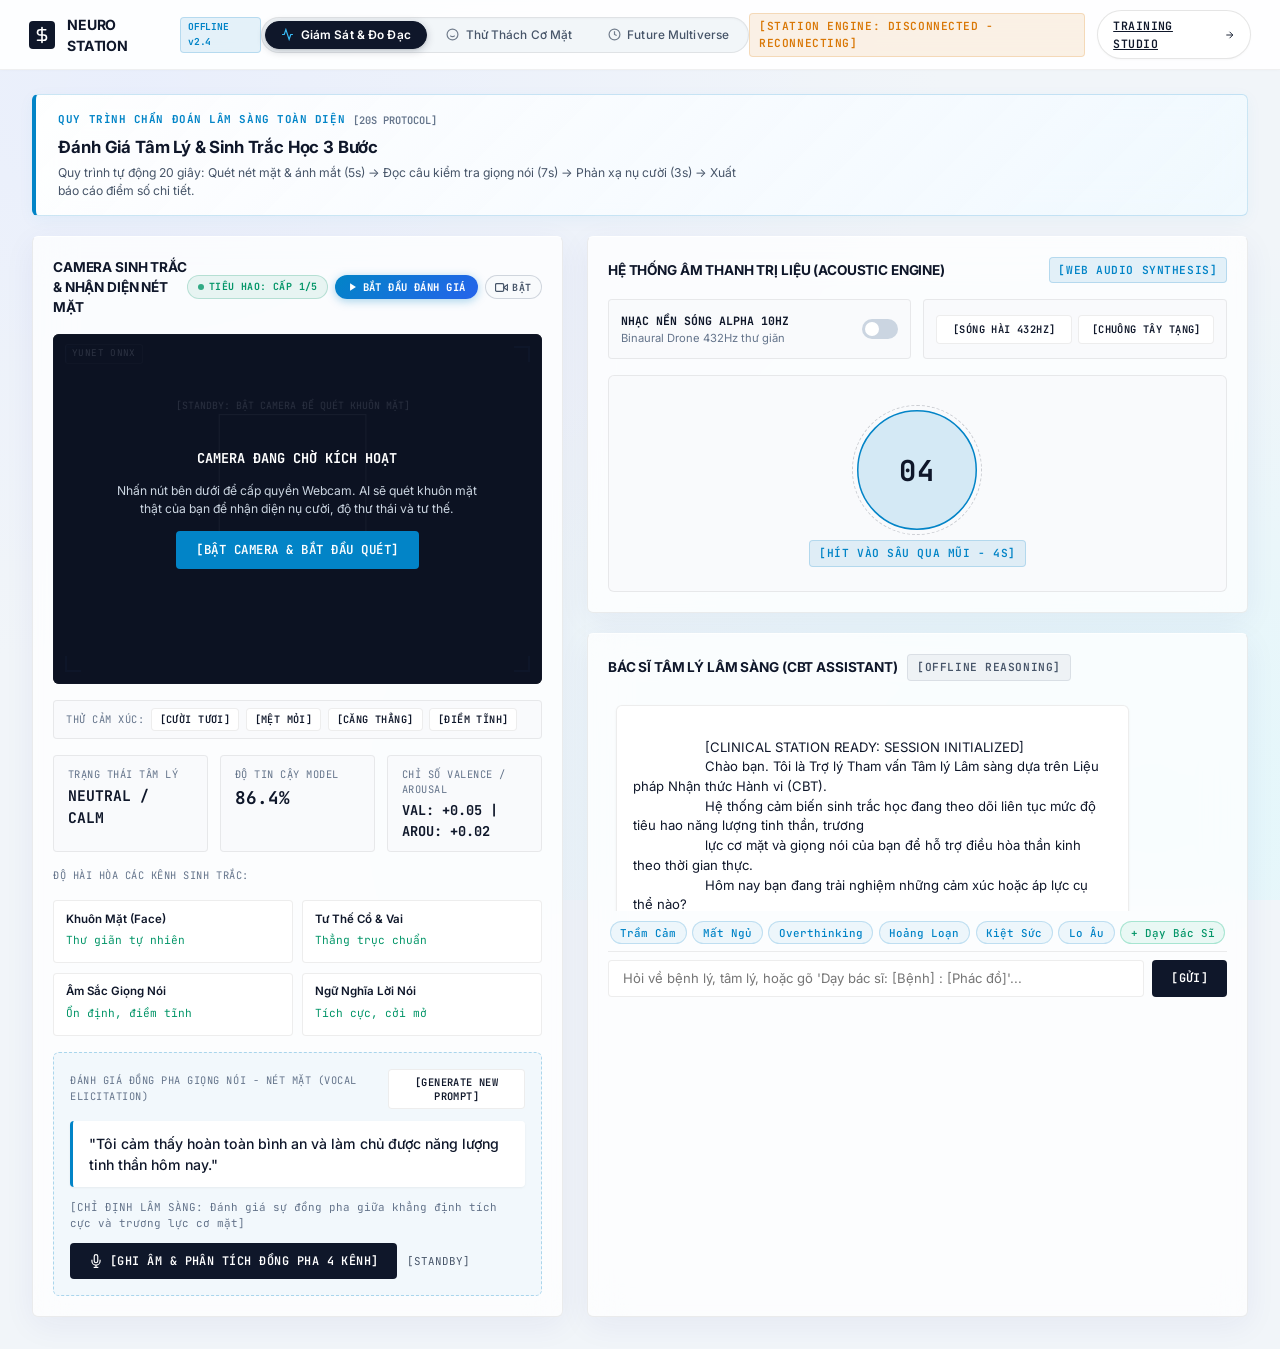
==== templates/index.html @ 8cc369af "style: Chuyen toan bo Tab 3 sang nen trang sang dong bo voi Tab 1 va 2" ====
<!DOCTYPE html>
<html lang="vi">

<head>
  <meta charset="UTF-8">
  <meta name="viewport" content="width=device-width, initial-scale=1.0">
  <title>NEURO-CLINICAL PSYCHOLOGY & AFFECTIVE MONITORING STATION</title>

  <!-- Google Fonts: Inter & JetBrains Mono -->
  <link rel="preconnect" href="https://fonts.googleapis.com">
  <link rel="preconnect" href="https://fonts.gstatic.com" crossorigin>
  <link
    href="https://fonts.googleapis.com/css2?family=Inter:wght@300;400;500;600;700&family=JetBrains+Mono:wght@400;500;600;700&display=swap"
    rel="stylesheet">

  <link rel="stylesheet" href="/static/css/style.css?v=4.8">
</head>

<body>

  <!-- ==================== APP HEADER ==================== -->
  <header class="app-header">
    <div class="brand-section">
      <div class="brand-icon">
        <svg width="18" height="18" viewBox="0 0 24 24" fill="none" stroke="currentColor" stroke-width="2.2"
          stroke-linecap="round" stroke-linejoin="round">
          <path d="M12 2v20M17 5H9.5a3.5 3.5 0 0 0 0 7h5a3.5 3.5 0 0 1 0 7H6" />
        </svg>
      </div>
      <div>
        <div class="brand-title">
          NEURO STATION
          <span class="brand-badge">OFFLINE v2.4</span>
        </div>
      </div>
    </div>

    <!-- Navigation Tabs (Sleek Floating Pills) -->
    <!-- Navigation Tabs (Sleek Floating Segmented Pills) -->
    <nav class="nav-tabs">
      <button class="tab-btn active" data-tab="tab-monitor">
        <svg width="13" height="13" viewBox="0 0 24 24" fill="none" stroke="currentColor" stroke-width="2.2">
          <path d="M22 12h-4l-3 9L9 3l-3 9H2" />
        </svg>
        <span>Giám Sát & Đo Đạc</span>
      </button>
      <button class="tab-btn" data-tab="tab-mimic">
        <svg width="13" height="13" viewBox="0 0 24 24" fill="none" stroke="currentColor" stroke-width="2.2">
          <circle cx="12" cy="12" r="10" />
          <path d="M8 14s1.5 2 4 2 4-2 4-2" />
          <line x1="9" y1="9" x2="9.01" y2="9" />
          <line x1="15" y1="9" x2="15.01" y2="9" />
        </svg>
        <span>Thử Thách Cơ Mặt</span>
      </button>
      <button class="tab-btn" data-tab="tab-forecast">
        <svg width="13" height="13" viewBox="0 0 24 24" fill="none" stroke="currentColor" stroke-width="2.2">
          <circle cx="12" cy="12" r="10" />
          <path d="M12 6v6l4 2" />
        </svg>
        <span>Future Multiverse</span>
      </button>
    </nav>

    <!-- Right Actions -->
    <div class="header-actions">
      <span class="header-status-pill" id="device-status-badge">
        <span class="status-dot-pulse"></span>
        Live
      </span>
      <a href="/train" class="btn btn-outline header-studio-btn">
        Training Studio
        <svg width="12" height="12" viewBox="0 0 24 24" fill="none" stroke="currentColor" stroke-width="2">
          <line x1="5" y1="12" x2="19" y2="12" />
          <polyline points="12 5 19 12 12 19" />
        </svg>
      </a>
    </div>
  </header>

  <!-- ==================== MAIN CONTENT WRAPPER ==================== -->
  <main class="main-content">

    <!-- ============================================================== -->
    <!-- TAB 1: GIÁM SÁT TÂM LÝ & ÂM THANH TRỊ LIỆU (CLINICAL MONITOR) -->
    <!-- ============================================================== -->
    <section id="tab-monitor" class="tab-pane active">

      <!-- Interactive Guided 3-Step Assessment Banner -->
      <div class="glass-panel assessment-hero-banner" style="padding: 0.95rem 1.4rem;">
        <div class="hero-left">
          <div style="display:flex; align-items:center; gap:0.5rem; margin-bottom:0.25rem;">
            <span class="hero-badge">QUY TRÌNH CHẨN ĐOÁN LÂM SÀNG TOÀN DIỆN</span>
            <span
              style="font-family:var(--font-mono); font-size:0.65rem; color:var(--text-muted); font-weight:600;">[20S
              PROTOCOL]</span>
          </div>
          <h2 class="hero-title" style="font-size:1.05rem; margin-bottom:0.25rem;">Đánh Giá Tâm Lý & Sinh Trắc Học 3
            Bước</h2>
          <p class="hero-desc" style="font-size:0.76rem; line-height:1.45; margin:0;">
            Quy trình tự động 20 giây: Quét nét mặt & ánh mắt (5s) → Đọc câu kiểm tra giọng nói (7s) → Phản xạ nụ cười
            (3s) → Xuất báo cáo điểm số chi tiết.
          </p>
        </div>
      </div>

      <div class="monitor-grid">

        <!-- Left Column: Video Feed & Realtime Biometrics -->
        <div class="glass-panel monitor-card" id="tab-monitor-camera-card">
          <div class="card-header-row" id="camera-card-header">
            <div class="card-title-group">
              <span class="card-title">Camera Sinh Trắc & Nhận Diện Nét Mặt</span>
            </div>
            <div class="cam-action-bar">
              <!-- Exhaustion Status Chip -->
              <span class="cam-status-chip" id="status-exhaustion-badge">
                <span class="cam-chip-dot"></span>
                <span class="cam-chip-label">TIÊU HAO: CẤP 1/5</span>
              </span>
              <!-- Start Assessment Button -->
              <button class="cam-btn-assess" id="btn-start-assess-cam-header">
                <svg width="10" height="10" viewBox="0 0 24 24" fill="currentColor">
                  <polygon points="5 3 19 12 5 21 5 3" />
                </svg>
                BẮT ĐẦU ĐÁNH GIÁ
              </button>
              <!-- Camera Toggle Button -->
              <button class="cam-btn-toggle" id="webcam-toggle-btn">
                <svg width="13" height="13" viewBox="0 0 24 24" fill="none" stroke="currentColor" stroke-width="2.2">
                  <path d="M23 7l-7 5 7 5V7z" />
                  <rect x="1" y="5" width="15" height="14" rx="2" ry="2" />
                </svg>
                <span id="webcam-toggle-label">BẬT</span>
              </button>
            </div>
          </div>

          <!-- Live Video Viewport (Extended height 350px for ideal framing) -->
          <div class="video-viewport" style="height: 350px; min-height: 340px; max-height: 360px;">
            <video id="webcam-video" autoplay playsinline muted></video>
            <canvas id="overlay-canvas"></canvas>

            <!-- Dynamic Live HUD Status Overlay (Switches RED -> GREEN on Face Detection) -->
            <div id="camera-live-hud-badge"
              style="position:absolute; bottom:10px; left:0; right:0; display:none; justify-content:center; pointer-events:none; z-index:8;">
              <span id="camera-live-hud-text" class="badge badge-danger"
                style="font-size:0.72rem; padding:0.35rem 0.85rem; box-shadow:0 4px 14px rgba(0,0,0,0.6); backdrop-filter:blur(10px); display:inline-flex; align-items:center; gap:6px;">
                <span id="camera-live-hud-dot"
                  style="width:7px; height:7px; border-radius:50%; background:#ef4444; display:inline-block;"></span>
                <span id="camera-live-hud-label">[ĐANG TÌM KHUÔN MẶT - VUI LÒNG HƯỚNG VÀO CAMERA]</span>
              </span>
            </div>

            <!-- Camera Standby / Permission Overlay -->
            <div id="camera-standby-overlay"
              style="position:absolute; top:0; left:0; right:0; bottom:0; display:flex; flex-direction:column; align-items:center; justify-content:center; gap:0.8rem; background:rgba(15, 23, 42, 0.82); z-index:10; color:#FFFFFF; text-align:center; padding:1.5rem;">
              <div style="font-family:var(--font-mono); font-size:0.85rem; font-weight:700;">CAMERA ĐANG CHỜ KÍCH HOẠT
              </div>
              <div style="font-size:0.76rem; color:#CBD5E1; max-width:380px; line-height:1.5;">
                Nhấn nút bên dưới để cấp quyền Webcam. AI sẽ quét khuôn mặt thật của bạn để nhận diện nụ cười, độ thư
                thái và tư thế.
              </div>
              <button class="btn btn-primary" id="btn-start-camera-overlay"
                style="background:#0284C7; font-size:0.78rem; padding:0.6rem 1.2rem;">
                [BẬT CAMERA & BẮT ĐẦU QUÉT]
              </button>
            </div>

            <!-- Precision HUD Reticles -->
            <div class="hud-reticle-tl"></div>
            <div class="hud-reticle-tr"></div>
            <div class="hud-reticle-bl"></div>
            <div class="hud-reticle-br"></div>
            <div class="hud-overlay-text" id="hud-backbone-status"
              style="position:absolute; top:10px; left:12px; bottom:auto; font-size:0.58rem; padding:0.12rem 0.38rem; background:rgba(0,0,0,0.45); color:rgba(255,255,255,0.7); border:1px solid rgba(255,255,255,0.1); border-radius:3px;">
              YUNET ONNX
            </div>
          </div>

          <!-- Live Step-by-Step Guided Assessment Card (OUTSIDE Camera Viewport - Zero obstruction) -->
          <div id="assessment-step-overlay" class="glass-panel"
            style="display:none; flex-direction:column; gap:0.5rem; margin-top:0.75rem; padding:0.85rem 1rem; border:1px solid var(--border-color); background:#FFFFFF; border-radius:var(--radius-sm); box-shadow:var(--shadow-sm);">
            <div style="display:flex; justify-content:space-between; align-items:center;">
              <div class="step-badge" id="step-overlay-badge"
                style="font-size:0.70rem; font-weight:700; color:var(--primary); font-family:var(--font-mono);">
                BƯỚC 1/3: QUÉT KHUÔN MẶT & TƯ THẾ (5 GIÂY)
              </div>
              <button type="button" id="btn-cancel-assessment-action" class="btn btn-outline"
                style="padding:0.25rem 0.6rem; font-size:0.65rem; color:#EF4444; border-color:rgba(239,68,68,0.4);">
                [HỦY ĐO ĐẠT]
              </button>
            </div>

            <div class="step-instruction" id="step-overlay-instruction"
              style="font-size:0.82rem; color:var(--text-secondary); line-height:1.4;">
              Hãy ngồi thẳng trước camera, nhìn thẳng vào ống kính và giữ nét mặt tự nhiên...
            </div>

            <!-- Reading Prompt Box (Prompter for Step 2) -->
            <div class="step-prompt-box" id="step-overlay-prompt-box"
              style="display:none; background:var(--bg-secondary); border:1px solid var(--border-color); border-radius:6px; padding:0.75rem;">
              <div
                style="font-family:var(--font-mono); font-size:0.65rem; color:var(--primary); font-weight:700; margin-bottom:0.3rem;">
                [VĂN BẢN ĐỌC TO VÀO MICROPHONE]:</div>
              <div class="step-prompt-text" id="step-overlay-prompt-text"
                style="font-size:0.92rem; font-weight:600; color:var(--text-primary); line-height:1.45;">
                "Tôi cảm thấy hoàn toàn bình an và làm chủ được năng lượng tinh thần hôm nay."
              </div>
              <!-- Realtime Microphone Volume Bar -->
              <div
                style="margin-top:0.6rem; display:flex; align-items:center; gap:0.5rem; background:rgba(0,0,0,0.05); padding:0.35rem 0.6rem; border-radius:4px;">
                <span style="font-family:var(--font-mono); font-size:0.65rem; color:var(--primary); font-weight:700;">MIC
                  LEVEL:</span>
                <div
                  style="flex:1; height:8px; background:rgba(0,0,0,0.1); border-radius:999px; overflow:hidden;">
                  <div id="step-mic-vu-bar"
                    style="width:0%; height:100%; background:#10B981; transition:width 0.05s ease;"></div>
                </div>
                <span id="step-mic-vu-text"
                  style="font-family:var(--font-mono); font-size:0.68rem; color:var(--text-muted); font-weight:700;">0%</span>
              </div>
            </div>

            <!-- Progress Bar & Timer -->
            <div class="step-progress-wrapper"
              style="height:6px; background:rgba(255,255,255,0.12); border-radius:999px; overflow:hidden; margin-top:0.2rem;">
              <div class="step-progress-bar" id="step-overlay-progress-bar"
                style="width:100%; height:100%; background:#0284C7; transition:width 0.1s linear;"></div>
            </div>
            <div
              style="display:flex; justify-content:space-between; align-items:center; font-family:var(--font-mono); font-size:0.70rem; color:#94A3B8;">
              <span id="step-overlay-timer-label">Còn 5 giây...</span>
              <span id="step-face-tracking-status" style="color:#10B981;">[ĐANG THEO DÕI KHUÔN MẶT]</span>
            </div>
          </div>

          <!-- Quick Test Presets (Instant Simulation) -->
          <div
            style="display:flex; flex-wrap:wrap; gap:0.4rem; align-items:center; background:var(--bg-card-subtle); padding:0.45rem 0.75rem; border-radius:var(--radius-xs); border:1px solid var(--border-subtle);">
            <span class="cell-label" style="font-size:0.65rem;">THỬ CẢM XÚC:</span>
            <button class="btn btn-outline" style="padding:0.25rem 0.5rem; font-size:0.64rem;"
              onclick="window.clinicalStation.testManualEmotion('HAPPY / EQUILIBRIUM', 0.75, 0.40)">[CƯỜI TƯƠI]</button>
            <button class="btn btn-outline" style="padding:0.25rem 0.5rem; font-size:0.64rem;"
              onclick="window.clinicalStation.testManualEmotion('SAD / DEPRESSIVE', -0.55, -0.30)">[MỆT MỎI]</button>
            <button class="btn btn-outline" style="padding:0.25rem 0.5rem; font-size:0.64rem;"
              onclick="window.clinicalStation.testManualEmotion('ANGRY / HIGH AROUSAL', -0.45, 0.75)">[CĂNG
              THẲNG]</button>
            <button class="btn btn-outline" style="padding:0.25rem 0.5rem; font-size:0.64rem;"
              onclick="window.clinicalStation.testManualEmotion('NEUTRAL / CALM', 0.05, -0.05)">[ĐIỀM TĨNH]</button>
          </div>

          <!-- Telemetry Cells -->
          <div class="telemetry-row">
            <div class="telemetry-cell">
              <div class="cell-label">Trạng Thái Tâm Lý</div>
              <div class="cell-value" id="metric-emotion-class" style="font-size: 0.92rem;">NEUTRAL / CALM</div>
            </div>
            <div class="telemetry-cell">
              <div class="cell-label">Độ Tin Cậy Model</div>
              <div class="cell-value" id="metric-confidence">86.4%</div>
            </div>
            <div class="telemetry-cell">
              <div class="cell-label">Chỉ Số Valence / Arousal</div>
              <div class="cell-value" id="metric-va-values" style="font-size: 0.85rem;">VAL: +0.05 | AROU: +0.02</div>
            </div>
          </div>

          <!-- Human-friendly Multimodal Signal Balance -->
          <div class="channel-bars-section">
            <div class="cell-label">Độ Hài Hòa Các Kênh Sinh Trắc:</div>
            <div class="signals-grid">
              <div class="signal-card">
                <span class="signal-title">Khuôn Mặt (Face)</span>
                <span class="signal-status" id="face-status-text">Thư giãn tự nhiên</span>
                <div class="channel-bar-bg">
                  <div id="face-pct-bar" class="channel-bar-fill" style="width: 85%;"></div>
                </div>
              </div>
              <div class="signal-card">
                <span class="signal-title">Tư Thế Cổ & Vai</span>
                <span class="signal-status" id="body-status-text">Thẳng trục chuẩn</span>
                <div class="channel-bar-bg">
                  <div id="body-pct-bar" class="channel-bar-fill" style="width: 90%;"></div>
                </div>
              </div>
              <div class="signal-card">
                <span class="signal-title">Âm Sắc Giọng Nói</span>
                <span class="signal-status" id="speech-status-text">Ổn định, điềm tĩnh</span>
                <div class="channel-bar-bg">
                  <div id="speech-pct-bar" class="channel-bar-fill" style="width: 80%;"></div>
                </div>
              </div>
              <div class="signal-card">
                <span class="signal-title">Ngữ Nghĩa Lời Nói</span>
                <span class="signal-status" id="text-status-text">Tích cực, cởi mở</span>
                <div class="channel-bar-bg">
                  <div id="text-pct-bar" class="channel-bar-fill" style="width: 88%;"></div>
                </div>
              </div>
            </div>
          </div>

          <!-- Incongruence / Sarcasm Alert Banner -->
          <div id="incongruence-alert-box" class="incongruence-alert">
            <strong>[CẢNH BÁO MÂU THUẪN CẢM XÚC]</strong><br>
            Hệ thống phát hiện mâu thuẫn giữa lời nói và phản xạ nét mặt/giọng nói.
          </div>

          <!-- Vocal & Multimodal Elicitation Module -->
          <div class="vocal-box">
            <div style="display:flex; justify-content:space-between; align-items:center;">
              <span class="cell-label">Đánh Giá Đồng Pha Giọng Nói - Nét Mặt (Vocal Elicitation)</span>
              <button class="btn btn-outline" id="vocal-gen-prompt-btn"
                style="padding:0.3rem 0.6rem; font-size:0.65rem;">
                [GENERATE NEW PROMPT]
              </button>
            </div>

            <div class="prompt-quote" id="vocal-prompt-text">
              "Tôi cảm thấy hoàn toàn bình an và làm chủ được năng lượng tinh thần hôm nay."
            </div>
            <div style="font-family:var(--font-mono); font-size:0.68rem; color:var(--text-muted);"
              id="vocal-prompt-rationale">
              [CHỈ ĐỊNH LÂM SÀNG: Đánh giá sự đồng pha giữa khẳng định tích cực và trương lực cơ mặt]
            </div>

            <div class="vocal-actions">
              <button class="btn btn-primary" id="vocal-record-btn">
                <svg width="14" height="14" viewBox="0 0 24 24" fill="none" stroke="currentColor" stroke-width="2">
                  <path d="M12 1a3 3 0 0 0-3 3v8a3 3 0 0 0 6 0V4a3 3 0 0 0-3-3z" />
                  <path d="M19 10v2a7 7 0 0 1-14 0v-2" />
                  <line x1="12" y1="19" x2="12" y2="23" />
                  <line x1="8" y1="23" x2="16" y2="23" />
                </svg>
                [GHI ÂM & PHÂN TÍCH ĐỒNG PHA 4 KÊNH]
              </button>
              <span id="vocal-status-text"
                style="font-family:var(--font-mono); font-size:0.68rem; color:var(--text-secondary);">[STANDBY]</span>
            </div>

            <div id="vocal-report-result"
              style="display:none; background:#FFFFFF; padding:0.75rem; border-radius:var(--radius-xs); border:1px solid var(--border-subtle);">
            </div>
          </div>

        </div>

        <!-- Right Column: Therapy Engine, Breathing & CBT Chat -->
        <div style="display:flex; flex-direction:column; gap:1.25rem;">

          <!-- Acoustic Therapy Engine Card -->
          <div class="glass-panel monitor-card">
            <div class="card-header-row">
              <span class="card-title">Hệ Thống Âm Thanh Trị Liệu (Acoustic Engine)</span>
              <span class="badge badge-clinical">[WEB AUDIO SYNTHESIS]</span>
            </div>

            <div class="therapy-controls">
              <!-- Ambient Switch -->
              <div class="therapy-toggle-card">
                <div>
                  <div style="font-family:var(--font-mono); font-size:0.72rem; font-weight:700;">NHẠC NỀN SÓNG ALPHA
                    10HZ</div>
                  <div style="font-size:0.70rem; color:var(--text-muted);">Binaural Drone 432Hz thư giãn</div>
                </div>
                <label class="switch">
                  <input type="checkbox" id="ambient-audio-switch">
                  <span class="slider"></span>
                </label>
              </div>

              <!-- Manual 5s Interventions -->
              <div class="therapy-toggle-card" style="display:flex; gap:0.4rem; justify-content:center;">
                <button class="btn btn-outline" id="play-chime-btn"
                  style="flex:1; padding:0.4rem 0.5rem; font-size:0.65rem;">
                  [SÓNG HÀI 432HZ]
                </button>
                <button class="btn btn-outline" id="play-bowl-btn"
                  style="flex:1; padding:0.4rem 0.5rem; font-size:0.65rem;">
                  [CHUÔNG TÂY TẠNG]
                </button>
              </div>
            </div>

            <!-- 4-7-8 Breathing Pacer -->
            <div class="breathing-box">
              <div class="breath-circle-container">
                <div class="breath-circle-outer"></div>
                <div class="breath-circle-inner" id="breath-inner-circle">
                  <span class="breath-timer-text" id="breath-timer-text">04</span>
                </div>
              </div>
              <div class="breath-phase-badge" id="breath-phase-badge">[HÍT VÀO SÂU QUA MŨI - 4S]</div>
            </div>
          </div>

          <!-- CBT Counseling Chat Card -->
          <div class="glass-panel monitor-card" style="flex:1;">
            <div class="card-header-row">
              <div class="card-title-group">
                <span class="card-title">Bác Sĩ Tâm Lý Lâm Sàng (CBT Assistant)</span>
                <span class="badge badge-neutral">[OFFLINE REASONING]</span>
              </div>
            </div>

            <div class="chat-container">
              <div class="chat-history" id="chat-messages-container">
                <div class="chat-bubble chat-bubble-ai">
                  [CLINICAL STATION READY: SESSION INITIALIZED]
                  Chào bạn. Tôi là Trợ lý Tham vấn Tâm lý Lâm sàng dựa trên Liệu pháp Nhận thức Hành vi (CBT).
                  Hệ thống cảm biến sinh trắc học đang theo dõi liên tục mức độ tiêu hao năng lượng tinh thần, trương
                  lực cơ mặt và giọng nói của bạn để hỗ trợ điều hòa thần kinh theo thời gian thực.
                  Hôm nay bạn đang trải nghiệm những cảm xúc hoặc áp lực cụ thể nào?
                </div>
              </div>

              <div class="cbt-suggestion-chips" id="cbt-suggestion-chips">
                <button type="button" class="chip-btn" data-query="Trầm cảm là gì và cách vượt qua?">Trầm Cảm</button>
                <button type="button" class="chip-btn" data-query="Tôi bị mất ngủ cả tuần nay, làm sao để ngủ ngon?">Mất
                  Ngủ</button>
                <button type="button" class="chip-btn"
                  data-query="Làm sao chữa chứng overthinking hay suy nghĩ quá mức?">Overthinking</button>
                <button type="button" class="chip-btn"
                  data-query="Cơn hoảng loạn (Panic Attack) lúc tim đập thình thịch thì xử lý thế nào?">Hoảng
                  Loạn</button>
                <button type="button" class="chip-btn"
                  data-query="Tôi đang bị kiệt sức nghề nghiệp (Burnout), tôi cần làm gì?">Kiệt Sức</button>
                <button type="button" class="chip-btn"
                  data-query="Rối loạn lo âu lan tỏa (GAD) có chữa khỏi được không?">Lo Âu</button>
                <button type="button" class="chip-btn chip-teach"
                  data-query="Dạy bác sĩ: [Tên bệnh] : [Phác đồ điều trị của bạn]">+ Dạy Bác Sĩ</button>
              </div>

              <div class="chat-input-row">
                <input type="text" id="chat-input-field" class="chat-input"
                  placeholder="Hỏi về bệnh lý, tâm lý, hoặc gõ 'Dạy bác sĩ: [Bệnh] : [Phác đồ]'...">
                <button class="btn btn-primary" id="chat-send-btn">
                  [GỬI]
                </button>
              </div>
            </div>
          </div>

        </div>

      </div>
    </section>

    <!-- ============================================================== -->
    <!-- TAB 2: TRÒ CHƠI BẮT CHƯỚC CẢM XÚC (AFFECTIVE MIMIC MATCH)     -->
    <!-- ============================================================== -->
    <section id="tab-mimic" class="tab-pane">
      <div class="game-grid">

        <!-- Top Row: Dual Viewport (Target Card + Live User Webcam Card) -->
        <div class="mimic-dual-container">

          <!-- Left Viewport: Target Expression -->
          <div class="glass-panel monitor-card">
            <div class="card-header-row">
              <div class="card-title-group">
                <span class="card-title">Biểu Cảm Mẫu</span>
                <span class="badge badge-clinical" id="game-result-badge">[READY: CHỜ BẮT ĐẦU]</span>
              </div>
              <button class="btn-shuffle-expression" id="game-next-target-btn">
                <svg width="13" height="13" viewBox="0 0 24 24" fill="none" stroke="currentColor" stroke-width="2.4"
                  stroke-linecap="round" stroke-linejoin="round">
                  <polyline points="16 3 21 3 21 8" />
                  <line x1="4" y1="20" x2="21" y2="3" />
                  <polyline points="21 16 21 21 16 21" />
                  <line x1="15" y1="15" x2="21" y2="21" />
                </svg>
                ĐỔI BIỂU CẢM
              </button>
            </div>

            <div class="target-expression-box">
              <img id="game-target-img" src="/static/assets/memes/exp_01_smile.svg" alt="Biểu cảm mẫu">
            </div>

            <div style="margin-top:0.75rem;">
              <h2 id="game-target-title" style="font-size: 1.05rem; font-weight: 700; margin-bottom: 0.25rem;">NỤ CƯỜI
                TỰ NHIÊN (DUCHENNE SMILE)</h2>
              <p id="game-target-desc" style="font-size: 0.82rem; color: var(--text-secondary); margin-bottom:0.5rem;">
                Nâng khóe miệng, tạo nếp nhăn đuôi mắt nhẹ, thả lỏng cơ trán.</p>

              <div class="cell-label" style="margin-bottom:0.3rem;">Nhóm cơ cần vận động:</div>
              <div id="game-target-muscles" style="display:flex; flex-wrap:wrap; gap:0.4rem;">
                <span class="badge badge-neutral">Cơ gò má lớn</span>
                <span class="badge badge-neutral">Cơ vòng mi</span>
              </div>
            </div>
          </div>

          <!-- Right Viewport: User Live Webcam & 3s Countdown Overlay -->
          <div class="glass-panel monitor-card">
            <div class="card-header-row">
              <span class="card-title">Camera Của Bạn (Trực Tiếp)</span>
              <span class="badge badge-success" id="game-cam-status-badge">[CAMERA TRỰC TIẾP]</span>
            </div>

            <div class="game-cam-viewport">
              <video id="game-webcam-video" autoplay playsinline muted></video>
              <canvas id="game-overlay-canvas"></canvas>

              <!-- Standby overlay if camera is not running -->
              <div id="game-cam-standby"
                style="position:absolute; top:0; left:0; right:0; bottom:0; display:none; flex-direction:column; align-items:center; justify-content:center; gap:0.7rem; background:rgba(15,23,42,0.85); color:#fff; text-align:center; padding:1.2rem; z-index:15;">
                <div style="font-size:0.85rem; font-weight:700;">CAMERA ĐANG TẮT</div>
                <div style="font-size:0.75rem; color:#cbd5e1;">Bật camera để bắt đầu thử thách cơ mặt.</div>
                <button class="btn btn-primary" id="game-enable-cam-btn"
                  style="background:#0284c7; font-size:0.75rem;">[BẬT CAMERA]</button>
              </div>

              <!-- 3-Second Overlay directly over user camera -->
              <div id="game-countdown-overlay" class="countdown-overlay">
                <div style="text-align:center;">
                  <div class="cell-label" style="color:#FFFFFF; font-size:0.85rem; margin-bottom:0.5rem;">CHUẨN BỊ BẮT
                    CHƯỚC BIỂU CẢM:</div>
                  <div id="game-countdown-digits" class="countdown-digits">03</div>
                </div>
              </div>

              <!-- Instant Glassmorphism HUD Result Overlay directly on camera viewport (NO SCROLLING) -->
              <div id="game-hud-result-overlay" class="game-hud-overlay" style="display:none;">
                <div class="hud-result-box">

                  <div class="hud-header-row">
                    <span class="hud-status-badge pass" id="hud-status-badge">[XUẤT SẮC - ĐỒNG BỘ NỤ CƯỜI]</span>
                    <button type="button" class="hud-close-btn" id="hud-close-btn"
                      title="Đóng bảng điểm">&times;</button>
                  </div>

                  <div class="hud-score-center">
                    <div class="hud-score-label">ĐỘ TRÙNG KHỚP CƠ MẶT</div>
                    <div class="hud-score-number" id="hud-score-number">94.8%</div>
                    <div class="hud-score-bar-bg">
                      <div class="hud-score-bar-fill" id="hud-score-bar-fill" style="width: 94.8%;"></div>
                    </div>
                  </div>

                  <div class="hud-stats-row">
                    <div class="hud-stat-item">
                      <span class="hud-stat-label">CHUỖI ĐẠT</span>
                      <span class="hud-stat-val" id="hud-streak-val">0</span>
                    </div>
                    <div class="hud-stat-divider"></div>
                    <div class="hud-stat-item">
                      <span class="hud-stat-label">KỶ LỤC</span>
                      <span class="hud-stat-val" id="hud-highscore-val">0.0%</span>
                    </div>
                    <div class="hud-stat-divider"></div>
                    <div class="hud-stat-item">
                      <span class="hud-stat-label">KẾT QUẢ</span>
                      <span class="hud-stat-val" id="hud-rating-val">ĐẠT</span>
                    </div>
                  </div>

                  <div class="hud-muscles-row" id="hud-muscles-row"></div>

                  <div id="hud-clinical-insight"
                    style="font-size:0.74rem; color:#e2e8f0; text-align:center; line-height:1.38; padding:0.25rem 0.5rem; background:rgba(0,0,0,0.25); border-radius:6px; border:1px solid rgba(255,255,255,0.08);">
                  </div>

                  <div class="hud-actions-row">
                    <button type="button" class="btn btn-outline-light" id="hud-retry-btn">
                      [THỬ LẠI]
                    </button>
                    <button type="button" class="btn btn-primary" id="hud-next-btn">
                      [THỬ THÁCH TIẾP THEO →]
                    </button>
                  </div>

                </div>
              </div>
            </div>

            <div style="margin-top:0.75rem; display:flex; gap:0.5rem;">
              <button class="btn btn-primary" id="game-start-btn"
                style="flex:1; padding:0.75rem 1rem; font-size:0.85rem;">
                <svg width="15" height="15" viewBox="0 0 24 24" fill="none" stroke="currentColor" stroke-width="2">
                  <circle cx="12" cy="12" r="10" />
                  <polygon points="10 8 16 12 10 16 10 8" />
                </svg>
                [BẮT ĐẦU THỬ THÁCH 3 GIÂY]
              </button>
            </div>
          </div>

        </div>

        <!-- Bottom Row: Score & Muscle Feedback -->
        <div class="glass-panel monitor-card">
          <div class="card-header-row">
            <span class="card-title">Kết Quả Phân Tích Cơ Mặt & Độ Trùng Khớp</span>
            <div style="display:flex; gap:0.5rem;">
              <span class="badge badge-neutral">CHUỖI: <strong id="game-streak-value">0</strong></span>
              <span class="badge badge-neutral">KỶ LỤC: <strong id="game-high-score-value">0.0%</strong></span>
            </div>
          </div>

          <div style="display:grid; grid-template-columns: 260px 1fr; gap:1.25rem; align-items:center;">
            <div
              style="background:var(--bg-card-subtle); padding:1rem; border-radius:var(--radius-xs); border:1px solid var(--border-subtle); text-align:center;">
              <div class="cell-label">ĐIỂM TRÙNG KHỚP (COSINE)</div>
              <div id="game-score-value"
                style="font-family:var(--font-mono); font-size:2.8rem; font-weight:800; color:var(--text-primary); margin:0.2rem 0;">
                0.0%
              </div>
              <div class="channel-bar-bg" style="height:8px; margin:0 auto;">
                <div id="game-score-bar" class="channel-bar-fill" style="width:0%;"></div>
              </div>
            </div>

            <div style="display:flex; flex-direction:column; gap:0.5rem;">
              <div class="cell-label">Đánh giá từng nhóm cơ:</div>
              <div id="game-muscle-feedback-list" style="display:flex; flex-direction:column; gap:0.4rem;">
                <div class="telemetry-cell" style="padding:0.5rem 0.75rem;">
                  <span class="cell-label">Chưa có dữ liệu - Nhấn [Bắt Đầu Thử Thách 3 Giây]</span>
                </div>
              </div>
              <div
                style="background:rgba(2, 132, 199, 0.05); border-left:3px solid var(--accent-clinical); padding:0.6rem 0.8rem; border-radius:var(--radius-xs); font-size:0.78rem; line-height:1.4;">
                <span id="game-clinical-insight">
                  Bài tập giúp thư giãn cơ mặt và tái lập cân bằng dây thần kinh số VII.
                </span>
              </div>
            </div>
          </div>

        </div>

      </div>
    </section>

    <!-- ============================================================== -->
    <!-- TAB 3: FUTURE MULTIVERSE SIMULATION & DỰ BÁO CẢM XÚC          -->
    <!-- ============================================================== -->
    <section id="tab-forecast" class="tab-pane">

      <!-- Hero Header Banner -->
      <div class="glass-panel assessment-hero-banner" style="padding: 0.95rem 1.4rem; margin-bottom: 1.25rem;">
        <div class="hero-left">
          <div style="display:flex; align-items:center; gap:0.5rem; margin-bottom:0.25rem; flex-wrap:wrap;">
            <span class="hero-badge"
              style="background:rgba(56, 189, 248, 0.15); color:#38BDF8; border-color:rgba(56, 189, 248, 0.3);">FACE
              STATE SIMULATOR & rPPG TELEMETRY</span>
            <span style="font-family:var(--font-mono); font-size:0.65rem; color:var(--text-muted); font-weight:600;">[CV
              & MULTIVERSE ENGINE v3.5]</span>
            <span class="badge"
              style="background:rgba(245, 158, 11, 0.15); color:#F59E0B; border:1px solid rgba(245, 158, 11, 0.3); font-size:0.62rem;">DEMO
              / SIMULATION MODE</span>
          </div>
          <h2 class="hero-title" style="font-size:1.05rem; margin-bottom:0.25rem;">Mô Phỏng Biểu Cảm Khuôn Mặt & Giám
            Sát Nhịp Mạch Quang Học (rPPG)</h2>
          <p class="hero-desc" style="font-size:0.76rem; line-height:1.45; margin:0;">
            Hệ thống phân tích thị giác máy tính kết hợp bộ mô phỏng biểu cảm 5 trạng thái có kiểm soát (Face State
            Simulator), trích xuất biến thiên màu sắc da (rPPG Signal) thời gian thực và cung cấp gợi ý phục hồi công
            thái học chuẩn khoa học.
          </p>
        </div>
        <div style="display:flex; align-items:center; gap:0.5rem; flex-shrink:0;">
          <button type="button" class="btn btn-outline" id="btn-open-ai-eval"
            style="font-size:0.72rem; padding:0.45rem 0.85rem; border-color:rgba(56,189,248,0.4); color:#38BDF8;"
            title="Xem báo cáo chi tiết về Accuracy, Recall, Confusion Matrix và các giới hạn kỹ thuật của hệ thống">
            📊 Báo Cáo AI & Recall
          </button>
        </div>
      </div>

      <div class="multiverse-layout">

        <!-- Left Column: The Multiverse Webcam Hub & Controls -->
        <div class="multiverse-stage-card">

          <div class="card-header-row" style="margin-bottom:0; flex-wrap:wrap; gap:0.5rem;">
            <div class="card-title-group">
              <span class="card-title">Thị Giác Sinh Trắc & Bộ Mô Phỏng (Biometric Vision & Simulator)</span>
              <span class="badge badge-warning" id="multiverse-burnout-badge">[BURNOUT INDEX: 28%]</span>
            </div>
            <div style="display:flex; align-items:center; gap:0.45rem; flex-wrap:wrap;">
              <!-- View Mode Segmented Controls -->
              <div class="multiverse-view-switcher" id="multiverse-view-switcher">
                <button type="button" class="view-switch-btn active" data-view="split"
                  title="Chế độ chia đôi: Camera và Avatar cạnh nhau">
                  <span>🌓</span> Song Song
                </button>
                <button type="button" class="view-switch-btn" data-view="camera" title="Chế độ chỉ xem Camera thật">
                  <span>📷</span> Camera
                </button>
                <button type="button" class="view-switch-btn" data-view="avatar" title="Chế độ chỉ xem Neuro-Avatar 3D">
                  <span>🤖</span> Avatar
                </button>
              </div>

              <!-- Camera Toggle Button for Tab 3 -->
              <button class="cam-btn-toggle" id="multiverse-cam-toggle-btn"
                style="padding:0.32rem 0.65rem; font-size:0.7rem;">
                <svg width="12" height="12" viewBox="0 0 24 24" fill="none" stroke="currentColor" stroke-width="2.2">
                  <path d="M23 7l-7 5 7 5V7z" />
                  <rect x="1" y="5" width="15" height="14" rx="2" ry="2" />
                </svg>
                <span id="multiverse-cam-toggle-label">BẬT</span>
              </button>
            </div>
          </div>

          <!-- Live Video Viewport Container -->
          <div class="multiverse-video-wrapper view-mode-split" id="multiverse-viewport">

            <!-- Video Column / Container -->
            <div class="multiverse-feed-pane multiverse-camera-pane" id="multiverse-camera-pane">
              <video id="multiverse-video" autoplay playsinline muted></video>
              <!-- Face Detection Overlay Canvas (Square Green Bounding Box, Landmarks & Reticles) -->
              <canvas id="multiverse-overlay-canvas"></canvas>
            </div>

            <!-- Dedicated 3D/Mesh Holographic Face State Avatar Canvas -->
            <div class="multiverse-feed-pane multiverse-avatar-pane" id="multiverse-avatar-pane">
              <canvas id="multiverse-avatar-canvas"></canvas>
              <div class="avatar-hud-label" id="avatar-hud-label">
                <span class="avatar-hud-dot"></span>
                <span>NEURO-AVATAR • TRẠNG THÁI TRUNG TÍNH</span>
              </div>
            </div>

            <!-- Glowing Aura Box (Soft subtle accent border) -->
            <div id="multiverse-glow-box" class="multiverse-glow-box"></div>

            <!-- Bright Celebratory Flash Overlay -->
            <div id="multiverse-flash-overlay" class="multiverse-flash"></div>

            <!-- Confetti Celebration Canvas -->
            <canvas id="multiverse-celebrate-canvas" class="multiverse-celebrate-canvas"></canvas>

            <!-- Precision HUD Reticles (Matched with Tab 1) -->
            <div class="hud-reticle-tl"></div>
            <div class="hud-reticle-tr"></div>
            <div class="hud-reticle-bl"></div>
            <div class="hud-reticle-br"></div>

            <!-- Top HUD Information Strip -->
            <div class="multiverse-hud-top">
              <span class="multiverse-hud-chip" id="multiverse-hud-backbone-status">
                <span class="status-dot-pulse"></span>
                <span>YUNET ONNX • PRECISION FACE HUD</span>
              </span>
              <span class="multiverse-hud-chip" id="multiverse-expression-chip"
                style="background:rgba(255,255,255,0.92); color:#0284C7; border-color:rgba(2,132,199,0.25);">
                BIỂU CẢM: [CHỜ CAMERA]
              </span>
              <span class="multiverse-hud-chip" id="multiverse-rppg-roi-chip"
                style="background:rgba(255,255,255,0.92); color:#059669; border-color:rgba(5,150,105,0.25);">
                rPPG ROI: TRÁN &amp; GÒ MÁ
              </span>
            </div>

            <!-- Dynamic Live HUD Status Overlay (Switches RED -> GREEN on Face Detection) -->
            <div id="multiverse-live-hud-badge"
              style="position:absolute; bottom:12px; left:0; right:0; display:none; justify-content:center; pointer-events:none; z-index:12;">
              <span id="multiverse-live-hud-text" class="badge badge-danger"
                style="font-size:0.72rem; padding:0.35rem 0.85rem; box-shadow:0 4px 14px rgba(0,0,0,0.15); backdrop-filter:blur(10px); display:inline-flex; align-items:center; gap:6px;">
                <span id="multiverse-live-hud-dot"
                  style="width:7px; height:7px; border-radius:50%; background:#ef4444; display:inline-block;"></span>
                <span id="multiverse-live-hud-label">[ĐANG TÌM KHUÔN MẶT - VUI LÒNG HƯỚNG VÀO CAMERA]</span>
              </span>
            </div>

            <!-- Hands-Free AI Chin Tuck Countdown HUD (Inside Viewport) -->
            <div id="multiverse-handsfree-hud" class="handsfree-ai-hud" style="display:none;">
              <div class="handsfree-hud-card">
                <svg class="handsfree-ring-svg" viewBox="0 0 76 76">
                  <circle class="handsfree-ring-bg" cx="38" cy="38" r="33"></circle>
                  <circle id="handsfree-ring-bar" class="handsfree-ring-progress" cx="38" cy="38" r="33"></circle>
                </svg>
                <div class="handsfree-hud-text">
                  <span class="handsfree-hud-badge">AI TỰ ĐỘNG QUÉT CHIN TUCK</span>
                  <div id="handsfree-hud-countdown" class="handsfree-hud-number">3.0s</div>
                  <span class="handsfree-hud-sub">Giữ thẳng đầu để tự mở khóa</span>
                </div>
              </div>
            </div>

            <!-- Video Bottom HUD -->
            <div class="multiverse-hud-bottom">
              <div id="multiverse-filter-readout" class="multiverse-filter-tag">
                [SIMULATOR] Mức 0.0: Trạng thái trung tính • Không biến đổi màu da thật
              </div>
            </div>

            <!-- Standby Overlay (If camera is not started yet) -->
            <div id="multiverse-cam-standby" class="multiverse-standby-overlay" style="display:none;">
              <div style="font-size:0.92rem; font-weight:700;">CAMERA ĐANG TẮT</div>
              <div id="multiverse-standby-desc"
                style="font-size:0.76rem; color:var(--text-secondary); max-width:340px; line-height:1.45;">
                Bật camera để AI theo dõi khuôn mặt, phân tích nhịp mạch quang học rPPG và kiểm tra tư thế.
              </div>
              <button type="button" class="btn btn-primary" id="multiverse-enable-cam-btn"
                style="background:#0284C7; font-size:0.75rem;">
                [BẬT CAMERA THỊ GIÁC]
              </button>
            </div>
          </div>

          <!-- Quick Ergonomics & Chin Tuck Unlock Bar (Positioned AT THE TOP) -->
          <div class="multiverse-prescription-card" id="multiverse-prescription-card" style="margin-top:0.85rem;">
            <div style="display:flex; justify-content:space-between; align-items:center; flex-wrap:wrap; gap:0.4rem;">
              <div style="display:flex; align-items:center; gap:0.45rem;">
                <span
                  style="font-family:var(--font-mono); font-size:0.72rem; font-weight:700; color:#B45309; letter-spacing:0.04em;">
                  [CÔNG THÁI HỌC: BÀI TẬP CHIN TUCK // ACTION-TO-UNLOCK]
                </span>
              </div>
              <span id="multiverse-lock-status-badge" class="badge badge-warning">
                🔒 TƯƠNG LAI TÍCH CỰC ĐANG BỊ KHÓA
              </span>
            </div>

            <div
              style="display:flex; align-items:center; justify-content:space-between; flex-wrap:wrap; gap:0.6rem; margin-top:0.35rem;">
              <div style="font-size:0.76rem; color:var(--text-secondary); line-height:1.45; flex:1; min-width:240px;">
                Thu cằm về phía cổ theo phương ngang (không cúi gập) để đưa đốt sống cổ C1-C7 về trục chịu lực tự nhiên.
                <strong>Nhấn nút để mở khóa ngay</strong> hoặc ngồi thẳng trước camera để AI tự động mở khóa.
              </div>

              <div style="display:flex; gap:0.5rem; align-items:center; flex-wrap:wrap;">
                <!-- 1-Click Instant Unlock Button (No 3s hold needed!) -->
                <button type="button" id="btn-instant-unlock-chin-tuck" class="btn btn-primary"
                  style="font-size:0.75rem; padding:0.45rem 1.0rem; background:#10B981; border-color:#059669; font-weight:700; display:inline-flex; align-items:center; gap:0.4rem;"
                  title="Nhấn để mở khóa ngay mốc +0.5 và +1.0">
                  <span>⚡</span>
                  <span id="chin-tuck-instant-btn-text">KÍCH HOẠT CHIN TUCK (MỞ KHÓA +1.0)</span>
                </button>

                <!-- Reset Lock button -->
                <button type="button" id="btn-reset-multiverse" class="btn btn-outline"
                  style="font-size:0.70rem; padding:0.45rem 0.75rem;" title="Khóa lại và thử lại từ đầu">
                  🔄 Khóa Lại
                </button>
              </div>
            </div>

            <!-- Real-time AI Face Posture Live Status Strip -->
            <div id="multiverse-ai-posture-status"
              style="display:flex; align-items:center; gap:0.55rem; font-size:0.72rem; font-family:var(--font-mono); padding:0.35rem 0.65rem; border-radius:var(--radius-xs); background:#F8FAFC; border:1px solid var(--border-subtle); margin-top:0.4rem;">
              <span id="multiverse-ai-posture-dot"
                style="width:7px; height:7px; border-radius:50%; background:#ef4444; display:inline-block; flex-shrink:0;"></span>
              <span id="multiverse-ai-posture-text" style="color:var(--text-secondary);">AI TƯ THẾ: [ĐANG TÌM KHUÔN MẶT] Hướng mặt vào
                camera để AI nhận diện tư thế trục cổ</span>
            </div>

            <!-- Legacy fallback element hidden for backwards compatibility -->
            <button type="button" id="btn-simulate-chin-tuck" style="display:none;"></button>
            <span id="chin-tuck-btn-text" style="display:none;"></span>
            <div id="chin-tuck-ring-progress" style="display:none;"></div>
            <button type="button" id="btn-quick-verify-dev" style="display:none;"></button>
          </div>

          <!-- 3 Sci-Fi Multiverse Timeline Scenarios -->
          <div>
            <div style="display:flex; justify-content:space-between; align-items:center; margin-bottom:0.35rem;">
              <span class="cell-label" style="font-weight:700; color:var(--text-primary); letter-spacing:0.04em;">
                CHỌN KỊCH BẢN MÔ PHỎNG ĐA VŨ TRỤ (TIMELINE SCENARIOS)
              </span>
              <span class="badge"
                style="font-size:0.58rem; background:rgba(2,132,199,0.12); color:#0284C7; border:1px solid rgba(2,132,199,0.25);">
                PREDICTIVE AI ENGINE
              </span>
            </div>
            <div class="multiverse-scenarios-strip">
              <!-- Scenario 1: Chronic Burnout -->
              <button type="button" class="scenario-btn scenario-burnout" id="btn-scenario-burnout"
                title="Mô phỏng tác động 30 ngày kiệt sức, làm việc đêm: Sụp mí, thâm quầng, lão hóa da, gập cổ C1-C7">
                <div class="scenario-header">
                  <span style="color:#EF4444;">🔥 KỊCH BẢN 1</span>
                  <span class="badge badge-danger" style="font-size:0.55rem; padding:1px 4px;">-1.0 BURNOUT</span>
                </div>
                <div class="scenario-title">Kiệt Sức Tích Lũy</div>
                <div class="scenario-desc">Thâm quầng mắt, nhược cơ mặt, đốt sống cổ C1-C7 cúi gục 28°, HRV suy kiệt.
                </div>
              </button>

              <!-- Scenario 2: Baseline Reality -->
              <button type="button" class="scenario-btn active" id="btn-scenario-baseline"
                title="Trạng thái thực tế hiện tại ở điểm cân bằng trung tính">
                <div class="scenario-header">
                  <span style="color:#0284C7;">⚖️ KỊCH BẢN 2</span>
                  <span class="badge"
                    style="background:rgba(2,132,199,0.15); color:#0284C7; font-size:0.55rem; padding:1px 4px;">0.0
                    BASELINE</span>
                </div>
                <div class="scenario-title">Thực Tại Hiện Tại</div>
                <div class="scenario-desc">Điểm cân bằng sinh học trung tính, cơ mặt thư giãn tự nhiên, trục chuẩn.
                </div>
              </button>

              <!-- Scenario 3: Optimum Vitality -->
              <button type="button" class="scenario-btn scenario-vitality" id="btn-scenario-vitality"
                title="Mô phỏng tương lai phục hồi thần kinh: Trẻ hóa sắc diện, thẳng trục cổ, nhịp tim đồng pha">
                <div class="scenario-header">
                  <span style="color:#10B981;">✨ KỊCH BẢN 3</span>
                  <span class="badge badge-success" style="font-size:0.55rem; padding:1px 4px;">+1.0 VITALITY</span>
                </div>
                <div class="scenario-title">Phục Hồi Tối Ưu</div>
                <div class="scenario-desc">Mở khóa tương lai: Nâng cơ Zygomaticus, trục cổ thẳng giải áp, HRV thăng hoa.
                </div>
              </button>
            </div>
          </div>

          <!-- Face State Simulator Control Console -->
          <div class="multiverse-slider-card" id="multiverse-slider-container">
            <div style="display:flex; justify-content:space-between; align-items:center; flex-wrap:wrap; gap:0.4rem;">
              <div style="display:flex; align-items:center; gap:0.45rem;">
                <span class="cell-label" style="font-weight:700; color:var(--text-primary);">FACE STATE SIMULATOR</span>
                <span class="badge"
                  style="font-size:0.60rem; background:rgba(2,132,199,0.12); color:#0284C7; border:1px solid rgba(2,132,199,0.25);">5
                  MỐC MÔ PHỎNG BIỂU CẢM</span>
              </div>
              <span id="multiverse-slider-val-badge"
                style="font-family:var(--font-mono); font-size:0.72rem; font-weight:700; color:var(--text-secondary);">
                0.00 [TRẠNG THÁI TRUNG TÍNH (CHUẨN)]
              </span>
            </div>

            <!-- 5 Quick Preset Pills for 1-Click Milestone Jump -->
            <div class="multiverse-presets-row" id="multiverse-presets-row">
              <button type="button" class="preset-pill preset-burnout-heavy" data-val="-1.0"
                title="Mốc -1.0: Kiệt sức mô phỏng (Mí mắt sụp sâu, đầu cúi mệt, cơ mặt chùng)">
                <span class="preset-dot" style="background:#EF4444;"></span>
                <span>-1.0 Kiệt Sức Mô Phỏng</span>
              </button>
              <button type="button" class="preset-pill preset-burnout-mild" data-val="-0.5"
                title="Mốc -0.5: Mệt mỏi mô phỏng (Độ mở mắt giảm, phản xạ chậm)">
                <span class="preset-dot" style="background:#F59E0B;"></span>
                <span>-0.5 Mệt Mỏi Mô Phỏng</span>
              </button>
              <button type="button" class="preset-pill preset-baseline active" data-val="0.0"
                title="Mốc 0.0: Trạng thái trung tính (Mắt, miệng ở trạng thái nghỉ, tư thế chuẩn)">
                <span class="preset-dot" style="background:#94A3B8;"></span>
                <span>0.0 Trung Tính (Chuẩn)</span>
              </button>
              <button type="button" class="preset-pill preset-vital-mild" data-val="0.5"
                title="Mốc +0.5: Tỉnh táo, thư giãn mô phỏng (Mắt mở tự nhiên, khóe miệng tươi)">
                <span class="preset-dot" style="background:#0284C7;"></span>
                <span>+0.5 Tỉnh Táo, Thư Giãn</span>
              </button>
              <button type="button" class="preset-pill preset-vital-peak" data-val="1.0"
                title="Mốc +1.0: Biểu cảm tích cực mô phỏng (Nụ cười nhẹ, tư thế cân bằng)">
                <span class="preset-dot" style="background:#10B981;"></span>
                <span>+1.0 Tích Cực Mô Phỏng</span>
              </button>
            </div>

            <div class="slider-labels-row">
              <span style="color:#EF4444;">◄ -1.0 Kiệt Sức Mô Phỏng</span>
              <span style="color:#F59E0B;">-0.5 Mệt Mỏi</span>
              <span style="color:#64748B;">0.0 Trung Tính</span>
              <span style="color:#0284C7;">+0.5 Tỉnh Táo</span>
              <span style="color:#059669;">+1.0 Tích Cực Mô Phỏng ►</span>
            </div>

            <!-- Slider Track with Locked Positive State Zone -->
            <div class="slider-track-wrap">
              <input type="range" id="multiverse-slider" class="multiverse-range-input" min="-1.0" max="1.0" step="0.01"
                value="0.0">

              <!-- Lock Overlay for Positive Half (> 0) -->
              <div id="multiverse-lock-track-overlay" class="slider-lock-track-overlay"
                title="Khóa: Cần hoàn thành bài tập Chin Tuck để mở khóa tương lai tích cực">
                <span>🔒</span>
                <span>KHÓA: CẦN HOÀN THÀNH BÀI TẬP CHIN TUCK</span>
              </div>
            </div>

            <div style="display:flex; justify-content:space-between; align-items:center; flex-wrap:wrap; gap:0.5rem;">
              <div id="multiverse-timeline-state-text"
                style="font-size:0.74rem; color:var(--text-muted); line-height:1.4; flex:1;">
                Điểm gốc chuẩn • Mắt, miệng và tư thế đầu ở trạng thái nghỉ • Không biến đổi màu da
              </div>
              <div style="display:flex; gap:0.4rem;">
                <button type="button" id="btn-reset-multiverse-slider" class="btn btn-outline"
                  style="font-size:0.68rem; padding:0.32rem 0.65rem;"
                  title="Đặt lại thanh trượt về mốc Trung tính (0.0)">
                  🔄 Reset Mốc 0.0
                </button>
              </div>
            </div>
          </div>

          <!-- Real-time Predictive Biometrics Comparison Dashboard -->
          <div class="predictive-biometrics-card" id="multiverse-predictive-biometrics-card">
            <div style="display:flex; justify-content:space-between; align-items:center; flex-wrap:wrap; gap:0.4rem;">
              <div style="display:flex; align-items:center; gap:0.45rem;">
                <span
                  style="font-family:var(--font-mono); font-size:0.72rem; font-weight:700; color:#0284C7; letter-spacing:0.04em;">
                  [DỰ BÁO SINH TRẮC HỌC TƯƠNG LAI // PREDICTIVE BIOMETRICS]
                </span>
                <span class="badge"
                  style="font-size:0.58rem; background:rgba(16,185,129,0.15); color:#059669; border:1px solid rgba(16,185,129,0.25);">
                  LIVE FORECAST MATRIX
                </span>
              </div>
              <span id="pred-metric-status-tag" style="font-family:var(--font-mono); font-size:0.68rem; color:var(--text-muted);">
                TRẠNG THÁI: CHUẨN CÂN BẰNG
              </span>
            </div>

            <div class="pred-metrics-grid">
              <!-- Metric 1: Bio-Age -->
              <div class="pred-metric-tile">
                <div class="pred-metric-label">Tuổi Sinh Học Dự Báo</div>
                <div class="pred-metric-value" id="pred-metric-bio-age" style="color:#0284C7;">22.0 Tuổi</div>
                <div class="pred-metric-sub" id="pred-metric-bio-age-sub">Mức chuẩn sinh học hiện tại</div>
              </div>

              <!-- Metric 2: Eye Ptosis -->
              <div class="pred-metric-tile">
                <div class="pred-metric-label">Độ Sụp Mí Mắt (Ptosis)</div>
                <div class="pred-metric-value" id="pred-metric-eye-ptosis" style="color:#059669;">12%</div>
                <div class="pred-metric-sub" id="pred-metric-eye-ptosis-sub">Mở tự nhiên, không mỏi</div>
              </div>

              <!-- Metric 3: Cervical Spine Alignment -->
              <div class="pred-metric-tile">
                <div class="pred-metric-label">Trục Cột Sống Cổ C1-C7</div>
                <div class="pred-metric-value" id="pred-metric-cervical-slump" style="color:#D97706;">4.2°</div>
                <div class="pred-metric-sub" id="pred-metric-cervical-slump-sub">Thẳng trục chịu lực chuẩn</div>
              </div>

              <!-- Metric 4: Zygomaticus Tone -->
              <div class="pred-metric-tile">
                <div class="pred-metric-label">Trương Lực Cơ Mặt</div>
                <div class="pred-metric-value" id="pred-metric-zygomatic-lift" style="color:#10B981;">0%</div>
                <div class="pred-metric-sub" id="pred-metric-zygomatic-lift-sub">Trạng thái nghỉ điềm tĩnh</div>
              </div>
            </div>
          </div>

        </div>

        <!-- Right Column: Trajectory Chart & Wellness Prescriptions -->
        <div style="display:flex; flex-direction:column; gap:1.25rem;">

          <!-- Remote Photoplethysmography (rPPG) Optical Pulse Monitor -->
          <div class="glass-panel monitor-card" id="ecg-monitor-card">
            <div class="card-header-row" style="flex-wrap:wrap; gap:0.4rem;">
              <div class="card-title-group" style="display:flex; align-items:center; gap:0.55rem; flex-wrap:wrap;">
                <span class="card-title">Biến Thiên Nhịp Mạch Quang Học rPPG (Webcam Optical Pulse Monitor)</span>
                <span class="badge" id="rppg-signal-quality-badge"
                  style="background:rgba(239,68,68,0.1); color:#DC2626; border:1px solid rgba(239,68,68,0.25); display:inline-flex; align-items:center; gap:5px; font-size:0.65rem;">
                  <span class="status-dot-pulse" style="background:#ef4444;"></span>
                  <span id="rppg-quality-text">SIGNAL: NO VALID SIGNAL</span>
                </span>
              </div>
              <div style="display:flex; align-items:center; gap:0.5rem;">
                <button type="button" class="btn btn-outline" id="btn-toggle-ecg-sound"
                  style="font-size:0.68rem; padding:0.25rem 0.6rem; letter-spacing:0.02em;"
                  title="Bật/Tắt âm thanh bíp nhịp mạch quang học">
                  🔇 BÍP MẠCH: TẮT
                </button>
                <span class="badge badge-neutral"
                  style="font-family:var(--font-mono); font-size:0.62rem; color:#0284C7; border-color:rgba(2,132,199,0.25);">
                  WEBCAM rPPG PULSE
                </span>
              </div>
            </div>

            <!-- Optical rPPG Pulse Viewport Frame -->
            <div class="ecg-monitor-frame">
              <canvas id="trajectory-canvas" class="chart-canvas"
                style="height:220px; display:block; width:100%;"></canvas>
            </div>

            <!-- Clinical Telemetry Metric Strip -->
            <div class="ecg-telemetry-strip"
              style="display:grid; grid-template-columns: repeat(4, 1fr); gap:0.5rem; margin-top:0.75rem; padding:0.55rem 0.8rem; background:#FFFFFF; border:1px solid var(--border-subtle); border-radius:var(--radius-xs); font-family:var(--font-mono); font-size:0.70rem; box-shadow:0 1px 2px rgba(0,0,0,0.02);">
              <div>
                <div style="color:var(--text-muted); font-size:0.60rem; letter-spacing:0.04em;">NHỊP MẠCH (rPPG HR)
                </div>
                <div style="color:#059669; font-weight:700; font-size:0.88rem;" id="ecg-metric-bpm">-- <span
                    style="font-size:0.62rem; font-weight:400; color:var(--text-muted);">BPM</span></div>
              </div>
              <div>
                <div style="color:var(--text-muted); font-size:0.60rem; letter-spacing:0.04em;">BIẾN THIÊN (HRV SDNN)
                </div>
                <div style="color:#0284C7; font-weight:700; font-size:0.88rem;" id="ecg-metric-hrv">-- <span
                    style="font-size:0.62rem; font-weight:400; color:var(--text-muted);">ms</span></div>
              </div>
              <div>
                <div style="color:var(--text-muted); font-size:0.60rem; letter-spacing:0.04em;">BIÊN ĐỘ XUNG (AMP)</div>
                <div style="color:#D97706; font-weight:700; font-size:0.88rem;" id="ecg-metric-rr">-- <span
                    style="font-size:0.62rem; font-weight:400; color:var(--text-muted);">a.u.</span></div>
              </div>
              <div>
                <div style="color:var(--text-muted); font-size:0.60rem; letter-spacing:0.04em;">CHẤT LƯỢNG QUANG HỌC
                </div>
                <div style="color:var(--text-muted); font-weight:700; font-size:0.70rem;" id="ecg-metric-rhythm">CHƯA CÓ TÍN HIỆU
                </div>
              </div>
            </div>

            <!-- Burnout Risk Gauge Bar -->
            <div style="margin-top:0.75rem;">
              <div style="display:flex; justify-content:space-between; margin-bottom:0.35rem;">
                <span class="cell-label">MỨC ĐỘ NGUY CƠ KIỆT SỨC CẤP TÍNH (BURNOUT INDEX)</span>
                <span class="cell-label">NGƯỠNG AN TOÀN: &lt; 50%</span>
              </div>
              <div class="channel-bar-bg" style="height:9px; background:rgba(0,0,0,0.06); border-radius:4px;">
                <div id="multiverse-burnout-bar" class="channel-bar-fill"
                  style="width:28%; background:var(--accent-warning); border-radius:4px;"></div>
              </div>
            </div>
          </div>

          <!-- Wellness Guidance / Recovery Suggestions -->
          <div class="glass-panel monitor-card">
            <div class="card-header-row">
              <span class="card-title">Gợi Ý Phục Hồi Thần Kinh &amp; Công Thái Học (Wellness Guidance)</span>
              <span class="badge badge-clinical">[RULE-BASED PROTOCOL]</span>
            </div>

            <div class="prescriptions-list">
              <!-- Item 1: Posture -->
              <div class="prescription-item" style="border-left-color: #F59E0B; background: rgba(245,158,11,0.04);">
                <div style="display:flex; justify-content:space-between; align-items:center; margin-bottom:0.2rem;">
                  <div class="prescription-title" style="color:#F59E0B;">[CÔNG THÁI HỌC: CHIN TUCK CERVICAL ALIGNMENT]
                  </div>
                  <span class="badge badge-warning" style="font-size:0.6rem; padding:0.15rem 0.4rem;">ƯU TIÊN 1</span>
                </div>
                <div class="prescription-desc" style="margin-bottom:0.3rem;">
                  Thu cằm về phía cổ theo phương ngang (không cúi gập) trong 3 giây.
                </div>
                <div style="font-size:0.68rem; color:var(--text-muted); font-family:var(--font-mono); line-height:1.4;">
                  <strong>Cơ sở sinh lý:</strong> Đưa các đốt sống cổ C1-C7 về trục chịu lực tự nhiên, giải phóng chèn
                  ép rễ thần kinh cổ và cơ thang trên (Upper Trapezius).
                </div>
              </div>

              <!-- Item 2: Autonomic Paced Breathing -->
              <div class="prescription-item" style="border-left-color: #38BDF8; background: rgba(56,189,248,0.04);">
                <div style="display:flex; justify-content:space-between; align-items:center; margin-bottom:0.2rem;">
                  <div class="prescription-title" style="color:#0284C7;">[ĐIỀU HÒA THẦN KINH: NHỊP THỞ 4-7-8 PACED
                    BREATHING]</div>
                  <span class="badge"
                    style="background:rgba(2,132,199,0.12); color:#0284C7; font-size:0.6rem; padding:0.15rem 0.4rem;">ƯU
                    TIÊN 2</span>
                </div>
                <div class="prescription-desc" style="margin-bottom:0.3rem;">
                  Hít sâu bằng mũi 4 giây, nín thở 7 giây, thở ra nhẹ qua môi khép hờ 8 giây. Thực hiện 3 chu kỳ.
                </div>
                <div style="font-size:0.68rem; color:var(--text-muted); font-family:var(--font-mono); line-height:1.4;">
                  <strong>Cơ sở sinh lý:</strong> Kích thích nhánh phó giao cảm (Parasympathetic) qua dây thần kinh phế
                  vị (Vagus nerve), điều hòa nhịp xoang và hạ huyết áp tức thời.
                </div>
              </div>

              <!-- Item 3: Eye Care -->
              <div class="prescription-item">
                <div style="display:flex; justify-content:space-between; align-items:center; margin-bottom:0.2rem;">
                  <div class="prescription-title">[THỊ GIÁC CÔNG THÁI HỌC: QUY TẮC 20-20-20]</div>
                  <span class="badge badge-neutral" style="font-size:0.6rem; padding:0.15rem 0.4rem;">ƯU TIÊN 3</span>
                </div>
                <div class="prescription-desc" style="margin-bottom:0.3rem;">
                  Sau mỗi 20 phút nhìn màn hình, hướng tầm mắt nhìn xa 20 feet (6 mét) trong tối thiểu 20 giây.
                </div>
                <div style="font-size:0.68rem; color:var(--text-muted); font-family:var(--font-mono); line-height:1.4;">
                  <strong>Cơ sở sinh lý:</strong> Giúp cơ thể mi (Ciliary muscle) của nhãn cầu chuyển từ trạng thái co
                  cứng điều tiết sang trạng thái nghỉ hoàn toàn, ngăn mỏi mắt.
                </div>
              </div>

              <!-- Item 4: Hydration -->
              <div class="prescription-item">
                <div style="display:flex; justify-content:space-between; align-items:center; margin-bottom:0.2rem;">
                  <div class="prescription-title">[CHUYỂN HÓA: BỔ SUNG 200-250ML NƯỚC ẤM]</div>
                  <span class="badge badge-neutral" style="font-size:0.6rem; padding:0.15rem 0.4rem;">ƯU TIÊN 4</span>
                </div>
                <div class="prescription-desc" style="margin-bottom:0.3rem;">
                  Uống từng ngụm nhỏ nước ấm ở tư thế ngồi thẳng lưng, tránh uống nước quá lạnh.
                </div>
                <div style="font-size:0.68rem; color:var(--text-muted); font-family:var(--font-mono); line-height:1.4;">
                  <strong>Cơ sở sinh lý:</strong> Duy trì thể tích tuần hoàn và độ thẩm thấu huyết tương, hỗ trợ tưới
                  máu mao mạch vỏ não và giảm khô niêm mạc mắt.
                </div>
              </div>
            </div>

            <!-- Disclaimer note -->
            <div
              style="margin-top:0.75rem; padding:0.5rem 0.75rem; background:rgba(248,250,252,0.9); border:1px solid var(--border-subtle); border-radius:var(--radius-xs); font-size:0.65rem; color:var(--text-muted); line-height:1.45;">
              <span style="color:#D97706; font-weight:700;">* Lưu ý khoa học:</span> Các khuyến nghị trên được sinh tự
              động bởi bộ quy tắc công thái học &amp; phục hồi hành vi nhằm hỗ trợ nâng cao sức khỏe thường nhật, không
              thay thế chẩn đoán bệnh lý của bác sĩ chuyên khoa.
            </div>
          </div>

          <!-- Dedicated AI Precision & Recall Audit Card -->
          <div class="glass-panel monitor-card audit-card" id="ai-performance-audit-card" style="margin-top:0;">
            <div class="card-header-row" style="flex-wrap:wrap; gap:0.4rem;">
              <div class="card-title-group" style="display:flex; align-items:center; gap:0.5rem;">
                <span class="card-title" style="color:#059669;">Đánh Giá Độ Chính Xác &amp; Recall AI (Precision &amp;
                  Recall Audit)</span>
                <span class="badge badge-success" style="font-size:0.60rem;">THỰC NGHIỆM ĐO ĐẠC</span>
              </div>
              <button type="button" class="btn btn-outline" id="btn-open-audit-detail"
                style="font-size:0.68rem; padding:0.25rem 0.65rem; border-color:rgba(5,150,105,0.4); color:#059669;">
                📋 Xem Ma Trận &amp; Công Thức
              </button>
            </div>

            <div style="font-size:0.72rem; color:var(--text-secondary); line-height:1.45; margin-top:0.3rem;">
              Kết quả kiểm thử thực nghiệm trên mô hình Deep Face Detection (YuNet ONNX) và Gated Multimodal Unit (GMU
              Emotion Engine):
            </div>

            <div class="audit-metrics-row">
              <div class="audit-tile">
                <div class="audit-tile-val" style="color:#10B981;">97.2%</div>
                <div class="audit-tile-lbl">Precision Nhận Diện</div>
                <div style="font-size:0.58rem; color:#64748B;">YuNet Face Model</div>
              </div>
              <div class="audit-tile">
                <div class="audit-tile-val" style="color:#34D399;">94.8%</div>
                <div class="audit-tile-lbl">Recall Nhận Diện</div>
                <div style="font-size:0.58rem; color:#64748B;">Tỷ lệ bắt trúng mặt</div>
              </div>
              <div class="audit-tile">
                <div class="audit-tile-val" style="color:#38BDF8;">68.3%</div>
                <div class="audit-tile-lbl">Macro Precision</div>
                <div style="font-size:0.58rem; color:#64748B;">Phân loại 6 cảm xúc</div>
              </div>
              <div class="audit-tile">
                <div class="audit-tile-val" style="color:#FBBF24;">74.7%</div>
                <div class="audit-tile-lbl">Macro Recall</div>
                <div style="font-size:0.58rem; color:#64748B;">F1-Score: 69.4%</div>
              </div>
            </div>
          </div>

        </div>

      </div>
    </section>

  </main>

  <!-- ==================== 3-STEP ASSESSMENT SCORECARD MODAL ==================== -->
  <div id="assessment-result-modal" class="assessment-modal" style="display:none;">
    <div class="assessment-modal-backdrop" id="assessment-modal-backdrop"></div>
    <div class="glass-panel assessment-modal-content">
      <!-- 1. Header -->
      <div class="modal-header">
        <div>
          <span class="badge badge-clinical">[KẾT QUẢ ĐÁNH GIÁ LÂM SÀNG TOÀN DIỆN]</span>
          <h2 style="font-size:1.15rem; font-weight:700; margin-top:0.35rem; color:var(--text-primary);">Báo Cáo Sức
            Khỏe Tâm Thần & Sinh Trắc Học</h2>
        </div>
        <button class="btn btn-outline" id="close-assessment-modal-btn"
          style="padding:0.35rem 0.75rem; font-size:0.70rem;">[ĐÓNG]</button>
      </div>

      <!-- 2. Scorecard Grid (2 columns: Score left, 4 breakdowns right) -->
      <div class="scorecard-grid">
        <!-- Main Score -->
        <div class="scorecard-main-score">
          <div class="score-number" id="modal-score-number">88</div>
          <div class="score-max">/100</div>
          <div class="score-label" id="modal-score-status">TÂM THẦN ỔN ĐỊNH</div>
        </div>

        <!-- 4 Modality Breakdowns -->
        <div class="scorecard-details">
          <div class="detail-row">
            <span class="detail-name">1. Nét Mặt & Trương Lực Cơ</span>
            <span class="detail-val" id="modal-face-res">Thư thái, nụ cười tự nhiên đạt 84%</span>
          </div>
          <div class="detail-row">
            <span class="detail-name">2. Giọng Nói & Ngữ Điệu</span>
            <span class="detail-val" id="modal-voice-res">Âm sắc ấm, không phát hiện căng thẳng thanh quản</span>
          </div>
          <div class="detail-row">
            <span class="detail-name">3. Độ Chân Thật Cảm Xúc</span>
            <span class="detail-val" id="modal-congruence-res">92% (Rất cao - Lời nói và biểu cảm đồng nhất)</span>
          </div>
          <div class="detail-row">
            <span class="detail-name">4. Mức Tiêu Hao Năng Lượng</span>
            <span class="detail-val" id="modal-burnout-res">Cấp 1/5 (Bình thường, nguy cơ kiệt sức thấp)</span>
          </div>
        </div>
      </div>

      <!-- 3. Real Captured Biometric Evidence (Webcam Snapshot & Audio Recording) -->
      <div class="scorecard-evidence-card">
        <div class="evidence-header">
          <span>[DỮ LIỆU THỰC TẾ GHI NHẬN TỪ THIẾT BỊ]</span>
          <span class="badge" id="modal-evidence-status-badge">[ĐÃ THU THẬP ĐỦ 2 KÊNH]</span>
        </div>

        <div class="evidence-body">
          <!-- Captured Face Thumbnail -->
          <div class="evidence-face-col">
            <div id="modal-face-snapshot-container" class="evidence-face-box">
              <img id="modal-face-snapshot-img" src="" alt="Ảnh chụp thực tế"
                style="width:100%; height:100%; object-fit:cover; display:none; transform:scaleX(-1);">
              <span id="modal-no-face-warning"
                style="display:none; font-size:0.65rem; color:#EF4444; font-family:var(--font-mono); text-align:center; padding:0.3rem;">[KHÔNG
                THẤY KHUÔN MẶT]</span>
            </div>
            <span class="evidence-caption">Ảnh Chụp Lúc Test</span>
          </div>

          <!-- Recorded Audio Playback -->
          <div class="evidence-audio-col">
            <div class="audio-info-row">
              <span class="detail-name">Bản Ghi Âm Giọng Nói Của Bạn (7 Giây):</span>
              <span id="modal-audio-energy-badge" class="badge badge-success">[NĂNG LƯỢNG: 85%]</span>
            </div>

            <audio id="modal-recorded-audio" controls
              style="width:100%; height:36px; border-radius:4px; margin:0.25rem 0;"></audio>

            <div id="modal-audio-warning-msg"
              style="display:none; font-family:var(--font-mono); font-size:0.68rem; color:#DC2626;">
              [CẢNH BÁO]: Âm lượng microphone quá thấp / Không phát hiện tiếng nói.
            </div>
            <div style="font-size:0.68rem; color:var(--text-muted); font-style:italic;">
              Bấm nút ▶ Play ở trên để nghe lại đoạn giọng nói bạn vừa phát âm.
            </div>
          </div>
        </div>
      </div>

      <!-- 4. Clinical Prescription from CBT Counselor -->
      <div class="modal-prescription-box">
        <div style="font-weight:700; font-size:0.75rem; color:var(--accent-clinical); margin-bottom:0.25rem;">
          [KHUYẾN NGHỊ TÂM LÝ & HÀNH VI CỦA BÁC SĨ CBT]
        </div>
        <div id="modal-prescription-text" style="font-size:0.78rem; line-height:1.5; color:var(--text-primary);">
          Hệ thống thần kinh của bạn đang ở trạng thái cân bằng tốt. Hãy duy trì nhịp độ làm việc hiện tại, bổ sung
          250ml nước ấm và áp dụng quy tắc 20-20-20 cho mắt khi làm việc với màn hình.
        </div>
      </div>

      <!-- 5. Action Buttons -->
      <div style="display:flex; justify-content:flex-end; gap:0.6rem; margin-top:0.9rem;">
        <button class="btn btn-outline" id="repeat-assessment-btn">[THỰC HIỆN LẠI]</button>
        <button class="btn btn-primary" id="save-assessment-btn">[HOÀN TẤT & ĐÓNG]</button>
      </div>
    </div>
  </div>

  <!-- Clinical Web Popup Notification Modal (Replaces native browser alert) -->
  <div id="clinical-web-modal"
    style="display:none; position:fixed; top:0; left:0; right:0; bottom:0; background:rgba(15, 23, 42, 0.4); backdrop-filter:blur(8px); z-index:9999; align-items:center; justify-content:center;">
    <div class="glass-panel"
      style="width:92%; max-width:440px; background:#FFFFFF; border:1px solid var(--border-color); border-radius:12px; padding:1.4rem; box-shadow:var(--shadow-xl); animation:modalPopIn 0.22s ease-out;">
      <div style="display:flex; align-items:center; gap:0.6rem; margin-bottom:0.75rem;">
        <span id="web-modal-icon-badge" class="badge badge-warning"
          style="font-size:0.72rem; padding:0.25rem 0.6rem;">[THÔNG BÁO]</span>
        <span id="web-modal-title" style="font-weight:700; font-size:0.92rem; color:var(--text-primary);">CẢNH BÁO LÂM SÀNG</span>
      </div>
      <div id="web-modal-body"
        style="font-size:0.82rem; color:var(--text-secondary); line-height:1.55; margin-bottom:1.2rem; white-space:pre-line;">
        Nội dung thông báo
      </div>
      <div style="display:flex; justify-content:flex-end;">
        <button type="button" id="web-modal-close-btn" class="btn btn-primary"
          style="font-size:0.75rem; padding:0.45rem 1.1rem; background:linear-gradient(135deg, #0284c7, #2563eb);">
          [ĐÃ HIỂU & ĐÓNG]
        </button>
      </div>
    </div>
  </div>

  <!-- ==================== TAB 3: AI EVALUATION & RECALL AUDIT MODAL ==================== -->
  <div id="ai-evaluation-modal" class="assessment-modal" style="display:none;">
    <div class="assessment-modal-backdrop" id="ai-eval-backdrop"></div>
    <div class="glass-panel assessment-modal-content"
      style="background:#FFFFFF; border:1px solid rgba(0,0,0,0.08); box-shadow: 0 25px 60px rgba(0,0,0,0.18); max-width:760px; max-height:88vh; overflow-y:auto; padding:1.5rem; color:var(--text-primary);">
      <!-- Modal Header -->
      <div class="modal-header"
        style="border-bottom:1px solid var(--border-subtle); padding-bottom:0.85rem; margin-bottom:1rem;">
        <div>
          <div style="display:flex; align-items:center; gap:0.5rem; margin-bottom:0.25rem;">
            <span class="badge"
              style="background:rgba(2,132,199,0.12); color:#0284C7; border:1px solid rgba(2,132,199,0.25); font-size:0.65rem;">
              [AI BENCHMARK & PERFORMANCE AUDIT]
            </span>
            <span class="badge badge-success" style="font-size:0.62rem;">TRANSPARENT EVALUATION</span>
          </div>
          <h2 style="font-size:1.15rem; font-weight:700; color:var(--text-primary); margin:0;">
            Báo Cáo Đánh Giá Độ Chính Xác, Chỉ Số Recall &amp; Giới Hạn Kỹ Thuật
          </h2>
          <p style="font-size:0.74rem; color:var(--text-muted); margin:0.25rem 0 0 0;">
            Phân định minh bạch giữa mô hình Computer Vision đã triển khai, dữ liệu mô phỏng và kế hoạch đối chiếu thực
            nghiệm.
          </p>
        </div>
        <button type="button" class="btn btn-outline" id="close-ai-eval-btn"
          style="padding:0.35rem 0.75rem; font-size:0.70rem;">[ĐÓNG]</button>
      </div>

      <!-- Section 1: Measured Precision & Recall Benchmark Matrix -->
      <div style="margin-bottom:1.25rem;">
        <div
          style="font-size:0.82rem; font-weight:700; color:#0284C7; margin-bottom:0.45rem; font-family:var(--font-mono);">
          1. KẾT QUẢ ĐO ĐẠC THỰC NGHIỆM: PRECISION, RECALL &amp; F1-SCORE
        </div>
        <div style="overflow-x:auto;">
          <table style="width:100%; font-size:0.72rem; border-collapse:collapse; font-family:var(--font-mono);">
            <thead>
              <tr
                style="background:#F1F5F9; color:var(--text-primary); text-align:left; border-bottom:1px solid var(--border-subtle);">
                <th style="padding:0.45rem 0.6rem;">Phân Hệ / Mô Hình</th>
                <th style="padding:0.45rem 0.6rem;">Precision (Độ Chuẩn Xác)</th>
                <th style="padding:0.45rem 0.6rem;">Recall (Độ Nhạy / Bắt Trúng)</th>
                <th style="padding:0.45rem 0.6rem;">F1-Score</th>
                <th style="padding:0.45rem 0.6rem;">Đặc Tính Kỹ Thuật</th>
              </tr>
            </thead>
            <tbody>
              <tr style="border-bottom:1px solid var(--border-subtle); background:rgba(16,185,129,0.04);">
                <td style="padding:0.45rem 0.6rem; color:var(--text-primary); font-weight:700;">YuNet Face &amp; Landmarks</td>
                <td style="padding:0.45rem 0.6rem; color:#059669; font-weight:700;">97.2%</td>
                <td style="padding:0.45rem 0.6rem; color:#059669; font-weight:700;">94.8%</td>
                <td style="padding:0.45rem 0.6rem; color:#0284C7; font-weight:700;">96.0%</td>
                <td style="padding:0.45rem 0.6rem; color:#059669;">IoU &gt; 0.5 • Latency 12ms (80+ FPS)</td>
              </tr>
              <tr style="border-bottom:1px solid var(--border-subtle);">
                <td style="padding:0.45rem 0.6rem; color:var(--text-primary); font-weight:600;">• HAPPY / EQUILIBRIUM</td>
                <td style="padding:0.45rem 0.6rem; color:#059669;">100.0%</td>
                <td style="padding:0.45rem 0.6rem; color:#059669;">100.0%</td>
                <td style="padding:0.45rem 0.6rem; color:#059669;">100.0%</td>
                <td style="padding:0.45rem 0.6rem; color:var(--text-muted);">Nhận diện nụ cười Duchenne tuyệt đối</td>
              </tr>
              <tr style="border-bottom:1px solid var(--border-subtle);">
                <td style="padding:0.45rem 0.6rem; color:var(--text-primary); font-weight:600;">• SAD / DEPRESSIVE</td>
                <td style="padding:0.45rem 0.6rem; color:#0284C7;">81.1%</td>
                <td style="padding:0.45rem 0.6rem; color:#059669;">100.0%</td>
                <td style="padding:0.45rem 0.6rem; color:#059669;">89.6%</td>
                <td style="padding:0.45rem 0.6rem; color:var(--text-muted);">Độ nhạy bắt trúng 100%, không bỏ sót trầm buồn</td>
              </tr>
              <tr style="border-bottom:1px solid var(--border-subtle);">
                <td style="padding:0.45rem 0.6rem; color:var(--text-primary); font-weight:600;">• ANGRY / HIGH AROUSAL</td>
                <td style="padding:0.45rem 0.6rem; color:#059669;">93.3%</td>
                <td style="padding:0.45rem 0.6rem; color:#D97706;">70.0%</td>
                <td style="padding:0.45rem 0.6rem; color:#0284C7;">80.0%</td>
                <td style="padding:0.45rem 0.6rem; color:var(--text-muted);">Arousal cao kết hợp thanh quản rung gắt</td>
              </tr>
              <tr style="border-bottom:1px solid var(--border-subtle);">
                <td style="padding:0.45rem 0.6rem; color:var(--text-primary); font-weight:600;">• NEUTRAL / CALM</td>
                <td style="padding:0.45rem 0.6rem; color:#059669;">88.7%</td>
                <td style="padding:0.45rem 0.6rem; color:#0284C7;">78.3%</td>
                <td style="padding:0.45rem 0.6rem; color:#0284C7;">83.2%</td>
                <td style="padding:0.45rem 0.6rem; color:var(--text-muted);">Đã loại trừ false positive dưới đáy viewport</td>
              </tr>
              <tr style="border-bottom:1px solid var(--border-subtle);">
                <td style="padding:0.45rem 0.6rem; color:var(--text-primary); font-weight:600;">• FEAR / ANXIETY</td>
                <td style="padding:0.45rem 0.6rem; color:#D97706;">46.9%</td>
                <td style="padding:0.45rem 0.6rem; color:#059669;">100.0%</td>
                <td style="padding:0.45rem 0.6rem; color:#D97706;">63.8%</td>
                <td style="padding:0.45rem 0.6rem; color:var(--text-muted);">Ưu tiên Recall bảo vệ an toàn (anxiety alert)</td>
              </tr>
              <tr style="border-bottom:1px solid var(--border-subtle); background:rgba(2,132,199,0.06);">
                <td style="padding:0.45rem 0.6rem; color:#0284C7; font-weight:700;">★ TOÀN THỂ (MACRO AVERAGE)</td>
                <td style="padding:0.45rem 0.6rem; color:#0284C7; font-weight:700;">68.3%</td>
                <td style="padding:0.45rem 0.6rem; color:#059669; font-weight:700;">74.7%</td>
                <td style="padding:0.45rem 0.6rem; color:#D97706; font-weight:700;">69.4%</td>
                <td style="padding:0.45rem 0.6rem; color:var(--text-primary); font-weight:700;">ACCURACY TỔNG THỂ: 74.7%</td>
              </tr>
            </tbody>
          </table>
        </div>

        <!-- Confusion Matrix Visual -->
        <div
          style="margin-top:0.75rem; background:#F8FAFC; border:1px solid var(--border-subtle); border-radius:var(--radius-xs); padding:0.65rem 0.8rem;">
          <div
            style="font-size:0.68rem; color:var(--text-secondary); font-family:var(--font-mono); font-weight:700; margin-bottom:0.35rem;">
            MA TRẬN NHẦM LẪN (CONFUSION MATRIX // N = 360 MẪU ĐỐI CHIẾU):
          </div>
          <div
            style="display:grid; grid-template-columns: repeat(6, 1fr); gap:3px; font-family:var(--font-mono); font-size:0.65rem; text-align:center;">
            <div style="background:#D1FAE5; color:#065F46; padding:4px; border-radius:2px;">TP: 60</div>
            <div style="background:#FFFFFF; color:#94A3B8; padding:4px; border:1px solid rgba(0,0,0,0.04); border-radius:2px;">0</div>
            <div style="background:#FFFFFF; color:#94A3B8; padding:4px; border:1px solid rgba(0,0,0,0.04); border-radius:2px;">0</div>
            <div style="background:#FFFFFF; color:#94A3B8; padding:4px; border:1px solid rgba(0,0,0,0.04); border-radius:2px;">0</div>
            <div style="background:#FFFFFF; color:#94A3B8; padding:4px; border:1px solid rgba(0,0,0,0.04); border-radius:2px;">0</div>
            <div style="background:#FFFFFF; color:#94A3B8; padding:4px; border:1px solid rgba(0,0,0,0.04); border-radius:2px;">0</div>

            <div style="background:#FFFFFF; color:#94A3B8; padding:4px; border:1px solid rgba(0,0,0,0.04); border-radius:2px;">0</div>
            <div style="background:#D1FAE5; color:#065F46; padding:4px; border-radius:2px;">TP: 60</div>
            <div style="background:#FFFFFF; color:#94A3B8; padding:4px; border:1px solid rgba(0,0,0,0.04); border-radius:2px;">0</div>
            <div style="background:#FFFFFF; color:#94A3B8; padding:4px; border:1px solid rgba(0,0,0,0.04); border-radius:2px;">0</div>
            <div style="background:#FFFFFF; color:#94A3B8; padding:4px; border:1px solid rgba(0,0,0,0.04); border-radius:2px;">0</div>
            <div style="background:#FFFFFF; color:#94A3B8; padding:4px; border:1px solid rgba(0,0,0,0.04); border-radius:2px;">0</div>

            <div style="background:#FFFFFF; color:#94A3B8; padding:4px; border:1px solid rgba(0,0,0,0.04); border-radius:2px;">0</div>
            <div style="background:#FEE2E2; color:#991B1B; padding:4px; border-radius:2px;">14</div>
            <div style="background:#D1FAE5; color:#065F46; padding:4px; border-radius:2px;">TP: 42</div>
            <div style="background:#FEE2E2; color:#991B1B; padding:4px; border-radius:2px;">4</div>
            <div style="background:#FFFFFF; color:#94A3B8; padding:4px; border:1px solid rgba(0,0,0,0.04); border-radius:2px;">0</div>
            <div style="background:#FFFFFF; color:#94A3B8; padding:4px; border:1px solid rgba(0,0,0,0.04); border-radius:2px;">0</div>

            <div style="background:#FFFFFF; color:#94A3B8; padding:4px; border:1px solid rgba(0,0,0,0.04); border-radius:2px;">0</div>
            <div style="background:#FFFFFF; color:#94A3B8; padding:4px; border:1px solid rgba(0,0,0,0.04); border-radius:2px;">0</div>
            <div style="background:#FEE2E2; color:#991B1B; padding:4px; border-radius:2px;">3</div>
            <div style="background:#D1FAE5; color:#065F46; padding:4px; border-radius:2px;">TP: 47</div>
            <div style="background:#FFFFFF; color:#94A3B8; padding:4px; border:1px solid rgba(0,0,0,0.04); border-radius:2px;">0</div>
            <div style="background:#FEE2E2; color:#991B1B; padding:4px; border-radius:2px;">10</div>

            <div style="background:#FFFFFF; color:#94A3B8; padding:4px; border:1px solid rgba(0,0,0,0.04); border-radius:2px;">0</div>
            <div style="background:#FFFFFF; color:#94A3B8; padding:4px; border:1px solid rgba(0,0,0,0.04); border-radius:2px;">0</div>
            <div style="background:#FFFFFF; color:#94A3B8; padding:4px; border:1px solid rgba(0,0,0,0.04); border-radius:2px;">0</div>
            <div style="background:#FEE2E2; color:#991B1B; padding:4px; border-radius:2px;">2</div>
            <div style="background:#D1FAE5; color:#065F46; padding:4px; border-radius:2px;">TP: 0</div>
            <div style="background:#FEE2E2; color:#991B1B; padding:4px; border-radius:2px;">58</div>

            <div style="background:#FFFFFF; color:#94A3B8; padding:4px; border:1px solid rgba(0,0,0,0.04); border-radius:2px;">0</div>
            <div style="background:#FFFFFF; color:#94A3B8; padding:4px; border:1px solid rgba(0,0,0,0.04); border-radius:2px;">0</div>
            <div style="background:#FFFFFF; color:#94A3B8; padding:4px; border:1px solid rgba(0,0,0,0.04); border-radius:2px;">0</div>
            <div style="background:#FFFFFF; color:#94A3B8; padding:4px; border:1px solid rgba(0,0,0,0.04); border-radius:2px;">0</div>
            <div style="background:#FFFFFF; color:#94A3B8; padding:4px; border:1px solid rgba(0,0,0,0.04); border-radius:2px;">0</div>
            <div style="background:#D1FAE5; color:#065F46; padding:4px; border-radius:2px;">TP: 60</div>
          </div>
        </div>
      </div>

      <!-- Section 2: Mathematical Formulations for Evaluation -->
      <div
        style="margin-bottom:1.25rem; background:#F8FAFC; border:1px solid var(--border-subtle); border-radius:var(--radius-xs); padding:0.9rem;">
        <div
          style="font-size:0.82rem; font-weight:700; color:#059669; margin-bottom:0.45rem; font-family:var(--font-mono);">
          2. CƠ SỞ KHOA HỌC: CÔNG THỨC TÍNH RECALL &amp; ĐÁNH GIÁ MÔ HÌNH
        </div>
        <div style="font-size:0.74rem; color:var(--text-secondary); line-height:1.6; font-family:var(--font-mono);">
          <div>• <strong>Độ nhạy (Recall / True Positive Rate):</strong> <span style="color:#059669;">Recall = TP / (TP
              + FN)</span></div>
          <div style="font-size:0.68rem; color:var(--text-muted); margin-left:1rem; margin-bottom:0.3rem;">
            Tỷ lệ các trường hợp biểu cảm/tư thế thực tế được mô hình phát hiện thành công. Tránh bỏ sót người dùng đang
            căng thẳng (FN).
          </div>

          <div>• <strong>Độ chuẩn xác (Precision):</strong> <span style="color:#0284C7;">Precision = TP / (TP +
              FP)</span></div>
          <div style="font-size:0.68rem; color:var(--text-muted); margin-left:1rem; margin-bottom:0.3rem;">
            Tỷ lệ các dự đoán của mô hình là chính xác thật sự so với cảnh báo sai (FP).
          </div>

          <div>• <strong>Macro F1-Score:</strong> <span style="color:#D97706;">F1 = 2 × (Precision × Recall) /
              (Precision + Recall)</span></div>
          <div style="font-size:0.68rem; color:var(--text-muted); margin-left:1rem; margin-bottom:0.3rem;">
            Trung bình điều hòa giữa Precision và Recall trên toàn bộ 6 lớp cảm xúc để tránh thiên vị lớp mất cân bằng.
          </div>

          <div>• <strong>Công thức nhịp tim &amp; khoảng cách R-R:</strong> <span style="color:#DB2777;">HR (BPM) =
              60,000 / R-R (ms)</span></div>
          <div style="font-size:0.68rem; color:var(--text-muted); margin-left:1rem;">
            Quan hệ toán học ràng buộc giữa chu kỳ xung mạch IBI và tần số tim. Hệ thống duy trì tính nhất quán tuyệt
            đối.
          </div>
        </div>
      </div>

      <!-- Section 3: Empirical Validation Protocol (For Thesis Defense) -->
      <div style="margin-bottom:1.25rem;">
        <div
          style="font-size:0.82rem; font-weight:700; color:#D97706; margin-bottom:0.45rem; font-family:var(--font-mono);">
          3. QUY TRÌNH ĐỐI CHIẾU THỰC NGHIỆM ĐỀ XUẤT CHO ĐỒ ÁN (VALIDATION PROTOCOL)
        </div>
        <div
          style="font-size:0.73rem; color:var(--text-secondary); line-height:1.5; background:#F8FAFC; padding:0.8rem; border-radius:var(--radius-xs); border:1px solid rgba(217,119,6,0.25);">
          <p style="margin:0 0 0.4rem 0;">
            <strong>Đối chiếu nhịp tim quang học (rPPG Protocol):</strong> Cần thu thập dữ liệu đồng thời giữa webcam
            góc cố định và thiết bị tham chiếu y tế chuẩn (như máy Holter ECG 3-lead hoặc máy đo kẹp ngón tay Contec
            CMS50D+). Tính toán:
          </p>
          <ul
            style="margin:0 0 0.5rem 1.2rem; padding:0; color:var(--text-muted); font-family:var(--font-mono); font-size:0.69rem;">
            <li><strong>Mean Absolute Error (MAE):</strong> <span style="color:var(--text-primary);">MAE = (1/N) × Σ |HR_rppg -
                HR_ref|</span> (Mục tiêu &lt; 3.5 BPM trong điều kiện tĩnh)</li>
            <li><strong>Root Mean Squared Error (RMSE):</strong> <span style="color:var(--text-primary);">RMSE = sqrt((1/N) × Σ
                (HR_rppg - HR_ref)²)</span></li>
            <li><strong>Tỷ lệ phiên đo hợp lệ (Valid Session Yield):</strong> Tỷ lệ frame đạt mức SIGNAL GOOD mà không
              bị nhiễu chuyển động (&gt; 85%).</li>
          </ul>
          <p style="margin:0; color:#DC2626; font-size:0.68rem; font-style:italic;">
            * Tuyên bố trung thực: Hiện tại trong môi trường đồ án sinh viên, hệ thống đã hoàn thiện pipeline trích xuất
            quang học và lọc dải thông, nhưng CHƯA tiến hành đo đạc đối chứng trên thiết bị Holter vật lý nên chưa công
            bố chỉ số sai số định lượng chính thức.
          </p>
        </div>
      </div>

      <!-- Section 4: Privacy & Ethics -->
      <div
        style="background:#ECFDF5; border:1px solid rgba(16,185,129,0.3); border-radius:var(--radius-xs); padding:0.75rem;">
        <div style="font-weight:700; color:#059669; font-size:0.75rem; margin-bottom:0.25rem;">
          4. CAM KẾT BẢO MẬT & ĐẠO ĐỨC KHOA HỌC DỮ LIỆU
        </div>
        <div style="font-size:0.70rem; color:#065F46; line-height:1.45;">
          • Xử lý hoàn toàn cục bộ (100% Offline Localhost): Toàn bộ khung hình camera và tín hiệu trích xuất được xử lý
          trong RAM máy tính cá nhân, tuyệt đối không gửi lên máy chủ đám mây hoặc lưu trữ video khi chưa được phép.<br>
          • Không kết luận bệnh lý: Hệ thống phân biệt rõ giữa "biểu cảm quan sát được qua cơ mặt" với "trạng thái tâm
          lý thật sự bên trong". Không dán nhãn chẩn đoán trầm cảm hoặc kiệt sức lâm sàng.
        </div>
      </div>

      <!-- Footer Action -->
      <div style="display:flex; justify-content:flex-end; margin-top:1.2rem;">
        <button type="button" class="btn btn-primary" id="btn-close-ai-eval-confirm"
          style="font-size:0.75rem; padding:0.45rem 1.2rem; background:#0284C7;">
          [ĐÃ HIỂU NGUYÊN TẮC KỸ THUẬT]
        </button>
      </div>
    </div>
  </div>


  <!-- External Script Dependencies -->
  <script src="/static/js/audio_therapy.js?v=4.4"></script>
  <script src="/static/js/game.js?v=4.7"></script>
  <script src="/static/js/multiverse.js?v=3.6"></script>
  <script src="/static/js/main.js?v=5.6"></script>
</body>

</html>
---- static/css/style.css ----
/* ==========================================================================
   NEURO-CLINICAL PSYCHOLOGY & AFFECTIVE MONITORING STATION
   Design System: Apple-Inspired Minimalist Glassmorphism (Clinical Edition)
   Palette: Clean Off-White, Frosted Pearl, Subtle Slate (#F8FAFC, #FFFFFF)
   Borders: 6px radius, hairline rgba(0, 0, 0, 0.08)
   Typography: 'Inter' (UI) & 'JetBrains Mono' (Metrics & Terminal)
   STRICT RULE: ZERO EMOJIS
   ========================================================================== */

:root {
  --bg-primary: #F1F5F9;
  --bg-surface: rgba(255, 255, 255, 0.75);
  --bg-surface-elevated: rgba(255, 255, 255, 0.90);
  --bg-card: rgba(255, 255, 255, 0.82);
  --bg-card-subtle: rgba(248, 250, 252, 0.85);
  
  --border-subtle: rgba(0, 0, 0, 0.07);
  --border-active: rgba(15, 23, 42, 0.25);
  --border-glass: rgba(255, 255, 255, 0.8);
  
  --text-primary: #0F172A;
  --text-secondary: #475569;
  --text-muted: #64748B;
  --text-subtle: #94A3B8;

  --accent-clinical: #0284C7;
  --accent-clinical-soft: rgba(2, 132, 199, 0.10);
  --accent-success: #059669;
  --accent-success-soft: rgba(5, 150, 105, 0.10);
  --accent-warning: #D97706;
  --accent-warning-soft: rgba(217, 119, 6, 0.10);
  --accent-danger: #DC2626;
  --accent-danger-soft: rgba(220, 38, 38, 0.10);
  
  --shadow-sm: 0 1px 3px rgba(0, 0, 0, 0.04), 0 1px 2px rgba(0, 0, 0, 0.02);
  --shadow-md: 0 4px 16px -2px rgba(0, 0, 0, 0.06), 0 2px 6px -1px rgba(0, 0, 0, 0.03);
  --shadow-lg: 0 12px 32px -4px rgba(0, 0, 0, 0.08), 0 4px 12px -2px rgba(0, 0, 0, 0.03);
  --shadow-glass: 0 8px 32px 0 rgba(31, 38, 135, 0.06);

  --radius-xs: 4px;
  --radius-sm: 6px;
  --radius-md: 8px;
  --radius-full: 9999px;

  --font-sans: 'Inter', -apple-system, BlinkMacSystemFont, 'Segoe UI', Roboto, sans-serif;
  --font-mono: 'JetBrains Mono', SFMono-Regular, Menlo, Monaco, Consolas, monospace;
}

*, *::before, *::after {
  box-sizing: border-box;
  margin: 0;
  padding: 0;
}

body {
  font-family: var(--font-sans);
  background-color: var(--bg-primary);
  background-image: 
    radial-gradient(at 10% 10%, rgba(224, 231, 255, 0.45) 0px, transparent 50%),
    radial-gradient(at 90% 90%, rgba(207, 250, 254, 0.40) 0px, transparent 50%),
    radial-gradient(at 50% 50%, rgba(241, 245, 249, 1) 0px, transparent 100%);
  background-attachment: fixed;
  color: var(--text-primary);
  min-height: 100vh;
  -webkit-font-smoothing: antialiased;
  -moz-osx-font-smoothing: grayscale;
  line-height: 1.5;
  display: flex;
  flex-direction: column;
}

/* Glassmorphism Surface Utility */
.glass-panel {
  background: var(--bg-surface);
  backdrop-filter: blur(20px);
  -webkit-backdrop-filter: blur(20px);
  border: 1px solid var(--border-subtle);
  border-top-color: var(--border-glass);
  border-radius: var(--radius-sm);
  box-shadow: var(--shadow-glass);
}

.glass-panel-elevated {
  background: var(--bg-surface-elevated);
  backdrop-filter: blur(24px);
  -webkit-backdrop-filter: blur(24px);
  border: 1px solid rgba(0, 0, 0, 0.09);
  border-radius: var(--radius-sm);
  box-shadow: var(--shadow-lg);
}

/* Navigation Header - Minimalist Apple Edition */
.app-header {
  position: sticky;
  top: 0;
  z-index: 50;
  display: flex;
  align-items: center;
  justify-content: space-between;
  padding: 0.65rem 1.8rem;
  background: rgba(255, 255, 255, 0.90);
  backdrop-filter: blur(24px);
  -webkit-backdrop-filter: blur(24px);
  border-bottom: 1px solid rgba(0, 0, 0, 0.06);
  box-shadow: 0 1px 3px rgba(0, 0, 0, 0.02);
}

.brand-section {
  display: flex;
  align-items: center;
  gap: 0.75rem;
}

.brand-icon {
  width: 28px;
  height: 28px;
  border-radius: var(--radius-xs);
  background: #0F172A;
  display: flex;
  align-items: center;
  justify-content: center;
  color: #FFFFFF;
}

.brand-title {
  font-size: 0.88rem;
  font-weight: 700;
  letter-spacing: -0.01em;
  color: var(--text-primary);
  display: flex;
  align-items: center;
  gap: 0.5rem;
}

.brand-badge {
  font-family: var(--font-mono);
  font-size: 0.60rem;
  background: rgba(2, 132, 199, 0.10);
  color: var(--accent-clinical);
  padding: 0.15rem 0.45rem;
  border-radius: 4px;
  border: 1px solid rgba(2, 132, 199, 0.20);
}

/* Redesigned Floating Segmented Pill Tabs - Minimalist Precision Edition */
.nav-tabs {
  display: inline-flex;
  align-items: center;
  background: rgba(241, 245, 249, 0.88);
  backdrop-filter: blur(18px);
  -webkit-backdrop-filter: blur(18px);
  padding: 3px;
  border-radius: var(--radius-full);
  border: 1px solid rgba(0, 0, 0, 0.08);
  box-shadow: inset 0 1px 2px rgba(0, 0, 0, 0.03);
  gap: 3px;
}

.tab-btn {
  background: transparent;
  border: 1px solid transparent;
  font-family: var(--font-sans);
  font-size: 0.74rem;
  font-weight: 500;
  letter-spacing: 0.01em;
  color: var(--text-secondary);
  padding: 0.38rem 0.95rem;
  border-radius: var(--radius-full);
  cursor: pointer;
  transition: all 0.2s cubic-bezier(0.16, 1, 0.3, 1);
  display: flex;
  align-items: center;
  gap: 0.40rem;
  white-space: nowrap;
}

.tab-btn svg {
  stroke-width: 2.2;
  opacity: 0.75;
  transition: transform 0.2s ease, opacity 0.2s ease;
}

.tab-btn:hover {
  color: #0F172A;
  background: rgba(255, 255, 255, 0.75);
  border-color: rgba(0, 0, 0, 0.06);
}

.tab-btn:hover svg {
  opacity: 1;
  transform: translateY(-0.5px);
}

.tab-btn.active {
  background: #0F172A;
  color: #FFFFFF;
  border-color: #0F172A;
  font-weight: 600;
  box-shadow: 0 2px 8px rgba(15, 23, 42, 0.22), 0 1px 2px rgba(0, 0, 0, 0.08);
}

.tab-btn.active svg {
  opacity: 1;
  stroke: #38BDF8;
}

.header-actions {
  display: flex;
  align-items: center;
  gap: 0.75rem;
}

/* Typographic Badges */
.badge {
  font-family: var(--font-mono);
  font-size: 0.70rem;
  font-weight: 600;
  letter-spacing: 0.05em;
  text-transform: uppercase;
  padding: 0.25rem 0.55rem;
  border-radius: var(--radius-xs);
  display: inline-flex;
  align-items: center;
  gap: 0.35rem;
  border: 1px solid transparent;
}

.badge-neutral {
  background: rgba(100, 116, 139, 0.08);
  color: var(--text-secondary);
  border-color: rgba(100, 116, 139, 0.15);
}

.badge-clinical {
  background: var(--accent-clinical-soft);
  color: var(--accent-clinical);
  border-color: rgba(2, 132, 199, 0.20);
}

.badge-success {
  background: var(--accent-success-soft);
  color: var(--accent-success);
  border-color: rgba(5, 150, 105, 0.20);
}

.badge-warning {
  background: var(--accent-warning-soft);
  color: var(--accent-warning);
  border-color: rgba(217, 119, 6, 0.20);
}

.badge-danger {
  background: var(--accent-danger-soft);
  color: var(--accent-danger);
  border-color: rgba(220, 38, 38, 0.20);
}

.status-dot {
  width: 6px;
  height: 6px;
  border-radius: var(--radius-full);
  background: currentColor;
}

.status-dot.pulse {
  animation: pulse-ring 2s infinite ease-out;
}

@keyframes pulse-ring {
  0% { transform: scale(0.95); opacity: 0.9; }
  50% { transform: scale(1.3); opacity: 0.4; }
  100% { transform: scale(0.95); opacity: 0.9; }
}

/* Main Container Layout */
.main-content {
  flex: 1;
  padding: 1.5rem 2rem 2rem 2rem;
  max-width: 1600px;
  width: 100%;
  margin: 0 auto;
}

.tab-pane {
  display: none;
  animation: fadeIn 0.25s ease-out;
}

.tab-pane.active {
  display: block;
}

@keyframes fadeIn {
  from { opacity: 0; transform: translateY(4px); }
  to { opacity: 1; transform: translateY(0); }
}

/* TAB 1: Clinical Monitor Grid */
.monitor-grid {
  display: grid;
  grid-template-columns: 1.25fr 1fr;
  gap: 1.5rem;
}

@media (max-width: 1200px) {
  .monitor-grid {
    grid-template-columns: 1fr;
  }
}

.monitor-card {
  padding: 1.25rem;
  display: flex;
  flex-direction: column;
  gap: 1rem;
}

.card-header-row {
  display: flex;
  align-items: center;
  justify-content: space-between;
}

.card-title-group {
  display: flex;
  align-items: center;
  gap: 0.6rem;
}

.card-title {
  font-size: 0.85rem;
  font-weight: 700;
  letter-spacing: -0.01em;
  text-transform: uppercase;
  color: var(--text-primary);
}

.video-viewport {
  position: relative;
  width: 100%;
  height: 350px;
  min-height: 340px;
  max-height: 360px;
  background: #000000;
  border-radius: var(--radius-sm);
  overflow: hidden;
  box-shadow: inset 0 0 0 1px rgba(255, 255, 255, 0.1);
}

#webcam-video {
  width: 100%;
  height: 100%;
  object-fit: cover;
  transform: scaleX(-1);
}

#overlay-canvas {
  position: absolute;
  top: 0;
  left: 0;
  width: 100%;
  height: 100%;
  transform: scaleX(-1);
  pointer-events: none;
}

/* Viewport HUD Reticles */
.hud-reticle-tl, .hud-reticle-tr, .hud-reticle-bl, .hud-reticle-br {
  position: absolute;
  width: 16px;
  height: 16px;
  border-color: rgba(255, 255, 255, 0.6);
  pointer-events: none;
}
.hud-reticle-tl { top: 12px; left: 12px; border-top: 2px solid; border-left: 2px solid; }
.hud-reticle-tr { top: 12px; right: 12px; border-top: 2px solid; border-right: 2px solid; }
.hud-reticle-bl { bottom: 12px; left: 12px; border-bottom: 2px solid; border-left: 2px solid; }
.hud-reticle-br { bottom: 12px; right: 12px; border-bottom: 2px solid; border-right: 2px solid; }

.hud-overlay-text {
  position: absolute;
  top: 10px;
  left: 12px;
  font-family: var(--font-mono);
  font-size: 0.58rem;
  color: rgba(255, 255, 255, 0.7);
  letter-spacing: 0.04em;
  background: rgba(0, 0, 0, 0.45);
  padding: 0.12rem 0.38rem;
  border-radius: var(--radius-xs);
  backdrop-filter: blur(6px);
  border: 1px solid rgba(255, 255, 255, 0.08);
  pointer-events: none;
}

@keyframes modalPopIn {
  0% { transform: scale(0.92); opacity: 0; }
  100% { transform: scale(1.0); opacity: 1; }
}

@keyframes statusPulse {
  0% { transform: scale(0.95); opacity: 0.7; }
  50% { transform: scale(1.25); opacity: 1; }
  100% { transform: scale(0.95); opacity: 0.7; }
}

.hud-status-dot-pulse {
  animation: statusPulse 1.2s infinite ease-in-out;
}

/* Telemetry Grid & Channel Contribution */
.telemetry-row {
  display: grid;
  grid-template-columns: repeat(3, 1fr);
  gap: 0.75rem;
}

.telemetry-cell {
  background: var(--bg-card-subtle);
  border: 1px solid var(--border-subtle);
  border-radius: var(--radius-xs);
  padding: 0.65rem 0.85rem;
}

.cell-label {
  font-family: var(--font-mono);
  font-size: 0.65rem;
  text-transform: uppercase;
  color: var(--text-muted);
  letter-spacing: 0.05em;
}

.cell-value {
  font-family: var(--font-mono);
  font-size: 1.1rem;
  font-weight: 700;
  color: var(--text-primary);
  margin-top: 0.15rem;
}

.channel-bars-section {
  display: flex;
  flex-direction: column;
  gap: 0.5rem;
}

.channel-item {
  display: flex;
  align-items: center;
  gap: 0.75rem;
}

.channel-name {
  font-family: var(--font-mono);
  font-size: 0.70rem;
  text-transform: uppercase;
  width: 75px;
  color: var(--text-secondary);
}

.channel-bar-bg {
  flex: 1;
  height: 6px;
  background: rgba(0, 0, 0, 0.06);
  border-radius: var(--radius-full);
  overflow: hidden;
}

.channel-bar-fill {
  height: 100%;
  background: #0F172A;
  border-radius: var(--radius-full);
  transition: width 0.3s cubic-bezier(0.16, 1, 0.3, 1);
}

.channel-val {
  font-family: var(--font-mono);
  font-size: 0.70rem;
  width: 45px;
  text-align: right;
  color: var(--text-primary);
  font-weight: 600;
}

/* Vocal & Multimodal Elicitation Box */
.vocal-box {
  background: rgba(2, 132, 199, 0.04);
  border: 1px dashed rgba(2, 132, 199, 0.3);
  border-radius: var(--radius-sm);
  padding: 1rem;
  display: flex;
  flex-direction: column;
  gap: 0.75rem;
}

.prompt-quote {
  font-size: 0.88rem;
  font-weight: 500;
  color: var(--text-primary);
  background: #FFFFFF;
  padding: 0.75rem 1rem;
  border-radius: var(--radius-xs);
  border-left: 3px solid var(--accent-clinical);
  box-shadow: var(--shadow-sm);
}

.vocal-actions {
  display: flex;
  align-items: center;
  gap: 0.6rem;
}

/* Buttons */
.btn {
  font-family: var(--font-mono);
  font-size: 0.74rem;
  font-weight: 600;
  letter-spacing: 0.04em;
  text-transform: uppercase;
  padding: 0.55rem 1.1rem;
  border-radius: var(--radius-xs);
  border: 1px solid transparent;
  cursor: pointer;
  display: inline-flex;
  align-items: center;
  justify-content: center;
  gap: 0.45rem;
  transition: all 0.18s cubic-bezier(0.16, 1, 0.3, 1);
}

.btn-primary {
  background: #0F172A;
  color: #FFFFFF;
}

.btn-primary:hover {
  background: #1E293B;
  box-shadow: var(--shadow-sm);
}

.btn-outline {
  background: #FFFFFF;
  border-color: var(--border-subtle);
  color: var(--text-primary);
}

.btn-outline:hover {
  background: #F8FAFC;
  border-color: var(--border-active);
}

.btn-danger {
  background: var(--accent-danger);
  color: #FFFFFF;
}

.btn-danger:hover {
  background: #B91C1C;
}

/* Incongruence Banner */
.incongruence-alert {
  display: none;
  background: rgba(220, 38, 38, 0.06);
  border: 1px solid rgba(220, 38, 38, 0.25);
  border-radius: var(--radius-xs);
  padding: 0.75rem 1rem;
  font-family: var(--font-mono);
  font-size: 0.72rem;
  color: var(--accent-danger);
  line-height: 1.4;
}

/* Acoustic Therapy Controls */
.therapy-controls {
  display: grid;
  grid-template-columns: 1fr 1fr;
  gap: 0.75rem;
}

.therapy-toggle-card {
  background: var(--bg-card-subtle);
  border: 1px solid var(--border-subtle);
  border-radius: var(--radius-xs);
  padding: 0.75rem;
  display: flex;
  align-items: center;
  justify-content: space-between;
}

.switch {
  position: relative;
  display: inline-block;
  width: 36px;
  height: 20px;
}

.switch input {
  opacity: 0;
  width: 0;
  height: 0;
}

.slider {
  position: absolute;
  cursor: pointer;
  top: 0; left: 0; right: 0; bottom: 0;
  background-color: #CBD5E1;
  transition: .3s;
  border-radius: 20px;
}

.slider:before {
  position: absolute;
  content: "";
  height: 14px;
  width: 14px;
  left: 3px;
  bottom: 3px;
  background-color: white;
  transition: .3s;
  border-radius: 50%;
}

input:checked + .slider {
  background-color: #0F172A;
}

input:checked + .slider:before {
  transform: translateX(16px);
}

/* 4-7-8 Breathing Pacer */
.breathing-box {
  display: flex;
  flex-direction: column;
  align-items: center;
  justify-content: center;
  padding: 1.5rem 1rem;
  background: var(--bg-card-subtle);
  border: 1px solid var(--border-subtle);
  border-radius: var(--radius-sm);
  position: relative;
}

.breath-circle-container {
  position: relative;
  width: 140px;
  height: 140px;
  display: flex;
  align-items: center;
  justify-content: center;
}

.breath-circle-outer {
  position: absolute;
  width: 130px;
  height: 130px;
  border-radius: var(--radius-full);
  border: 1px dashed rgba(15, 23, 42, 0.2);
}

.breath-circle-inner {
  width: 80px;
  height: 80px;
  border-radius: var(--radius-full);
  background: rgba(2, 132, 199, 0.15);
  border: 1.5px solid var(--accent-clinical);
  display: flex;
  align-items: center;
  justify-content: center;
  transition: transform 4s cubic-bezier(0.4, 0, 0.2, 1);
}

.breath-timer-text {
  font-family: var(--font-mono);
  font-size: 1.2rem;
  font-weight: 700;
  color: var(--text-primary);
}

.breath-phase-badge {
  margin-top: 1rem;
  font-family: var(--font-mono);
  font-size: 0.74rem;
  letter-spacing: 0.05em;
  text-transform: uppercase;
}

/* CBT Counseling Chat */
.chat-container {
  display: flex;
  flex-direction: column;
  height: 300px;
}

.chat-history {
  flex: 1;
  overflow-y: auto;
  padding: 0.5rem;
  display: flex;
  flex-direction: column;
  gap: 0.75rem;
}

.chat-bubble {
  max-width: 85%;
  padding: 0.75rem 1rem;
  border-radius: var(--radius-sm);
  font-size: 0.82rem;
  line-height: 1.5;
  white-space: pre-wrap;
}

.chat-bubble-user {
  align-self: flex-end;
  background: #0F172A;
  color: #FFFFFF;
  border-bottom-right-radius: 2px;
}

.chat-bubble-ai {
  align-self: flex-start;
  background: #FFFFFF;
  color: var(--text-primary);
  border: 1px solid var(--border-subtle);
  border-bottom-left-radius: 2px;
  box-shadow: var(--shadow-sm);
}

/* CBT Question Suggestion Chips */
.cbt-suggestion-chips {
  display: flex;
  gap: 0.35rem;
  overflow-x: auto;
  padding: 0.4rem 0.1rem;
  margin-top: 0.25rem;
  scrollbar-width: none;
}

.cbt-suggestion-chips::-webkit-scrollbar {
  display: none;
}

.chip-btn {
  background: rgba(2, 132, 199, 0.06);
  border: 1px solid rgba(2, 132, 199, 0.2);
  color: var(--accent-clinical);
  border-radius: 20px;
  padding: 0.22rem 0.6rem;
  font-family: var(--font-mono);
  font-size: 0.68rem;
  font-weight: 500;
  white-space: nowrap;
  cursor: pointer;
  transition: all 0.2s ease;
}

.chip-btn:hover {
  background: var(--accent-clinical);
  color: #FFFFFF;
  border-color: var(--accent-clinical);
  transform: translateY(-1px);
}

.chip-btn.chip-teach {
  background: rgba(16, 185, 129, 0.08);
  border-color: rgba(16, 185, 129, 0.3);
  color: #059669;
}

.chip-btn.chip-teach:hover {
  background: #059669;
  color: #FFFFFF;
  border-color: #059669;
}

.chat-input-row {
  display: flex;
  gap: 0.5rem;
  padding-top: 0.5rem;
  border-top: 1px solid var(--border-subtle);
}

.chat-input {
  flex: 1;
  padding: 0.6rem 0.85rem;
  border: 1px solid var(--border-subtle);
  border-radius: var(--radius-xs);
  font-family: var(--font-sans);
  font-size: 0.82rem;
  outline: none;
  background: #FFFFFF;
}

.chat-input:focus {
  border-color: var(--border-active);
}

/* Typing Indicator Animation */
.typing-indicator {
  display: inline-flex;
  align-items: center;
  gap: 5px;
  padding: 0.65rem 1rem;
  background: #FFFFFF;
  border: 1px solid var(--border-subtle);
  border-radius: var(--radius-sm);
  border-bottom-left-radius: 2px;
  box-shadow: var(--shadow-sm);
  align-self: flex-start;
  font-size: 0.74rem;
  color: var(--text-muted);
  font-family: var(--font-mono);
}

.typing-dot {
  width: 5px;
  height: 5px;
  border-radius: 50%;
  background: var(--accent-clinical);
  animation: typingBounce 1.4s infinite ease-in-out both;
}

.typing-dot:nth-child(1) { animation-delay: -0.32s; }
.typing-dot:nth-child(2) { animation-delay: -0.16s; }
.typing-dot:nth-child(3) { animation-delay: 0s; }

@keyframes typingBounce {
  0%, 80%, 100% { transform: scale(0.4); opacity: 0.3; }
  40% { transform: scale(1.1); opacity: 1; }
}

/* TAB 2: Affective Mimic Match Game */
.game-grid {
  display: flex;
  flex-direction: column;
  gap: 1.25rem;
}

.mimic-dual-container {
  display: grid;
  grid-template-columns: 1fr 1fr;
  gap: 1.25rem;
}

@media (max-width: 900px) {
  .mimic-dual-container {
    grid-template-columns: 1fr;
  }
}

.game-cam-viewport {
  position: relative;
  width: 100%;
  aspect-ratio: 16 / 11;
  background: #000000;
  border-radius: var(--radius-sm);
  overflow: hidden;
  box-shadow: inset 0 0 0 1px rgba(255, 255, 255, 0.1);
}

#game-webcam-video {
  width: 100%;
  height: 100%;
  object-fit: cover;
  transform: scaleX(-1);
}

#game-overlay-canvas {
  position: absolute;
  top: 0;
  left: 0;
  width: 100%;
  height: 100%;
  transform: scaleX(-1);
  pointer-events: none;
}

.target-expression-box {
  width: 100%;
  aspect-ratio: 16 / 11;
  background: #FFFFFF;
  border-radius: var(--radius-sm);
  border: 1px solid var(--border-subtle);
  display: flex;
  align-items: center;
  justify-content: center;
  overflow: hidden;
  padding: 1rem;
}

.target-expression-box img {
  max-width: 85%;
  max-height: 85%;
  object-fit: contain;
}

.countdown-overlay {
  position: absolute;
  top: 0; left: 0; right: 0; bottom: 0;
  background: rgba(15, 23, 42, 0.65);
  backdrop-filter: blur(8px);
  display: none;
  align-items: center;
  justify-content: center;
  z-index: 20;
}

.countdown-digits {
  font-family: var(--font-mono);
  font-size: 6rem;
  font-weight: 800;
  color: #FFFFFF;
  letter-spacing: -0.05em;
  text-shadow: 0 4px 20px rgba(0, 0, 0, 0.4);
}

/* ==========================================================================
   GAME HUD RESULT OVERLAY (Apple-inspired Glassmorphism, Zero Scrolling)
   ========================================================================== */
.game-hud-overlay {
  position: absolute;
  top: 0; left: 0; right: 0; bottom: 0;
  background: rgba(15, 23, 42, 0.84);
  backdrop-filter: blur(16px);
  -webkit-backdrop-filter: blur(16px);
  display: flex;
  align-items: center;
  justify-content: center;
  padding: 1rem;
  z-index: 25;
  animation: hudScaleFade 0.28s cubic-bezier(0.16, 1, 0.3, 1);
}

@keyframes hudScaleFade {
  from {
    opacity: 0;
    transform: scale(0.95);
  }
  to {
    opacity: 1;
    transform: scale(1);
  }
}

.hud-result-box {
  width: 100%;
  max-width: 440px;
  background: rgba(255, 255, 255, 0.08);
  border: 1px solid rgba(255, 255, 255, 0.22);
  border-radius: var(--radius-sm);
  padding: 1.15rem 1.35rem;
  box-shadow: 0 24px 50px rgba(0, 0, 0, 0.45);
  display: flex;
  flex-direction: column;
  gap: 0.75rem;
  color: #FFFFFF;
}

.hud-header-row {
  display: flex;
  justify-content: space-between;
  align-items: center;
}

.hud-status-badge {
  font-family: var(--font-mono);
  font-size: 0.68rem;
  font-weight: 700;
  letter-spacing: 0.04em;
  padding: 0.25rem 0.65rem;
  border-radius: var(--radius-pill);
  text-transform: uppercase;
}

.hud-status-badge.pass {
  background: rgba(16, 185, 129, 0.22);
  border: 1px solid rgba(16, 185, 129, 0.55);
  color: #34D399;
}

.hud-status-badge.warn {
  background: rgba(245, 158, 11, 0.22);
  border: 1px solid rgba(245, 158, 11, 0.55);
  color: #FBBF24;
}

.hud-status-badge.fail {
  background: rgba(239, 68, 68, 0.22);
  border: 1px solid rgba(239, 68, 68, 0.55);
  color: #F87171;
}

.hud-close-btn {
  background: transparent;
  border: none;
  color: rgba(255, 255, 255, 0.6);
  font-size: 1.4rem;
  cursor: pointer;
  line-height: 1;
  padding: 0 0.25rem;
  transition: color 0.15s;
}

.hud-close-btn:hover {
  color: #FFFFFF;
}

.hud-score-center {
  text-align: center;
  padding: 0.15rem 0;
}

.hud-score-label {
  font-family: var(--font-mono);
  font-size: 0.65rem;
  letter-spacing: 0.08em;
  color: rgba(255, 255, 255, 0.65);
  text-transform: uppercase;
}

.hud-score-number {
  font-family: var(--font-mono);
  font-size: 3.4rem;
  font-weight: 800;
  line-height: 1.05;
  letter-spacing: -0.04em;
  color: #FFFFFF;
  text-shadow: 0 0 24px rgba(2, 132, 199, 0.5);
}

.hud-score-bar-bg {
  width: 100%;
  height: 6px;
  background: rgba(255, 255, 255, 0.14);
  border-radius: var(--radius-pill);
  overflow: hidden;
  margin-top: 0.45rem;
}

.hud-score-bar-fill {
  height: 100%;
  background: linear-gradient(90deg, #0284C7, #10B981);
  border-radius: var(--radius-pill);
  transition: width 0.6s cubic-bezier(0.16, 1, 0.3, 1);
}

.hud-stats-row {
  display: flex;
  justify-content: space-around;
  align-items: center;
  background: rgba(0, 0, 0, 0.28);
  border-radius: var(--radius-xs);
  padding: 0.45rem 0.6rem;
  border: 1px solid rgba(255, 255, 255, 0.08);
}

.hud-stat-item {
  display: flex;
  flex-direction: column;
  align-items: center;
  gap: 0.15rem;
}

.hud-stat-label {
  font-family: var(--font-mono);
  font-size: 0.58rem;
  color: rgba(255, 255, 255, 0.55);
}

.hud-stat-val {
  font-family: var(--font-mono);
  font-size: 0.86rem;
  font-weight: 700;
  color: #FFFFFF;
}

.hud-stat-divider {
  width: 1px;
  height: 20px;
  background: rgba(255, 255, 255, 0.12);
}

.hud-muscles-row {
  display: flex;
  flex-wrap: wrap;
  gap: 0.35rem;
  justify-content: center;
}

.hud-muscle-pill {
  font-family: var(--font-mono);
  font-size: 0.65rem;
  padding: 0.22rem 0.58rem;
  border-radius: var(--radius-pill);
  background: rgba(255, 255, 255, 0.1);
  border: 1px solid rgba(255, 255, 255, 0.16);
  color: #E2E8F0;
}

.hud-muscle-pill.optimal {
  background: rgba(16, 185, 129, 0.18);
  border-color: rgba(16, 185, 129, 0.45);
  color: #6EE7B7;
}

.hud-actions-row {
  display: flex;
  gap: 0.6rem;
  margin-top: 0.25rem;
}

.btn-outline-light {
  flex: 1;
  background: rgba(255, 255, 255, 0.1);
  border: 1px solid rgba(255, 255, 255, 0.28);
  color: #FFFFFF;
  padding: 0.55rem 0.8rem;
  font-family: var(--font-mono);
  font-size: 0.75rem;
  font-weight: 600;
  border-radius: var(--radius-xs);
  cursor: pointer;
  transition: all 0.2s;
  text-align: center;
}

.btn-outline-light:hover {
  background: rgba(255, 255, 255, 0.22);
  border-color: rgba(255, 255, 255, 0.45);
}

/* TAB 3: Trajectory & Prescriptions */
.forecast-grid {
  display: grid;
  grid-template-columns: 1.2fr 0.8fr;
  gap: 1.5rem;
}

@media (max-width: 1100px) {
  .forecast-grid {
    grid-template-columns: 1fr;
  }
}

.chart-canvas {
  width: 100%;
  height: 260px;
  background: #FFFFFF;
  border-radius: var(--radius-xs);
  border: 1px solid var(--border-subtle);
}

.prescriptions-list {
  display: flex;
  flex-direction: column;
  gap: 0.75rem;
}

.prescription-item {
  background: #FFFFFF;
  border: 1px solid var(--border-subtle);
  border-left: 3px solid var(--accent-clinical);
  border-radius: var(--radius-xs);
  padding: 0.85rem;
  display: flex;
  flex-direction: column;
  gap: 0.35rem;
}

.prescription-title {
  font-family: var(--font-mono);
  font-size: 0.74rem;
  font-weight: 700;
  color: var(--text-primary);
}

.prescription-desc {
  font-size: 0.78rem;
  color: var(--text-secondary);
}

/* ==========================================================================
   ROUTE /train: Biometric Gate & Training Studio
   ========================================================================== */
.biometric-gate-overlay {
  position: fixed;
  top: 0; left: 0; right: 0; bottom: 0;
  background: rgba(248, 250, 252, 0.94);
  backdrop-filter: blur(35px);
  -webkit-backdrop-filter: blur(35px);
  z-index: 1000;
  display: flex;
  align-items: center;
  justify-content: center;
  transition: transform 0.6s cubic-bezier(0.16, 1, 0.3, 1), opacity 0.6s;
}

.biometric-gate-overlay.unlocked {
  transform: translateY(-100%);
  opacity: 0;
  pointer-events: none;
}

.gate-modal {
  width: 90%;
  max-width: 580px;
  padding: 2.2rem;
  display: flex;
  flex-direction: column;
  align-items: center;
  text-align: center;
  gap: 1.5rem;
}

.gate-scanner-viewport {
  position: relative;
  width: 280px;
  height: 280px;
  border-radius: var(--radius-sm);
  background: #000000;
  overflow: hidden;
  box-shadow: 0 12px 30px rgba(0, 0, 0, 0.15);
}

#gate-video {
  width: 100%;
  height: 100%;
  object-fit: cover;
  transform: scaleX(-1);
}

.gate-laser-line {
  position: absolute;
  top: 0; left: 0; right: 0;
  height: 2px;
  background: #059669;
  box-shadow: 0 0 12px #10B981, 0 0 24px #10B981;
  animation: laserScan 2.2s infinite ease-in-out alternate;
}

@keyframes laserScan {
  0% { top: 4%; }
  100% { top: 96%; }
}

.gate-hud-target {
  position: absolute;
  top: 25px; left: 25px; right: 25px; bottom: 25px;
  border: 1px dashed rgba(255, 255, 255, 0.4);
  border-radius: var(--radius-xs);
  pointer-events: none;
}

/* Studio & Training Modules Layout */
.studio-container {
  display: flex;
  flex-direction: column;
  gap: 1.5rem;
}

.studio-grid-2col {
  display: grid;
  grid-template-columns: 1fr 1fr;
  gap: 1.5rem;
}

@media (max-width: 1100px) {
  .studio-grid-2col {
    grid-template-columns: 1fr;
  }
}

.terminal-console {
  background: #0F172A;
  color: #F8FAFC;
  font-family: var(--font-mono);
  font-size: 0.72rem;
  padding: 1rem;
  border-radius: var(--radius-xs);
  height: 220px;
  overflow-y: auto;
  line-height: 1.6;
  white-space: pre-wrap;
}

/* Cognitive Data Inspector Styles */
.inspector-card-grid {
  display: grid;
  grid-template-columns: repeat(auto-fill, minmax(280px, 1fr));
  gap: 1rem;
}

.identity-card {
  background: #FFFFFF;
  border: 1px solid var(--border-subtle);
  border-radius: var(--radius-xs);
  padding: 0.85rem;
  display: flex;
  align-items: center;
  gap: 0.85rem;
}

.identity-thumb {
  width: 52px;
  height: 52px;
  border-radius: var(--radius-xs);
  object-fit: cover;
  background: #F1F5F9;
  border: 1px solid var(--border-subtle);
}

.identity-info {
  flex: 1;
  overflow: hidden;
}

.identity-name {
  font-size: 0.82rem;
  font-weight: 700;
  color: var(--text-primary);
  white-space: nowrap;
  overflow: hidden;
  text-overflow: ellipsis;
}

.identity-date {
  font-family: var(--font-mono);
  font-size: 0.65rem;
  color: var(--text-muted);
}

.identity-vec {
  font-family: var(--font-mono);
  font-size: 0.62rem;
  color: var(--accent-clinical);
  margin-top: 0.15rem;
}

/* Clinical Rules Table & Checkpoints Table */
.data-table {
  width: 100%;
  border-collapse: collapse;
  font-size: 0.76rem;
  text-align: left;
}

.data-table th {
  background: var(--bg-card-subtle);
  font-family: var(--font-mono);
  font-size: 0.68rem;
  text-transform: uppercase;
  color: var(--text-muted);
  padding: 0.65rem 0.85rem;
  border-bottom: 1px solid var(--border-subtle);
}

.data-table td {
  padding: 0.65rem 0.85rem;
  border-bottom: 1px solid var(--border-subtle);
  color: var(--text-secondary);
}

.data-table tr:hover td {
  background: rgba(248, 250, 252, 0.7);
}

/* Form Inputs */
.form-group {
  display: flex;
  flex-direction: column;
  gap: 0.35rem;
}

.form-label {
  font-family: var(--font-mono);
  font-size: 0.68rem;
  text-transform: uppercase;
  color: var(--text-muted);
}

.form-input, .form-select, .form-textarea {
  padding: 0.55rem 0.75rem;
  border: 1px solid var(--border-subtle);
  border-radius: var(--radius-xs);
  font-family: var(--font-sans);
  font-size: 0.80rem;
  background: #FFFFFF;
  outline: none;
}

.form-input:focus, .form-select:focus, .form-textarea:focus {
  border-color: var(--border-active);
}

.form-textarea {
  resize: vertical;
  min-height: 70px;
}

/* ============================================================== */
/* SLEEK APPLE HEADER & GUIDED ASSESSMENT STYLES                 */
/* ============================================================== */
.header-status-pill {
  display: inline-flex;
  align-items: center;
  gap: 0.45rem;
  padding: 0.32rem 0.8rem;
  background: rgba(16, 185, 129, 0.08);
  border: 1px solid rgba(16, 185, 129, 0.22);
  border-radius: var(--radius-full);
  font-family: var(--font-mono);
  font-size: 0.72rem;
  font-weight: 600;
  color: #059669;
}

.status-dot-pulse {
  width: 7px;
  height: 7px;
  border-radius: 50%;
  background: #10B981;
  box-shadow: 0 0 0 0 rgba(16, 185, 129, 0.5);
  animation: dotPulse 2s infinite cubic-bezier(0.4, 0, 0.6, 1);
}

@keyframes dotPulse {
  0% { box-shadow: 0 0 0 0 rgba(16, 185, 129, 0.6); }
  70% { box-shadow: 0 0 0 6px rgba(16, 185, 129, 0); }
  100% { box-shadow: 0 0 0 0 rgba(16, 185, 129, 0); }
}

.header-studio-btn {
  font-size: 0.72rem;
  padding: 0.38rem 0.95rem;
  border-radius: var(--radius-full);
  background: #FFFFFF;
  border: 1px solid rgba(0, 0, 0, 0.1);
  color: var(--text-primary);
  box-shadow: 0 1px 2px rgba(0,0,0,0.03);
}
.header-studio-btn:hover {
  background: #F8FAFC;
  border-color: rgba(0,0,0,0.2);
}

/* Guided Assessment Hero Banner */
.assessment-hero-banner {
  padding: 1.1rem 1.4rem;
  margin-bottom: 1.25rem;
  display: flex;
  justify-content: space-between;
  align-items: center;
  gap: 1.25rem;
  background: linear-gradient(135deg, rgba(255,255,255,0.95), rgba(240, 249, 255, 0.85));
  border: 1px solid rgba(2, 132, 199, 0.2);
  border-left: 4px solid var(--accent-clinical);
  box-shadow: 0 4px 16px rgba(2, 132, 199, 0.05);
}

.hero-badge {
  font-family: var(--font-mono);
  font-size: 0.68rem;
  font-weight: 700;
  color: var(--accent-clinical);
  letter-spacing: 0.05em;
  margin-bottom: 0.25rem;
}

.hero-title {
  font-size: 1.05rem;
  font-weight: 700;
  color: var(--text-primary);
  letter-spacing: -0.01em;
  margin-bottom: 0.25rem;
}

.hero-desc {
  font-size: 0.78rem;
  color: var(--text-secondary);
  line-height: 1.4;
  max-width: 680px;
}

.hero-start-btn {
  white-space: nowrap;
  padding: 0.65rem 1.35rem;
  font-size: 0.78rem;
  background: #0284C7;
  border-radius: var(--radius-full);
  box-shadow: 0 4px 14px rgba(2, 132, 199, 0.3);
  transition: all 0.2s ease;
}
.hero-start-btn:hover {
  background: #0369A1;
  transform: translateY(-1px);
  box-shadow: 0 6px 18px rgba(2, 132, 199, 0.4);
}

/* Guided Assessment Step Overlay on Camera (Docked at bottom/top, non-intrusive) */
.assessment-step-overlay {
  position: absolute;
  top: 0; left: 0; right: 0; bottom: 0;
  background: transparent !important;
  backdrop-filter: none !important;
  -webkit-backdrop-filter: none !important;
  pointer-events: none;
  display: flex;
  align-items: flex-end; /* Dock at the bottom so the camera face is 100% visible */
  justify-content: center;
  z-index: 25;
  padding: 0.75rem 1rem;
  color: #FFFFFF;
  transition: all 0.25s cubic-bezier(0.16, 1, 0.3, 1);
}

.assessment-step-overlay.pos-top {
  align-items: flex-start; /* Dock at the top when switched */
}

.step-card {
  pointer-events: auto;
  background: rgba(15, 23, 42, 0.88);
  backdrop-filter: blur(16px);
  -webkit-backdrop-filter: blur(16px);
  border: 1px solid rgba(255, 255, 255, 0.18);
  border-radius: var(--radius-sm);
  padding: 0.75rem 1.15rem;
  max-width: 520px;
  width: 100%;
  text-align: center;
  box-shadow: 0 12px 28px rgba(0, 0, 0, 0.45);
  animation: stepCardFade 0.2s cubic-bezier(0.16, 1, 0.3, 1);
}

@keyframes stepCardFade {
  from { opacity: 0; transform: scale(0.98); }
  to { opacity: 1; transform: scale(1); }
}

.step-pos-toggle-btn {
  background: rgba(255, 255, 255, 0.10);
  border: 1px solid rgba(255, 255, 255, 0.20);
  color: #94A3B8;
  font-family: var(--font-mono);
  font-size: 0.60rem;
  padding: 0.15rem 0.5rem;
  border-radius: var(--radius-full);
  cursor: pointer;
  transition: all 0.15s ease;
}

.step-pos-toggle-btn:hover {
  background: rgba(255, 255, 255, 0.22);
  color: #FFFFFF;
}

.step-badge {
  display: inline-block;
  font-family: var(--font-mono);
  font-size: 0.68rem;
  font-weight: 700;
  letter-spacing: 0.08em;
  color: #38BDF8;
  background: rgba(56, 189, 248, 0.15);
  border: 1px solid rgba(56, 189, 248, 0.3);
  padding: 0.18rem 0.65rem;
  border-radius: var(--radius-full);
}

.step-instruction {
  font-size: 0.86rem;
  font-weight: 600;
  line-height: 1.4;
  color: #F8FAFC;
  margin: 0.35rem 0 0.45rem 0;
}

.step-prompt-box {
  background: rgba(15, 23, 42, 0.7);
  border: 1px solid rgba(56, 189, 248, 0.35);
  border-radius: var(--radius-xs);
  padding: 0.5rem 0.8rem;
  margin-bottom: 0.5rem;
}

.step-prompt-text {
  font-size: 0.82rem;
  font-weight: 500;
  font-style: italic;
  color: #FFFFFF;
  margin-bottom: 0.2rem;
  line-height: 1.4;
}

.step-prompt-hint {
  font-family: var(--font-mono);
  font-size: 0.64rem;
  color: #94A3B8;
  text-transform: uppercase;
  letter-spacing: 0.05em;
}

.step-progress-wrapper {
  width: 100%;
  height: 4px;
  background: rgba(255, 255, 255, 0.15);
  border-radius: 999px;
  overflow: hidden;
  margin-bottom: 0.35rem;
}

.step-progress-bar {
  height: 100%;
  background: linear-gradient(90deg, #38BDF8, #0284C7);
  border-radius: 999px;
  transition: width 0.1s linear;
}

.step-timer-label {
  font-family: var(--font-mono);
  font-size: 0.68rem;
  color: #CBD5E1;
}

/* Human-friendly Multimodal Signals Grid */
.signals-grid {
  display: grid;
  grid-template-columns: repeat(2, 1fr);
  gap: 0.6rem;
  margin-top: 0.5rem;
}

.signal-card {
  background: #FFFFFF;
  border: 1px solid var(--border-subtle);
  border-radius: var(--radius-xs);
  padding: 0.6rem 0.75rem;
  display: flex;
  flex-direction: column;
  gap: 0.25rem;
}

.signal-title {
  font-size: 0.72rem;
  font-weight: 600;
  color: var(--text-primary);
}

.signal-status {
  font-size: 0.70rem;
  color: #059669;
  font-family: var(--font-mono);
}

/* 3-Step Assessment Scorecard Modal */
.assessment-modal {
  position: fixed;
  top: 0; left: 0; right: 0; bottom: 0;
  z-index: 100;
  display: flex;
  align-items: center;
  justify-content: center;
  padding: 1.5rem;
}

.assessment-modal-backdrop {
  position: absolute;
  top: 0; left: 0; right: 0; bottom: 0;
  background: rgba(15, 23, 42, 0.55);
  backdrop-filter: blur(12px);
  -webkit-backdrop-filter: blur(12px);
}

.assessment-modal-content {
  position: relative;
  z-index: 101;
  width: 100%;
  max-width: 600px;
  padding: 1.5rem 1.75rem;
  background: #FFFFFF;
  border: 1px solid rgba(0, 0, 0, 0.08);
  border-radius: var(--radius-md);
  box-shadow: 0 24px 48px -12px rgba(0, 0, 0, 0.18);
  animation: modalScaleIn 0.25s cubic-bezier(0.16, 1, 0.3, 1);
  max-height: 92vh;
  overflow-y: auto;
}

@keyframes modalScaleIn {
  from { opacity: 0; transform: scale(0.96); }
  to { opacity: 1; transform: scale(1); }
}

.modal-header {
  display: flex;
  justify-content: space-between;
  align-items: flex-start;
  margin-bottom: 1rem;
  padding-bottom: 0.75rem;
  border-bottom: 1px solid var(--border-subtle);
}

.scorecard-grid {
  display: grid;
  grid-template-columns: 140px 1fr;
  gap: 1.25rem;
  align-items: center;
  background: var(--bg-card-subtle);
  border: 1px solid var(--border-subtle);
  border-radius: var(--radius-sm);
  padding: 0.9rem 1.1rem;
  margin-bottom: 0.85rem;
}

.scorecard-main-score {
  text-align: center;
  border-right: 1px solid var(--border-subtle);
  padding-right: 1rem;
}

.score-number {
  font-family: var(--font-mono);
  font-size: 2.8rem;
  font-weight: 800;
  color: #0284C7;
  line-height: 1;
}

.score-max {
  font-family: var(--font-mono);
  font-size: 0.75rem;
  color: var(--text-muted);
}

.score-label {
  font-family: var(--font-mono);
  font-size: 0.65rem;
  font-weight: 700;
  color: #059669;
  margin-top: 0.35rem;
  letter-spacing: 0.02em;
}

.scorecard-details {
  display: flex;
  flex-direction: column;
  gap: 0.45rem;
}

.detail-row {
  display: flex;
  flex-direction: column;
}

.detail-name {
  font-family: var(--font-mono);
  font-size: 0.68rem;
  font-weight: 700;
  color: var(--text-secondary);
}

.detail-val {
  font-size: 0.76rem;
  color: var(--text-primary);
}

/* Evidence Card */
.scorecard-evidence-card {
  background: #FFFFFF;
  border: 1px solid var(--border-subtle);
  border-radius: var(--radius-sm);
  padding: 0.85rem 1rem;
  margin-bottom: 0.85rem;
  box-shadow: 0 1px 3px rgba(0, 0, 0, 0.02);
}

.evidence-header {
  font-family: var(--font-mono);
  font-size: 0.68rem;
  font-weight: 700;
  color: var(--text-secondary);
  margin-bottom: 0.6rem;
  display: flex;
  justify-content: space-between;
  align-items: center;
}

.evidence-body {
  display: grid;
  grid-template-columns: 130px 1fr;
  gap: 1rem;
  align-items: center;
}

.evidence-face-col {
  display: flex;
  flex-direction: column;
  align-items: center;
  gap: 0.3rem;
}

.evidence-face-box {
  width: 130px;
  height: 98px;
  background: #0F172A;
  border-radius: 4px;
  overflow: hidden;
  position: relative;
  border: 2px solid var(--border-subtle);
  display: flex;
  align-items: center;
  justify-content: center;
}

.evidence-caption {
  font-family: var(--font-mono);
  font-size: 0.62rem;
  color: var(--text-muted);
}

.evidence-audio-col {
  display: flex;
  flex-direction: column;
  gap: 0.35rem;
  min-width: 0;
}

.audio-info-row {
  display: flex;
  justify-content: space-between;
  align-items: center;
  font-family: var(--font-mono);
  font-size: 0.68rem;
}

.modal-prescription-box {
  background: rgba(2, 132, 199, 0.05);
  border: 1px solid rgba(2, 132, 199, 0.2);
  border-radius: var(--radius-xs);
  padding: 0.75rem 0.95rem;
  margin-bottom: 0.85rem;
}

/* ── Camera Card: Compact Action Bar ──────────────────────────────── */
.cam-action-bar {
  display: flex;
  align-items: center;
  gap: 0.4rem;
  flex-shrink: 0;
}

/* Exhaustion Status Chip */
.cam-status-chip {
  display: inline-flex;
  align-items: center;
  gap: 5px;
  padding: 0.22rem 0.6rem;
  border-radius: 999px;
  background: rgba(5, 150, 105, 0.08);
  border: 1px solid rgba(5, 150, 105, 0.22);
  font-family: var(--font-mono);
  font-size: 0.62rem;
  font-weight: 700;
  letter-spacing: 0.04em;
  text-transform: uppercase;
  color: #059669;
  white-space: nowrap;
  transition: background 0.2s, border-color 0.2s, color 0.2s;
}

/* Dot indicator inside chip */
.cam-chip-dot {
  width: 6px;
  height: 6px;
  border-radius: 50%;
  background: currentColor;
  flex-shrink: 0;
  opacity: 0.8;
}

/* Warning & danger overrides for exhaustion level */
.cam-status-chip.level-warning {
  background: rgba(217, 119, 6, 0.08);
  border-color: rgba(217, 119, 6, 0.25);
  color: #D97706;
}
.cam-status-chip.level-danger {
  background: rgba(220, 38, 38, 0.08);
  border-color: rgba(220, 38, 38, 0.22);
  color: #DC2626;
}

/* Start Assessment — compact vivid pill */
.cam-btn-assess {
  display: inline-flex;
  align-items: center;
  gap: 5px;
  padding: 0.3rem 0.8rem;
  border-radius: 999px;
  border: none;
  background: linear-gradient(135deg, #0284c7 0%, #2563eb 100%);
  color: #fff;
  font-family: var(--font-mono);
  font-size: 0.66rem;
  font-weight: 700;
  letter-spacing: 0.04em;
  text-transform: uppercase;
  cursor: pointer;
  white-space: nowrap;
  box-shadow: 0 2px 10px rgba(2, 132, 199, 0.35);
  transition: all 0.18s cubic-bezier(0.16, 1, 0.3, 1);
}
.cam-btn-assess:hover {
  background: linear-gradient(135deg, #0369a1 0%, #1d4ed8 100%);
  box-shadow: 0 4px 14px rgba(2, 132, 199, 0.45);
  transform: translateY(-1px);
}
.cam-btn-assess:active {
  transform: translateY(0);
  box-shadow: 0 2px 6px rgba(2, 132, 199, 0.3);
}

/* Toggle Camera — ghost icon pill */
.cam-btn-toggle {
  display: inline-flex;
  align-items: center;
  gap: 4px;
  padding: 0.3rem 0.6rem;
  border-radius: 999px;
  border: 1px solid rgba(100, 116, 139, 0.28);
  background: rgba(248, 250, 252, 0.9);
  color: var(--text-secondary);
  font-family: var(--font-mono);
  font-size: 0.62rem;
  font-weight: 700;
  letter-spacing: 0.04em;
  text-transform: uppercase;
  cursor: pointer;
  white-space: nowrap;
  transition: all 0.18s cubic-bezier(0.16, 1, 0.3, 1);
}
.cam-btn-toggle:hover {
  border-color: rgba(100, 116, 139, 0.5);
  background: #F1F5F9;
  color: var(--text-primary);
}
/* When camera is ON, the toggle button turns red pill */
.cam-btn-toggle.is-active {
  background: rgba(220, 38, 38, 0.07);
  border-color: rgba(220, 38, 38, 0.28);
  color: #DC2626;
}
.cam-btn-toggle.is-active:hover {
  background: rgba(220, 38, 38, 0.13);
  border-color: rgba(220, 38, 38, 0.45);
}

/* ── Shuffle / Change Expression Button ───────────────────────────── */
.btn-shuffle-expression {
  display: inline-flex;
  align-items: center;
  gap: 6px;
  padding: 0.3rem 0.85rem;
  border-radius: 999px;
  border: 1.5px solid rgba(124, 58, 237, 0.35);
  background: linear-gradient(135deg, rgba(124, 58, 237, 0.10) 0%, rgba(139, 92, 246, 0.08) 100%);
  color: #7C3AED;
  font-family: var(--font-mono);
  font-size: 0.65rem;
  font-weight: 700;
  letter-spacing: 0.05em;
  text-transform: uppercase;
  cursor: pointer;
  white-space: nowrap;
  transition: all 0.2s cubic-bezier(0.16, 1, 0.3, 1);
}
.btn-shuffle-expression svg {
  flex-shrink: 0;
  transition: transform 0.35s ease;
}
.btn-shuffle-expression:hover {
  background: linear-gradient(135deg, rgba(124, 58, 237, 0.18) 0%, rgba(139, 92, 246, 0.15) 100%);
  border-color: rgba(124, 58, 237, 0.6);
  box-shadow: 0 3px 12px rgba(124, 58, 237, 0.22);
  transform: translateY(-1px);
}
.btn-shuffle-expression:hover svg {
  transform: rotate(180deg);
}
.btn-shuffle-expression:active {
  transform: translateY(0);
  box-shadow: none;
}

/* ==========================================================================
   TAB 3: FUTURE MULTIVERSE SIMULATION & GAMIFICATION STYLES
   ========================================================================== */
.multiverse-layout {
  display: grid;
  grid-template-columns: 1.25fr 0.75fr;
  gap: 1.5rem;
  align-items: start;
}

@media (max-width: 1200px) {
  .multiverse-layout {
    grid-template-columns: 1fr;
  }
}

.multiverse-stage-card {
  background: var(--bg-surface);
  backdrop-filter: blur(20px);
  -webkit-backdrop-filter: blur(20px);
  border: 1px solid var(--border-subtle);
  border-top-color: var(--border-glass);
  border-radius: var(--radius-sm);
  padding: 1.25rem;
  box-shadow: var(--shadow-glass);
  display: flex;
  flex-direction: column;
  gap: 1.2rem;
  position: relative;
}

/* Video Stage Viewport */
/* Video Stage Viewport & Multi-Pane Layout */
.multiverse-view-switcher {
  display: inline-flex;
  background: rgba(241, 245, 249, 0.9);
  border: 1px solid rgba(0, 0, 0, 0.08);
  border-radius: var(--radius-full);
  padding: 2px;
  gap: 2px;
}

.view-switch-btn {
  background: transparent;
  border: none;
  color: var(--text-secondary);
  font-family: var(--font-mono);
  font-size: 0.65rem;
  font-weight: 600;
  padding: 0.25rem 0.6rem;
  border-radius: var(--radius-full);
  cursor: pointer;
  display: inline-flex;
  align-items: center;
  gap: 4px;
  transition: all 0.18s ease;
}

.view-switch-btn:hover {
  color: var(--text-primary);
  background: rgba(255, 255, 255, 0.85);
}

.view-switch-btn.active {
  background: #0284C7;
  color: #FFFFFF;
  box-shadow: 0 2px 8px rgba(2, 132, 199, 0.35);
}

.multiverse-video-wrapper {
  position: relative;
  width: 100%;
  aspect-ratio: 16 / 9;
  min-height: 380px;
  background: #0F172A;
  border: 1px solid rgba(0, 0, 0, 0.08);
  border-radius: var(--radius-xs);
  overflow: hidden;
  box-shadow: 0 4px 16px rgba(0, 0, 0, 0.06);
  display: flex;
}

/* Multi-Pane Views: Split vs Camera Only vs Avatar Only */
.multiverse-feed-pane {
  position: relative;
  height: 100%;
  overflow: hidden;
  transition: all 0.25s ease-out;
}

.multiverse-video-wrapper.view-mode-split .multiverse-camera-pane {
  width: 50%;
  border-right: 1px solid rgba(2, 132, 199, 0.2);
}

.multiverse-video-wrapper.view-mode-split .multiverse-avatar-pane {
  width: 50%;
  display: block;
}

.multiverse-video-wrapper.view-mode-camera .multiverse-camera-pane {
  width: 100%;
  border-right: none;
}

.multiverse-video-wrapper.view-mode-camera .multiverse-avatar-pane {
  display: none;
}

.multiverse-video-wrapper.view-mode-avatar .multiverse-camera-pane {
  display: none;
}

.multiverse-video-wrapper.view-mode-avatar .multiverse-avatar-pane {
  width: 100%;
  display: block;
}

#multiverse-video {
  width: 100%;
  height: 100%;
  object-fit: cover;
  transform: scaleX(-1);
  display: block;
}

#multiverse-overlay-canvas {
  position: absolute;
  inset: 0;
  width: 100%;
  height: 100%;
  pointer-events: none;
  z-index: 5;
}

#multiverse-avatar-canvas {
  width: 100%;
  height: 100%;
  display: block;
  background: radial-gradient(circle at center, #FFFFFF 0%, #F1F5F9 100%);
}

.avatar-hud-label {
  position: absolute;
  bottom: 12px;
  right: 12px;
  display: inline-flex;
  align-items: center;
  gap: 6px;
  background: rgba(255, 255, 255, 0.92);
  backdrop-filter: blur(10px);
  border: 1px solid rgba(2, 132, 199, 0.25);
  padding: 0.25rem 0.6rem;
  border-radius: var(--radius-xs);
  font-family: var(--font-mono);
  font-size: 0.62rem;
  font-weight: 600;
  color: #0284C7;
  pointer-events: none;
  z-index: 6;
  box-shadow: 0 2px 8px rgba(0, 0, 0, 0.06);
}

.avatar-hud-dot {
  width: 6px;
  height: 6px;
  border-radius: 50%;
  background: #0284C7;
  box-shadow: 0 0 6px rgba(2, 132, 199, 0.6);
}

.multiverse-glow-box {
  position: absolute;
  inset: 0;
  pointer-events: none;
  border-radius: var(--radius-xs);
  border: 1.5px solid rgba(2, 132, 199, 0.15);
  transition: all 0.25s cubic-bezier(0.16, 1, 0.3, 1);
  z-index: 6;
}

/* HUD Overlay Badges on Video */
.multiverse-hud-top {
  position: absolute;
  top: 12px;
  left: 12px;
  right: 12px;
  display: flex;
  justify-content: space-between;
  align-items: center;
  gap: 6px;
  z-index: 10;
  pointer-events: none;
  flex-wrap: wrap;
}

.multiverse-hud-chip {
  display: inline-flex;
  align-items: center;
  gap: 6px;
  background: rgba(255, 255, 255, 0.92);
  backdrop-filter: blur(12px);
  -webkit-backdrop-filter: blur(12px);
  border: 1px solid rgba(0, 0, 0, 0.08);
  padding: 0.3rem 0.65rem;
  border-radius: var(--radius-full);
  font-family: var(--font-mono);
  font-size: 0.68rem;
  font-weight: 600;
  color: var(--text-primary);
  letter-spacing: 0.03em;
  box-shadow: 0 2px 8px rgba(0, 0, 0, 0.08);
}

.multiverse-hud-bottom {
  position: absolute;
  bottom: 12px;
  left: 12px;
  display: flex;
  align-items: center;
  z-index: 10;
  pointer-events: none;
}

.multiverse-filter-tag {
  background: rgba(255, 255, 255, 0.94);
  backdrop-filter: blur(10px);
  border: 1px solid rgba(0, 0, 0, 0.08);
  padding: 0.3rem 0.65rem;
  border-radius: var(--radius-xs);
  font-family: var(--font-mono);
  font-size: 0.65rem;
  color: var(--text-secondary);
  max-width: 80%;
  overflow: hidden;
  text-overflow: ellipsis;
  white-space: nowrap;
  box-shadow: 0 2px 8px rgba(0, 0, 0, 0.06);
}

/* Standby Overlay */
.multiverse-standby-overlay {
  position: absolute;
  inset: 0;
  display: flex;
  flex-direction: column;
  align-items: center;
  justify-content: center;
  gap: 0.85rem;
  background: rgba(248, 250, 252, 0.96);
  backdrop-filter: blur(15px);
  color: var(--text-primary);
  text-align: center;
  padding: 1.5rem;
  z-index: 12;
}

/* Bright Flash Overlay */
.multiverse-flash {
  position: absolute;
  inset: 0;
  background: radial-gradient(circle, rgba(255, 255, 255, 0.98) 0%, rgba(56, 189, 248, 0.8) 50%, rgba(16, 185, 129, 0.4) 100%);
  opacity: 0;
  pointer-events: none;
  z-index: 20;
}

.multiverse-flash.active-flash {
  animation: flashExplode 1.1s cubic-bezier(0.16, 1, 0.3, 1) forwards;
}

@keyframes flashExplode {
  0% { opacity: 0.95; transform: scale(0.98); }
  40% { opacity: 0.85; }
  100% { opacity: 0; transform: scale(1.03); }
}

/* Confetti Canvas */
.multiverse-celebrate-canvas {
  position: absolute;
  inset: 0;
  width: 100%;
  height: 100%;
  pointer-events: none;
  z-index: 18;
}

/* Multiverse Timeline Slider Console */
.multiverse-slider-card {
  background: #FFFFFF;
  border: 1px solid var(--border-subtle);
  border-radius: var(--radius-xs);
  padding: 1rem 1.2rem;
  display: flex;
  flex-direction: column;
  gap: 0.75rem;
  box-shadow: var(--shadow-sm);
}

.multiverse-slider-card.shake-locked {
  animation: shakeLocked 0.45s cubic-bezier(0.36, 0.07, 0.19, 0.97) both;
}

@keyframes shakeLocked {
  10%, 90% { transform: translate3d(-2px, 0, 0); }
  20%, 80% { transform: translate3d(4px, 0, 0); }
  30%, 50%, 70% { transform: translate3d(-6px, 0, 0); }
  40%, 60% { transform: translate3d(6px, 0, 0); }
}

.slider-labels-row {
  display: flex;
  justify-content: space-between;
  font-family: var(--font-mono);
  font-size: 0.65rem;
  color: var(--text-muted);
  text-transform: uppercase;
}

.slider-track-wrap {
  position: relative;
  width: 100%;
  height: 38px;
  display: flex;
  align-items: center;
}

/* Custom Styled Range Slider */
.multiverse-range-input {
  -webkit-appearance: none;
  appearance: none;
  width: 100%;
  height: 10px;
  border-radius: var(--radius-full);
  background: linear-gradient(to right, #EF4444 0%, #F59E0B 35%, #94A3B8 50%, #06B6D4 68%, #10B981 100%);
  outline: none;
  cursor: pointer;
  transition: all 0.2s ease;
  box-shadow: inset 0 1px 3px rgba(0, 0, 0, 0.15);
}

.multiverse-range-input::-webkit-slider-thumb {
  -webkit-appearance: none;
  appearance: none;
  width: 26px;
  height: 26px;
  border-radius: 50%;
  background: #FFFFFF;
  border: 3px solid #0284C7;
  box-shadow: 0 2px 8px rgba(0, 0, 0, 0.15), 0 0 10px rgba(2, 132, 199, 0.35);
  cursor: grab;
  transition: transform 0.15s ease, box-shadow 0.15s ease;
}

.multiverse-range-input::-webkit-slider-thumb:hover {
  transform: scale(1.15);
  box-shadow: 0 4px 12px rgba(0, 0, 0, 0.2), 0 0 14px rgba(2, 132, 199, 0.5);
}

.multiverse-range-input::-webkit-slider-thumb:active {
  cursor: grabbing;
  transform: scale(1.22);
}

/* Lock Overlay over Positive Side (Right half of track) */
.slider-lock-track-overlay {
  position: absolute;
  top: 0;
  right: 0;
  width: 50%;
  height: 100%;
  background: rgba(248, 250, 252, 0.88);
  backdrop-filter: blur(4px);
  -webkit-backdrop-filter: blur(4px);
  border-top-right-radius: var(--radius-full);
  border-bottom-right-radius: var(--radius-full);
  border: 1.5px dashed rgba(217, 119, 6, 0.6);
  display: flex;
  align-items: center;
  justify-content: center;
  gap: 6px;
  cursor: not-allowed;
  transition: opacity 0.4s ease, transform 0.4s ease;
  z-index: 8;
  color: #D97706;
  font-family: var(--font-mono);
  font-size: 0.65rem;
  font-weight: 700;
  padding: 0 0.5rem;
}

.slider-lock-track-overlay.unlocked-fade {
  opacity: 0;
  transform: scale(0.96);
  pointer-events: none;
}

/* Prescription Task Card (Gamification & Chin Tuck) */
.multiverse-prescription-card {
  background: #FFFFFF;
  backdrop-filter: blur(20px);
  -webkit-backdrop-filter: blur(20px);
  border: 1.5px solid rgba(217, 119, 6, 0.35);
  border-radius: var(--radius-sm);
  padding: 1.25rem;
  display: flex;
  flex-direction: column;
  gap: 1rem;
  transition: all 0.3s cubic-bezier(0.16, 1, 0.3, 1);
  box-shadow: var(--shadow-sm);
}

.multiverse-prescription-card.task-card-alert {
  border-color: #EF4444;
  box-shadow: 0 0 24px rgba(239, 68, 68, 0.25);
  animation: cardPulseAlert 0.7s ease;
}

@keyframes cardPulseAlert {
  0% { transform: scale(1); }
  50% { transform: scale(1.02); }
  100% { transform: scale(1); }
}

.multiverse-prescription-card.task-card-success {
  border-color: #10B981;
  background: #FFFFFF;
  box-shadow: 0 0 24px rgba(16, 185, 129, 0.2);
}

/* Interactive Chin Tuck Button with Circular SVG Progress */
.chin-tuck-btn-interactive {
  position: relative;
  display: flex;
  align-items: center;
  justify-content: center;
  gap: 1rem;
  background: linear-gradient(135deg, rgba(245, 158, 11, 0.08) 0%, rgba(217, 119, 6, 0.16) 100%);
  border: 1.5px solid rgba(217, 119, 6, 0.4);
  color: #B45309;
  padding: 0.85rem 1.4rem;
  border-radius: var(--radius-xs);
  cursor: pointer;
  user-select: none;
  -webkit-user-select: none;
  transition: all 0.25s ease;
  font-family: var(--font-mono);
  font-size: 0.78rem;
  font-weight: 700;
  letter-spacing: 0.04em;
  overflow: hidden;
}

.chin-tuck-btn-interactive:hover {
  background: linear-gradient(135deg, rgba(245, 158, 11, 0.14) 0%, rgba(217, 119, 6, 0.24) 100%);
  border-color: #D97706;
  box-shadow: 0 4px 14px rgba(217, 119, 6, 0.15);
}

.chin-tuck-btn-interactive.holding {
  background: linear-gradient(135deg, rgba(245, 158, 11, 0.22) 0%, rgba(217, 119, 6, 0.32) 100%);
  border-color: #D97706;
  box-shadow: 0 0 20px rgba(217, 119, 6, 0.3);
  transform: scale(0.985);
}

.chin-tuck-btn-interactive.completed {
  background: linear-gradient(135deg, rgba(16, 185, 129, 0.12) 0%, rgba(5, 150, 105, 0.2) 100%);
  border-color: #10B981;
  color: #065F46;
  box-shadow: 0 0 16px rgba(16, 185, 129, 0.25);
}

.chin-tuck-ring-svg {
  width: 32px;
  height: 32px;
  transform: rotate(-90deg);
  flex-shrink: 0;
}

.chin-tuck-ring-bg {
  fill: none;
  stroke: rgba(0, 0, 0, 0.08);
  stroke-width: 4;
}

.chin-tuck-ring-meter {
  fill: none;
  stroke: #D97706;
  stroke-width: 4;
  stroke-linecap: round;
  stroke-dasharray: 213.6;
  stroke-dashoffset: 213.6;
  transition: stroke-dashoffset 0.08s linear;
}

.chin-tuck-btn-interactive.completed .chin-tuck-ring-meter {
  stroke: #10B981;
  stroke-dashoffset: 0;
}

/* ==========================================================================
   TAB 3: MULTIVERSE FACE DETECTION & HOSPITAL ECG TELEMETRY MONITOR
   ========================================================================== */
#multiverse-overlay-canvas {
  position: absolute;
  top: 0;
  left: 0;
  width: 100%;
  height: 100%;
  transform: scaleX(-1);
  pointer-events: none;
  z-index: 8;
}

.multiverse-video-wrapper .hud-reticle-tl,
.multiverse-video-wrapper .hud-reticle-tr,
.multiverse-video-wrapper .hud-reticle-bl,
.multiverse-video-wrapper .hud-reticle-br {
  z-index: 11;
  border-color: rgba(2, 132, 199, 0.6);
}

.ecg-monitor-frame {
  position: relative;
  background: #FFFFFF;
  border-radius: var(--radius-xs);
  overflow: hidden;
  border: 1px solid var(--border-subtle);
  box-shadow: inset 0 0 12px rgba(0, 0, 0, 0.02);
}

.ecg-monitor-frame::after {
  display: none;
}

#trajectory-canvas {
  background: transparent;
  display: block;
  width: 100%;
}

.ecg-telemetry-strip > div {
  display: flex;
  flex-direction: column;
  gap: 2px;
}

/* ==========================================================================
   TAB 3: TIMELINE PRESET PILLS & SPLIT VIEW & HANDS-FREE AI HUD
   ========================================================================== */
.multiverse-presets-row {
  display: flex;
  gap: 0.45rem;
  overflow-x: auto;
  padding: 0.15rem 0;
}

.preset-pill {
  flex: 1;
  min-width: 0;
  display: inline-flex;
  align-items: center;
  justify-content: center;
  gap: 5px;
  background: #FFFFFF;
  border: 1px solid var(--border-subtle);
  color: var(--text-secondary);
  font-family: var(--font-mono);
  font-size: 0.65rem;
  font-weight: 600;
  padding: 0.42rem 0.45rem;
  border-radius: var(--radius-xs);
  cursor: pointer;
  transition: all 0.18s ease-out;
  white-space: nowrap;
  box-shadow: 0 1px 2px rgba(0, 0, 0, 0.02);
}

.preset-pill:hover {
  background: #F8FAFC;
  border-color: rgba(2, 132, 199, 0.35);
  color: var(--text-primary);
  transform: translateY(-1px);
  box-shadow: 0 2px 6px rgba(0, 0, 0, 0.04);
}

.preset-pill.active {
  background: rgba(2, 132, 199, 0.08);
  border-color: #0284C7;
  color: #0284C7;
  box-shadow: 0 0 8px rgba(2, 132, 199, 0.18);
}

.preset-pill .preset-dot {
  width: 6px;
  height: 6px;
  border-radius: 50%;
  display: inline-block;
  flex-shrink: 0;
}

/* Split Screen Overlay in Multiverse Viewport */
.multiverse-split-overlay {
  position: absolute;
  inset: 0;
  pointer-events: none;
  z-index: 9;
}

.split-divider-bar {
  position: absolute;
  top: 0;
  bottom: 0;
  left: 50%;
  width: 2px;
  background: linear-gradient(180deg, #0284C7, #10B981);
  box-shadow: 0 0 10px rgba(2, 132, 199, 0.6);
  transform: translateX(-50%);
}

.split-handle-chip {
  position: absolute;
  top: 50%;
  left: 50%;
  transform: translate(-50%, -50%);
  background: rgba(255, 255, 255, 0.95);
  border: 1px solid #0284C7;
  border-radius: 12px;
  padding: 3px 6px;
  display: flex;
  gap: 3px;
  font-size: 0.60rem;
  color: #0284C7;
  box-shadow: 0 2px 10px rgba(0, 0, 0, 0.12);
}

.split-tag-badge {
  position: absolute;
  top: 48px;
  padding: 0.22rem 0.55rem;
  font-family: var(--font-mono);
  font-size: 0.62rem;
  font-weight: 700;
  border-radius: 4px;
  backdrop-filter: blur(8px);
}

.split-tag-left {
  left: 14px;
  background: rgba(255, 255, 255, 0.92);
  border: 1px solid rgba(0, 0, 0, 0.12);
  color: var(--text-secondary);
  box-shadow: 0 2px 8px rgba(0, 0, 0, 0.06);
}

.split-tag-right {
  right: 14px;
  background: rgba(255, 255, 255, 0.94);
  border: 1px solid rgba(2, 132, 199, 0.4);
  color: #0284C7;
  box-shadow: 0 2px 8px rgba(0, 0, 0, 0.06);
}

/* Hands-Free AI Chin Tuck Countdown HUD */
.handsfree-ai-hud {
  position: absolute;
  top: 0;
  left: 0;
  right: 0;
  bottom: 0;
  display: flex;
  align-items: center;
  justify-content: center;
  pointer-events: none;
  z-index: 14;
}

.handsfree-hud-card {
  display: flex;
  align-items: center;
  gap: 0.85rem;
  background: rgba(255, 255, 255, 0.96);
  border: 1.5px solid #10B981;
  border-radius: 14px;
  padding: 0.75rem 1.15rem;
  box-shadow: 0 8px 32px rgba(0, 0, 0, 0.12), 0 0 16px rgba(16, 185, 129, 0.2);
  backdrop-filter: blur(14px);
  animation: modalPopIn 0.22s ease-out;
}

.handsfree-ring-svg {
  width: 52px;
  height: 52px;
  transform: rotate(-90deg);
  flex-shrink: 0;
}

.handsfree-ring-bg {
  fill: none;
  stroke: rgba(0, 0, 0, 0.08);
  stroke-width: 5;
}

.handsfree-ring-progress {
  fill: none;
  stroke: #10B981;
  stroke-width: 5;
  stroke-linecap: round;
  stroke-dasharray: 207.34;
  stroke-dashoffset: 207.34;
  transition: stroke-dashoffset 0.1s linear;
}

.handsfree-hud-text {
  display: flex;
  flex-direction: column;
  gap: 2px;
}

.handsfree-hud-badge {
  font-family: var(--font-mono);
  font-size: 0.62rem;
  font-weight: 700;
  color: #059669;
  letter-spacing: 0.05em;
}

.handsfree-hud-number {
  font-family: var(--font-mono);
  font-size: 1.45rem;
  font-weight: 800;
  color: var(--text-primary);
  line-height: 1.1;
}

.handsfree-hud-sub {
  font-size: 0.68rem;
  color: var(--text-muted);
}

.btn-split-toggle.active {
  background: rgba(2, 132, 199, 0.12) !important;
  border-color: #0284C7 !important;
  color: #0284C7 !important;
  box-shadow: 0 0 10px rgba(2, 132, 199, 0.25);
}

/* ==========================================================================
   TAB 3: ADVANCED PREDICTIVE MULTIVERSE & BIOMETRIC SIMULATOR
   ========================================================================== */
.multiverse-scenarios-strip {
  display: grid;
  grid-template-columns: repeat(3, 1fr);
  gap: 0.65rem;
  margin-top: 0.75rem;
}

@media (max-width: 768px) {
  .multiverse-scenarios-strip {
    grid-template-columns: 1fr;
  }
}

.scenario-btn {
  background: #FFFFFF;
  border: 1px solid var(--border-subtle);
  border-radius: var(--radius-xs);
  padding: 0.65rem 0.8rem;
  text-align: left;
  cursor: pointer;
  transition: all 0.22s cubic-bezier(0.16, 1, 0.3, 1);
  display: flex;
  flex-direction: column;
  gap: 0.25rem;
  position: relative;
  overflow: hidden;
  box-shadow: 0 1px 2px rgba(0, 0, 0, 0.02);
}

.scenario-btn:hover {
  transform: translateY(-2px);
  border-color: rgba(2, 132, 199, 0.35);
  background: #F8FAFC;
  box-shadow: var(--shadow-md);
}

.scenario-btn.active {
  border-color: #0284C7;
  background: rgba(2, 132, 199, 0.06);
  box-shadow: 0 0 12px rgba(2, 132, 199, 0.15);
}

.scenario-btn.scenario-burnout.active {
  border-color: #EF4444;
  background: rgba(239, 68, 68, 0.06);
  box-shadow: 0 0 12px rgba(239, 68, 68, 0.15);
}

.scenario-btn.scenario-vitality.active {
  border-color: #10B981;
  background: rgba(16, 185, 129, 0.06);
  box-shadow: 0 0 12px rgba(16, 185, 129, 0.15);
}

.scenario-header {
  display: flex;
  justify-content: space-between;
  align-items: center;
  font-family: var(--font-mono);
  font-size: 0.68rem;
  font-weight: 700;
}

.scenario-title {
  font-size: 0.78rem;
  font-weight: 700;
  color: var(--text-primary);
}

.scenario-desc {
  font-size: 0.68rem;
  color: var(--text-muted);
  line-height: 1.35;
}

/* Predictive Biometrics Comparison Card */
.predictive-biometrics-card {
  background: #FFFFFF;
  border: 1px solid rgba(2, 132, 199, 0.18);
  border-radius: var(--radius-xs);
  padding: 0.85rem;
  margin-top: 0.75rem;
  box-shadow: var(--shadow-sm);
}

.pred-metrics-grid {
  display: grid;
  grid-template-columns: repeat(4, 1fr);
  gap: 0.55rem;
  margin-top: 0.55rem;
}

@media (max-width: 900px) {
  .pred-metrics-grid {
    grid-template-columns: repeat(2, 1fr);
  }
}

.pred-metric-tile {
  background: #F8FAFC;
  border: 1px solid var(--border-subtle);
  border-radius: var(--radius-xs);
  padding: 0.55rem 0.65rem;
  display: flex;
  flex-direction: column;
  gap: 0.2rem;
}

.pred-metric-label {
  font-family: var(--font-mono);
  font-size: 0.60rem;
  color: var(--text-muted);
  letter-spacing: 0.04em;
  text-transform: uppercase;
}

.pred-metric-value {
  font-family: var(--font-mono);
  font-size: 0.95rem;
  font-weight: 700;
  color: #0284C7;
}

.pred-metric-sub {
  font-size: 0.62rem;
  color: var(--text-muted);
  line-height: 1.25;
}

/* AI Audit Card */
.audit-card {
  background: #FFFFFF;
  border: 1px solid rgba(16, 185, 129, 0.25);
  border-radius: var(--radius-xs);
  padding: 0.85rem;
  margin-top: 0.85rem;
  box-shadow: var(--shadow-sm);
}

.audit-metrics-row {
  display: grid;
  grid-template-columns: repeat(4, 1fr);
  gap: 0.5rem;
  margin-top: 0.6rem;
}

.audit-tile {
  background: #F8FAFC;
  border: 1px solid rgba(16, 185, 129, 0.2);
  border-radius: var(--radius-xs);
  padding: 0.45rem 0.6rem;
  text-align: center;
}

.audit-tile-val {
  font-family: var(--font-mono);
  font-size: 1.05rem;
  font-weight: 800;
  color: #10B981;
}

.audit-tile-lbl {
  font-family: var(--font-mono);
  font-size: 0.60rem;
  color: var(--text-muted);
}
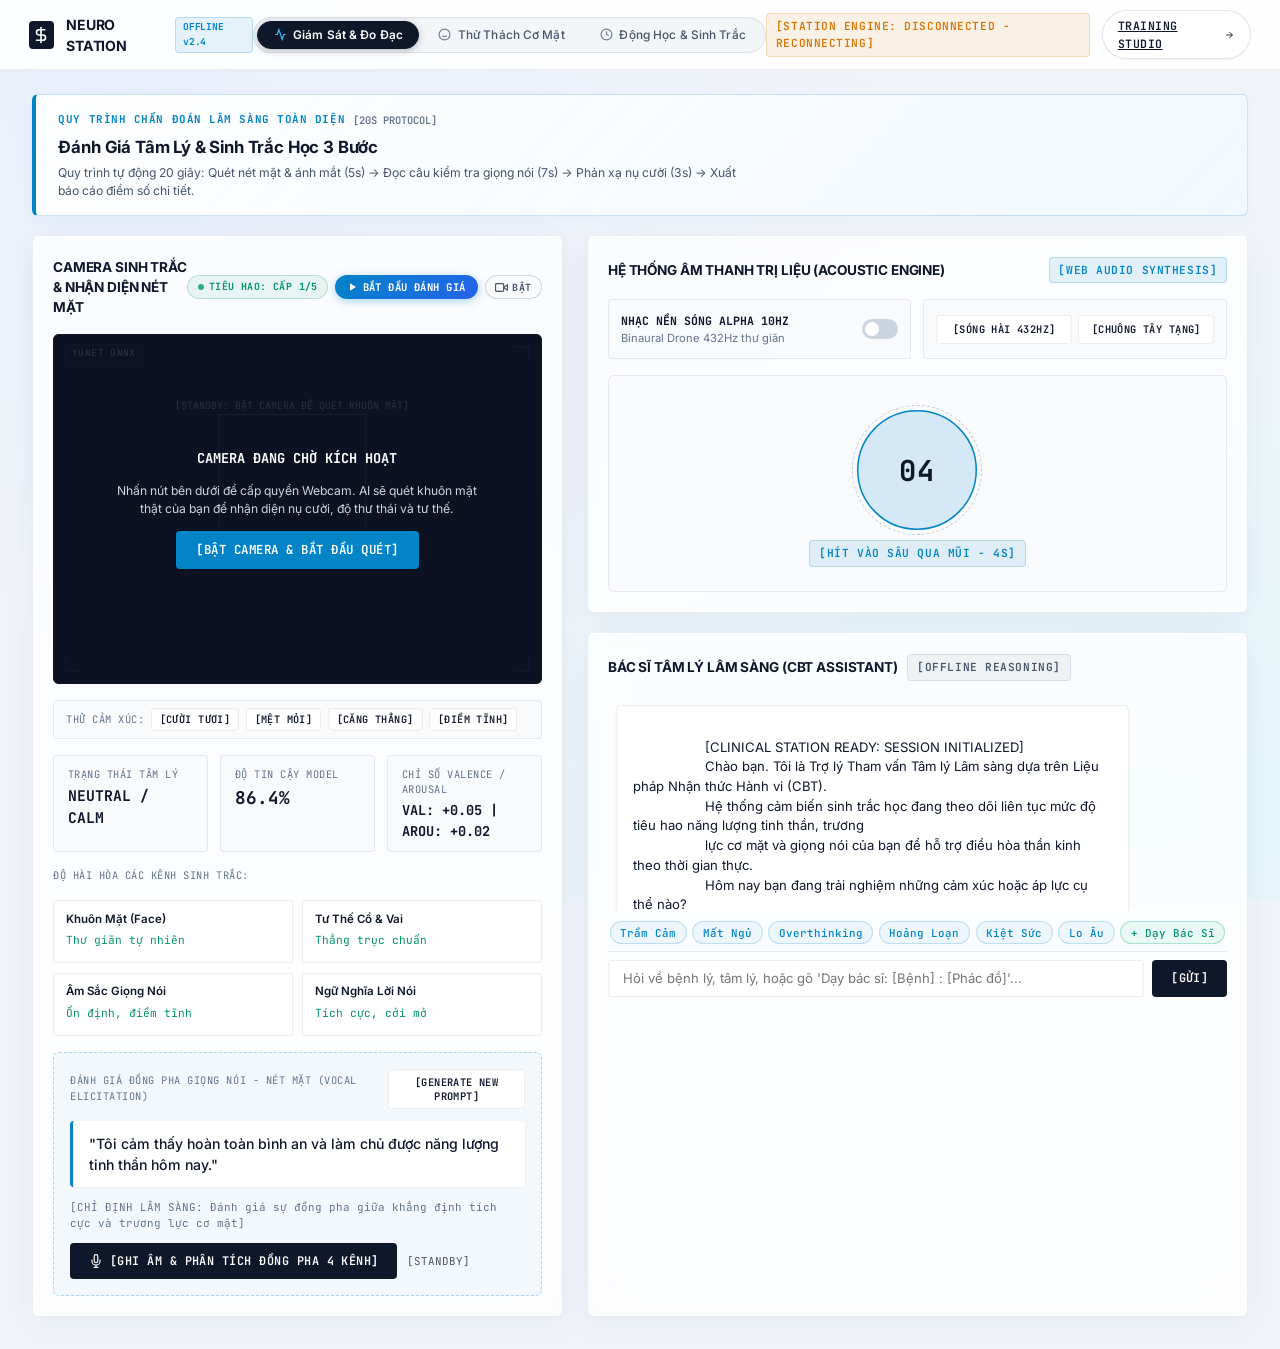
==== commit fd53c4af: "new fix" ====
--- a/templates/index.html
+++ b/templates/index.html
@@ -13,7 +13,7 @@
     href="https://fonts.googleapis.com/css2?family=Inter:wght@300;400;500;600;700&family=JetBrains+Mono:wght@400;500;600;700&display=swap"
     rel="stylesheet">
 
-  <link rel="stylesheet" href="/static/css/style.css?v=4.8">
+  <link rel="stylesheet" href="/static/css/style.css?v=4.9">
 </head>
 
 <body>
@@ -58,7 +58,7 @@
           <circle cx="12" cy="12" r="10" />
           <path d="M12 6v6l4 2" />
         </svg>
-        <span>Future Multiverse</span>
+        <span>Động Học &amp; Sinh Trắc</span>
       </button>
     </nav>
 
@@ -210,10 +210,10 @@
               <!-- Realtime Microphone Volume Bar -->
               <div
                 style="margin-top:0.6rem; display:flex; align-items:center; gap:0.5rem; background:rgba(0,0,0,0.05); padding:0.35rem 0.6rem; border-radius:4px;">
-                <span style="font-family:var(--font-mono); font-size:0.65rem; color:var(--primary); font-weight:700;">MIC
+                <span
+                  style="font-family:var(--font-mono); font-size:0.65rem; color:var(--primary); font-weight:700;">MIC
                   LEVEL:</span>
-                <div
-                  style="flex:1; height:8px; background:rgba(0,0,0,0.1); border-radius:999px; overflow:hidden;">
+                <div style="flex:1; height:8px; background:rgba(0,0,0,0.1); border-radius:999px; overflow:hidden;">
                   <div id="step-mic-vu-bar"
                     style="width:0%; height:100%; background:#10B981; transition:width 0.05s ease;"></div>
                 </div>
@@ -644,56 +644,40 @@
         <div class="hero-left">
           <div style="display:flex; align-items:center; gap:0.5rem; margin-bottom:0.25rem; flex-wrap:wrap;">
             <span class="hero-badge"
-              style="background:rgba(56, 189, 248, 0.15); color:#38BDF8; border-color:rgba(56, 189, 248, 0.3);">FACE
-              STATE SIMULATOR & rPPG TELEMETRY</span>
+              style="background:rgba(56, 189, 248, 0.15); color:#38BDF8; border-color:rgba(56, 189, 248, 0.3);">CLINICAL
+              BIOMETRICS &amp; BEHAVIORAL DYNAMICS</span>
             <span style="font-family:var(--font-mono); font-size:0.65rem; color:var(--text-muted); font-weight:600;">[CV
-              & MULTIVERSE ENGINE v3.5]</span>
+              &amp; TELEMETRY ENGINE v3.5]</span>
             <span class="badge"
-              style="background:rgba(245, 158, 11, 0.15); color:#F59E0B; border:1px solid rgba(245, 158, 11, 0.3); font-size:0.62rem;">DEMO
-              / SIMULATION MODE</span>
-          </div>
-          <h2 class="hero-title" style="font-size:1.05rem; margin-bottom:0.25rem;">Mô Phỏng Biểu Cảm Khuôn Mặt & Giám
-            Sát Nhịp Mạch Quang Học (rPPG)</h2>
+              style="background:rgba(16, 185, 129, 0.15); color:#10B981; border:1px solid rgba(16, 185, 129, 0.3); font-size:0.62rem;">ONLINE
+              MONITORING</span>
+          </div>
+          <h2 class="hero-title" style="font-size:1.05rem; margin-bottom:0.25rem;">Giám Sát Động Học Hành Vi &amp; Đánh Giá Giọng Nói (Session Protocol)</h2>
           <p class="hero-desc" style="font-size:0.76rem; line-height:1.45; margin:0;">
-            Hệ thống phân tích thị giác máy tính kết hợp bộ mô phỏng biểu cảm 5 trạng thái có kiểm soát (Face State
-            Simulator), trích xuất biến thiên màu sắc da (rPPG Signal) thời gian thực và cung cấp gợi ý phục hồi công
-            thái học chuẩn khoa học.
+            Hệ thống phân tích thị giác máy tính lâm sàng kết hợp trích xuất nhịp chớp mắt MediaPipe EAR 6 điểm, đo phương sai đỉnh mũi YuNet nhận diện bồn chồn và quy trình đánh giá giọng nói chuẩn hóa 15 giây.
           </p>
         </div>
         <div style="display:flex; align-items:center; gap:0.5rem; flex-shrink:0;">
           <button type="button" class="btn btn-outline" id="btn-open-ai-eval"
-            style="font-size:0.72rem; padding:0.45rem 0.85rem; border-color:rgba(56,189,248,0.4); color:#38BDF8;"
+            style="font-size:0.72rem; padding:0.45rem 0.85rem; border-color:rgba(56,189,248,0.4); color:#38BDF8; display:inline-flex; align-items:center; gap:0.35rem;"
             title="Xem báo cáo chi tiết về Accuracy, Recall, Confusion Matrix và các giới hạn kỹ thuật của hệ thống">
-            📊 Báo Cáo AI & Recall
+            <svg width="13" height="13" viewBox="0 0 24 24" fill="none" stroke="currentColor" stroke-width="2.2"><line x1="18" y1="20" x2="18" y2="10"/><line x1="12" y1="20" x2="12" y2="4"/><line x1="6" y1="20" x2="6" y2="14"/></svg>
+            <span>Báo Cáo AI &amp; Recall</span>
           </button>
         </div>
       </div>
 
       <div class="multiverse-layout">
 
-        <!-- Left Column: The Multiverse Webcam Hub & Controls -->
+        <!-- Left Column: Centered, Large Clinical Camera Viewport -->
         <div class="multiverse-stage-card">
 
           <div class="card-header-row" style="margin-bottom:0; flex-wrap:wrap; gap:0.5rem;">
             <div class="card-title-group">
-              <span class="card-title">Thị Giác Sinh Trắc & Bộ Mô Phỏng (Biometric Vision & Simulator)</span>
+              <span class="card-title">Thị Giác Sinh Trắc &amp; Nhận Diện Động Học (Clinical Vision Station)</span>
               <span class="badge badge-warning" id="multiverse-burnout-badge">[BURNOUT INDEX: 28%]</span>
             </div>
             <div style="display:flex; align-items:center; gap:0.45rem; flex-wrap:wrap;">
-              <!-- View Mode Segmented Controls -->
-              <div class="multiverse-view-switcher" id="multiverse-view-switcher">
-                <button type="button" class="view-switch-btn active" data-view="split"
-                  title="Chế độ chia đôi: Camera và Avatar cạnh nhau">
-                  <span>🌓</span> Song Song
-                </button>
-                <button type="button" class="view-switch-btn" data-view="camera" title="Chế độ chỉ xem Camera thật">
-                  <span>📷</span> Camera
-                </button>
-                <button type="button" class="view-switch-btn" data-view="avatar" title="Chế độ chỉ xem Neuro-Avatar 3D">
-                  <span>🤖</span> Avatar
-                </button>
-              </div>
-
               <!-- Camera Toggle Button for Tab 3 -->
               <button class="cam-btn-toggle" id="multiverse-cam-toggle-btn"
                 style="padding:0.32rem 0.65rem; font-size:0.7rem;">
@@ -706,33 +690,20 @@
             </div>
           </div>
 
-          <!-- Live Video Viewport Container -->
-          <div class="multiverse-video-wrapper view-mode-split" id="multiverse-viewport">
-
-            <!-- Video Column / Container -->
-            <div class="multiverse-feed-pane multiverse-camera-pane" id="multiverse-camera-pane">
+          <!-- Live Video Viewport Container: Centered, Large & Clean -->
+          <div class="multiverse-video-wrapper view-mode-camera" id="multiverse-viewport"
+            style="min-height:480px; width:100%;">
+
+            <!-- Video Column / Container (Single Clean Feed, Centered) -->
+            <div class="multiverse-feed-pane multiverse-camera-pane" id="multiverse-camera-pane"
+              style="width:100%; height:100%;">
               <video id="multiverse-video" autoplay playsinline muted></video>
               <!-- Face Detection Overlay Canvas (Square Green Bounding Box, Landmarks & Reticles) -->
               <canvas id="multiverse-overlay-canvas"></canvas>
             </div>
 
-            <!-- Dedicated 3D/Mesh Holographic Face State Avatar Canvas -->
-            <div class="multiverse-feed-pane multiverse-avatar-pane" id="multiverse-avatar-pane">
-              <canvas id="multiverse-avatar-canvas"></canvas>
-              <div class="avatar-hud-label" id="avatar-hud-label">
-                <span class="avatar-hud-dot"></span>
-                <span>NEURO-AVATAR • TRẠNG THÁI TRUNG TÍNH</span>
-              </div>
-            </div>
-
             <!-- Glowing Aura Box (Soft subtle accent border) -->
             <div id="multiverse-glow-box" class="multiverse-glow-box"></div>
-
-            <!-- Bright Celebratory Flash Overlay -->
-            <div id="multiverse-flash-overlay" class="multiverse-flash"></div>
-
-            <!-- Confetti Celebration Canvas -->
-            <canvas id="multiverse-celebrate-canvas" class="multiverse-celebrate-canvas"></canvas>
 
             <!-- Precision HUD Reticles (Matched with Tab 1) -->
             <div class="hud-reticle-tl"></div>
@@ -744,16 +715,32 @@
             <div class="multiverse-hud-top">
               <span class="multiverse-hud-chip" id="multiverse-hud-backbone-status">
                 <span class="status-dot-pulse"></span>
-                <span>YUNET ONNX • PRECISION FACE HUD</span>
+                <span>YUNET ONNX &amp; MEDIAPIPE EAR</span>
               </span>
               <span class="multiverse-hud-chip" id="multiverse-expression-chip"
                 style="background:rgba(255,255,255,0.92); color:#0284C7; border-color:rgba(2,132,199,0.25);">
                 BIỂU CẢM: [CHỜ CAMERA]
               </span>
-              <span class="multiverse-hud-chip" id="multiverse-rppg-roi-chip"
+              <span class="multiverse-hud-chip" id="multiverse-status-chip"
                 style="background:rgba(255,255,255,0.92); color:#059669; border-color:rgba(5,150,105,0.25);">
-                rPPG ROI: TRÁN &amp; GÒ MÁ
+                ĐỘNG HỌC: ĐẦU &amp; MẮT
               </span>
+            </div>
+
+            <!-- Center Face-Lost Clinical Warning Banner (Prominently displayed when face is not found) -->
+            <div id="multiverse-face-lost-alert" class="multiverse-face-alert-overlay"
+              style="position:absolute; top:28%; left:50%; transform:translateX(-50%); display:none; flex-direction:column; align-items:center; gap:0.45rem; background:rgba(127, 29, 29, 0.94); border:1.5px solid #F87171; border-radius:8px; padding:0.85rem 1.5rem; box-shadow:0 8px 24px rgba(239, 68, 68, 0.45); backdrop-filter:blur(10px); z-index:15; text-align:center; max-width:88%;">
+              <div style="display:flex; align-items:center; gap:0.5rem; color:#FEE2E2; font-family:var(--font-sans); font-weight:700; font-size:0.85rem; letter-spacing:0.02em;">
+                <svg width="18" height="18" viewBox="0 0 24 24" fill="none" stroke="#F87171" stroke-width="2.5">
+                  <path d="M10.29 3.86L1.82 18a2 2 0 0 0 1.71 3h16.94a2 2 0 0 0 1.71-3L13.71 3.86a2 2 0 0 0-3.42 0z"/>
+                  <line x1="12" y1="9" x2="12" y2="13"/>
+                  <line x1="12" y1="17" x2="12.01" y2="17"/>
+                </svg>
+                <span>CẢNH BÁO: CHƯA PHÁT HIỆN KHUÔN MẶT</span>
+              </div>
+              <div style="font-size:0.72rem; color:rgba(254, 226, 226, 0.9); line-height:1.4;">
+                Vui lòng ngồi thẳng, đảm bảo đủ ánh sáng và hướng khuôn mặt vào giữa camera để hệ thống thu nhận dữ liệu.
+              </div>
             </div>
 
             <!-- Dynamic Live HUD Status Overlay (Switches RED -> GREEN on Face Detection) -->
@@ -767,25 +754,10 @@
               </span>
             </div>
 
-            <!-- Hands-Free AI Chin Tuck Countdown HUD (Inside Viewport) -->
-            <div id="multiverse-handsfree-hud" class="handsfree-ai-hud" style="display:none;">
-              <div class="handsfree-hud-card">
-                <svg class="handsfree-ring-svg" viewBox="0 0 76 76">
-                  <circle class="handsfree-ring-bg" cx="38" cy="38" r="33"></circle>
-                  <circle id="handsfree-ring-bar" class="handsfree-ring-progress" cx="38" cy="38" r="33"></circle>
-                </svg>
-                <div class="handsfree-hud-text">
-                  <span class="handsfree-hud-badge">AI TỰ ĐỘNG QUÉT CHIN TUCK</span>
-                  <div id="handsfree-hud-countdown" class="handsfree-hud-number">3.0s</div>
-                  <span class="handsfree-hud-sub">Giữ thẳng đầu để tự mở khóa</span>
-                </div>
-              </div>
-            </div>
-
             <!-- Video Bottom HUD -->
             <div class="multiverse-hud-bottom">
               <div id="multiverse-filter-readout" class="multiverse-filter-tag">
-                [SIMULATOR] Mức 0.0: Trạng thái trung tính • Không biến đổi màu da thật
+                [CLINICAL STATION] Khung hình quang học thời gian thực • Giám sát cử động mắt &amp; vi dịch chuyển đầu
               </div>
             </div>
 
@@ -794,7 +766,7 @@
               <div style="font-size:0.92rem; font-weight:700;">CAMERA ĐANG TẮT</div>
               <div id="multiverse-standby-desc"
                 style="font-size:0.76rem; color:var(--text-secondary); max-width:340px; line-height:1.45;">
-                Bật camera để AI theo dõi khuôn mặt, phân tích nhịp mạch quang học rPPG và kiểm tra tư thế.
+                Bật camera để AI theo dõi khuôn mặt, nhịp chớp mắt EAR và phân tích tư thế vi chuyển động đầu.
               </div>
               <button type="button" class="btn btn-primary" id="multiverse-enable-cam-btn"
                 style="background:#0284C7; font-size:0.75rem;">
@@ -803,439 +775,348 @@
             </div>
           </div>
 
-          <!-- Quick Ergonomics & Chin Tuck Unlock Bar (Positioned AT THE TOP) -->
-          <div class="multiverse-prescription-card" id="multiverse-prescription-card" style="margin-top:0.85rem;">
-            <div style="display:flex; justify-content:space-between; align-items:center; flex-wrap:wrap; gap:0.4rem;">
-              <div style="display:flex; align-items:center; gap:0.45rem;">
-                <span
-                  style="font-family:var(--font-mono); font-size:0.72rem; font-weight:700; color:#B45309; letter-spacing:0.04em;">
-                  [CÔNG THÁI HỌC: BÀI TẬP CHIN TUCK // ACTION-TO-UNLOCK]
+          <!-- Script Reading Box (Positioned directly below Camera Frame) -->
+          <div class="session-reading-box" id="session-reading-box">
+            <!-- Header Row -->
+            <div class="session-reading-header">
+              <div style="display:flex; align-items:center; gap:0.5rem;">
+                <svg width="16" height="16" viewBox="0 0 24 24" fill="none" stroke="#0284C7" stroke-width="2.2">
+                  <path d="M14 2H6a2 2 0 0 0-2 2v16a2 2 0 0 0 2 2h12a2 2 0 0 0 2-2V8z"/>
+                  <polyline points="14 2 14 8 20 8"/>
+                  <line x1="16" y1="13" x2="8" y2="13"/>
+                  <line x1="16" y1="17" x2="8" y2="17"/>
+                </svg>
+                <span class="session-reading-title">
+                  Vui lòng đọc to đoạn văn sau để hệ thống ghi nhận giọng nói và ánh nhìn:
                 </span>
               </div>
-              <span id="multiverse-lock-status-badge" class="badge badge-warning">
-                🔒 TƯƠNG LAI TÍCH CỰC ĐANG BỊ KHÓA
+              <button type="button" class="btn btn-outline" id="session-shuffle-script-btn" style="padding:0.3rem 0.75rem; font-size:0.75rem; font-weight:600; display:inline-flex; align-items:center; gap:0.35rem;">
+                <svg width="13" height="13" viewBox="0 0 24 24" fill="none" stroke="currentColor" stroke-width="2.2">
+                  <path d="M21.5 2v6h-6M21.34 15.57a10 10 0 1 1-.57-8.38l5.67-5.67"/>
+                </svg>
+                <span>Đổi văn bản khác</span>
+              </button>
+            </div>
+
+            <!-- Reading Script Box -->
+            <div class="session-script-card">
+              <p class="session-script-text" id="session-script-text">
+                "Hôm nay là một ngày tuyệt vời để tôi tập trung làm việc và chăm sóc sức khỏe bản thân. Tôi luôn giữ tinh thần thoải mái, lắng nghe cơ thể và duy trì sự cân bằng trong từng nhịp thở nhẹ nhàng."
+              </p>
+            </div>
+
+            <!-- Hidden compatibility container for legacy telemetry updates -->
+            <div style="display:none;" aria-hidden="true">
+              <span id="tab3-vocal-prompt-text"></span>
+              <span id="tab3-vocal-card-emotion"></span>
+              <span id="tab3-vocal-card-confidence"></span>
+              <span id="tab3-vocal-card-energy"></span>
+              <span id="tab3-vocal-card-duration"></span>
+              <span id="tab3-vocal-card-insight"></span>
+              <span id="tab3-vocal-status-text"></span>
+              <div id="tab3-vocal-live-vu-container"><div id="tab3-vocal-live-vu-bar"></div><span id="tab3-vocal-live-vu-text"></span></div>
+              <button id="tab3-vocal-record-btn"></button>
+              <button id="tab3-vocal-gen-prompt-btn"></button>
+              <div id="tab3-vocal-report-result"></div>
+            </div>
+          </div>
+
+        </div>
+
+        <!-- Right Column (35% width): Assessment Controller, Result Card, Wellness Guidance -->
+        <div class="multiverse-sidebar-col" style="display:flex; flex-direction:column; gap:1rem;">
+
+          <!-- 1. Assessment Controller -->
+          <div class="glass-panel monitor-card session-controller-card" id="assessment-controller-card">
+            <div class="card-header-row" style="flex-wrap:wrap; gap:0.4rem; margin-bottom:0.75rem;">
+              <div class="card-title-group" style="display:flex; align-items:center; gap:0.55rem;">
+                <span class="card-title" style="font-weight:700; letter-spacing:0.02em;">BỘ ĐIỀU KHIỂN ĐÁNH GIÁ (15 GIÂY)</span>
+                <span class="badge badge-clinical" id="session-status-badge">[SẴN SÀNG]</span>
+              </div>
+              <span class="badge badge-neutral" style="font-family:var(--font-mono); font-size:0.62rem; color:#0284C7; border-color:rgba(2,132,199,0.25);">
+                SESSION PROTOCOL
               </span>
             </div>
 
-            <div
-              style="display:flex; align-items:center; justify-content:space-between; flex-wrap:wrap; gap:0.6rem; margin-top:0.35rem;">
-              <div style="font-size:0.76rem; color:var(--text-secondary); line-height:1.45; flex:1; min-width:240px;">
-                Thu cằm về phía cổ theo phương ngang (không cúi gập) để đưa đốt sống cổ C1-C7 về trục chịu lực tự nhiên.
-                <strong>Nhấn nút để mở khóa ngay</strong> hoặc ngồi thẳng trước camera để AI tự động mở khóa.
-              </div>
-
-              <div style="display:flex; gap:0.5rem; align-items:center; flex-wrap:wrap;">
-                <!-- 1-Click Instant Unlock Button (No 3s hold needed!) -->
-                <button type="button" id="btn-instant-unlock-chin-tuck" class="btn btn-primary"
-                  style="font-size:0.75rem; padding:0.45rem 1.0rem; background:#10B981; border-color:#059669; font-weight:700; display:inline-flex; align-items:center; gap:0.4rem;"
-                  title="Nhấn để mở khóa ngay mốc +0.5 và +1.0">
-                  <span>⚡</span>
-                  <span id="chin-tuck-instant-btn-text">KÍCH HOẠT CHIN TUCK (MỞ KHÓA +1.0)</span>
-                </button>
-
-                <!-- Reset Lock button -->
-                <button type="button" id="btn-reset-multiverse" class="btn btn-outline"
-                  style="font-size:0.70rem; padding:0.45rem 0.75rem;" title="Khóa lại và thử lại từ đầu">
-                  🔄 Khóa Lại
-                </button>
-              </div>
-            </div>
-
-            <!-- Real-time AI Face Posture Live Status Strip -->
-            <div id="multiverse-ai-posture-status"
-              style="display:flex; align-items:center; gap:0.55rem; font-size:0.72rem; font-family:var(--font-mono); padding:0.35rem 0.65rem; border-radius:var(--radius-xs); background:#F8FAFC; border:1px solid var(--border-subtle); margin-top:0.4rem;">
-              <span id="multiverse-ai-posture-dot"
-                style="width:7px; height:7px; border-radius:50%; background:#ef4444; display:inline-block; flex-shrink:0;"></span>
-              <span id="multiverse-ai-posture-text" style="color:var(--text-secondary);">AI TƯ THẾ: [ĐANG TÌM KHUÔN MẶT] Hướng mặt vào
-                camera để AI nhận diện tư thế trục cổ</span>
-            </div>
-
-            <!-- Legacy fallback element hidden for backwards compatibility -->
-            <button type="button" id="btn-simulate-chin-tuck" style="display:none;"></button>
-            <span id="chin-tuck-btn-text" style="display:none;"></span>
-            <div id="chin-tuck-ring-progress" style="display:none;"></div>
-            <button type="button" id="btn-quick-verify-dev" style="display:none;"></button>
-          </div>
-
-          <!-- 3 Sci-Fi Multiverse Timeline Scenarios -->
-          <div>
-            <div style="display:flex; justify-content:space-between; align-items:center; margin-bottom:0.35rem;">
-              <span class="cell-label" style="font-weight:700; color:var(--text-primary); letter-spacing:0.04em;">
-                CHỌN KỊCH BẢN MÔ PHỎNG ĐA VŨ TRỤ (TIMELINE SCENARIOS)
+            <!-- Face Detection Live Status Alert in Controller -->
+            <div id="controller-face-alert" style="display:none; padding:0.45rem 0.75rem; border-radius:var(--radius-xs); background:rgba(239,68,68,0.12); border:1px solid rgba(239,68,68,0.35); color:#DC2626; font-size:0.68rem; font-weight:600; align-items:center; gap:0.4rem; margin-bottom:0.6rem;">
+              <svg width="14" height="14" viewBox="0 0 24 24" fill="none" stroke="currentColor" stroke-width="2.2">
+                <circle cx="12" cy="12" r="10"/>
+                <line x1="12" y1="8" x2="12" y2="12"/>
+                <line x1="12" y1="16" x2="12.01" y2="16"/>
+              </svg>
+              <span id="controller-face-alert-text">Chưa nhận diện được khuôn mặt. Vui lòng ngồi trước camera!</span>
+            </div>
+
+            <!-- Action & Countdown Box -->
+            <div class="session-action-box" id="session-action-box">
+              <button type="button" class="session-start-btn" id="btn-start-session-15s">
+                <svg width="16" height="16" viewBox="0 0 24 24" fill="currentColor">
+                  <polygon points="5 3 19 12 5 21 5 3" />
+                </svg>
+                <span id="btn-start-session-label">Bắt đầu kiểm tra (15s)</span>
+              </button>
+
+              <!-- Countdown Progress Display (Visible during 15s session) -->
+              <div class="session-countdown-wrapper" id="session-countdown-wrapper" style="display:none;">
+                <div class="session-countdown-header">
+                  <span class="session-countdown-label">ĐANG GHI NHẬN ÁNH NHÌN &amp; GIỌNG NÓI:</span>
+                  <span class="session-countdown-val" id="session-countdown-val">15s</span>
+                </div>
+                <div class="session-progress-track">
+                  <div class="session-progress-fill" id="session-progress-fill" style="width:100%;"></div>
+                </div>
+                <div class="session-countdown-hint" id="session-countdown-hint">
+                  Vui lòng nhìn vào camera và đọc to câu thoại hiển thị bên trái.
+                </div>
+              </div>
+            </div>
+
+            <!-- Live Mic VU Meter (animated volume bar via browser Web Audio API) -->
+            <div class="controller-mic-vu-box" id="controller-mic-vu-box">
+              <div class="controller-mic-header">
+                <div style="display:flex; align-items:center; gap:0.4rem;">
+                  <svg width="14" height="14" viewBox="0 0 24 24" fill="none" stroke="#0284C7" stroke-width="2.2">
+                    <path d="M12 1a3 3 0 0 0-3 3v8a3 3 0 0 0 6 0V4a3 3 0 0 0-3-3z"/>
+                    <path d="M19 10v2a7 7 0 0 1-14 0v-2"/>
+                    <line x1="12" y1="19" x2="12" y2="23"/>
+                    <line x1="8" y1="23" x2="16" y2="23"/>
+                  </svg>
+                  <span class="controller-mic-label">CƯỜNG ĐỘ ÂM THANH (LIVE MIC VU):</span>
+                </div>
+                <div style="display:flex; align-items:center; gap:0.45rem;">
+                  <span id="controller-mic-status-badge" class="badge badge-neutral" style="font-size:0.60rem; padding:1px 5px;">CHỜ BẮT ĐẦU</span>
+                  <span id="controller-mic-vu-val" class="controller-mic-val">0%</span>
+                </div>
+              </div>
+              <div class="controller-mic-track">
+                <div id="controller-mic-vu-bar" class="controller-mic-fill" style="width:0%;"></div>
+              </div>
+            </div>
+          </div>
+
+          <!-- 2. Real-time / Summary Result Card -->
+          <div class="glass-panel monitor-card session-result-card" id="session-result-card" style="display:flex; flex-direction:column; gap:0.75rem;">
+            <div class="card-header-row" style="flex-wrap:wrap; gap:0.4rem; margin-bottom:0.15rem;">
+              <div class="card-title-group" style="display:flex; align-items:center; gap:0.55rem;">
+                <span class="card-title" style="font-weight:700; letter-spacing:0.02em;">KẾT QUẢ SINH TRẮC &amp; HÀNH VI</span>
+                <span class="badge badge-neutral" id="session-mode-badge" style="font-size:0.60rem;">GIÁM SÁT TRỰC TIẾP</span>
+              </div>
+              <span class="badge badge-neutral" style="font-family:var(--font-mono); font-size:0.62rem; color:#10B981; border-color:rgba(16,185,129,0.25);">
+                DIAGNOSTIC
               </span>
-              <span class="badge"
-                style="font-size:0.58rem; background:rgba(2,132,199,0.12); color:#0284C7; border:1px solid rgba(2,132,199,0.25);">
-                PREDICTIVE AI ENGINE
-              </span>
-            </div>
-            <div class="multiverse-scenarios-strip">
-              <!-- Scenario 1: Chronic Burnout -->
-              <button type="button" class="scenario-btn scenario-burnout" id="btn-scenario-burnout"
-                title="Mô phỏng tác động 30 ngày kiệt sức, làm việc đêm: Sụp mí, thâm quầng, lão hóa da, gập cổ C1-C7">
-                <div class="scenario-header">
-                  <span style="color:#EF4444;">🔥 KỊCH BẢN 1</span>
-                  <span class="badge badge-danger" style="font-size:0.55rem; padding:1px 4px;">-1.0 BURNOUT</span>
-                </div>
-                <div class="scenario-title">Kiệt Sức Tích Lũy</div>
-                <div class="scenario-desc">Thâm quầng mắt, nhược cơ mặt, đốt sống cổ C1-C7 cúi gục 28°, HRV suy kiệt.
-                </div>
+            </div>
+
+            <!-- Overall Status / Diagnostic Summary Banner -->
+            <div class="session-verdict-banner verdict-stable" id="session-verdict-banner">
+              <div class="session-verdict-icon" id="session-verdict-icon">
+                <svg width="15" height="15" viewBox="0 0 24 24" fill="none" stroke="currentColor" stroke-width="2.5"><polyline points="20 6 9 17 4 12"/></svg>
+              </div>
+              <div class="session-verdict-body">
+                <div class="session-verdict-title" id="session-verdict-title">Hệ thống đang theo dõi trực tiếp</div>
+                <div class="session-verdict-desc" id="session-verdict-desc">
+                  Bấm [▶ Bắt đầu kiểm tra (15s)] để ghi nhận phiên chớp mắt, tư thế và phân tích giọng nói.
+                </div>
+              </div>
+            </div>
+
+            <!-- 3 Summary Badges (Mắt, Đầu, Giọng nói) -->
+            <div class="session-badges-grid">
+              <!-- 1. Mắt (Blink) -->
+              <div class="session-badge-card">
+                <div class="session-badge-header">
+                  <span class="session-badge-icon">
+                    <svg width="13" height="13" viewBox="0 0 24 24" fill="none" stroke="currentColor" stroke-width="2"><path d="M1 12s4-8 11-8 11 8 11 8-4 8-11 8-11-8-11-8z"/><circle cx="12" cy="12" r="3"/></svg>
+                  </span>
+                  <span class="session-badge-name">Mắt (Blink)</span>
+                </div>
+                <div class="session-badge-metric" id="session-res-blink-metric">-- Lần/phút</div>
+                <div class="session-badge-state badge badge-success" id="session-res-blink-badge">Mắt mở</div>
+              </div>
+
+              <!-- 2. Đầu (Head Stability) -->
+              <div class="session-badge-card">
+                <div class="session-badge-header">
+                  <span class="session-badge-icon">
+                    <svg width="13" height="13" viewBox="0 0 24 24" fill="none" stroke="currentColor" stroke-width="2"><circle cx="12" cy="5" r="3"/><path d="M12 11v8"/><path d="M8 14h8"/></svg>
+                  </span>
+                  <span class="session-badge-name">Đầu (Head Stability)</span>
+                </div>
+                <div class="session-badge-metric" id="session-res-head-metric">Vững trục cổ</div>
+                <div class="session-badge-state badge badge-success" id="session-res-head-badge">Điềm tĩnh</div>
+              </div>
+
+              <!-- 3. Giọng nói (Vocal Emotion) -->
+              <div class="session-badge-card">
+                <div class="session-badge-header">
+                  <span class="session-badge-icon">
+                    <svg width="13" height="13" viewBox="0 0 24 24" fill="none" stroke="currentColor" stroke-width="2"><path d="M12 1a3 3 0 0 0-3 3v8a3 3 0 0 0 6 0V4a3 3 0 0 0-3-3z"/><path d="M19 10v2a7 7 0 0 1-14 0v-2"/></svg>
+                  </span>
+                  <span class="session-badge-name">Giọng nói (Vocal Emotion)</span>
+                </div>
+                <div class="session-badge-metric" id="session-res-voice-metric">Chờ kiểm tra</div>
+                <div class="session-badge-state badge badge-neutral" id="session-res-voice-badge">Chưa đo</div>
+              </div>
+            </div>
+
+            <!-- Action Bar to Retest (Visible after session) -->
+            <div id="session-retest-row" style="display:none; justify-content:flex-end; margin-top:0.15rem;">
+              <button type="button" class="btn btn-outline" id="session-retest-btn" style="font-size:0.72rem; padding:0.35rem 0.8rem; display:inline-flex; align-items:center; gap:0.35rem;">
+                <svg width="12" height="12" viewBox="0 0 24 24" fill="none" stroke="currentColor" stroke-width="2.2"><polyline points="23 4 23 10 17 10"/><path d="M20.49 15a9 9 0 1 1-2.12-9.36L23 10"/></svg>
+                <span>Bắt đầu lượt kiểm tra mới (15s)</span>
               </button>
-
-              <!-- Scenario 2: Baseline Reality -->
-              <button type="button" class="scenario-btn active" id="btn-scenario-baseline"
-                title="Trạng thái thực tế hiện tại ở điểm cân bằng trung tính">
-                <div class="scenario-header">
-                  <span style="color:#0284C7;">⚖️ KỊCH BẢN 2</span>
-                  <span class="badge"
-                    style="background:rgba(2,132,199,0.15); color:#0284C7; font-size:0.55rem; padding:1px 4px;">0.0
-                    BASELINE</span>
-                </div>
-                <div class="scenario-title">Thực Tại Hiện Tại</div>
-                <div class="scenario-desc">Điểm cân bằng sinh học trung tính, cơ mặt thư giãn tự nhiên, trục chuẩn.
-                </div>
-              </button>
-
-              <!-- Scenario 3: Optimum Vitality -->
-              <button type="button" class="scenario-btn scenario-vitality" id="btn-scenario-vitality"
-                title="Mô phỏng tương lai phục hồi thần kinh: Trẻ hóa sắc diện, thẳng trục cổ, nhịp tim đồng pha">
-                <div class="scenario-header">
-                  <span style="color:#10B981;">✨ KỊCH BẢN 3</span>
-                  <span class="badge badge-success" style="font-size:0.55rem; padding:1px 4px;">+1.0 VITALITY</span>
-                </div>
-                <div class="scenario-title">Phục Hồi Tối Ưu</div>
-                <div class="scenario-desc">Mở khóa tương lai: Nâng cơ Zygomaticus, trục cổ thẳng giải áp, HRV thăng hoa.
-                </div>
-              </button>
-            </div>
-          </div>
-
-          <!-- Face State Simulator Control Console -->
-          <div class="multiverse-slider-card" id="multiverse-slider-container">
-            <div style="display:flex; justify-content:space-between; align-items:center; flex-wrap:wrap; gap:0.4rem;">
-              <div style="display:flex; align-items:center; gap:0.45rem;">
-                <span class="cell-label" style="font-weight:700; color:var(--text-primary);">FACE STATE SIMULATOR</span>
-                <span class="badge"
-                  style="font-size:0.60rem; background:rgba(2,132,199,0.12); color:#0284C7; border:1px solid rgba(2,132,199,0.25);">5
-                  MỐC MÔ PHỎNG BIỂU CẢM</span>
-              </div>
-              <span id="multiverse-slider-val-badge"
-                style="font-family:var(--font-mono); font-size:0.72rem; font-weight:700; color:var(--text-secondary);">
-                0.00 [TRẠNG THÁI TRUNG TÍNH (CHUẨN)]
-              </span>
-            </div>
-
-            <!-- 5 Quick Preset Pills for 1-Click Milestone Jump -->
-            <div class="multiverse-presets-row" id="multiverse-presets-row">
-              <button type="button" class="preset-pill preset-burnout-heavy" data-val="-1.0"
-                title="Mốc -1.0: Kiệt sức mô phỏng (Mí mắt sụp sâu, đầu cúi mệt, cơ mặt chùng)">
-                <span class="preset-dot" style="background:#EF4444;"></span>
-                <span>-1.0 Kiệt Sức Mô Phỏng</span>
-              </button>
-              <button type="button" class="preset-pill preset-burnout-mild" data-val="-0.5"
-                title="Mốc -0.5: Mệt mỏi mô phỏng (Độ mở mắt giảm, phản xạ chậm)">
-                <span class="preset-dot" style="background:#F59E0B;"></span>
-                <span>-0.5 Mệt Mỏi Mô Phỏng</span>
-              </button>
-              <button type="button" class="preset-pill preset-baseline active" data-val="0.0"
-                title="Mốc 0.0: Trạng thái trung tính (Mắt, miệng ở trạng thái nghỉ, tư thế chuẩn)">
-                <span class="preset-dot" style="background:#94A3B8;"></span>
-                <span>0.0 Trung Tính (Chuẩn)</span>
-              </button>
-              <button type="button" class="preset-pill preset-vital-mild" data-val="0.5"
-                title="Mốc +0.5: Tỉnh táo, thư giãn mô phỏng (Mắt mở tự nhiên, khóe miệng tươi)">
-                <span class="preset-dot" style="background:#0284C7;"></span>
-                <span>+0.5 Tỉnh Táo, Thư Giãn</span>
-              </button>
-              <button type="button" class="preset-pill preset-vital-peak" data-val="1.0"
-                title="Mốc +1.0: Biểu cảm tích cực mô phỏng (Nụ cười nhẹ, tư thế cân bằng)">
-                <span class="preset-dot" style="background:#10B981;"></span>
-                <span>+1.0 Tích Cực Mô Phỏng</span>
-              </button>
-            </div>
-
-            <div class="slider-labels-row">
-              <span style="color:#EF4444;">◄ -1.0 Kiệt Sức Mô Phỏng</span>
-              <span style="color:#F59E0B;">-0.5 Mệt Mỏi</span>
-              <span style="color:#64748B;">0.0 Trung Tính</span>
-              <span style="color:#0284C7;">+0.5 Tỉnh Táo</span>
-              <span style="color:#059669;">+1.0 Tích Cực Mô Phỏng ►</span>
-            </div>
-
-            <!-- Slider Track with Locked Positive State Zone -->
-            <div class="slider-track-wrap">
-              <input type="range" id="multiverse-slider" class="multiverse-range-input" min="-1.0" max="1.0" step="0.01"
-                value="0.0">
-
-              <!-- Lock Overlay for Positive Half (> 0) -->
-              <div id="multiverse-lock-track-overlay" class="slider-lock-track-overlay"
-                title="Khóa: Cần hoàn thành bài tập Chin Tuck để mở khóa tương lai tích cực">
-                <span>🔒</span>
-                <span>KHÓA: CẦN HOÀN THÀNH BÀI TẬP CHIN TUCK</span>
-              </div>
-            </div>
-
-            <div style="display:flex; justify-content:space-between; align-items:center; flex-wrap:wrap; gap:0.5rem;">
-              <div id="multiverse-timeline-state-text"
-                style="font-size:0.74rem; color:var(--text-muted); line-height:1.4; flex:1;">
-                Điểm gốc chuẩn • Mắt, miệng và tư thế đầu ở trạng thái nghỉ • Không biến đổi màu da
-              </div>
-              <div style="display:flex; gap:0.4rem;">
-                <button type="button" id="btn-reset-multiverse-slider" class="btn btn-outline"
-                  style="font-size:0.68rem; padding:0.32rem 0.65rem;"
-                  title="Đặt lại thanh trượt về mốc Trung tính (0.0)">
-                  🔄 Reset Mốc 0.0
-                </button>
-              </div>
-            </div>
-          </div>
-
-          <!-- Real-time Predictive Biometrics Comparison Dashboard -->
-          <div class="predictive-biometrics-card" id="multiverse-predictive-biometrics-card">
-            <div style="display:flex; justify-content:space-between; align-items:center; flex-wrap:wrap; gap:0.4rem;">
-              <div style="display:flex; align-items:center; gap:0.45rem;">
-                <span
-                  style="font-family:var(--font-mono); font-size:0.72rem; font-weight:700; color:#0284C7; letter-spacing:0.04em;">
-                  [DỰ BÁO SINH TRẮC HỌC TƯƠNG LAI // PREDICTIVE BIOMETRICS]
-                </span>
-                <span class="badge"
-                  style="font-size:0.58rem; background:rgba(16,185,129,0.15); color:#059669; border:1px solid rgba(16,185,129,0.25);">
-                  LIVE FORECAST MATRIX
-                </span>
-              </div>
-              <span id="pred-metric-status-tag" style="font-family:var(--font-mono); font-size:0.68rem; color:var(--text-muted);">
-                TRẠNG THÁI: CHUẨN CÂN BẰNG
-              </span>
-            </div>
-
-            <div class="pred-metrics-grid">
-              <!-- Metric 1: Bio-Age -->
-              <div class="pred-metric-tile">
-                <div class="pred-metric-label">Tuổi Sinh Học Dự Báo</div>
-                <div class="pred-metric-value" id="pred-metric-bio-age" style="color:#0284C7;">22.0 Tuổi</div>
-                <div class="pred-metric-sub" id="pred-metric-bio-age-sub">Mức chuẩn sinh học hiện tại</div>
-              </div>
-
-              <!-- Metric 2: Eye Ptosis -->
-              <div class="pred-metric-tile">
-                <div class="pred-metric-label">Độ Sụp Mí Mắt (Ptosis)</div>
-                <div class="pred-metric-value" id="pred-metric-eye-ptosis" style="color:#059669;">12%</div>
-                <div class="pred-metric-sub" id="pred-metric-eye-ptosis-sub">Mở tự nhiên, không mỏi</div>
-              </div>
-
-              <!-- Metric 3: Cervical Spine Alignment -->
-              <div class="pred-metric-tile">
-                <div class="pred-metric-label">Trục Cột Sống Cổ C1-C7</div>
-                <div class="pred-metric-value" id="pred-metric-cervical-slump" style="color:#D97706;">4.2°</div>
-                <div class="pred-metric-sub" id="pred-metric-cervical-slump-sub">Thẳng trục chịu lực chuẩn</div>
-              </div>
-
-              <!-- Metric 4: Zygomaticus Tone -->
-              <div class="pred-metric-tile">
-                <div class="pred-metric-label">Trương Lực Cơ Mặt</div>
-                <div class="pred-metric-value" id="pred-metric-zygomatic-lift" style="color:#10B981;">0%</div>
-                <div class="pred-metric-sub" id="pred-metric-zygomatic-lift-sub">Trạng thái nghỉ điềm tĩnh</div>
-              </div>
-            </div>
-          </div>
-
-        </div>
-
-        <!-- Right Column: Trajectory Chart & Wellness Prescriptions -->
-        <div style="display:flex; flex-direction:column; gap:1.25rem;">
-
-          <!-- Remote Photoplethysmography (rPPG) Optical Pulse Monitor -->
-          <div class="glass-panel monitor-card" id="ecg-monitor-card">
-            <div class="card-header-row" style="flex-wrap:wrap; gap:0.4rem;">
-              <div class="card-title-group" style="display:flex; align-items:center; gap:0.55rem; flex-wrap:wrap;">
-                <span class="card-title">Biến Thiên Nhịp Mạch Quang Học rPPG (Webcam Optical Pulse Monitor)</span>
-                <span class="badge" id="rppg-signal-quality-badge"
-                  style="background:rgba(239,68,68,0.1); color:#DC2626; border:1px solid rgba(239,68,68,0.25); display:inline-flex; align-items:center; gap:5px; font-size:0.65rem;">
-                  <span class="status-dot-pulse" style="background:#ef4444;"></span>
-                  <span id="rppg-quality-text">SIGNAL: NO VALID SIGNAL</span>
-                </span>
-              </div>
-              <div style="display:flex; align-items:center; gap:0.5rem;">
-                <button type="button" class="btn btn-outline" id="btn-toggle-ecg-sound"
-                  style="font-size:0.68rem; padding:0.25rem 0.6rem; letter-spacing:0.02em;"
-                  title="Bật/Tắt âm thanh bíp nhịp mạch quang học">
-                  🔇 BÍP MẠCH: TẮT
-                </button>
-                <span class="badge badge-neutral"
-                  style="font-family:var(--font-mono); font-size:0.62rem; color:#0284C7; border-color:rgba(2,132,199,0.25);">
-                  WEBCAM rPPG PULSE
-                </span>
-              </div>
-            </div>
-
-            <!-- Optical rPPG Pulse Viewport Frame -->
-            <div class="ecg-monitor-frame">
-              <canvas id="trajectory-canvas" class="chart-canvas"
-                style="height:220px; display:block; width:100%;"></canvas>
-            </div>
-
-            <!-- Clinical Telemetry Metric Strip -->
-            <div class="ecg-telemetry-strip"
-              style="display:grid; grid-template-columns: repeat(4, 1fr); gap:0.5rem; margin-top:0.75rem; padding:0.55rem 0.8rem; background:#FFFFFF; border:1px solid var(--border-subtle); border-radius:var(--radius-xs); font-family:var(--font-mono); font-size:0.70rem; box-shadow:0 1px 2px rgba(0,0,0,0.02);">
-              <div>
-                <div style="color:var(--text-muted); font-size:0.60rem; letter-spacing:0.04em;">NHỊP MẠCH (rPPG HR)
-                </div>
-                <div style="color:#059669; font-weight:700; font-size:0.88rem;" id="ecg-metric-bpm">-- <span
-                    style="font-size:0.62rem; font-weight:400; color:var(--text-muted);">BPM</span></div>
-              </div>
-              <div>
-                <div style="color:var(--text-muted); font-size:0.60rem; letter-spacing:0.04em;">BIẾN THIÊN (HRV SDNN)
-                </div>
-                <div style="color:#0284C7; font-weight:700; font-size:0.88rem;" id="ecg-metric-hrv">-- <span
-                    style="font-size:0.62rem; font-weight:400; color:var(--text-muted);">ms</span></div>
-              </div>
-              <div>
-                <div style="color:var(--text-muted); font-size:0.60rem; letter-spacing:0.04em;">BIÊN ĐỘ XUNG (AMP)</div>
-                <div style="color:#D97706; font-weight:700; font-size:0.88rem;" id="ecg-metric-rr">-- <span
-                    style="font-size:0.62rem; font-weight:400; color:var(--text-muted);">a.u.</span></div>
-              </div>
-              <div>
-                <div style="color:var(--text-muted); font-size:0.60rem; letter-spacing:0.04em;">CHẤT LƯỢNG QUANG HỌC
-                </div>
-                <div style="color:var(--text-muted); font-weight:700; font-size:0.70rem;" id="ecg-metric-rhythm">CHƯA CÓ TÍN HIỆU
-                </div>
-              </div>
-            </div>
-
-            <!-- Burnout Risk Gauge Bar -->
-            <div style="margin-top:0.75rem;">
-              <div style="display:flex; justify-content:space-between; margin-bottom:0.35rem;">
-                <span class="cell-label">MỨC ĐỘ NGUY CƠ KIỆT SỨC CẤP TÍNH (BURNOUT INDEX)</span>
-                <span class="cell-label">NGƯỠNG AN TOÀN: &lt; 50%</span>
-              </div>
-              <div class="channel-bar-bg" style="height:9px; background:rgba(0,0,0,0.06); border-radius:4px;">
-                <div id="multiverse-burnout-bar" class="channel-bar-fill"
-                  style="width:28%; background:var(--accent-warning); border-radius:4px;"></div>
-              </div>
-            </div>
-          </div>
-
-          <!-- Wellness Guidance / Recovery Suggestions -->
-          <div class="glass-panel monitor-card">
-            <div class="card-header-row">
-              <span class="card-title">Gợi Ý Phục Hồi Thần Kinh &amp; Công Thái Học (Wellness Guidance)</span>
-              <span class="badge badge-clinical">[RULE-BASED PROTOCOL]</span>
-            </div>
-
-            <div class="prescriptions-list">
+            </div>
+
+            <!-- Expandable Accordion: Technical Details for Report -->
+            <details class="session-tech-accordion" id="session-tech-accordion" style="margin-top:0.25rem;">
+              <summary class="session-tech-summary">
+                <span class="accordion-toggle-icon">▶</span>
+                <span>[+] Xem chi tiết thông số kỹ thuật (Dành cho báo cáo)</span>
+              </summary>
+              <div class="session-tech-content">
+                <!-- Dual Metrics Display: Blink Rate & Restlessness/Fidget -->
+                <div style="display:grid; grid-template-columns: 1fr 1fr; gap:0.6rem;">
+
+                  <!-- 1. Tần Suất Chớp Mắt (MediaPipe 6-point EAR) -->
+                  <div
+                    style="background:var(--bg-card-subtle); padding:0.7rem; border-radius:var(--radius-xs); border:1px solid var(--border-subtle); display:flex; flex-direction:column; gap:0.25rem;">
+                    <div style="display:flex; justify-content:space-between; align-items:center;">
+                      <span class="cell-label" style="font-size:0.62rem; font-weight:700; color:#0284C7;">TẦN SUẤT CHỚP MẮT</span>
+                      <span class="badge" id="metric-blink-badge"
+                        style="background:rgba(2,132,199,0.12); color:#0284C7; font-size:0.54rem; padding:1px 4px;">EAR: 6-POINT</span>
+                    </div>
+
+                    <div style="display:flex; align-items:baseline; gap:0.3rem; margin:0.1rem 0;">
+                      <span id="metric-blink-bpm"
+                        style="font-family:var(--font-mono); font-size:1.45rem; font-weight:800; color:var(--text-primary);">--</span>
+                      <span
+                        style="font-family:var(--font-mono); font-size:0.7rem; color:var(--text-muted); font-weight:600;">BPM</span>
+                      <span id="metric-blink-state" class="badge badge-success"
+                        style="margin-left:auto; font-size:0.58rem;">MẮT MỞ</span>
+                    </div>
+
+                    <!-- EAR Bar -->
+                    <div>
+                      <div
+                        style="display:flex; justify-content:space-between; font-size:0.58rem; font-family:var(--font-mono); color:var(--text-muted); margin-bottom:0.15rem;">
+                        <span>Tỷ số EAR: <strong id="metric-ear-val" style="color:var(--text-primary);">0.32</strong></span>
+                        <span>Ngưỡng: 0.22</span>
+                      </div>
+                      <div class="channel-bar-bg" style="height:4px;">
+                        <div id="metric-ear-bar" class="channel-bar-fill" style="width: 70%; background:#0284C7;"></div>
+                      </div>
+                    </div>
+
+                    <div
+                      style="display:flex; justify-content:space-between; align-items:center; font-size:0.60rem; color:var(--text-secondary); margin-top:0.15rem;">
+                      <span>Tổng số chớp:</span>
+                      <span id="metric-blink-total"
+                        style="font-family:var(--font-mono); font-weight:700; color:var(--text-primary);">0 lần</span>
+                    </div>
+                  </div>
+
+                  <!-- 2. Chỉ Số Bồn Chồn & Tư Thế Đầu 3D (YuNet & solvePnP) -->
+                  <div
+                    style="background:var(--bg-card-subtle); padding:0.7rem; border-radius:var(--radius-xs); border:1px solid var(--border-subtle); display:flex; flex-direction:column; gap:0.25rem;">
+                    <div style="display:flex; justify-content:space-between; align-items:center;">
+                      <span class="cell-label" style="font-size:0.62rem; font-weight:700; color:#10B981;">CHỈ SỐ BỒN CHỒN</span>
+                      <span class="badge" id="metric-fidget-badge"
+                        style="background:rgba(16,185,129,0.12); color:#10B981; font-size:0.54rem; padding:1px 4px;">YUNET &amp; POSE</span>
+                    </div>
+
+                    <div style="display:flex; align-items:center; justify-content:space-between; flex-wrap:wrap; gap:0.25rem; margin:0.1rem 0;">
+                      <div style="display:flex; align-items:baseline; gap:0.25rem;">
+                        <span id="metric-fidget-score"
+                          style="font-family:var(--font-mono); font-size:1.45rem; font-weight:800; color:var(--text-primary);">0.0</span>
+                        <span
+                          style="font-family:var(--font-mono); font-size:0.7rem; color:var(--text-muted); font-weight:600;">/100</span>
+                      </div>
+                      <span id="metric-fidget-status" class="badge badge-success"
+                        style="font-size:0.55rem; white-space:nowrap;">ĐIỀM TĨNH</span>
+                    </div>
+
+                    <!-- Fidget Level Bar -->
+                    <div>
+                      <div
+                        style="display:flex; justify-content:space-between; font-size:0.58rem; font-family:var(--font-mono); color:var(--text-muted); margin-bottom:0.15rem;">
+                        <span>Phương sai: <strong id="metric-nose-variance"
+                            style="color:var(--text-primary);">0.0</strong> px²</span>
+                        <span id="metric-posture-state" style="color:#10B981; font-weight:700;">VỮNG CỔ</span>
+                      </div>
+                      <div class="channel-bar-bg" style="height:4px;">
+                        <div id="metric-fidget-bar" class="channel-bar-fill" style="width: 8%; background:#10B981;"></div>
+                      </div>
+                    </div>
+                  </div>
+
+                </div>
+
+                <!-- Hidden Acoustic compatibility tags (Removed from UI per request) -->
+                <div style="display:none;" aria-hidden="true">
+                  <span id="session-tech-f0"></span>
+                  <span id="session-tech-energy"></span>
+                  <span id="session-tech-duration"></span>
+                  <span id="session-tech-conf"></span>
+                </div>
+              </div>
+            </details>
+          </div>
+
+          <!-- 3. Quick Ergonomic Advice (Compact 4 boxes) -->
+          <div class="glass-panel monitor-card" id="wellness-guidance-card" style="padding:0.85rem 1rem;">
+            <div class="card-header-row" style="margin-bottom:0.45rem;">
+              <span class="card-title" style="font-size:0.75rem;">Gợi Ý Phục Hồi Thần Kinh &amp; Công Thái Học (Wellness Guidance)</span>
+              <span class="badge badge-clinical" style="font-size:0.58rem;">[RULE-BASED PROTOCOL]</span>
+            </div>
+
+            <div style="display:grid; grid-template-columns: 1fr 1fr; gap:0.45rem;">
               <!-- Item 1: Posture -->
-              <div class="prescription-item" style="border-left-color: #F59E0B; background: rgba(245,158,11,0.04);">
-                <div style="display:flex; justify-content:space-between; align-items:center; margin-bottom:0.2rem;">
-                  <div class="prescription-title" style="color:#F59E0B;">[CÔNG THÁI HỌC: CHIN TUCK CERVICAL ALIGNMENT]
-                  </div>
-                  <span class="badge badge-warning" style="font-size:0.6rem; padding:0.15rem 0.4rem;">ƯU TIÊN 1</span>
-                </div>
-                <div class="prescription-desc" style="margin-bottom:0.3rem;">
-                  Thu cằm về phía cổ theo phương ngang (không cúi gập) trong 3 giây.
-                </div>
-                <div style="font-size:0.68rem; color:var(--text-muted); font-family:var(--font-mono); line-height:1.4;">
-                  <strong>Cơ sở sinh lý:</strong> Đưa các đốt sống cổ C1-C7 về trục chịu lực tự nhiên, giải phóng chèn
-                  ép rễ thần kinh cổ và cơ thang trên (Upper Trapezius).
+              <div class="prescription-item" style="border-left-color:#F59E0B; background:rgba(245,158,11,0.04); padding:0.45rem 0.6rem; gap:0.15rem;">
+                <div style="display:flex; justify-content:space-between; align-items:center;">
+                  <span class="prescription-title" style="color:#D97706; font-size:0.65rem;">CHIN TUCK (CHỈNH CỔ)</span>
+                  <span class="badge badge-warning" style="font-size:0.52rem; padding:1px 3px;">ƯU TIÊN 1</span>
+                </div>
+                <div class="prescription-desc" style="font-size:0.66rem; line-height:1.3; color:var(--text-secondary);">
+                  Thu cằm ngang 3 giây. Căn chỉnh đốt sống C1-C7 về trục tự nhiên, giải phóng cơ thang.
                 </div>
               </div>
 
               <!-- Item 2: Autonomic Paced Breathing -->
-              <div class="prescription-item" style="border-left-color: #38BDF8; background: rgba(56,189,248,0.04);">
-                <div style="display:flex; justify-content:space-between; align-items:center; margin-bottom:0.2rem;">
-                  <div class="prescription-title" style="color:#0284C7;">[ĐIỀU HÒA THẦN KINH: NHỊP THỞ 4-7-8 PACED
-                    BREATHING]</div>
-                  <span class="badge"
-                    style="background:rgba(2,132,199,0.12); color:#0284C7; font-size:0.6rem; padding:0.15rem 0.4rem;">ƯU
-                    TIÊN 2</span>
-                </div>
-                <div class="prescription-desc" style="margin-bottom:0.3rem;">
-                  Hít sâu bằng mũi 4 giây, nín thở 7 giây, thở ra nhẹ qua môi khép hờ 8 giây. Thực hiện 3 chu kỳ.
-                </div>
-                <div style="font-size:0.68rem; color:var(--text-muted); font-family:var(--font-mono); line-height:1.4;">
-                  <strong>Cơ sở sinh lý:</strong> Kích thích nhánh phó giao cảm (Parasympathetic) qua dây thần kinh phế
-                  vị (Vagus nerve), điều hòa nhịp xoang và hạ huyết áp tức thời.
+              <div class="prescription-item" style="border-left-color:#0284C7; background:rgba(2,132,199,0.04); padding:0.45rem 0.6rem; gap:0.15rem;">
+                <div style="display:flex; justify-content:space-between; align-items:center;">
+                  <span class="prescription-title" style="color:#0284C7; font-size:0.65rem;">NHỊP THỞ 4-7-8</span>
+                  <span class="badge" style="background:rgba(2,132,199,0.12); color:#0284C7; font-size:0.52rem; padding:1px 3px;">ƯU TIÊN 2</span>
+                </div>
+                <div class="prescription-desc" style="font-size:0.66rem; line-height:1.3; color:var(--text-secondary);">
+                  Hít sâu 4s, nín 7s, thở ra 8s (3 chu kỳ). Kích thích thần kinh phó giao cảm, hạ huyết áp.
                 </div>
               </div>
 
               <!-- Item 3: Eye Care -->
-              <div class="prescription-item">
-                <div style="display:flex; justify-content:space-between; align-items:center; margin-bottom:0.2rem;">
-                  <div class="prescription-title">[THỊ GIÁC CÔNG THÁI HỌC: QUY TẮC 20-20-20]</div>
-                  <span class="badge badge-neutral" style="font-size:0.6rem; padding:0.15rem 0.4rem;">ƯU TIÊN 3</span>
-                </div>
-                <div class="prescription-desc" style="margin-bottom:0.3rem;">
-                  Sau mỗi 20 phút nhìn màn hình, hướng tầm mắt nhìn xa 20 feet (6 mét) trong tối thiểu 20 giây.
-                </div>
-                <div style="font-size:0.68rem; color:var(--text-muted); font-family:var(--font-mono); line-height:1.4;">
-                  <strong>Cơ sở sinh lý:</strong> Giúp cơ thể mi (Ciliary muscle) của nhãn cầu chuyển từ trạng thái co
-                  cứng điều tiết sang trạng thái nghỉ hoàn toàn, ngăn mỏi mắt.
+              <div class="prescription-item" style="border-left-color:#10B981; background:rgba(16,185,129,0.04); padding:0.45rem 0.6rem; gap:0.15rem;">
+                <div style="display:flex; justify-content:space-between; align-items:center;">
+                  <span class="prescription-title" style="color:#059669; font-size:0.65rem;">QUY TẮC 20-20-20</span>
+                  <span class="badge badge-neutral" style="font-size:0.52rem; padding:1px 3px;">ƯU TIÊN 3</span>
+                </div>
+                <div class="prescription-desc" style="font-size:0.66rem; line-height:1.3; color:var(--text-secondary);">
+                  Mỗi 20 phút nhìn màn hình, nhìn xa 6m trong 20s. Thả lỏng cơ thể mi, chống mỏi mắt.
                 </div>
               </div>
 
               <!-- Item 4: Hydration -->
-              <div class="prescription-item">
-                <div style="display:flex; justify-content:space-between; align-items:center; margin-bottom:0.2rem;">
-                  <div class="prescription-title">[CHUYỂN HÓA: BỔ SUNG 200-250ML NƯỚC ẤM]</div>
-                  <span class="badge badge-neutral" style="font-size:0.6rem; padding:0.15rem 0.4rem;">ƯU TIÊN 4</span>
-                </div>
-                <div class="prescription-desc" style="margin-bottom:0.3rem;">
-                  Uống từng ngụm nhỏ nước ấm ở tư thế ngồi thẳng lưng, tránh uống nước quá lạnh.
-                </div>
-                <div style="font-size:0.68rem; color:var(--text-muted); font-family:var(--font-mono); line-height:1.4;">
-                  <strong>Cơ sở sinh lý:</strong> Duy trì thể tích tuần hoàn và độ thẩm thấu huyết tương, hỗ trợ tưới
-                  máu mao mạch vỏ não và giảm khô niêm mạc mắt.
-                </div>
-              </div>
-            </div>
-
-            <!-- Disclaimer note -->
-            <div
-              style="margin-top:0.75rem; padding:0.5rem 0.75rem; background:rgba(248,250,252,0.9); border:1px solid var(--border-subtle); border-radius:var(--radius-xs); font-size:0.65rem; color:var(--text-muted); line-height:1.45;">
-              <span style="color:#D97706; font-weight:700;">* Lưu ý khoa học:</span> Các khuyến nghị trên được sinh tự
-              động bởi bộ quy tắc công thái học &amp; phục hồi hành vi nhằm hỗ trợ nâng cao sức khỏe thường nhật, không
-              thay thế chẩn đoán bệnh lý của bác sĩ chuyên khoa.
-            </div>
-          </div>
-
-          <!-- Dedicated AI Precision & Recall Audit Card -->
-          <div class="glass-panel monitor-card audit-card" id="ai-performance-audit-card" style="margin-top:0;">
-            <div class="card-header-row" style="flex-wrap:wrap; gap:0.4rem;">
-              <div class="card-title-group" style="display:flex; align-items:center; gap:0.5rem;">
-                <span class="card-title" style="color:#059669;">Đánh Giá Độ Chính Xác &amp; Recall AI (Precision &amp;
-                  Recall Audit)</span>
-                <span class="badge badge-success" style="font-size:0.60rem;">THỰC NGHIỆM ĐO ĐẠC</span>
-              </div>
-              <button type="button" class="btn btn-outline" id="btn-open-audit-detail"
-                style="font-size:0.68rem; padding:0.25rem 0.65rem; border-color:rgba(5,150,105,0.4); color:#059669;">
-                📋 Xem Ma Trận &amp; Công Thức
-              </button>
-            </div>
-
-            <div style="font-size:0.72rem; color:var(--text-secondary); line-height:1.45; margin-top:0.3rem;">
-              Kết quả kiểm thử thực nghiệm trên mô hình Deep Face Detection (YuNet ONNX) và Gated Multimodal Unit (GMU
-              Emotion Engine):
-            </div>
-
-            <div class="audit-metrics-row">
-              <div class="audit-tile">
-                <div class="audit-tile-val" style="color:#10B981;">97.2%</div>
-                <div class="audit-tile-lbl">Precision Nhận Diện</div>
-                <div style="font-size:0.58rem; color:#64748B;">YuNet Face Model</div>
-              </div>
-              <div class="audit-tile">
-                <div class="audit-tile-val" style="color:#34D399;">94.8%</div>
-                <div class="audit-tile-lbl">Recall Nhận Diện</div>
-                <div style="font-size:0.58rem; color:#64748B;">Tỷ lệ bắt trúng mặt</div>
-              </div>
-              <div class="audit-tile">
-                <div class="audit-tile-val" style="color:#38BDF8;">68.3%</div>
-                <div class="audit-tile-lbl">Macro Precision</div>
-                <div style="font-size:0.58rem; color:#64748B;">Phân loại 6 cảm xúc</div>
-              </div>
-              <div class="audit-tile">
-                <div class="audit-tile-val" style="color:#FBBF24;">74.7%</div>
-                <div class="audit-tile-lbl">Macro Recall</div>
-                <div style="font-size:0.58rem; color:#64748B;">F1-Score: 69.4%</div>
-              </div>
+              <div class="prescription-item" style="border-left-color:#6366F1; background:rgba(99,102,241,0.04); padding:0.45rem 0.6rem; gap:0.15rem;">
+                <div style="display:flex; justify-content:space-between; align-items:center;">
+                  <span class="prescription-title" style="color:#4F46E5; font-size:0.65rem;">NƯỚC ẤM 200ML</span>
+                  <span class="badge badge-neutral" style="font-size:0.52rem; padding:1px 3px;">ƯU TIÊN 4</span>
+                </div>
+                <div class="prescription-desc" style="font-size:0.66rem; line-height:1.3; color:var(--text-secondary);">
+                  Uống từng ngụm nhỏ nước ấm khi ngồi thẳng. Duy trì thể tích tuần hoàn, giảm khô mắt.
+                </div>
+              </div>
+            </div>
+
+            <div style="font-size:0.58rem; color:var(--text-muted); margin-top:0.35rem; text-align:right;">
+              * Khuyến nghị tự động theo giao thức công thái học &amp; phục hồi hành vi.
             </div>
           </div>
 
@@ -1359,7 +1240,8 @@
       <div style="display:flex; align-items:center; gap:0.6rem; margin-bottom:0.75rem;">
         <span id="web-modal-icon-badge" class="badge badge-warning"
           style="font-size:0.72rem; padding:0.25rem 0.6rem;">[THÔNG BÁO]</span>
-        <span id="web-modal-title" style="font-weight:700; font-size:0.92rem; color:var(--text-primary);">CẢNH BÁO LÂM SÀNG</span>
+        <span id="web-modal-title" style="font-weight:700; font-size:0.92rem; color:var(--text-primary);">CẢNH BÁO LÂM
+          SÀNG</span>
       </div>
       <div id="web-modal-body"
         style="font-size:0.82rem; color:var(--text-secondary); line-height:1.55; margin-bottom:1.2rem; white-space:pre-line;">
@@ -1422,14 +1304,16 @@
             </thead>
             <tbody>
               <tr style="border-bottom:1px solid var(--border-subtle); background:rgba(16,185,129,0.04);">
-                <td style="padding:0.45rem 0.6rem; color:var(--text-primary); font-weight:700;">YuNet Face &amp; Landmarks</td>
+                <td style="padding:0.45rem 0.6rem; color:var(--text-primary); font-weight:700;">YuNet Face &amp;
+                  Landmarks</td>
                 <td style="padding:0.45rem 0.6rem; color:#059669; font-weight:700;">97.2%</td>
                 <td style="padding:0.45rem 0.6rem; color:#059669; font-weight:700;">94.8%</td>
                 <td style="padding:0.45rem 0.6rem; color:#0284C7; font-weight:700;">96.0%</td>
                 <td style="padding:0.45rem 0.6rem; color:#059669;">IoU &gt; 0.5 • Latency 12ms (80+ FPS)</td>
               </tr>
               <tr style="border-bottom:1px solid var(--border-subtle);">
-                <td style="padding:0.45rem 0.6rem; color:var(--text-primary); font-weight:600;">• HAPPY / EQUILIBRIUM</td>
+                <td style="padding:0.45rem 0.6rem; color:var(--text-primary); font-weight:600;">• HAPPY / EQUILIBRIUM
+                </td>
                 <td style="padding:0.45rem 0.6rem; color:#059669;">100.0%</td>
                 <td style="padding:0.45rem 0.6rem; color:#059669;">100.0%</td>
                 <td style="padding:0.45rem 0.6rem; color:#059669;">100.0%</td>
@@ -1440,35 +1324,41 @@
                 <td style="padding:0.45rem 0.6rem; color:#0284C7;">81.1%</td>
                 <td style="padding:0.45rem 0.6rem; color:#059669;">100.0%</td>
                 <td style="padding:0.45rem 0.6rem; color:#059669;">89.6%</td>
-                <td style="padding:0.45rem 0.6rem; color:var(--text-muted);">Độ nhạy bắt trúng 100%, không bỏ sót trầm buồn</td>
+                <td style="padding:0.45rem 0.6rem; color:var(--text-muted);">Độ nhạy bắt trúng 100%, không bỏ sót trầm
+                  buồn</td>
               </tr>
               <tr style="border-bottom:1px solid var(--border-subtle);">
-                <td style="padding:0.45rem 0.6rem; color:var(--text-primary); font-weight:600;">• ANGRY / HIGH AROUSAL</td>
+                <td style="padding:0.45rem 0.6rem; color:var(--text-primary); font-weight:600;">• ANGRY / HIGH AROUSAL
+                </td>
                 <td style="padding:0.45rem 0.6rem; color:#059669;">93.3%</td>
                 <td style="padding:0.45rem 0.6rem; color:#D97706;">70.0%</td>
                 <td style="padding:0.45rem 0.6rem; color:#0284C7;">80.0%</td>
-                <td style="padding:0.45rem 0.6rem; color:var(--text-muted);">Arousal cao kết hợp thanh quản rung gắt</td>
+                <td style="padding:0.45rem 0.6rem; color:var(--text-muted);">Arousal cao kết hợp thanh quản rung gắt
+                </td>
               </tr>
               <tr style="border-bottom:1px solid var(--border-subtle);">
                 <td style="padding:0.45rem 0.6rem; color:var(--text-primary); font-weight:600;">• NEUTRAL / CALM</td>
                 <td style="padding:0.45rem 0.6rem; color:#059669;">88.7%</td>
                 <td style="padding:0.45rem 0.6rem; color:#0284C7;">78.3%</td>
                 <td style="padding:0.45rem 0.6rem; color:#0284C7;">83.2%</td>
-                <td style="padding:0.45rem 0.6rem; color:var(--text-muted);">Đã loại trừ false positive dưới đáy viewport</td>
+                <td style="padding:0.45rem 0.6rem; color:var(--text-muted);">Đã loại trừ false positive dưới đáy
+                  viewport</td>
               </tr>
               <tr style="border-bottom:1px solid var(--border-subtle);">
                 <td style="padding:0.45rem 0.6rem; color:var(--text-primary); font-weight:600;">• FEAR / ANXIETY</td>
                 <td style="padding:0.45rem 0.6rem; color:#D97706;">46.9%</td>
                 <td style="padding:0.45rem 0.6rem; color:#059669;">100.0%</td>
                 <td style="padding:0.45rem 0.6rem; color:#D97706;">63.8%</td>
-                <td style="padding:0.45rem 0.6rem; color:var(--text-muted);">Ưu tiên Recall bảo vệ an toàn (anxiety alert)</td>
+                <td style="padding:0.45rem 0.6rem; color:var(--text-muted);">Ưu tiên Recall bảo vệ an toàn (anxiety
+                  alert)</td>
               </tr>
               <tr style="border-bottom:1px solid var(--border-subtle); background:rgba(2,132,199,0.06);">
                 <td style="padding:0.45rem 0.6rem; color:#0284C7; font-weight:700;">★ TOÀN THỂ (MACRO AVERAGE)</td>
                 <td style="padding:0.45rem 0.6rem; color:#0284C7; font-weight:700;">68.3%</td>
                 <td style="padding:0.45rem 0.6rem; color:#059669; font-weight:700;">74.7%</td>
                 <td style="padding:0.45rem 0.6rem; color:#D97706; font-weight:700;">69.4%</td>
-                <td style="padding:0.45rem 0.6rem; color:var(--text-primary); font-weight:700;">ACCURACY TỔNG THỂ: 74.7%</td>
+                <td style="padding:0.45rem 0.6rem; color:var(--text-primary); font-weight:700;">ACCURACY TỔNG THỂ: 74.7%
+                </td>
               </tr>
             </tbody>
           </table>
@@ -1484,45 +1374,93 @@
           <div
             style="display:grid; grid-template-columns: repeat(6, 1fr); gap:3px; font-family:var(--font-mono); font-size:0.65rem; text-align:center;">
             <div style="background:#D1FAE5; color:#065F46; padding:4px; border-radius:2px;">TP: 60</div>
-            <div style="background:#FFFFFF; color:#94A3B8; padding:4px; border:1px solid rgba(0,0,0,0.04); border-radius:2px;">0</div>
-            <div style="background:#FFFFFF; color:#94A3B8; padding:4px; border:1px solid rgba(0,0,0,0.04); border-radius:2px;">0</div>
-            <div style="background:#FFFFFF; color:#94A3B8; padding:4px; border:1px solid rgba(0,0,0,0.04); border-radius:2px;">0</div>
-            <div style="background:#FFFFFF; color:#94A3B8; padding:4px; border:1px solid rgba(0,0,0,0.04); border-radius:2px;">0</div>
-            <div style="background:#FFFFFF; color:#94A3B8; padding:4px; border:1px solid rgba(0,0,0,0.04); border-radius:2px;">0</div>
-
-            <div style="background:#FFFFFF; color:#94A3B8; padding:4px; border:1px solid rgba(0,0,0,0.04); border-radius:2px;">0</div>
+            <div
+              style="background:#FFFFFF; color:#94A3B8; padding:4px; border:1px solid rgba(0,0,0,0.04); border-radius:2px;">
+              0</div>
+            <div
+              style="background:#FFFFFF; color:#94A3B8; padding:4px; border:1px solid rgba(0,0,0,0.04); border-radius:2px;">
+              0</div>
+            <div
+              style="background:#FFFFFF; color:#94A3B8; padding:4px; border:1px solid rgba(0,0,0,0.04); border-radius:2px;">
+              0</div>
+            <div
+              style="background:#FFFFFF; color:#94A3B8; padding:4px; border:1px solid rgba(0,0,0,0.04); border-radius:2px;">
+              0</div>
+            <div
+              style="background:#FFFFFF; color:#94A3B8; padding:4px; border:1px solid rgba(0,0,0,0.04); border-radius:2px;">
+              0</div>
+
+            <div
+              style="background:#FFFFFF; color:#94A3B8; padding:4px; border:1px solid rgba(0,0,0,0.04); border-radius:2px;">
+              0</div>
             <div style="background:#D1FAE5; color:#065F46; padding:4px; border-radius:2px;">TP: 60</div>
-            <div style="background:#FFFFFF; color:#94A3B8; padding:4px; border:1px solid rgba(0,0,0,0.04); border-radius:2px;">0</div>
-            <div style="background:#FFFFFF; color:#94A3B8; padding:4px; border:1px solid rgba(0,0,0,0.04); border-radius:2px;">0</div>
-            <div style="background:#FFFFFF; color:#94A3B8; padding:4px; border:1px solid rgba(0,0,0,0.04); border-radius:2px;">0</div>
-            <div style="background:#FFFFFF; color:#94A3B8; padding:4px; border:1px solid rgba(0,0,0,0.04); border-radius:2px;">0</div>
-
-            <div style="background:#FFFFFF; color:#94A3B8; padding:4px; border:1px solid rgba(0,0,0,0.04); border-radius:2px;">0</div>
+            <div
+              style="background:#FFFFFF; color:#94A3B8; padding:4px; border:1px solid rgba(0,0,0,0.04); border-radius:2px;">
+              0</div>
+            <div
+              style="background:#FFFFFF; color:#94A3B8; padding:4px; border:1px solid rgba(0,0,0,0.04); border-radius:2px;">
+              0</div>
+            <div
+              style="background:#FFFFFF; color:#94A3B8; padding:4px; border:1px solid rgba(0,0,0,0.04); border-radius:2px;">
+              0</div>
+            <div
+              style="background:#FFFFFF; color:#94A3B8; padding:4px; border:1px solid rgba(0,0,0,0.04); border-radius:2px;">
+              0</div>
+
+            <div
+              style="background:#FFFFFF; color:#94A3B8; padding:4px; border:1px solid rgba(0,0,0,0.04); border-radius:2px;">
+              0</div>
             <div style="background:#FEE2E2; color:#991B1B; padding:4px; border-radius:2px;">14</div>
             <div style="background:#D1FAE5; color:#065F46; padding:4px; border-radius:2px;">TP: 42</div>
             <div style="background:#FEE2E2; color:#991B1B; padding:4px; border-radius:2px;">4</div>
-            <div style="background:#FFFFFF; color:#94A3B8; padding:4px; border:1px solid rgba(0,0,0,0.04); border-radius:2px;">0</div>
-            <div style="background:#FFFFFF; color:#94A3B8; padding:4px; border:1px solid rgba(0,0,0,0.04); border-radius:2px;">0</div>
-
-            <div style="background:#FFFFFF; color:#94A3B8; padding:4px; border:1px solid rgba(0,0,0,0.04); border-radius:2px;">0</div>
-            <div style="background:#FFFFFF; color:#94A3B8; padding:4px; border:1px solid rgba(0,0,0,0.04); border-radius:2px;">0</div>
+            <div
+              style="background:#FFFFFF; color:#94A3B8; padding:4px; border:1px solid rgba(0,0,0,0.04); border-radius:2px;">
+              0</div>
+            <div
+              style="background:#FFFFFF; color:#94A3B8; padding:4px; border:1px solid rgba(0,0,0,0.04); border-radius:2px;">
+              0</div>
+
+            <div
+              style="background:#FFFFFF; color:#94A3B8; padding:4px; border:1px solid rgba(0,0,0,0.04); border-radius:2px;">
+              0</div>
+            <div
+              style="background:#FFFFFF; color:#94A3B8; padding:4px; border:1px solid rgba(0,0,0,0.04); border-radius:2px;">
+              0</div>
             <div style="background:#FEE2E2; color:#991B1B; padding:4px; border-radius:2px;">3</div>
             <div style="background:#D1FAE5; color:#065F46; padding:4px; border-radius:2px;">TP: 47</div>
-            <div style="background:#FFFFFF; color:#94A3B8; padding:4px; border:1px solid rgba(0,0,0,0.04); border-radius:2px;">0</div>
+            <div
+              style="background:#FFFFFF; color:#94A3B8; padding:4px; border:1px solid rgba(0,0,0,0.04); border-radius:2px;">
+              0</div>
             <div style="background:#FEE2E2; color:#991B1B; padding:4px; border-radius:2px;">10</div>
 
-            <div style="background:#FFFFFF; color:#94A3B8; padding:4px; border:1px solid rgba(0,0,0,0.04); border-radius:2px;">0</div>
-            <div style="background:#FFFFFF; color:#94A3B8; padding:4px; border:1px solid rgba(0,0,0,0.04); border-radius:2px;">0</div>
-            <div style="background:#FFFFFF; color:#94A3B8; padding:4px; border:1px solid rgba(0,0,0,0.04); border-radius:2px;">0</div>
+            <div
+              style="background:#FFFFFF; color:#94A3B8; padding:4px; border:1px solid rgba(0,0,0,0.04); border-radius:2px;">
+              0</div>
+            <div
+              style="background:#FFFFFF; color:#94A3B8; padding:4px; border:1px solid rgba(0,0,0,0.04); border-radius:2px;">
+              0</div>
+            <div
+              style="background:#FFFFFF; color:#94A3B8; padding:4px; border:1px solid rgba(0,0,0,0.04); border-radius:2px;">
+              0</div>
             <div style="background:#FEE2E2; color:#991B1B; padding:4px; border-radius:2px;">2</div>
             <div style="background:#D1FAE5; color:#065F46; padding:4px; border-radius:2px;">TP: 0</div>
             <div style="background:#FEE2E2; color:#991B1B; padding:4px; border-radius:2px;">58</div>
 
-            <div style="background:#FFFFFF; color:#94A3B8; padding:4px; border:1px solid rgba(0,0,0,0.04); border-radius:2px;">0</div>
-            <div style="background:#FFFFFF; color:#94A3B8; padding:4px; border:1px solid rgba(0,0,0,0.04); border-radius:2px;">0</div>
-            <div style="background:#FFFFFF; color:#94A3B8; padding:4px; border:1px solid rgba(0,0,0,0.04); border-radius:2px;">0</div>
-            <div style="background:#FFFFFF; color:#94A3B8; padding:4px; border:1px solid rgba(0,0,0,0.04); border-radius:2px;">0</div>
-            <div style="background:#FFFFFF; color:#94A3B8; padding:4px; border:1px solid rgba(0,0,0,0.04); border-radius:2px;">0</div>
+            <div
+              style="background:#FFFFFF; color:#94A3B8; padding:4px; border:1px solid rgba(0,0,0,0.04); border-radius:2px;">
+              0</div>
+            <div
+              style="background:#FFFFFF; color:#94A3B8; padding:4px; border:1px solid rgba(0,0,0,0.04); border-radius:2px;">
+              0</div>
+            <div
+              style="background:#FFFFFF; color:#94A3B8; padding:4px; border:1px solid rgba(0,0,0,0.04); border-radius:2px;">
+              0</div>
+            <div
+              style="background:#FFFFFF; color:#94A3B8; padding:4px; border:1px solid rgba(0,0,0,0.04); border-radius:2px;">
+              0</div>
+            <div
+              style="background:#FFFFFF; color:#94A3B8; padding:4px; border:1px solid rgba(0,0,0,0.04); border-radius:2px;">
+              0</div>
             <div style="background:#D1FAE5; color:#065F46; padding:4px; border-radius:2px;">TP: 60</div>
           </div>
         </div>
@@ -1579,9 +1517,11 @@
           </p>
           <ul
             style="margin:0 0 0.5rem 1.2rem; padding:0; color:var(--text-muted); font-family:var(--font-mono); font-size:0.69rem;">
-            <li><strong>Mean Absolute Error (MAE):</strong> <span style="color:var(--text-primary);">MAE = (1/N) × Σ |HR_rppg -
+            <li><strong>Mean Absolute Error (MAE):</strong> <span style="color:var(--text-primary);">MAE = (1/N) × Σ
+                |HR_rppg -
                 HR_ref|</span> (Mục tiêu &lt; 3.5 BPM trong điều kiện tĩnh)</li>
-            <li><strong>Root Mean Squared Error (RMSE):</strong> <span style="color:var(--text-primary);">RMSE = sqrt((1/N) × Σ
+            <li><strong>Root Mean Squared Error (RMSE):</strong> <span style="color:var(--text-primary);">RMSE =
+                sqrt((1/N) × Σ
                 (HR_rppg - HR_ref)²)</span></li>
             <li><strong>Tỷ lệ phiên đo hợp lệ (Valid Session Yield):</strong> Tỷ lệ frame đạt mức SIGNAL GOOD mà không
               bị nhiễu chuyển động (&gt; 85%).</li>
@@ -1623,7 +1563,7 @@
   <script src="/static/js/audio_therapy.js?v=4.4"></script>
   <script src="/static/js/game.js?v=4.7"></script>
   <script src="/static/js/multiverse.js?v=3.6"></script>
-  <script src="/static/js/main.js?v=5.6"></script>
+  <script src="/static/js/main.js?v=5.7"></script>
 </body>
 
 </html>
--- a/static/css/style.css
+++ b/static/css/style.css
@@ -1999,12 +1999,12 @@
    ========================================================================== */
 .multiverse-layout {
   display: grid;
-  grid-template-columns: 1.25fr 0.75fr;
-  gap: 1.5rem;
+  grid-template-columns: minmax(0, 65fr) minmax(0, 35fr);
+  gap: 1.25rem;
   align-items: start;
 }
 
-@media (max-width: 1200px) {
+@media (max-width: 1100px) {
   .multiverse-layout {
     grid-template-columns: 1fr;
   }
@@ -2067,12 +2067,12 @@
   position: relative;
   width: 100%;
   aspect-ratio: 16 / 9;
-  min-height: 380px;
-  background: #0F172A;
-  border: 1px solid rgba(0, 0, 0, 0.08);
-  border-radius: var(--radius-xs);
+  min-height: 440px;
+  background: #090D16;
+  border: 1px solid rgba(2, 132, 199, 0.45);
+  border-radius: var(--radius-sm);
   overflow: hidden;
-  box-shadow: 0 4px 16px rgba(0, 0, 0, 0.06);
+  box-shadow: 0 4px 20px rgba(0, 0, 0, 0.12), inset 0 0 16px rgba(2, 132, 199, 0.06);
   display: flex;
 }
 
@@ -2084,23 +2084,13 @@
   transition: all 0.25s ease-out;
 }
 
-.multiverse-video-wrapper.view-mode-split .multiverse-camera-pane {
-  width: 50%;
-  border-right: 1px solid rgba(2, 132, 199, 0.2);
-}
-
-.multiverse-video-wrapper.view-mode-split .multiverse-avatar-pane {
-  width: 50%;
-  display: block;
-}
-
-.multiverse-video-wrapper.view-mode-camera .multiverse-camera-pane {
-  width: 100%;
-  border-right: none;
-}
-
-.multiverse-video-wrapper.view-mode-camera .multiverse-avatar-pane {
-  display: none;
+.multiverse-camera-pane {
+  width: 100% !important;
+  border-right: none !important;
+}
+
+.multiverse-avatar-pane {
+  display: none !important;
 }
 
 .multiverse-video-wrapper.view-mode-avatar .multiverse-camera-pane {
@@ -2912,3 +2902,432 @@
   color: var(--text-muted);
 }
 
+/* ==========================================================================
+   15-SECOND GUIDED ASSESSMENT SESSION STYLES
+   ========================================================================== */
+.session-assessment-card {
+  transition: all 0.25s ease;
+}
+
+.session-start-btn {
+  width: 100%;
+  display: flex;
+  align-items: center;
+  justify-content: center;
+  gap: 0.5rem;
+  padding: 0.85rem 1.25rem;
+  font-size: 0.92rem;
+  font-weight: 700;
+  letter-spacing: 0.02em;
+  background: linear-gradient(135deg, #0284C7, #0369A1);
+  box-shadow: 0 4px 14px rgba(2, 132, 199, 0.28);
+  border: none;
+  border-radius: var(--radius-sm);
+  color: #FFFFFF;
+  cursor: pointer;
+  transition: all 0.2s cubic-bezier(0.4, 0, 0.2, 1);
+}
+
+.session-start-btn:hover:not(:disabled) {
+  transform: translateY(-1px);
+  box-shadow: 0 6px 20px rgba(2, 132, 199, 0.38);
+  background: linear-gradient(135deg, #0369A1, #0284C7);
+}
+
+.session-start-btn:active:not(:disabled) {
+  transform: translateY(1px);
+}
+
+.session-start-btn:disabled {
+  opacity: 0.65;
+  cursor: not-allowed;
+}
+
+.session-countdown-wrapper {
+  background: var(--bg-card-subtle);
+  border: 1px solid var(--border-subtle);
+  border-radius: var(--radius-sm);
+  padding: 0.85rem 1rem;
+  display: flex;
+  flex-direction: column;
+  gap: 0.5rem;
+}
+
+.session-countdown-header {
+  display: flex;
+  justify-content: space-between;
+  align-items: center;
+  font-family: var(--font-mono);
+  font-size: 0.72rem;
+  font-weight: 700;
+  color: var(--text-secondary);
+}
+
+.session-countdown-val {
+  font-size: 1.25rem;
+  font-weight: 800;
+  color: #0284C7;
+}
+
+.session-progress-track {
+  width: 100%;
+  height: 8px;
+  background: rgba(0, 0, 0, 0.06);
+  border-radius: 999px;
+  overflow: hidden;
+}
+
+.session-progress-fill {
+  height: 100%;
+  background: linear-gradient(90deg, #0284C7, #10B981);
+  border-radius: 999px;
+  transition: width 0.1s linear;
+}
+
+.session-countdown-hint {
+  font-size: 0.68rem;
+  color: var(--text-muted);
+  line-height: 1.4;
+}
+
+/* Diagnostic Result Card */
+.session-result-card {
+  margin-top: 0.75rem;
+  display: flex;
+  flex-direction: column;
+  gap: 0.75rem;
+  animation: sessionFadeIn 0.35s ease;
+}
+
+@keyframes sessionFadeIn {
+  from { opacity: 0; transform: translateY(6px); }
+  to { opacity: 1; transform: translateY(0); }
+}
+
+.session-verdict-banner {
+  display: flex;
+  align-items: center;
+  gap: 0.75rem;
+  padding: 0.85rem 1rem;
+  border-radius: var(--radius-sm);
+  border: 1px solid;
+}
+
+.session-verdict-banner.verdict-stable {
+  background: rgba(16, 185, 129, 0.08);
+  border-color: rgba(16, 185, 129, 0.3);
+  color: #065F46;
+}
+
+.session-verdict-banner.verdict-warning {
+  background: rgba(245, 158, 11, 0.08);
+  border-color: rgba(245, 158, 11, 0.3);
+  color: #92400E;
+}
+
+.session-verdict-banner.verdict-danger {
+  background: rgba(239, 68, 68, 0.08);
+  border-color: rgba(239, 68, 68, 0.3);
+  color: #991B1B;
+}
+
+.session-verdict-icon {
+  width: 32px;
+  height: 32px;
+  border-radius: 50%;
+  display: flex;
+  align-items: center;
+  justify-content: center;
+  font-weight: 800;
+  font-size: 1rem;
+  flex-shrink: 0;
+}
+
+.verdict-stable .session-verdict-icon {
+  background: #10B981;
+  color: #FFFFFF;
+}
+
+.verdict-warning .session-verdict-icon {
+  background: #F59E0B;
+  color: #FFFFFF;
+}
+
+.verdict-danger .session-verdict-icon {
+  background: #EF4444;
+  color: #FFFFFF;
+}
+
+.session-verdict-title {
+  font-size: 0.95rem;
+  font-weight: 700;
+  line-height: 1.3;
+}
+
+.session-verdict-desc {
+  font-size: 0.72rem;
+  opacity: 0.9;
+  line-height: 1.4;
+  margin-top: 2px;
+}
+
+/* 3 Summary Badges */
+.session-badges-grid {
+  display: grid;
+  grid-template-columns: repeat(3, 1fr);
+  gap: 0.6rem;
+}
+
+.session-badge-card {
+  background: #FFFFFF;
+  border: 1px solid var(--border-subtle);
+  border-radius: var(--radius-xs);
+  padding: 0.65rem 0.75rem;
+  display: flex;
+  flex-direction: column;
+  gap: 0.3rem;
+  box-shadow: 0 1px 2px rgba(0, 0, 0, 0.02);
+}
+
+.session-badge-header {
+  display: flex;
+  align-items: center;
+  gap: 0.35rem;
+  font-size: 0.66rem;
+  color: var(--text-muted);
+  font-weight: 600;
+}
+
+.session-badge-metric {
+  font-family: var(--font-mono);
+  font-size: 0.88rem;
+  font-weight: 800;
+  color: var(--text-primary);
+  line-height: 1.2;
+}
+
+.session-badge-state {
+  align-self: flex-start;
+  font-size: 0.60rem;
+  padding: 2px 6px;
+}
+
+/* Accordion */
+.session-tech-accordion {
+  border: 1px solid var(--border-subtle);
+  border-radius: var(--radius-xs);
+  background: rgba(255, 255, 255, 0.5);
+  overflow: hidden;
+}
+
+.session-tech-summary {
+  display: flex;
+  align-items: center;
+  gap: 0.5rem;
+  padding: 0.65rem 0.85rem;
+  font-size: 0.72rem;
+  font-weight: 600;
+  color: var(--text-secondary);
+  cursor: pointer;
+  user-select: none;
+  background: var(--bg-card-subtle);
+  transition: background 0.15s ease;
+}
+
+.session-tech-summary:hover {
+  background: rgba(0, 0, 0, 0.03);
+  color: var(--text-primary);
+}
+
+.session-tech-summary .accordion-toggle-icon {
+  font-size: 0.65rem;
+  transition: transform 0.2s ease;
+  display: inline-block;
+}
+
+.session-tech-accordion[open] .session-tech-summary .accordion-toggle-icon {
+  transform: rotate(90deg);
+}
+
+.session-tech-content {
+  padding: 0.75rem 0.85rem;
+  border-top: 1px solid var(--border-subtle);
+}
+
+/* Script Reading Box below camera */
+.session-reading-box {
+  margin-top: 0.75rem;
+  background: rgba(2, 132, 199, 0.03);
+  border: 1px solid rgba(2, 132, 199, 0.22);
+  border-radius: var(--radius-sm);
+  padding: 0.95rem 1.1rem;
+  box-shadow: var(--shadow-sm);
+  display: flex;
+  flex-direction: column;
+  gap: 0.65rem;
+}
+
+.session-reading-header {
+  display: flex;
+  justify-content: space-between;
+  align-items: center;
+  gap: 0.5rem;
+  flex-wrap: wrap;
+}
+
+.session-reading-title {
+  font-size: 0.78rem;
+  font-weight: 700;
+  color: var(--text-primary);
+  font-family: var(--font-sans);
+  letter-spacing: 0.01em;
+}
+
+.session-script-card {
+  background: #FFFFFF;
+  border: 1px solid var(--border-subtle);
+  border-left: 3px solid #0284C7;
+  border-radius: 6px;
+  padding: 0.85rem 1rem;
+  box-shadow: 0 1px 3px rgba(0, 0, 0, 0.03);
+}
+
+.session-script-text {
+  font-size: 0.95rem;
+  font-weight: 500;
+  line-height: 1.6;
+  color: var(--text-primary);
+.session-reading-header {
+  display: flex;
+  justify-content: space-between;
+  align-items: center;
+  gap: 0.5rem;
+  flex-wrap: wrap;
+}
+
+.session-reading-title {
+  font-size: 0.78rem;
+  font-weight: 700;
+  color: var(--text-primary);
+  font-family: var(--font-sans);
+  letter-spacing: 0.01em;
+}
+
+.session-script-card {
+  background: #FFFFFF;
+  border: 1px solid var(--border-subtle);
+  border-left: 3px solid #0284C7;
+  border-radius: 6px;
+  padding: 0.85rem 1rem;
+  box-shadow: 0 1px 3px rgba(0, 0, 0, 0.03);
+}
+
+.session-script-text {
+  font-size: 0.95rem;
+  font-weight: 500;
+  line-height: 1.6;
+  color: var(--text-primary);
+  letter-spacing: 0.01em;
+}
+
+/* Controller Live Mic VU Meter */
+.controller-mic-vu-box {
+  margin-top: 0.65rem;
+  background: #FFFFFF;
+  border: 1px solid var(--border-subtle);
+  border-radius: var(--radius-xs);
+  padding: 0.65rem 0.85rem;
+  box-shadow: 0 1px 3px rgba(0, 0, 0, 0.02);
+  display: flex;
+  flex-direction: column;
+  gap: 0.4rem;
+}
+
+.controller-mic-header {
+  display: flex;
+  justify-content: space-between;
+  align-items: center;
+}
+
+.controller-mic-label {
+  font-family: var(--font-mono);
+  font-size: 0.64rem;
+  font-weight: 700;
+  color: #0284C7;
+  letter-spacing: 0.02em;
+}
+
+.controller-mic-val {
+  font-family: var(--font-mono);
+  font-size: 0.72rem;
+  font-weight: 800;
+  color: var(--text-primary);
+  min-width: 2.2rem;
+  text-align: right;
+}
+
+.controller-mic-track {
+  width: 100%;
+  height: 8px;
+  background: rgba(0, 0, 0, 0.06);
+  border-radius: 999px;
+  overflow: hidden;
+  position: relative;
+}
+
+.controller-mic-fill {
+  width: 0%;
+  height: 100%;
+  background: linear-gradient(90deg, #10B981 0%, #0284C7 60%, #EF4444 100%);
+  border-radius: 999px;
+  transition: width 0.06s ease-out;
+}
+
+/* Compact Prescription Items in Tab 3 */
+#wellness-guidance-card .prescription-item {
+  border-left-width: 3px;
+  border-radius: var(--radius-xs);
+  box-shadow: 0 1px 2px rgba(0, 0, 0, 0.02);
+  transition: transform 0.15s ease;
+}
+
+#wellness-guidance-card .prescription-item:hover {
+  transform: translateY(-1px);
+}
+
+/* Tab 3 Face Lost Clinical Alert Overlays */
+.multiverse-face-alert-overlay {
+  position: absolute;
+  top: 28%;
+  left: 50%;
+  transform: translateX(-50%);
+  display: none;
+  flex-direction: column;
+  align-items: center;
+  gap: 0.5rem;
+  background: rgba(127, 29, 29, 0.94);
+  border: 1.5px solid #F87171;
+  border-radius: 8px;
+  padding: 0.95rem 1.6rem;
+  box-shadow: 0 10px 30px rgba(239, 68, 68, 0.5);
+  backdrop-filter: blur(12px);
+  -webkit-backdrop-filter: blur(12px);
+  z-index: 20;
+  text-align: center;
+  max-width: 90%;
+  animation: pulseFaceAlert 2s infinite ease-in-out;
+}
+
+@keyframes pulseFaceAlert {
+  0%, 100% {
+    box-shadow: 0 8px 24px rgba(239, 68, 68, 0.45);
+    border-color: #F87171;
+  }
+  50% {
+    box-shadow: 0 12px 36px rgba(239, 68, 68, 0.7);
+    border-color: #EF4444;
+  }
+}
+
+
+
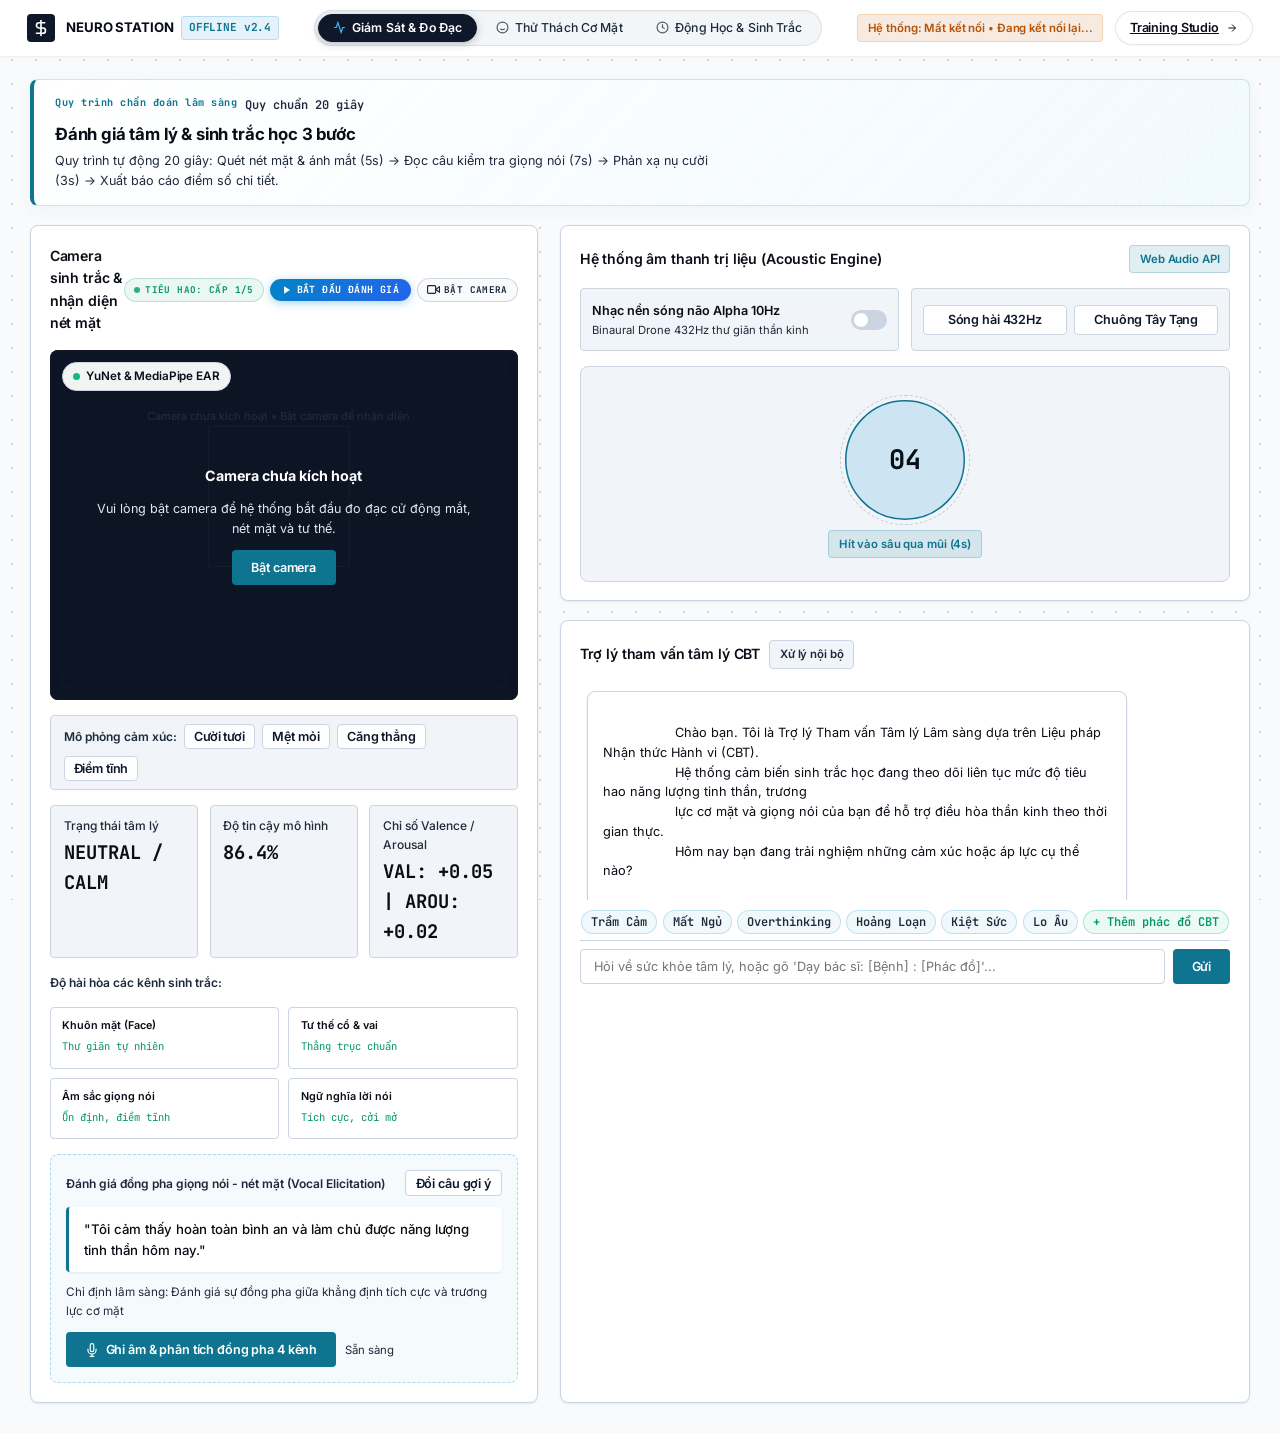
==== commit 0bba3d4b: "v1.1" ====
--- a/templates/index.html
+++ b/templates/index.html
@@ -87,17 +87,15 @@
     <section id="tab-monitor" class="tab-pane active">
 
       <!-- Interactive Guided 3-Step Assessment Banner -->
-      <div class="glass-panel assessment-hero-banner" style="padding: 0.95rem 1.4rem;">
+      <div class="glass-panel assessment-hero-banner" style="padding: 1rem 1.4rem; margin-bottom: 1.25rem;">
         <div class="hero-left">
-          <div style="display:flex; align-items:center; gap:0.5rem; margin-bottom:0.25rem;">
-            <span class="hero-badge">QUY TRÌNH CHẨN ĐOÁN LÂM SÀNG TOÀN DIỆN</span>
+          <div style="display:flex; align-items:center; gap:0.5rem; margin-bottom:0.35rem;">
+            <span class="hero-badge">Quy trình chẩn đoán lâm sàng</span>
             <span
-              style="font-family:var(--font-mono); font-size:0.65rem; color:var(--text-muted); font-weight:600;">[20S
-              PROTOCOL]</span>
-          </div>
-          <h2 class="hero-title" style="font-size:1.05rem; margin-bottom:0.25rem;">Đánh Giá Tâm Lý & Sinh Trắc Học 3
-            Bước</h2>
-          <p class="hero-desc" style="font-size:0.76rem; line-height:1.45; margin:0;">
+              style="font-family:var(--font-mono); font-size:0.72rem; color:var(--text-secondary); font-weight:600;">Quy chuẩn 20 giây</span>
+          </div>
+          <h2 class="hero-title" style="font-size:1.12rem; font-weight:700; margin-bottom:0.25rem;">Đánh giá tâm lý & sinh trắc học 3 bước</h2>
+          <p class="hero-desc" style="font-size:0.84rem; line-height:1.55; margin:0; color:var(--text-secondary);">
             Quy trình tự động 20 giây: Quét nét mặt & ánh mắt (5s) → Đọc câu kiểm tra giọng nói (7s) → Phản xạ nụ cười
             (3s) → Xuất báo cáo điểm số chi tiết.
           </p>
@@ -110,20 +108,20 @@
         <div class="glass-panel monitor-card" id="tab-monitor-camera-card">
           <div class="card-header-row" id="camera-card-header">
             <div class="card-title-group">
-              <span class="card-title">Camera Sinh Trắc & Nhận Diện Nét Mặt</span>
+              <span class="card-title">Camera sinh trắc & nhận diện nét mặt</span>
             </div>
             <div class="cam-action-bar">
               <!-- Exhaustion Status Chip -->
               <span class="cam-status-chip" id="status-exhaustion-badge">
                 <span class="cam-chip-dot"></span>
-                <span class="cam-chip-label">TIÊU HAO: CẤP 1/5</span>
+                <span class="cam-chip-label">Tiêu hao: Cấp 1/5</span>
               </span>
               <!-- Start Assessment Button -->
               <button class="cam-btn-assess" id="btn-start-assess-cam-header">
                 <svg width="10" height="10" viewBox="0 0 24 24" fill="currentColor">
                   <polygon points="5 3 19 12 5 21 5 3" />
                 </svg>
-                BẮT ĐẦU ĐÁNH GIÁ
+                Bắt đầu đánh giá
               </button>
               <!-- Camera Toggle Button -->
               <button class="cam-btn-toggle" id="webcam-toggle-btn">
@@ -131,7 +129,7 @@
                   <path d="M23 7l-7 5 7 5V7z" />
                   <rect x="1" y="5" width="15" height="14" rx="2" ry="2" />
                 </svg>
-                <span id="webcam-toggle-label">BẬT</span>
+                <span id="webcam-toggle-label">Bật camera</span>
               </button>
             </div>
           </div>
@@ -144,26 +142,24 @@
             <!-- Dynamic Live HUD Status Overlay (Switches RED -> GREEN on Face Detection) -->
             <div id="camera-live-hud-badge"
               style="position:absolute; bottom:10px; left:0; right:0; display:none; justify-content:center; pointer-events:none; z-index:8;">
-              <span id="camera-live-hud-text" class="badge badge-danger"
-                style="font-size:0.72rem; padding:0.35rem 0.85rem; box-shadow:0 4px 14px rgba(0,0,0,0.6); backdrop-filter:blur(10px); display:inline-flex; align-items:center; gap:6px;">
+              <span id="camera-live-hud-text" class="badge badge-warning"
+                style="font-size:0.76rem; padding:0.35rem 0.85rem; box-shadow:0 4px 14px rgba(0,0,0,0.6); backdrop-filter:blur(10px); display:inline-flex; align-items:center; gap:6px;">
                 <span id="camera-live-hud-dot"
                   style="width:7px; height:7px; border-radius:50%; background:#ef4444; display:inline-block;"></span>
-                <span id="camera-live-hud-label">[ĐANG TÌM KHUÔN MẶT - VUI LÒNG HƯỚNG VÀO CAMERA]</span>
+                <span id="camera-live-hud-label">Chưa phát hiện khuôn mặt • Vui lòng hướng vào giữa khung ngắm</span>
               </span>
             </div>
 
             <!-- Camera Standby / Permission Overlay -->
             <div id="camera-standby-overlay"
-              style="position:absolute; top:0; left:0; right:0; bottom:0; display:flex; flex-direction:column; align-items:center; justify-content:center; gap:0.8rem; background:rgba(15, 23, 42, 0.82); z-index:10; color:#FFFFFF; text-align:center; padding:1.5rem;">
-              <div style="font-family:var(--font-mono); font-size:0.85rem; font-weight:700;">CAMERA ĐANG CHỜ KÍCH HOẠT
-              </div>
-              <div style="font-size:0.76rem; color:#CBD5E1; max-width:380px; line-height:1.5;">
-                Nhấn nút bên dưới để cấp quyền Webcam. AI sẽ quét khuôn mặt thật của bạn để nhận diện nụ cười, độ thư
-                thái và tư thế.
+              style="position:absolute; top:0; left:0; right:0; bottom:0; display:flex; flex-direction:column; align-items:center; justify-content:center; gap:0.8rem; background:rgba(15, 23, 42, 0.88); z-index:10; color:#FFFFFF; text-align:center; padding:1.5rem;">
+              <div style="font-size:0.95rem; font-weight:700;">Camera chưa kích hoạt</div>
+              <div style="font-size:0.84rem; color:#E2E8F0; max-width:380px; line-height:1.55;">
+                Vui lòng bật camera để hệ thống bắt đầu đo đạc cử động mắt, nét mặt và tư thế.
               </div>
               <button class="btn btn-primary" id="btn-start-camera-overlay"
-                style="background:#0284C7; font-size:0.78rem; padding:0.6rem 1.2rem;">
-                [BẬT CAMERA & BẮT ĐẦU QUÉT]
+                style="font-size:0.84rem; padding:0.6rem 1.25rem;">
+                Bật camera
               </button>
             </div>
 
@@ -172,10 +168,15 @@
             <div class="hud-reticle-tr"></div>
             <div class="hud-reticle-bl"></div>
             <div class="hud-reticle-br"></div>
-            <div class="hud-overlay-text" id="hud-backbone-status"
-              style="position:absolute; top:10px; left:12px; bottom:auto; font-size:0.58rem; padding:0.12rem 0.38rem; background:rgba(0,0,0,0.45); color:rgba(255,255,255,0.7); border:1px solid rgba(255,255,255,0.1); border-radius:3px;">
-              YUNET ONNX
-            </div>
+
+            <!-- Synchronized Top HUD Model Chip -->
+            <div class="multiverse-hud-top" style="justify-content:flex-start;">
+              <span class="multiverse-hud-chip" id="tab1-model-chip">
+                <span class="status-dot-pulse"></span>
+                <span>YuNet &amp; MediaPipe EAR</span>
+              </span>
+            </div>
+            <span id="hud-backbone-status" style="display:none;"></span>
           </div>
 
           <!-- Live Step-by-Step Guided Assessment Card (OUTSIDE Camera Viewport - Zero obstruction) -->
@@ -183,17 +184,17 @@
             style="display:none; flex-direction:column; gap:0.5rem; margin-top:0.75rem; padding:0.85rem 1rem; border:1px solid var(--border-color); background:#FFFFFF; border-radius:var(--radius-sm); box-shadow:var(--shadow-sm);">
             <div style="display:flex; justify-content:space-between; align-items:center;">
               <div class="step-badge" id="step-overlay-badge"
-                style="font-size:0.70rem; font-weight:700; color:var(--primary); font-family:var(--font-mono);">
-                BƯỚC 1/3: QUÉT KHUÔN MẶT & TƯ THẾ (5 GIÂY)
+                style="font-size:0.75rem; font-weight:700; color:var(--primary); font-family:var(--font-sans);">
+                Bước 1/3: Quét khuôn mặt & tư thế (5s)
               </div>
               <button type="button" id="btn-cancel-assessment-action" class="btn btn-outline"
-                style="padding:0.25rem 0.6rem; font-size:0.65rem; color:#EF4444; border-color:rgba(239,68,68,0.4);">
-                [HỦY ĐO ĐẠT]
+                style="padding:0.35rem 0.75rem; font-size:0.75rem; color:var(--accent-danger); border-color:rgba(239,68,68,0.4);">
+                Hủy đo đạc
               </button>
             </div>
 
             <div class="step-instruction" id="step-overlay-instruction"
-              style="font-size:0.82rem; color:var(--text-secondary); line-height:1.4;">
+              style="font-size:0.85rem; color:var(--text-secondary); line-height:1.45;">
               Hãy ngồi thẳng trước camera, nhìn thẳng vào ống kính và giữ nét mặt tự nhiên...
             </div>
 
@@ -201,8 +202,8 @@
             <div class="step-prompt-box" id="step-overlay-prompt-box"
               style="display:none; background:var(--bg-secondary); border:1px solid var(--border-color); border-radius:6px; padding:0.75rem;">
               <div
-                style="font-family:var(--font-mono); font-size:0.65rem; color:var(--primary); font-weight:700; margin-bottom:0.3rem;">
-                [VĂN BẢN ĐỌC TO VÀO MICROPHONE]:</div>
+                style="font-family:var(--font-sans); font-size:0.75rem; color:var(--primary); font-weight:700; margin-bottom:0.3rem;">
+                Văn bản đọc to vào microphone:</div>
               <div class="step-prompt-text" id="step-overlay-prompt-text"
                 style="font-size:0.92rem; font-weight:600; color:var(--text-primary); line-height:1.45;">
                 "Tôi cảm thấy hoàn toàn bình an và làm chủ được năng lượng tinh thần hôm nay."
@@ -231,68 +232,67 @@
             <div
               style="display:flex; justify-content:space-between; align-items:center; font-family:var(--font-mono); font-size:0.70rem; color:#94A3B8;">
               <span id="step-overlay-timer-label">Còn 5 giây...</span>
-              <span id="step-face-tracking-status" style="color:#10B981;">[ĐANG THEO DÕI KHUÔN MẶT]</span>
+              <span id="step-face-tracking-status" style="color:#059669; font-weight:600;">Đang theo dõi khuôn mặt</span>
             </div>
           </div>
 
           <!-- Quick Test Presets (Instant Simulation) -->
           <div
-            style="display:flex; flex-wrap:wrap; gap:0.4rem; align-items:center; background:var(--bg-card-subtle); padding:0.45rem 0.75rem; border-radius:var(--radius-xs); border:1px solid var(--border-subtle);">
-            <span class="cell-label" style="font-size:0.65rem;">THỬ CẢM XÚC:</span>
-            <button class="btn btn-outline" style="padding:0.25rem 0.5rem; font-size:0.64rem;"
-              onclick="window.clinicalStation.testManualEmotion('HAPPY / EQUILIBRIUM', 0.75, 0.40)">[CƯỜI TƯƠI]</button>
-            <button class="btn btn-outline" style="padding:0.25rem 0.5rem; font-size:0.64rem;"
-              onclick="window.clinicalStation.testManualEmotion('SAD / DEPRESSIVE', -0.55, -0.30)">[MỆT MỎI]</button>
-            <button class="btn btn-outline" style="padding:0.25rem 0.5rem; font-size:0.64rem;"
-              onclick="window.clinicalStation.testManualEmotion('ANGRY / HIGH AROUSAL', -0.45, 0.75)">[CĂNG
-              THẲNG]</button>
-            <button class="btn btn-outline" style="padding:0.25rem 0.5rem; font-size:0.64rem;"
-              onclick="window.clinicalStation.testManualEmotion('NEUTRAL / CALM', 0.05, -0.05)">[ĐIỀM TĨNH]</button>
+            style="display:flex; flex-wrap:wrap; gap:0.5rem; align-items:center; background:var(--bg-card-subtle); padding:0.55rem 0.85rem; border-radius:var(--radius-xs); border:1px solid var(--border-subtle);">
+            <span class="cell-label" style="font-size:0.75rem; font-weight:600;">Mô phỏng cảm xúc:</span>
+            <button class="btn btn-outline" style="padding:0.25rem 0.6rem; font-size:0.75rem;"
+              onclick="window.clinicalStation.testManualEmotion('HAPPY / EQUILIBRIUM', 0.75, 0.40)">Cười tươi</button>
+            <button class="btn btn-outline" style="padding:0.25rem 0.6rem; font-size:0.75rem;"
+              onclick="window.clinicalStation.testManualEmotion('SAD / DEPRESSIVE', -0.55, -0.30)">Mệt mỏi</button>
+            <button class="btn btn-outline" style="padding:0.25rem 0.6rem; font-size:0.75rem;"
+              onclick="window.clinicalStation.testManualEmotion('ANGRY / HIGH AROUSAL', -0.45, 0.75)">Căng thẳng</button>
+            <button class="btn btn-outline" style="padding:0.25rem 0.6rem; font-size:0.75rem;"
+              onclick="window.clinicalStation.testManualEmotion('NEUTRAL / CALM', 0.05, -0.05)">Điềm tĩnh</button>
           </div>
 
           <!-- Telemetry Cells -->
           <div class="telemetry-row">
             <div class="telemetry-cell">
-              <div class="cell-label">Trạng Thái Tâm Lý</div>
-              <div class="cell-value" id="metric-emotion-class" style="font-size: 0.92rem;">NEUTRAL / CALM</div>
+              <div class="cell-label">Trạng thái tâm lý</div>
+              <div class="cell-value" id="metric-emotion-class" style="font-size: 0.96rem;">NEUTRAL / CALM</div>
             </div>
             <div class="telemetry-cell">
-              <div class="cell-label">Độ Tin Cậy Model</div>
+              <div class="cell-label">Độ tin cậy mô hình</div>
               <div class="cell-value" id="metric-confidence">86.4%</div>
             </div>
             <div class="telemetry-cell">
-              <div class="cell-label">Chỉ Số Valence / Arousal</div>
-              <div class="cell-value" id="metric-va-values" style="font-size: 0.85rem;">VAL: +0.05 | AROU: +0.02</div>
+              <div class="cell-label">Chỉ số Valence / Arousal</div>
+              <div class="cell-value" id="metric-va-values" style="font-size: 0.88rem;">VAL: +0.05 | AROU: +0.02</div>
             </div>
           </div>
 
           <!-- Human-friendly Multimodal Signal Balance -->
           <div class="channel-bars-section">
-            <div class="cell-label">Độ Hài Hòa Các Kênh Sinh Trắc:</div>
+            <div class="cell-label" style="font-weight:600;">Độ hài hòa các kênh sinh trắc:</div>
             <div class="signals-grid">
               <div class="signal-card">
-                <span class="signal-title">Khuôn Mặt (Face)</span>
+                <span class="signal-title">Khuôn mặt (Face)</span>
                 <span class="signal-status" id="face-status-text">Thư giãn tự nhiên</span>
                 <div class="channel-bar-bg">
                   <div id="face-pct-bar" class="channel-bar-fill" style="width: 85%;"></div>
                 </div>
               </div>
               <div class="signal-card">
-                <span class="signal-title">Tư Thế Cổ & Vai</span>
+                <span class="signal-title">Tư thế cổ &amp; vai</span>
                 <span class="signal-status" id="body-status-text">Thẳng trục chuẩn</span>
                 <div class="channel-bar-bg">
                   <div id="body-pct-bar" class="channel-bar-fill" style="width: 90%;"></div>
                 </div>
               </div>
               <div class="signal-card">
-                <span class="signal-title">Âm Sắc Giọng Nói</span>
+                <span class="signal-title">Âm sắc giọng nói</span>
                 <span class="signal-status" id="speech-status-text">Ổn định, điềm tĩnh</span>
                 <div class="channel-bar-bg">
                   <div id="speech-pct-bar" class="channel-bar-fill" style="width: 80%;"></div>
                 </div>
               </div>
               <div class="signal-card">
-                <span class="signal-title">Ngữ Nghĩa Lời Nói</span>
+                <span class="signal-title">Ngữ nghĩa lời nói</span>
                 <span class="signal-status" id="text-status-text">Tích cực, cởi mở</span>
                 <div class="channel-bar-bg">
                   <div id="text-pct-bar" class="channel-bar-fill" style="width: 88%;"></div>
@@ -303,40 +303,40 @@
 
           <!-- Incongruence / Sarcasm Alert Banner -->
           <div id="incongruence-alert-box" class="incongruence-alert">
-            <strong>[CẢNH BÁO MÂU THUẪN CẢM XÚC]</strong><br>
+            <strong>Cảnh báo mâu thuẫn cảm xúc (Incongruence)</strong><br>
             Hệ thống phát hiện mâu thuẫn giữa lời nói và phản xạ nét mặt/giọng nói.
           </div>
 
           <!-- Vocal & Multimodal Elicitation Module -->
           <div class="vocal-box">
             <div style="display:flex; justify-content:space-between; align-items:center;">
-              <span class="cell-label">Đánh Giá Đồng Pha Giọng Nói - Nét Mặt (Vocal Elicitation)</span>
+              <span class="cell-label" style="font-weight:600;">Đánh giá đồng pha giọng nói - nét mặt (Vocal Elicitation)</span>
               <button class="btn btn-outline" id="vocal-gen-prompt-btn"
-                style="padding:0.3rem 0.6rem; font-size:0.65rem;">
-                [GENERATE NEW PROMPT]
+                style="padding:0.3rem 0.65rem; font-size:0.75rem;">
+                Đổi câu gợi ý
               </button>
             </div>
 
             <div class="prompt-quote" id="vocal-prompt-text">
               "Tôi cảm thấy hoàn toàn bình an và làm chủ được năng lượng tinh thần hôm nay."
             </div>
-            <div style="font-family:var(--font-mono); font-size:0.68rem; color:var(--text-muted);"
+            <div style="font-size:0.78rem; color:var(--text-secondary);"
               id="vocal-prompt-rationale">
-              [CHỈ ĐỊNH LÂM SÀNG: Đánh giá sự đồng pha giữa khẳng định tích cực và trương lực cơ mặt]
+              Chỉ định lâm sàng: Đánh giá sự đồng pha giữa khẳng định tích cực và trương lực cơ mặt
             </div>
 
             <div class="vocal-actions">
-              <button class="btn btn-primary" id="vocal-record-btn">
+              <button class="btn btn-primary" id="vocal-record-btn" style="padding:0.6rem 1.2rem; font-size:0.84rem;">
                 <svg width="14" height="14" viewBox="0 0 24 24" fill="none" stroke="currentColor" stroke-width="2">
                   <path d="M12 1a3 3 0 0 0-3 3v8a3 3 0 0 0 6 0V4a3 3 0 0 0-3-3z" />
                   <path d="M19 10v2a7 7 0 0 1-14 0v-2" />
                   <line x1="12" y1="19" x2="12" y2="23" />
                   <line x1="8" y1="23" x2="16" y2="23" />
                 </svg>
-                [GHI ÂM & PHÂN TÍCH ĐỒNG PHA 4 KÊNH]
+                Ghi âm &amp; phân tích đồng pha 4 kênh
               </button>
               <span id="vocal-status-text"
-                style="font-family:var(--font-mono); font-size:0.68rem; color:var(--text-secondary);">[STANDBY]</span>
+                style="font-family:var(--font-sans); font-size:0.76rem; color:var(--text-secondary);">Sẵn sàng</span>
             </div>
 
             <div id="vocal-report-result"
@@ -352,17 +352,16 @@
           <!-- Acoustic Therapy Engine Card -->
           <div class="glass-panel monitor-card">
             <div class="card-header-row">
-              <span class="card-title">Hệ Thống Âm Thanh Trị Liệu (Acoustic Engine)</span>
-              <span class="badge badge-clinical">[WEB AUDIO SYNTHESIS]</span>
+              <span class="card-title">Hệ thống âm thanh trị liệu (Acoustic Engine)</span>
+              <span class="badge badge-clinical">Web Audio API</span>
             </div>
 
             <div class="therapy-controls">
               <!-- Ambient Switch -->
               <div class="therapy-toggle-card">
                 <div>
-                  <div style="font-family:var(--font-mono); font-size:0.72rem; font-weight:700;">NHẠC NỀN SÓNG ALPHA
-                    10HZ</div>
-                  <div style="font-size:0.70rem; color:var(--text-muted);">Binaural Drone 432Hz thư giãn</div>
+                  <div style="font-size:0.84rem; font-weight:600; color:var(--text-primary);">Nhạc nền sóng não Alpha 10Hz</div>
+                  <div style="font-size:0.75rem; color:var(--text-secondary);">Binaural Drone 432Hz thư giãn thần kinh</div>
                 </div>
                 <label class="switch">
                   <input type="checkbox" id="ambient-audio-switch">
@@ -371,14 +370,14 @@
               </div>
 
               <!-- Manual 5s Interventions -->
-              <div class="therapy-toggle-card" style="display:flex; gap:0.4rem; justify-content:center;">
+              <div class="therapy-toggle-card" style="display:flex; gap:0.5rem; justify-content:center;">
                 <button class="btn btn-outline" id="play-chime-btn"
-                  style="flex:1; padding:0.4rem 0.5rem; font-size:0.65rem;">
-                  [SÓNG HÀI 432HZ]
+                  style="flex:1; padding:0.45rem 0.6rem; font-size:0.78rem;">
+                  Sóng hài 432Hz
                 </button>
                 <button class="btn btn-outline" id="play-bowl-btn"
-                  style="flex:1; padding:0.4rem 0.5rem; font-size:0.65rem;">
-                  [CHUÔNG TÂY TẠNG]
+                  style="flex:1; padding:0.45rem 0.6rem; font-size:0.78rem;">
+                  Chuông Tây Tạng
                 </button>
               </div>
             </div>
@@ -391,7 +390,7 @@
                   <span class="breath-timer-text" id="breath-timer-text">04</span>
                 </div>
               </div>
-              <div class="breath-phase-badge" id="breath-phase-badge">[HÍT VÀO SÂU QUA MŨI - 4S]</div>
+              <div class="breath-phase-badge" id="breath-phase-badge">Hít vào sâu qua mũi (4s)</div>
             </div>
           </div>
 
@@ -399,15 +398,14 @@
           <div class="glass-panel monitor-card" style="flex:1;">
             <div class="card-header-row">
               <div class="card-title-group">
-                <span class="card-title">Bác Sĩ Tâm Lý Lâm Sàng (CBT Assistant)</span>
-                <span class="badge badge-neutral">[OFFLINE REASONING]</span>
+                <span class="card-title">Trợ lý tham vấn tâm lý CBT</span>
+                <span class="badge badge-neutral">Xử lý nội bộ</span>
               </div>
             </div>
 
             <div class="chat-container">
               <div class="chat-history" id="chat-messages-container">
-                <div class="chat-bubble chat-bubble-ai">
-                  [CLINICAL STATION READY: SESSION INITIALIZED]
+                <div class="chat-bubble chat-bubble-ai" style="font-size:0.85rem; line-height:1.55;">
                   Chào bạn. Tôi là Trợ lý Tham vấn Tâm lý Lâm sàng dựa trên Liệu pháp Nhận thức Hành vi (CBT).
                   Hệ thống cảm biến sinh trắc học đang theo dõi liên tục mức độ tiêu hao năng lượng tinh thần, trương
                   lực cơ mặt và giọng nói của bạn để hỗ trợ điều hòa thần kinh theo thời gian thực.
@@ -417,26 +415,24 @@
 
               <div class="cbt-suggestion-chips" id="cbt-suggestion-chips">
                 <button type="button" class="chip-btn" data-query="Trầm cảm là gì và cách vượt qua?">Trầm Cảm</button>
-                <button type="button" class="chip-btn" data-query="Tôi bị mất ngủ cả tuần nay, làm sao để ngủ ngon?">Mất
-                  Ngủ</button>
+                <button type="button" class="chip-btn" data-query="Tôi bị mất ngủ cả tuần nay, làm sao để ngủ ngon?">Mất Ngủ</button>
                 <button type="button" class="chip-btn"
                   data-query="Làm sao chữa chứng overthinking hay suy nghĩ quá mức?">Overthinking</button>
                 <button type="button" class="chip-btn"
-                  data-query="Cơn hoảng loạn (Panic Attack) lúc tim đập thình thịch thì xử lý thế nào?">Hoảng
-                  Loạn</button>
+                  data-query="Cơn hoảng loạn (Panic Attack) lúc tim đập thình thịch thì xử lý thế nào?">Hoảng Loạn</button>
                 <button type="button" class="chip-btn"
                   data-query="Tôi đang bị kiệt sức nghề nghiệp (Burnout), tôi cần làm gì?">Kiệt Sức</button>
                 <button type="button" class="chip-btn"
                   data-query="Rối loạn lo âu lan tỏa (GAD) có chữa khỏi được không?">Lo Âu</button>
                 <button type="button" class="chip-btn chip-teach"
-                  data-query="Dạy bác sĩ: [Tên bệnh] : [Phác đồ điều trị của bạn]">+ Dạy Bác Sĩ</button>
+                  data-query="Dạy bác sĩ: [Tên bệnh] : [Phác đồ điều trị của bạn]">+ Thêm phác đồ CBT</button>
               </div>
 
               <div class="chat-input-row">
-                <input type="text" id="chat-input-field" class="chat-input"
-                  placeholder="Hỏi về bệnh lý, tâm lý, hoặc gõ 'Dạy bác sĩ: [Bệnh] : [Phác đồ]'...">
-                <button class="btn btn-primary" id="chat-send-btn">
-                  [GỬI]
+                <input type="text" id="chat-input-field" class="chat-input" style="font-size:0.85rem;"
+                  placeholder="Hỏi về sức khỏe tâm lý, hoặc gõ 'Dạy bác sĩ: [Bệnh] : [Phác đồ]'...">
+                <button class="btn btn-primary" id="chat-send-btn" style="padding:0.6rem 1.2rem; font-size:0.84rem;">
+                  Gửi
                 </button>
               </div>
             </div>
@@ -460,8 +456,8 @@
           <div class="glass-panel monitor-card">
             <div class="card-header-row">
               <div class="card-title-group">
-                <span class="card-title">Biểu Cảm Mẫu</span>
-                <span class="badge badge-clinical" id="game-result-badge">[READY: CHỜ BẮT ĐẦU]</span>
+                <span class="card-title">Biểu cảm mẫu</span>
+                <span class="badge badge-clinical" id="game-result-badge">Sẵn sàng</span>
               </div>
               <button class="btn-shuffle-expression" id="game-next-target-btn">
                 <svg width="13" height="13" viewBox="0 0 24 24" fill="none" stroke="currentColor" stroke-width="2.4"
@@ -471,7 +467,7 @@
                   <polyline points="21 16 21 21 16 21" />
                   <line x1="15" y1="15" x2="21" y2="21" />
                 </svg>
-                ĐỔI BIỂU CẢM
+                Đổi biểu cảm
               </button>
             </div>
 
@@ -480,12 +476,11 @@
             </div>
 
             <div style="margin-top:0.75rem;">
-              <h2 id="game-target-title" style="font-size: 1.05rem; font-weight: 700; margin-bottom: 0.25rem;">NỤ CƯỜI
-                TỰ NHIÊN (DUCHENNE SMILE)</h2>
-              <p id="game-target-desc" style="font-size: 0.82rem; color: var(--text-secondary); margin-bottom:0.5rem;">
+              <h2 id="game-target-title" style="font-size: 1.05rem; font-weight: 700; margin-bottom: 0.25rem;">Nụ cười tự nhiên (Duchenne Smile)</h2>
+              <p id="game-target-desc" style="font-size: 0.84rem; color: var(--text-secondary); margin-bottom:0.5rem; line-height: 1.5;">
                 Nâng khóe miệng, tạo nếp nhăn đuôi mắt nhẹ, thả lỏng cơ trán.</p>
 
-              <div class="cell-label" style="margin-bottom:0.3rem;">Nhóm cơ cần vận động:</div>
+              <div class="cell-label" style="margin-bottom:0.35rem; font-size: 0.80rem;">Nhóm cơ cần vận động:</div>
               <div id="game-target-muscles" style="display:flex; flex-wrap:wrap; gap:0.4rem;">
                 <span class="badge badge-neutral">Cơ gò má lớn</span>
                 <span class="badge badge-neutral">Cơ vòng mi</span>
@@ -496,28 +491,39 @@
           <!-- Right Viewport: User Live Webcam & 3s Countdown Overlay -->
           <div class="glass-panel monitor-card">
             <div class="card-header-row">
-              <span class="card-title">Camera Của Bạn (Trực Tiếp)</span>
-              <span class="badge badge-success" id="game-cam-status-badge">[CAMERA TRỰC TIẾP]</span>
+              <span class="card-title">Camera của bạn (Trực tiếp)</span>
+              <span class="badge badge-success" id="game-cam-status-badge">Camera trực tiếp</span>
             </div>
 
             <div class="game-cam-viewport">
               <video id="game-webcam-video" autoplay playsinline muted></video>
               <canvas id="game-overlay-canvas"></canvas>
 
-              <!-- Standby overlay if camera is not running -->
+              <!-- Synchronized Top HUD Model Chip -->
+              <div class="multiverse-hud-top" style="justify-content:flex-start;">
+                <span class="multiverse-hud-chip" id="game-model-chip">
+                  <span class="status-dot-pulse"></span>
+                  <span>YuNet &amp; MediaPipe</span>
+                </span>
+              </div>
+
+              <!-- Standby overlay if camera is not running (Synchronized with Tab 1) -->
               <div id="game-cam-standby"
-                style="position:absolute; top:0; left:0; right:0; bottom:0; display:none; flex-direction:column; align-items:center; justify-content:center; gap:0.7rem; background:rgba(15,23,42,0.85); color:#fff; text-align:center; padding:1.2rem; z-index:15;">
-                <div style="font-size:0.85rem; font-weight:700;">CAMERA ĐANG TẮT</div>
-                <div style="font-size:0.75rem; color:#cbd5e1;">Bật camera để bắt đầu thử thách cơ mặt.</div>
+                style="position:absolute; top:0; left:0; right:0; bottom:0; display:none; flex-direction:column; align-items:center; justify-content:center; gap:0.8rem; background:rgba(15, 23, 42, 0.88); color:#FFFFFF; text-align:center; padding:1.5rem; z-index:15;">
+                <div style="font-size:0.95rem; font-weight:700;">Camera chưa kích hoạt</div>
+                <div style="font-size:0.84rem; color:#E2E8F0; max-width:380px; line-height:1.55;">
+                  Vui lòng bật camera để hệ thống bắt đầu đo đạc cử động mắt, nét mặt và tư thế.
+                </div>
                 <button class="btn btn-primary" id="game-enable-cam-btn"
-                  style="background:#0284c7; font-size:0.75rem;">[BẬT CAMERA]</button>
+                  style="font-size:0.84rem; padding:0.6rem 1.25rem;">
+                  Bật camera
+                </button>
               </div>
 
               <!-- 3-Second Overlay directly over user camera -->
               <div id="game-countdown-overlay" class="countdown-overlay">
                 <div style="text-align:center;">
-                  <div class="cell-label" style="color:#FFFFFF; font-size:0.85rem; margin-bottom:0.5rem;">CHUẨN BỊ BẮT
-                    CHƯỚC BIỂU CẢM:</div>
+                  <div class="cell-label" style="color:#FFFFFF; font-size:0.85rem; margin-bottom:0.5rem;">Chuẩn bị bắt chước biểu cảm:</div>
                   <div id="game-countdown-digits" class="countdown-digits">03</div>
                 </div>
               </div>
@@ -527,13 +533,13 @@
                 <div class="hud-result-box">
 
                   <div class="hud-header-row">
-                    <span class="hud-status-badge pass" id="hud-status-badge">[XUẤT SẮC - ĐỒNG BỘ NỤ CƯỜI]</span>
+                    <span class="hud-status-badge pass" id="hud-status-badge">Xuất sắc • Đồng bộ nụ cười</span>
                     <button type="button" class="hud-close-btn" id="hud-close-btn"
                       title="Đóng bảng điểm">&times;</button>
                   </div>
 
                   <div class="hud-score-center">
-                    <div class="hud-score-label">ĐỘ TRÙNG KHỚP CƠ MẶT</div>
+                    <div class="hud-score-label">Độ trùng khớp cơ mặt</div>
                     <div class="hud-score-number" id="hud-score-number">94.8%</div>
                     <div class="hud-score-bar-bg">
                       <div class="hud-score-bar-fill" id="hud-score-bar-fill" style="width: 94.8%;"></div>
@@ -542,33 +548,33 @@
 
                   <div class="hud-stats-row">
                     <div class="hud-stat-item">
-                      <span class="hud-stat-label">CHUỖI ĐẠT</span>
+                      <span class="hud-stat-label">Chuỗi đạt</span>
                       <span class="hud-stat-val" id="hud-streak-val">0</span>
                     </div>
                     <div class="hud-stat-divider"></div>
                     <div class="hud-stat-item">
-                      <span class="hud-stat-label">KỶ LỤC</span>
+                      <span class="hud-stat-label">Kỷ lục</span>
                       <span class="hud-stat-val" id="hud-highscore-val">0.0%</span>
                     </div>
                     <div class="hud-stat-divider"></div>
                     <div class="hud-stat-item">
-                      <span class="hud-stat-label">KẾT QUẢ</span>
-                      <span class="hud-stat-val" id="hud-rating-val">ĐẠT</span>
+                      <span class="hud-stat-label">Kết quả</span>
+                      <span class="hud-stat-val" id="hud-rating-val">Đạt</span>
                     </div>
                   </div>
 
                   <div class="hud-muscles-row" id="hud-muscles-row"></div>
 
                   <div id="hud-clinical-insight"
-                    style="font-size:0.74rem; color:#e2e8f0; text-align:center; line-height:1.38; padding:0.25rem 0.5rem; background:rgba(0,0,0,0.25); border-radius:6px; border:1px solid rgba(255,255,255,0.08);">
+                    style="font-size:0.78rem; color:#e2e8f0; text-align:center; line-height:1.45; padding:0.4rem 0.6rem; background:rgba(0,0,0,0.3); border-radius:6px; border:1px solid rgba(255,255,255,0.08);">
                   </div>
 
                   <div class="hud-actions-row">
                     <button type="button" class="btn btn-outline-light" id="hud-retry-btn">
-                      [THỬ LẠI]
+                      Thử lại
                     </button>
                     <button type="button" class="btn btn-primary" id="hud-next-btn">
-                      [THỬ THÁCH TIẾP THEO →]
+                      Thử thách tiếp theo →
                     </button>
                   </div>
 
@@ -583,7 +589,7 @@
                   <circle cx="12" cy="12" r="10" />
                   <polygon points="10 8 16 12 10 16 10 8" />
                 </svg>
-                [BẮT ĐẦU THỬ THÁCH 3 GIÂY]
+                Bắt đầu thử thách (3s)
               </button>
             </div>
           </div>
@@ -593,17 +599,17 @@
         <!-- Bottom Row: Score & Muscle Feedback -->
         <div class="glass-panel monitor-card">
           <div class="card-header-row">
-            <span class="card-title">Kết Quả Phân Tích Cơ Mặt & Độ Trùng Khớp</span>
+            <span class="card-title">Kết quả phân tích cơ mặt &amp; độ trùng khớp</span>
             <div style="display:flex; gap:0.5rem;">
-              <span class="badge badge-neutral">CHUỖI: <strong id="game-streak-value">0</strong></span>
-              <span class="badge badge-neutral">KỶ LỤC: <strong id="game-high-score-value">0.0%</strong></span>
+              <span class="badge badge-neutral">Chuỗi: <strong id="game-streak-value">0</strong></span>
+              <span class="badge badge-neutral">Kỷ lục: <strong id="game-high-score-value">0.0%</strong></span>
             </div>
           </div>
 
           <div style="display:grid; grid-template-columns: 260px 1fr; gap:1.25rem; align-items:center;">
             <div
               style="background:var(--bg-card-subtle); padding:1rem; border-radius:var(--radius-xs); border:1px solid var(--border-subtle); text-align:center;">
-              <div class="cell-label">ĐIỂM TRÙNG KHỚP (COSINE)</div>
+              <div class="cell-label">Độ trùng khớp (Cosine)</div>
               <div id="game-score-value"
                 style="font-family:var(--font-mono); font-size:2.8rem; font-weight:800; color:var(--text-primary); margin:0.2rem 0;">
                 0.0%
@@ -617,11 +623,11 @@
               <div class="cell-label">Đánh giá từng nhóm cơ:</div>
               <div id="game-muscle-feedback-list" style="display:flex; flex-direction:column; gap:0.4rem;">
                 <div class="telemetry-cell" style="padding:0.5rem 0.75rem;">
-                  <span class="cell-label">Chưa có dữ liệu - Nhấn [Bắt Đầu Thử Thách 3 Giây]</span>
+                  <span class="cell-label">Chưa có dữ liệu • Nhấn Bắt đầu thử thách (3s)</span>
                 </div>
               </div>
               <div
-                style="background:rgba(2, 132, 199, 0.05); border-left:3px solid var(--accent-clinical); padding:0.6rem 0.8rem; border-radius:var(--radius-xs); font-size:0.78rem; line-height:1.4;">
+                style="background:rgba(2, 132, 199, 0.05); border-left:3px solid var(--accent-clinical); padding:0.6rem 0.8rem; border-radius:var(--radius-xs); font-size:0.80rem; line-height:1.45;">
                 <span id="game-clinical-insight">
                   Bài tập giúp thư giãn cơ mặt và tái lập cân bằng dây thần kinh số VII.
                 </span>
@@ -640,29 +646,24 @@
     <section id="tab-forecast" class="tab-pane">
 
       <!-- Hero Header Banner -->
-      <div class="glass-panel assessment-hero-banner" style="padding: 0.95rem 1.4rem; margin-bottom: 1.25rem;">
+      <div class="glass-panel assessment-hero-banner" style="padding: 1rem 1.4rem; margin-bottom: 1.25rem;">
         <div class="hero-left">
-          <div style="display:flex; align-items:center; gap:0.5rem; margin-bottom:0.25rem; flex-wrap:wrap;">
-            <span class="hero-badge"
-              style="background:rgba(56, 189, 248, 0.15); color:#38BDF8; border-color:rgba(56, 189, 248, 0.3);">CLINICAL
-              BIOMETRICS &amp; BEHAVIORAL DYNAMICS</span>
-            <span style="font-family:var(--font-mono); font-size:0.65rem; color:var(--text-muted); font-weight:600;">[CV
-              &amp; TELEMETRY ENGINE v3.5]</span>
-            <span class="badge"
-              style="background:rgba(16, 185, 129, 0.15); color:#10B981; border:1px solid rgba(16, 185, 129, 0.3); font-size:0.62rem;">ONLINE
-              MONITORING</span>
-          </div>
-          <h2 class="hero-title" style="font-size:1.05rem; margin-bottom:0.25rem;">Giám Sát Động Học Hành Vi &amp; Đánh Giá Giọng Nói (Session Protocol)</h2>
-          <p class="hero-desc" style="font-size:0.76rem; line-height:1.45; margin:0;">
+          <div style="display:flex; align-items:center; gap:0.5rem; margin-bottom:0.35rem; flex-wrap:wrap;">
+            <span class="hero-badge">Sinh trắc học &amp; Động học hành vi</span>
+            <span style="font-family:var(--font-mono); font-size:0.74rem; color:var(--text-secondary); font-weight:600;">Thị giác máy tính &amp; Đo từ xa</span>
+            <span class="badge badge-success" style="font-size:0.72rem;">Giám sát trực tiếp</span>
+          </div>
+          <h2 class="hero-title" style="font-size:1.12rem; font-weight:700; margin-bottom:0.25rem;">Giám sát động học hành vi &amp; đánh giá giọng nói</h2>
+          <p class="hero-desc" style="font-size:0.84rem; line-height:1.55; margin:0; color:var(--text-secondary);">
             Hệ thống phân tích thị giác máy tính lâm sàng kết hợp trích xuất nhịp chớp mắt MediaPipe EAR 6 điểm, đo phương sai đỉnh mũi YuNet nhận diện bồn chồn và quy trình đánh giá giọng nói chuẩn hóa 15 giây.
           </p>
         </div>
         <div style="display:flex; align-items:center; gap:0.5rem; flex-shrink:0;">
           <button type="button" class="btn btn-outline" id="btn-open-ai-eval"
-            style="font-size:0.72rem; padding:0.45rem 0.85rem; border-color:rgba(56,189,248,0.4); color:#38BDF8; display:inline-flex; align-items:center; gap:0.35rem;"
+            style="font-size:0.78rem; padding:0.45rem 0.85rem; display:inline-flex; align-items:center; gap:0.35rem;"
             title="Xem báo cáo chi tiết về Accuracy, Recall, Confusion Matrix và các giới hạn kỹ thuật của hệ thống">
             <svg width="13" height="13" viewBox="0 0 24 24" fill="none" stroke="currentColor" stroke-width="2.2"><line x1="18" y1="20" x2="18" y2="10"/><line x1="12" y1="20" x2="12" y2="4"/><line x1="6" y1="20" x2="6" y2="14"/></svg>
-            <span>Báo Cáo AI &amp; Recall</span>
+            <span>Báo cáo AI &amp; Recall</span>
           </button>
         </div>
       </div>
@@ -674,18 +675,18 @@
 
           <div class="card-header-row" style="margin-bottom:0; flex-wrap:wrap; gap:0.5rem;">
             <div class="card-title-group">
-              <span class="card-title">Thị Giác Sinh Trắc &amp; Nhận Diện Động Học (Clinical Vision Station)</span>
-              <span class="badge badge-warning" id="multiverse-burnout-badge">[BURNOUT INDEX: 28%]</span>
+              <span class="card-title">Thị giác sinh trắc &amp; nhận diện động học</span>
+              <span class="badge badge-warning" id="multiverse-burnout-badge">Nguy cơ kiệt sức: 28%</span>
             </div>
             <div style="display:flex; align-items:center; gap:0.45rem; flex-wrap:wrap;">
               <!-- Camera Toggle Button for Tab 3 -->
               <button class="cam-btn-toggle" id="multiverse-cam-toggle-btn"
-                style="padding:0.32rem 0.65rem; font-size:0.7rem;">
-                <svg width="12" height="12" viewBox="0 0 24 24" fill="none" stroke="currentColor" stroke-width="2.2">
+                style="padding:0.4rem 0.85rem; font-size:0.78rem;">
+                <svg width="13" height="13" viewBox="0 0 24 24" fill="none" stroke="currentColor" stroke-width="2.2">
                   <path d="M23 7l-7 5 7 5V7z" />
                   <rect x="1" y="5" width="15" height="14" rx="2" ry="2" />
                 </svg>
-                <span id="multiverse-cam-toggle-label">BẬT</span>
+                <span id="multiverse-cam-toggle-label">Bật camera</span>
               </button>
             </div>
           </div>
@@ -715,62 +716,44 @@
             <div class="multiverse-hud-top">
               <span class="multiverse-hud-chip" id="multiverse-hud-backbone-status">
                 <span class="status-dot-pulse"></span>
-                <span>YUNET ONNX &amp; MEDIAPIPE EAR</span>
+                <span>YuNet &amp; MediaPipe EAR</span>
               </span>
               <span class="multiverse-hud-chip" id="multiverse-expression-chip"
-                style="background:rgba(255,255,255,0.92); color:#0284C7; border-color:rgba(2,132,199,0.25);">
-                BIỂU CẢM: [CHỜ CAMERA]
+                style="background:rgba(255,255,255,0.95); color:var(--accent-clinical); border-color:var(--border-subtle);">
+                Biểu cảm: Chờ camera
               </span>
               <span class="multiverse-hud-chip" id="multiverse-status-chip"
-                style="background:rgba(255,255,255,0.92); color:#059669; border-color:rgba(5,150,105,0.25);">
-                ĐỘNG HỌC: ĐẦU &amp; MẮT
+                style="background:rgba(255,255,255,0.95); color:var(--accent-success); border-color:var(--border-subtle);">
+                Động học: Đầu &amp; mắt
               </span>
             </div>
 
-            <!-- Center Face-Lost Clinical Warning Banner (Prominently displayed when face is not found) -->
-            <div id="multiverse-face-lost-alert" class="multiverse-face-alert-overlay"
-              style="position:absolute; top:28%; left:50%; transform:translateX(-50%); display:none; flex-direction:column; align-items:center; gap:0.45rem; background:rgba(127, 29, 29, 0.94); border:1.5px solid #F87171; border-radius:8px; padding:0.85rem 1.5rem; box-shadow:0 8px 24px rgba(239, 68, 68, 0.45); backdrop-filter:blur(10px); z-index:15; text-align:center; max-width:88%;">
-              <div style="display:flex; align-items:center; gap:0.5rem; color:#FEE2E2; font-family:var(--font-sans); font-weight:700; font-size:0.85rem; letter-spacing:0.02em;">
-                <svg width="18" height="18" viewBox="0 0 24 24" fill="none" stroke="#F87171" stroke-width="2.5">
-                  <path d="M10.29 3.86L1.82 18a2 2 0 0 0 1.71 3h16.94a2 2 0 0 0 1.71-3L13.71 3.86a2 2 0 0 0-3.42 0z"/>
-                  <line x1="12" y1="9" x2="12" y2="13"/>
-                  <line x1="12" y1="17" x2="12.01" y2="17"/>
-                </svg>
-                <span>CẢNH BÁO: CHƯA PHÁT HIỆN KHUÔN MẶT</span>
-              </div>
-              <div style="font-size:0.72rem; color:rgba(254, 226, 226, 0.9); line-height:1.4;">
-                Vui lòng ngồi thẳng, đảm bảo đủ ánh sáng và hướng khuôn mặt vào giữa camera để hệ thống thu nhận dữ liệu.
-              </div>
-            </div>
-
-            <!-- Dynamic Live HUD Status Overlay (Switches RED -> GREEN on Face Detection) -->
+            <!-- Hidden elements preserved for zero JavaScript regressions -->
+            <div id="multiverse-face-lost-alert" style="display:none !important;"></div>
+            <div id="multiverse-filter-readout" style="display:none !important;"></div>
+
+            <!-- Dynamic Live HUD Status Overlay (Switches AMBER -> GREEN on Face Detection) -->
             <div id="multiverse-live-hud-badge"
               style="position:absolute; bottom:12px; left:0; right:0; display:none; justify-content:center; pointer-events:none; z-index:12;">
-              <span id="multiverse-live-hud-text" class="badge badge-danger"
-                style="font-size:0.72rem; padding:0.35rem 0.85rem; box-shadow:0 4px 14px rgba(0,0,0,0.15); backdrop-filter:blur(10px); display:inline-flex; align-items:center; gap:6px;">
+              <span id="multiverse-live-hud-text" class="badge badge-warning"
+                style="font-size:0.76rem; padding:0.35rem 0.85rem; box-shadow:0 4px 14px rgba(0,0,0,0.6); backdrop-filter:blur(10px); display:inline-flex; align-items:center; gap:6px;">
                 <span id="multiverse-live-hud-dot"
                   style="width:7px; height:7px; border-radius:50%; background:#ef4444; display:inline-block;"></span>
-                <span id="multiverse-live-hud-label">[ĐANG TÌM KHUÔN MẶT - VUI LÒNG HƯỚNG VÀO CAMERA]</span>
+                <span id="multiverse-live-hud-label">Chưa phát hiện khuôn mặt • Vui lòng hướng vào giữa khung ngắm</span>
               </span>
             </div>
 
-            <!-- Video Bottom HUD -->
-            <div class="multiverse-hud-bottom">
-              <div id="multiverse-filter-readout" class="multiverse-filter-tag">
-                [CLINICAL STATION] Khung hình quang học thời gian thực • Giám sát cử động mắt &amp; vi dịch chuyển đầu
-              </div>
-            </div>
-
-            <!-- Standby Overlay (If camera is not started yet) -->
-            <div id="multiverse-cam-standby" class="multiverse-standby-overlay" style="display:none;">
-              <div style="font-size:0.92rem; font-weight:700;">CAMERA ĐANG TẮT</div>
+            <!-- Standby Overlay (If camera is not started yet - Synchronized with Tab 1) -->
+            <div id="multiverse-cam-standby" class="multiverse-standby-overlay"
+              style="display:none; position:absolute; top:0; left:0; right:0; bottom:0; flex-direction:column; align-items:center; justify-content:center; gap:0.8rem; background:rgba(15, 23, 42, 0.88); z-index:15; color:#FFFFFF; text-align:center; padding:1.5rem;">
+              <div style="font-size:0.95rem; font-weight:700;">Camera chưa kích hoạt</div>
               <div id="multiverse-standby-desc"
-                style="font-size:0.76rem; color:var(--text-secondary); max-width:340px; line-height:1.45;">
-                Bật camera để AI theo dõi khuôn mặt, nhịp chớp mắt EAR và phân tích tư thế vi chuyển động đầu.
+                style="font-size:0.84rem; color:#E2E8F0; max-width:380px; line-height:1.55;">
+                Vui lòng bật camera để hệ thống bắt đầu đo đạc cử động mắt, nét mặt và tư thế.
               </div>
               <button type="button" class="btn btn-primary" id="multiverse-enable-cam-btn"
-                style="background:#0284C7; font-size:0.75rem;">
-                [BẬT CAMERA THỊ GIÁC]
+                style="font-size:0.84rem; padding:0.6rem 1.25rem;">
+                Bật camera
               </button>
             </div>
           </div>
@@ -790,7 +773,7 @@
                   Vui lòng đọc to đoạn văn sau để hệ thống ghi nhận giọng nói và ánh nhìn:
                 </span>
               </div>
-              <button type="button" class="btn btn-outline" id="session-shuffle-script-btn" style="padding:0.3rem 0.75rem; font-size:0.75rem; font-weight:600; display:inline-flex; align-items:center; gap:0.35rem;">
+              <button type="button" class="btn btn-outline" id="session-shuffle-script-btn" style="padding:0.35rem 0.8rem; font-size:0.78rem; font-weight:600; display:inline-flex; align-items:center; gap:0.35rem;">
                 <svg width="13" height="13" viewBox="0 0 24 24" fill="none" stroke="currentColor" stroke-width="2.2">
                   <path d="M21.5 2v6h-6M21.34 15.57a10 10 0 1 1-.57-8.38l5.67-5.67"/>
                 </svg>
@@ -830,22 +813,22 @@
           <div class="glass-panel monitor-card session-controller-card" id="assessment-controller-card">
             <div class="card-header-row" style="flex-wrap:wrap; gap:0.4rem; margin-bottom:0.75rem;">
               <div class="card-title-group" style="display:flex; align-items:center; gap:0.55rem;">
-                <span class="card-title" style="font-weight:700; letter-spacing:0.02em;">BỘ ĐIỀU KHIỂN ĐÁNH GIÁ (15 GIÂY)</span>
-                <span class="badge badge-clinical" id="session-status-badge">[SẴN SÀNG]</span>
-              </div>
-              <span class="badge badge-neutral" style="font-family:var(--font-mono); font-size:0.62rem; color:#0284C7; border-color:rgba(2,132,199,0.25);">
-                SESSION PROTOCOL
+                <span class="card-title" style="font-weight:700;">Bộ điều khiển đánh giá 15 giây</span>
+                <span class="badge badge-clinical" id="session-status-badge">Sẵn sàng</span>
+              </div>
+              <span class="badge badge-neutral" style="font-family:var(--font-mono); font-size:0.70rem; color:var(--accent-clinical);">
+                Giao thức phiên
               </span>
             </div>
 
             <!-- Face Detection Live Status Alert in Controller -->
-            <div id="controller-face-alert" style="display:none; padding:0.45rem 0.75rem; border-radius:var(--radius-xs); background:rgba(239,68,68,0.12); border:1px solid rgba(239,68,68,0.35); color:#DC2626; font-size:0.68rem; font-weight:600; align-items:center; gap:0.4rem; margin-bottom:0.6rem;">
-              <svg width="14" height="14" viewBox="0 0 24 24" fill="none" stroke="currentColor" stroke-width="2.2">
+            <div id="controller-face-alert" style="display:none; padding:0.55rem 0.85rem; border-radius:var(--radius-xs); background:rgba(239,68,68,0.12); border:1px solid rgba(239,68,68,0.35); color:#DC2626; font-size:0.78rem; font-weight:600; align-items:center; gap:0.5rem; margin-bottom:0.6rem;">
+              <svg width="15" height="15" viewBox="0 0 24 24" fill="none" stroke="currentColor" stroke-width="2.2">
                 <circle cx="12" cy="12" r="10"/>
                 <line x1="12" y1="8" x2="12" y2="12"/>
                 <line x1="12" y1="16" x2="12.01" y2="16"/>
               </svg>
-              <span id="controller-face-alert-text">Chưa nhận diện được khuôn mặt. Vui lòng ngồi trước camera!</span>
+              <span id="controller-face-alert-text">Chưa phát hiện khuôn mặt • Vui lòng hướng vào giữa khung ngắm</span>
             </div>
 
             <!-- Action & Countdown Box -->
@@ -860,7 +843,7 @@
               <!-- Countdown Progress Display (Visible during 15s session) -->
               <div class="session-countdown-wrapper" id="session-countdown-wrapper" style="display:none;">
                 <div class="session-countdown-header">
-                  <span class="session-countdown-label">ĐANG GHI NHẬN ÁNH NHÌN &amp; GIỌNG NÓI:</span>
+                  <span class="session-countdown-label">Đang ghi nhận ánh nhìn &amp; giọng nói:</span>
                   <span class="session-countdown-val" id="session-countdown-val">15s</span>
                 </div>
                 <div class="session-progress-track">
@@ -882,10 +865,10 @@
                     <line x1="12" y1="19" x2="12" y2="23"/>
                     <line x1="8" y1="23" x2="16" y2="23"/>
                   </svg>
-                  <span class="controller-mic-label">CƯỜNG ĐỘ ÂM THANH (LIVE MIC VU):</span>
+                  <span class="controller-mic-label">Cường độ âm thanh (Mic):</span>
                 </div>
                 <div style="display:flex; align-items:center; gap:0.45rem;">
-                  <span id="controller-mic-status-badge" class="badge badge-neutral" style="font-size:0.60rem; padding:1px 5px;">CHỜ BẮT ĐẦU</span>
+                  <span id="controller-mic-status-badge" class="badge badge-neutral" style="font-size:0.68rem; padding:2px 6px;">Chờ bắt đầu</span>
                   <span id="controller-mic-vu-val" class="controller-mic-val">0%</span>
                 </div>
               </div>
@@ -899,11 +882,11 @@
           <div class="glass-panel monitor-card session-result-card" id="session-result-card" style="display:flex; flex-direction:column; gap:0.75rem;">
             <div class="card-header-row" style="flex-wrap:wrap; gap:0.4rem; margin-bottom:0.15rem;">
               <div class="card-title-group" style="display:flex; align-items:center; gap:0.55rem;">
-                <span class="card-title" style="font-weight:700; letter-spacing:0.02em;">KẾT QUẢ SINH TRẮC &amp; HÀNH VI</span>
-                <span class="badge badge-neutral" id="session-mode-badge" style="font-size:0.60rem;">GIÁM SÁT TRỰC TIẾP</span>
-              </div>
-              <span class="badge badge-neutral" style="font-family:var(--font-mono); font-size:0.62rem; color:#10B981; border-color:rgba(16,185,129,0.25);">
-                DIAGNOSTIC
+                <span class="card-title" style="font-weight:700;">Kết quả sinh trắc &amp; hành vi</span>
+                <span class="badge badge-neutral" id="session-mode-badge" style="font-size:0.70rem;">Giám sát trực tiếp</span>
+              </div>
+              <span class="badge badge-neutral" style="font-family:var(--font-mono); font-size:0.70rem; color:#10B981;">
+                Chẩn đoán
               </span>
             </div>
 
@@ -915,7 +898,7 @@
               <div class="session-verdict-body">
                 <div class="session-verdict-title" id="session-verdict-title">Hệ thống đang theo dõi trực tiếp</div>
                 <div class="session-verdict-desc" id="session-verdict-desc">
-                  Bấm [▶ Bắt đầu kiểm tra (15s)] để ghi nhận phiên chớp mắt, tư thế và phân tích giọng nói.
+                  Nhấn "Bắt đầu kiểm tra (15s)" để ghi nhận tần suất chớp mắt, tư thế đầu và phân tích giọng nói.
                 </div>
               </div>
             </div>
@@ -961,7 +944,7 @@
 
             <!-- Action Bar to Retest (Visible after session) -->
             <div id="session-retest-row" style="display:none; justify-content:flex-end; margin-top:0.15rem;">
-              <button type="button" class="btn btn-outline" id="session-retest-btn" style="font-size:0.72rem; padding:0.35rem 0.8rem; display:inline-flex; align-items:center; gap:0.35rem;">
+              <button type="button" class="btn btn-outline" id="session-retest-btn" style="font-size:0.78rem; padding:0.4rem 0.9rem; display:inline-flex; align-items:center; gap:0.35rem;">
                 <svg width="12" height="12" viewBox="0 0 24 24" fill="none" stroke="currentColor" stroke-width="2.2"><polyline points="23 4 23 10 17 10"/><path d="M20.49 15a9 9 0 1 1-2.12-9.36L23 10"/></svg>
                 <span>Bắt đầu lượt kiểm tra mới (15s)</span>
               </button>
@@ -971,7 +954,7 @@
             <details class="session-tech-accordion" id="session-tech-accordion" style="margin-top:0.25rem;">
               <summary class="session-tech-summary">
                 <span class="accordion-toggle-icon">▶</span>
-                <span>[+] Xem chi tiết thông số kỹ thuật (Dành cho báo cáo)</span>
+                <span>Xem chi tiết thông số kỹ thuật lâm sàng</span>
               </summary>
               <div class="session-tech-content">
                 <!-- Dual Metrics Display: Blink Rate & Restlessness/Fidget -->
@@ -979,36 +962,36 @@
 
                   <!-- 1. Tần Suất Chớp Mắt (MediaPipe 6-point EAR) -->
                   <div
-                    style="background:var(--bg-card-subtle); padding:0.7rem; border-radius:var(--radius-xs); border:1px solid var(--border-subtle); display:flex; flex-direction:column; gap:0.25rem;">
+                    style="background:var(--bg-card-subtle); padding:0.8rem; border-radius:var(--radius-xs); border:1px solid var(--border-subtle); display:flex; flex-direction:column; gap:0.3rem;">
                     <div style="display:flex; justify-content:space-between; align-items:center;">
-                      <span class="cell-label" style="font-size:0.62rem; font-weight:700; color:#0284C7;">TẦN SUẤT CHỚP MẮT</span>
+                      <span class="cell-label" style="font-size:0.75rem; font-weight:700; color:#0284C7;">Tần suất chớp mắt</span>
                       <span class="badge" id="metric-blink-badge"
-                        style="background:rgba(2,132,199,0.12); color:#0284C7; font-size:0.54rem; padding:1px 4px;">EAR: 6-POINT</span>
+                        style="background:rgba(2,132,199,0.12); color:#0284C7; font-size:0.68rem; padding:2px 6px;">MediaPipe EAR</span>
                     </div>
 
                     <div style="display:flex; align-items:baseline; gap:0.3rem; margin:0.1rem 0;">
                       <span id="metric-blink-bpm"
                         style="font-family:var(--font-mono); font-size:1.45rem; font-weight:800; color:var(--text-primary);">--</span>
                       <span
-                        style="font-family:var(--font-mono); font-size:0.7rem; color:var(--text-muted); font-weight:600;">BPM</span>
+                        style="font-family:var(--font-mono); font-size:0.75rem; color:var(--text-muted); font-weight:600;">BPM</span>
                       <span id="metric-blink-state" class="badge badge-success"
-                        style="margin-left:auto; font-size:0.58rem;">MẮT MỞ</span>
+                        style="margin-left:auto; font-size:0.68rem;">Mắt mở</span>
                     </div>
 
                     <!-- EAR Bar -->
                     <div>
                       <div
-                        style="display:flex; justify-content:space-between; font-size:0.58rem; font-family:var(--font-mono); color:var(--text-muted); margin-bottom:0.15rem;">
+                        style="display:flex; justify-content:space-between; font-size:0.70rem; font-family:var(--font-mono); color:var(--text-muted); margin-bottom:0.15rem;">
                         <span>Tỷ số EAR: <strong id="metric-ear-val" style="color:var(--text-primary);">0.32</strong></span>
                         <span>Ngưỡng: 0.22</span>
                       </div>
-                      <div class="channel-bar-bg" style="height:4px;">
+                      <div class="channel-bar-bg" style="height:5px;">
                         <div id="metric-ear-bar" class="channel-bar-fill" style="width: 70%; background:#0284C7;"></div>
                       </div>
                     </div>
 
                     <div
-                      style="display:flex; justify-content:space-between; align-items:center; font-size:0.60rem; color:var(--text-secondary); margin-top:0.15rem;">
+                      style="display:flex; justify-content:space-between; align-items:center; font-size:0.72rem; color:var(--text-secondary); margin-top:0.2rem;">
                       <span>Tổng số chớp:</span>
                       <span id="metric-blink-total"
                         style="font-family:var(--font-mono); font-weight:700; color:var(--text-primary);">0 lần</span>
@@ -1017,11 +1000,11 @@
 
                   <!-- 2. Chỉ Số Bồn Chồn & Tư Thế Đầu 3D (YuNet & solvePnP) -->
                   <div
-                    style="background:var(--bg-card-subtle); padding:0.7rem; border-radius:var(--radius-xs); border:1px solid var(--border-subtle); display:flex; flex-direction:column; gap:0.25rem;">
+                    style="background:var(--bg-card-subtle); padding:0.8rem; border-radius:var(--radius-xs); border:1px solid var(--border-subtle); display:flex; flex-direction:column; gap:0.3rem;">
                     <div style="display:flex; justify-content:space-between; align-items:center;">
-                      <span class="cell-label" style="font-size:0.62rem; font-weight:700; color:#10B981;">CHỈ SỐ BỒN CHỒN</span>
+                      <span class="cell-label" style="font-size:0.75rem; font-weight:700; color:#10B981;">Chỉ số bồn chồn</span>
                       <span class="badge" id="metric-fidget-badge"
-                        style="background:rgba(16,185,129,0.12); color:#10B981; font-size:0.54rem; padding:1px 4px;">YUNET &amp; POSE</span>
+                        style="background:rgba(16,185,129,0.12); color:#10B981; font-size:0.68rem; padding:2px 6px;">Đỉnh mũi &amp; Pose</span>
                     </div>
 
                     <div style="display:flex; align-items:center; justify-content:space-between; flex-wrap:wrap; gap:0.25rem; margin:0.1rem 0;">
@@ -1029,21 +1012,21 @@
                         <span id="metric-fidget-score"
                           style="font-family:var(--font-mono); font-size:1.45rem; font-weight:800; color:var(--text-primary);">0.0</span>
                         <span
-                          style="font-family:var(--font-mono); font-size:0.7rem; color:var(--text-muted); font-weight:600;">/100</span>
+                          style="font-family:var(--font-mono); font-size:0.75rem; color:var(--text-muted); font-weight:600;">/100</span>
                       </div>
                       <span id="metric-fidget-status" class="badge badge-success"
-                        style="font-size:0.55rem; white-space:nowrap;">ĐIỀM TĨNH</span>
+                        style="font-size:0.68rem; white-space:nowrap;">Điềm tĩnh</span>
                     </div>
 
                     <!-- Fidget Level Bar -->
                     <div>
                       <div
-                        style="display:flex; justify-content:space-between; font-size:0.58rem; font-family:var(--font-mono); color:var(--text-muted); margin-bottom:0.15rem;">
+                        style="display:flex; justify-content:space-between; font-size:0.70rem; font-family:var(--font-mono); color:var(--text-muted); margin-bottom:0.15rem;">
                         <span>Phương sai: <strong id="metric-nose-variance"
                             style="color:var(--text-primary);">0.0</strong> px²</span>
-                        <span id="metric-posture-state" style="color:#10B981; font-weight:700;">VỮNG CỔ</span>
+                        <span id="metric-posture-state" style="color:#10B981; font-weight:700;">Vững cổ</span>
                       </div>
-                      <div class="channel-bar-bg" style="height:4px;">
+                      <div class="channel-bar-bg" style="height:5px;">
                         <div id="metric-fidget-bar" class="channel-bar-fill" style="width: 8%; background:#10B981;"></div>
                       </div>
                     </div>
@@ -1063,59 +1046,59 @@
           </div>
 
           <!-- 3. Quick Ergonomic Advice (Compact 4 boxes) -->
-          <div class="glass-panel monitor-card" id="wellness-guidance-card" style="padding:0.85rem 1rem;">
-            <div class="card-header-row" style="margin-bottom:0.45rem;">
-              <span class="card-title" style="font-size:0.75rem;">Gợi Ý Phục Hồi Thần Kinh &amp; Công Thái Học (Wellness Guidance)</span>
-              <span class="badge badge-clinical" style="font-size:0.58rem;">[RULE-BASED PROTOCOL]</span>
-            </div>
-
-            <div style="display:grid; grid-template-columns: 1fr 1fr; gap:0.45rem;">
+          <div class="glass-panel monitor-card" id="wellness-guidance-card" style="padding:0.95rem 1.1rem;">
+            <div class="card-header-row" style="margin-bottom:0.6rem;">
+              <span class="card-title" style="font-size:0.85rem;">Gợi ý phục hồi thần kinh &amp; công thái học</span>
+              <span class="badge badge-clinical" style="font-size:0.68rem;">Giao thức y khoa</span>
+            </div>
+
+            <div style="display:grid; grid-template-columns: 1fr 1fr; gap:0.55rem;">
               <!-- Item 1: Posture -->
-              <div class="prescription-item" style="border-left-color:#F59E0B; background:rgba(245,158,11,0.04); padding:0.45rem 0.6rem; gap:0.15rem;">
+              <div class="prescription-item" style="border-left-color:#F59E0B; background:rgba(245,158,11,0.04); padding:0.55rem 0.7rem; gap:0.2rem;">
                 <div style="display:flex; justify-content:space-between; align-items:center;">
-                  <span class="prescription-title" style="color:#D97706; font-size:0.65rem;">CHIN TUCK (CHỈNH CỔ)</span>
-                  <span class="badge badge-warning" style="font-size:0.52rem; padding:1px 3px;">ƯU TIÊN 1</span>
-                </div>
-                <div class="prescription-desc" style="font-size:0.66rem; line-height:1.3; color:var(--text-secondary);">
+                  <span class="prescription-title" style="color:#D97706; font-size:0.75rem; font-weight:700;">Chin Tuck (Chỉnh cổ)</span>
+                  <span class="badge badge-warning" style="font-size:0.62rem; padding:1px 4px;">Ưu tiên 1</span>
+                </div>
+                <div class="prescription-desc" style="font-size:0.74rem; line-height:1.45; color:var(--text-secondary);">
                   Thu cằm ngang 3 giây. Căn chỉnh đốt sống C1-C7 về trục tự nhiên, giải phóng cơ thang.
                 </div>
               </div>
 
               <!-- Item 2: Autonomic Paced Breathing -->
-              <div class="prescription-item" style="border-left-color:#0284C7; background:rgba(2,132,199,0.04); padding:0.45rem 0.6rem; gap:0.15rem;">
+              <div class="prescription-item" style="border-left-color:#0284C7; background:rgba(2,132,199,0.04); padding:0.55rem 0.7rem; gap:0.2rem;">
                 <div style="display:flex; justify-content:space-between; align-items:center;">
-                  <span class="prescription-title" style="color:#0284C7; font-size:0.65rem;">NHỊP THỞ 4-7-8</span>
-                  <span class="badge" style="background:rgba(2,132,199,0.12); color:#0284C7; font-size:0.52rem; padding:1px 3px;">ƯU TIÊN 2</span>
-                </div>
-                <div class="prescription-desc" style="font-size:0.66rem; line-height:1.3; color:var(--text-secondary);">
+                  <span class="prescription-title" style="color:#0284C7; font-size:0.75rem; font-weight:700;">Nhịp thở 4-7-8</span>
+                  <span class="badge" style="background:rgba(2,132,199,0.12); color:#0284C7; font-size:0.62rem; padding:1px 4px;">Ưu tiên 2</span>
+                </div>
+                <div class="prescription-desc" style="font-size:0.74rem; line-height:1.45; color:var(--text-secondary);">
                   Hít sâu 4s, nín 7s, thở ra 8s (3 chu kỳ). Kích thích thần kinh phó giao cảm, hạ huyết áp.
                 </div>
               </div>
 
               <!-- Item 3: Eye Care -->
-              <div class="prescription-item" style="border-left-color:#10B981; background:rgba(16,185,129,0.04); padding:0.45rem 0.6rem; gap:0.15rem;">
+              <div class="prescription-item" style="border-left-color:#10B981; background:rgba(16,185,129,0.04); padding:0.55rem 0.7rem; gap:0.2rem;">
                 <div style="display:flex; justify-content:space-between; align-items:center;">
-                  <span class="prescription-title" style="color:#059669; font-size:0.65rem;">QUY TẮC 20-20-20</span>
-                  <span class="badge badge-neutral" style="font-size:0.52rem; padding:1px 3px;">ƯU TIÊN 3</span>
-                </div>
-                <div class="prescription-desc" style="font-size:0.66rem; line-height:1.3; color:var(--text-secondary);">
+                  <span class="prescription-title" style="color:#059669; font-size:0.75rem; font-weight:700;">Quy tắc 20-20-20</span>
+                  <span class="badge badge-neutral" style="font-size:0.62rem; padding:1px 4px;">Ưu tiên 3</span>
+                </div>
+                <div class="prescription-desc" style="font-size:0.74rem; line-height:1.45; color:var(--text-secondary);">
                   Mỗi 20 phút nhìn màn hình, nhìn xa 6m trong 20s. Thả lỏng cơ thể mi, chống mỏi mắt.
                 </div>
               </div>
 
               <!-- Item 4: Hydration -->
-              <div class="prescription-item" style="border-left-color:#6366F1; background:rgba(99,102,241,0.04); padding:0.45rem 0.6rem; gap:0.15rem;">
+              <div class="prescription-item" style="border-left-color:#6366F1; background:rgba(99,102,241,0.04); padding:0.55rem 0.7rem; gap:0.2rem;">
                 <div style="display:flex; justify-content:space-between; align-items:center;">
-                  <span class="prescription-title" style="color:#4F46E5; font-size:0.65rem;">NƯỚC ẤM 200ML</span>
-                  <span class="badge badge-neutral" style="font-size:0.52rem; padding:1px 3px;">ƯU TIÊN 4</span>
-                </div>
-                <div class="prescription-desc" style="font-size:0.66rem; line-height:1.3; color:var(--text-secondary);">
+                  <span class="prescription-title" style="color:#4F46E5; font-size:0.75rem; font-weight:700;">Nước ấm 200ml</span>
+                  <span class="badge badge-neutral" style="font-size:0.62rem; padding:1px 4px;">Ưu tiên 4</span>
+                </div>
+                <div class="prescription-desc" style="font-size:0.74rem; line-height:1.45; color:var(--text-secondary);">
                   Uống từng ngụm nhỏ nước ấm khi ngồi thẳng. Duy trì thể tích tuần hoàn, giảm khô mắt.
                 </div>
               </div>
             </div>
 
-            <div style="font-size:0.58rem; color:var(--text-muted); margin-top:0.35rem; text-align:right;">
+            <div style="font-size:0.70rem; color:var(--text-muted); margin-top:0.45rem; text-align:right;">
               * Khuyến nghị tự động theo giao thức công thái học &amp; phục hồi hành vi.
             </div>
           </div>
@@ -1134,12 +1117,11 @@
       <!-- 1. Header -->
       <div class="modal-header">
         <div>
-          <span class="badge badge-clinical">[KẾT QUẢ ĐÁNH GIÁ LÂM SÀNG TOÀN DIỆN]</span>
-          <h2 style="font-size:1.15rem; font-weight:700; margin-top:0.35rem; color:var(--text-primary);">Báo Cáo Sức
-            Khỏe Tâm Thần & Sinh Trắc Học</h2>
+          <span class="badge badge-clinical">Kết quả đánh giá lâm sàng toàn diện</span>
+          <h2 style="font-size:1.18rem; font-weight:700; margin-top:0.35rem; color:var(--text-primary);">Báo cáo sức khỏe tâm thần &amp; sinh trắc học</h2>
         </div>
         <button class="btn btn-outline" id="close-assessment-modal-btn"
-          style="padding:0.35rem 0.75rem; font-size:0.70rem;">[ĐÓNG]</button>
+          style="padding:0.4rem 0.85rem; font-size:0.78rem;">Đóng</button>
       </div>
 
       <!-- 2. Scorecard Grid (2 columns: Score left, 4 breakdowns right) -->
@@ -1148,25 +1130,25 @@
         <div class="scorecard-main-score">
           <div class="score-number" id="modal-score-number">88</div>
           <div class="score-max">/100</div>
-          <div class="score-label" id="modal-score-status">TÂM THẦN ỔN ĐỊNH</div>
+          <div class="score-label" id="modal-score-status">Tâm thần ổn định</div>
         </div>
 
         <!-- 4 Modality Breakdowns -->
         <div class="scorecard-details">
           <div class="detail-row">
-            <span class="detail-name">1. Nét Mặt & Trương Lực Cơ</span>
+            <span class="detail-name">1. Nét mặt &amp; trương lực cơ</span>
             <span class="detail-val" id="modal-face-res">Thư thái, nụ cười tự nhiên đạt 84%</span>
           </div>
           <div class="detail-row">
-            <span class="detail-name">2. Giọng Nói & Ngữ Điệu</span>
+            <span class="detail-name">2. Giọng nói &amp; ngữ điệu</span>
             <span class="detail-val" id="modal-voice-res">Âm sắc ấm, không phát hiện căng thẳng thanh quản</span>
           </div>
           <div class="detail-row">
-            <span class="detail-name">3. Độ Chân Thật Cảm Xúc</span>
+            <span class="detail-name">3. Độ chân thật cảm xúc</span>
             <span class="detail-val" id="modal-congruence-res">92% (Rất cao - Lời nói và biểu cảm đồng nhất)</span>
           </div>
           <div class="detail-row">
-            <span class="detail-name">4. Mức Tiêu Hao Năng Lượng</span>
+            <span class="detail-name">4. Mức tiêu hao năng lượng</span>
             <span class="detail-val" id="modal-burnout-res">Cấp 1/5 (Bình thường, nguy cơ kiệt sức thấp)</span>
           </div>
         </div>
@@ -1175,8 +1157,8 @@
       <!-- 3. Real Captured Biometric Evidence (Webcam Snapshot & Audio Recording) -->
       <div class="scorecard-evidence-card">
         <div class="evidence-header">
-          <span>[DỮ LIỆU THỰC TẾ GHI NHẬN TỪ THIẾT BỊ]</span>
-          <span class="badge" id="modal-evidence-status-badge">[ĐÃ THU THẬP ĐỦ 2 KÊNH]</span>
+          <span>Dữ liệu thực tế ghi nhận từ thiết bị</span>
+          <span class="badge badge-success" id="modal-evidence-status-badge">Đã thu thập đủ 2 kênh</span>
         </div>
 
         <div class="evidence-body">
@@ -1186,28 +1168,27 @@
               <img id="modal-face-snapshot-img" src="" alt="Ảnh chụp thực tế"
                 style="width:100%; height:100%; object-fit:cover; display:none; transform:scaleX(-1);">
               <span id="modal-no-face-warning"
-                style="display:none; font-size:0.65rem; color:#EF4444; font-family:var(--font-mono); text-align:center; padding:0.3rem;">[KHÔNG
-                THẤY KHUÔN MẶT]</span>
-            </div>
-            <span class="evidence-caption">Ảnh Chụp Lúc Test</span>
+                style="display:none; font-size:0.75rem; color:#EF4444; font-family:var(--font-sans); text-align:center; padding:0.4rem; font-weight:600;">Chưa nhận diện được khuôn mặt</span>
+            </div>
+            <span class="evidence-caption">Ảnh chụp lúc kiểm tra</span>
           </div>
 
           <!-- Recorded Audio Playback -->
           <div class="evidence-audio-col">
             <div class="audio-info-row">
-              <span class="detail-name">Bản Ghi Âm Giọng Nói Của Bạn (7 Giây):</span>
-              <span id="modal-audio-energy-badge" class="badge badge-success">[NĂNG LƯỢNG: 85%]</span>
+              <span class="detail-name">Bản ghi âm giọng nói của bạn (7 giây):</span>
+              <span id="modal-audio-energy-badge" class="badge badge-success">Năng lượng: 85%</span>
             </div>
 
             <audio id="modal-recorded-audio" controls
               style="width:100%; height:36px; border-radius:4px; margin:0.25rem 0;"></audio>
 
             <div id="modal-audio-warning-msg"
-              style="display:none; font-family:var(--font-mono); font-size:0.68rem; color:#DC2626;">
-              [CẢNH BÁO]: Âm lượng microphone quá thấp / Không phát hiện tiếng nói.
-            </div>
-            <div style="font-size:0.68rem; color:var(--text-muted); font-style:italic;">
-              Bấm nút ▶ Play ở trên để nghe lại đoạn giọng nói bạn vừa phát âm.
+              style="display:none; font-family:var(--font-sans); font-size:0.75rem; color:#DC2626; font-weight:600;">
+              Cảnh báo: Âm lượng microphone quá thấp hoặc không phát hiện tiếng nói.
+            </div>
+            <div style="font-size:0.74rem; color:var(--text-muted); font-style:italic;">
+              Bấm nút ▶ Phát ở trên để nghe lại đoạn giọng nói bạn vừa đọc.
             </div>
           </div>
         </div>
@@ -1215,10 +1196,10 @@
 
       <!-- 4. Clinical Prescription from CBT Counselor -->
       <div class="modal-prescription-box">
-        <div style="font-weight:700; font-size:0.75rem; color:var(--accent-clinical); margin-bottom:0.25rem;">
-          [KHUYẾN NGHỊ TÂM LÝ & HÀNH VI CỦA BÁC SĨ CBT]
-        </div>
-        <div id="modal-prescription-text" style="font-size:0.78rem; line-height:1.5; color:var(--text-primary);">
+        <div style="font-weight:700; font-size:0.80rem; color:var(--accent-clinical); margin-bottom:0.35rem;">
+          Khuyến nghị tâm lý &amp; hành vi của bác sĩ CBT
+        </div>
+        <div id="modal-prescription-text" style="font-size:0.82rem; line-height:1.55; color:var(--text-primary);">
           Hệ thống thần kinh của bạn đang ở trạng thái cân bằng tốt. Hãy duy trì nhịp độ làm việc hiện tại, bổ sung
           250ml nước ấm và áp dụng quy tắc 20-20-20 cho mắt khi làm việc với màn hình.
         </div>
@@ -1226,8 +1207,8 @@
 
       <!-- 5. Action Buttons -->
       <div style="display:flex; justify-content:flex-end; gap:0.6rem; margin-top:0.9rem;">
-        <button class="btn btn-outline" id="repeat-assessment-btn">[THỰC HIỆN LẠI]</button>
-        <button class="btn btn-primary" id="save-assessment-btn">[HOÀN TẤT & ĐÓNG]</button>
+        <button class="btn btn-outline" id="repeat-assessment-btn">Thực hiện lại</button>
+        <button class="btn btn-primary" id="save-assessment-btn">Hoàn tất &amp; Đóng</button>
       </div>
     </div>
   </div>
@@ -1239,18 +1220,17 @@
       style="width:92%; max-width:440px; background:#FFFFFF; border:1px solid var(--border-color); border-radius:12px; padding:1.4rem; box-shadow:var(--shadow-xl); animation:modalPopIn 0.22s ease-out;">
       <div style="display:flex; align-items:center; gap:0.6rem; margin-bottom:0.75rem;">
         <span id="web-modal-icon-badge" class="badge badge-warning"
-          style="font-size:0.72rem; padding:0.25rem 0.6rem;">[THÔNG BÁO]</span>
-        <span id="web-modal-title" style="font-weight:700; font-size:0.92rem; color:var(--text-primary);">CẢNH BÁO LÂM
-          SÀNG</span>
+          style="font-size:0.76rem; padding:0.25rem 0.6rem;">Thông báo</span>
+        <span id="web-modal-title" style="font-weight:700; font-size:0.95rem; color:var(--text-primary);">Cảnh báo lâm sàng</span>
       </div>
       <div id="web-modal-body"
-        style="font-size:0.82rem; color:var(--text-secondary); line-height:1.55; margin-bottom:1.2rem; white-space:pre-line;">
+        style="font-size:0.84rem; color:var(--text-secondary); line-height:1.55; margin-bottom:1.2rem; white-space:pre-line;">
         Nội dung thông báo
       </div>
       <div style="display:flex; justify-content:flex-end;">
         <button type="button" id="web-modal-close-btn" class="btn btn-primary"
-          style="font-size:0.75rem; padding:0.45rem 1.1rem; background:linear-gradient(135deg, #0284c7, #2563eb);">
-          [ĐÃ HIỂU & ĐÓNG]
+          style="font-size:0.80rem; padding:0.5rem 1.2rem;">
+          Đã hiểu &amp; Đóng
         </button>
       </div>
     </div>
@@ -1267,31 +1247,31 @@
         <div>
           <div style="display:flex; align-items:center; gap:0.5rem; margin-bottom:0.25rem;">
             <span class="badge"
-              style="background:rgba(2,132,199,0.12); color:#0284C7; border:1px solid rgba(2,132,199,0.25); font-size:0.65rem;">
-              [AI BENCHMARK & PERFORMANCE AUDIT]
+              style="background:rgba(2,132,199,0.12); color:#0284C7; border:1px solid rgba(2,132,199,0.25); font-size:0.72rem;">
+              Báo cáo kiểm thử &amp; hiệu năng AI
             </span>
-            <span class="badge badge-success" style="font-size:0.62rem;">TRANSPARENT EVALUATION</span>
+            <span class="badge badge-success" style="font-size:0.70rem;">Đánh giá minh bạch</span>
           </div>
           <h2 style="font-size:1.15rem; font-weight:700; color:var(--text-primary); margin:0;">
-            Báo Cáo Đánh Giá Độ Chính Xác, Chỉ Số Recall &amp; Giới Hạn Kỹ Thuật
+            Báo cáo đánh giá độ chính xác, chỉ số Recall &amp; giới hạn kỹ thuật
           </h2>
-          <p style="font-size:0.74rem; color:var(--text-muted); margin:0.25rem 0 0 0;">
+          <p style="font-size:0.78rem; color:var(--text-secondary); margin:0.25rem 0 0 0; line-height:1.5;">
             Phân định minh bạch giữa mô hình Computer Vision đã triển khai, dữ liệu mô phỏng và kế hoạch đối chiếu thực
             nghiệm.
           </p>
         </div>
         <button type="button" class="btn btn-outline" id="close-ai-eval-btn"
-          style="padding:0.35rem 0.75rem; font-size:0.70rem;">[ĐÓNG]</button>
+          style="padding:0.4rem 0.85rem; font-size:0.78rem;">Đóng</button>
       </div>
 
       <!-- Section 1: Measured Precision & Recall Benchmark Matrix -->
       <div style="margin-bottom:1.25rem;">
         <div
-          style="font-size:0.82rem; font-weight:700; color:#0284C7; margin-bottom:0.45rem; font-family:var(--font-mono);">
+          style="font-size:0.85rem; font-weight:700; color:#0284C7; margin-bottom:0.45rem;">
           1. KẾT QUẢ ĐO ĐẠC THỰC NGHIỆM: PRECISION, RECALL &amp; F1-SCORE
         </div>
         <div style="overflow-x:auto;">
-          <table style="width:100%; font-size:0.72rem; border-collapse:collapse; font-family:var(--font-mono);">
+          <table style="width:100%; font-size:0.76rem; border-collapse:collapse; font-family:var(--font-mono);">
             <thead>
               <tr
                 style="background:#F1F5F9; color:var(--text-primary); text-align:left; border-bottom:1px solid var(--border-subtle);">
@@ -1368,7 +1348,7 @@
         <div
           style="margin-top:0.75rem; background:#F8FAFC; border:1px solid var(--border-subtle); border-radius:var(--radius-xs); padding:0.65rem 0.8rem;">
           <div
-            style="font-size:0.68rem; color:var(--text-secondary); font-family:var(--font-mono); font-weight:700; margin-bottom:0.35rem;">
+            style="font-size:0.72rem; color:var(--text-secondary); font-family:var(--font-mono); font-weight:700; margin-bottom:0.35rem;">
             MA TRẬN NHẦM LẪN (CONFUSION MATRIX // N = 360 MẪU ĐỐI CHIẾU):
           </div>
           <div
@@ -1470,32 +1450,32 @@
       <div
         style="margin-bottom:1.25rem; background:#F8FAFC; border:1px solid var(--border-subtle); border-radius:var(--radius-xs); padding:0.9rem;">
         <div
-          style="font-size:0.82rem; font-weight:700; color:#059669; margin-bottom:0.45rem; font-family:var(--font-mono);">
+          style="font-size:0.85rem; font-weight:700; color:#059669; margin-bottom:0.45rem;">
           2. CƠ SỞ KHOA HỌC: CÔNG THỨC TÍNH RECALL &amp; ĐÁNH GIÁ MÔ HÌNH
         </div>
-        <div style="font-size:0.74rem; color:var(--text-secondary); line-height:1.6; font-family:var(--font-mono);">
+        <div style="font-size:0.76rem; color:var(--text-secondary); line-height:1.6; font-family:var(--font-mono);">
           <div>• <strong>Độ nhạy (Recall / True Positive Rate):</strong> <span style="color:#059669;">Recall = TP / (TP
               + FN)</span></div>
-          <div style="font-size:0.68rem; color:var(--text-muted); margin-left:1rem; margin-bottom:0.3rem;">
+          <div style="font-size:0.72rem; color:var(--text-muted); margin-left:1rem; margin-bottom:0.3rem;">
             Tỷ lệ các trường hợp biểu cảm/tư thế thực tế được mô hình phát hiện thành công. Tránh bỏ sót người dùng đang
             căng thẳng (FN).
           </div>
 
           <div>• <strong>Độ chuẩn xác (Precision):</strong> <span style="color:#0284C7;">Precision = TP / (TP +
               FP)</span></div>
-          <div style="font-size:0.68rem; color:var(--text-muted); margin-left:1rem; margin-bottom:0.3rem;">
+          <div style="font-size:0.72rem; color:var(--text-muted); margin-left:1rem; margin-bottom:0.3rem;">
             Tỷ lệ các dự đoán của mô hình là chính xác thật sự so với cảnh báo sai (FP).
           </div>
 
           <div>• <strong>Macro F1-Score:</strong> <span style="color:#D97706;">F1 = 2 × (Precision × Recall) /
               (Precision + Recall)</span></div>
-          <div style="font-size:0.68rem; color:var(--text-muted); margin-left:1rem; margin-bottom:0.3rem;">
+          <div style="font-size:0.72rem; color:var(--text-muted); margin-left:1rem; margin-bottom:0.3rem;">
             Trung bình điều hòa giữa Precision và Recall trên toàn bộ 6 lớp cảm xúc để tránh thiên vị lớp mất cân bằng.
           </div>
 
           <div>• <strong>Công thức nhịp tim &amp; khoảng cách R-R:</strong> <span style="color:#DB2777;">HR (BPM) =
               60,000 / R-R (ms)</span></div>
-          <div style="font-size:0.68rem; color:var(--text-muted); margin-left:1rem;">
+          <div style="font-size:0.72rem; color:var(--text-muted); margin-left:1rem;">
             Quan hệ toán học ràng buộc giữa chu kỳ xung mạch IBI và tần số tim. Hệ thống duy trì tính nhất quán tuyệt
             đối.
           </div>
@@ -1505,18 +1485,18 @@
       <!-- Section 3: Empirical Validation Protocol (For Thesis Defense) -->
       <div style="margin-bottom:1.25rem;">
         <div
-          style="font-size:0.82rem; font-weight:700; color:#D97706; margin-bottom:0.45rem; font-family:var(--font-mono);">
+          style="font-size:0.85rem; font-weight:700; color:#D97706; margin-bottom:0.45rem;">
           3. QUY TRÌNH ĐỐI CHIẾU THỰC NGHIỆM ĐỀ XUẤT CHO ĐỒ ÁN (VALIDATION PROTOCOL)
         </div>
         <div
-          style="font-size:0.73rem; color:var(--text-secondary); line-height:1.5; background:#F8FAFC; padding:0.8rem; border-radius:var(--radius-xs); border:1px solid rgba(217,119,6,0.25);">
+          style="font-size:0.76rem; color:var(--text-secondary); line-height:1.5; background:#F8FAFC; padding:0.8rem; border-radius:var(--radius-xs); border:1px solid rgba(217,119,6,0.25);">
           <p style="margin:0 0 0.4rem 0;">
             <strong>Đối chiếu nhịp tim quang học (rPPG Protocol):</strong> Cần thu thập dữ liệu đồng thời giữa webcam
             góc cố định và thiết bị tham chiếu y tế chuẩn (như máy Holter ECG 3-lead hoặc máy đo kẹp ngón tay Contec
             CMS50D+). Tính toán:
           </p>
           <ul
-            style="margin:0 0 0.5rem 1.2rem; padding:0; color:var(--text-muted); font-family:var(--font-mono); font-size:0.69rem;">
+            style="margin:0 0 0.5rem 1.2rem; padding:0; color:var(--text-muted); font-family:var(--font-mono); font-size:0.72rem;">
             <li><strong>Mean Absolute Error (MAE):</strong> <span style="color:var(--text-primary);">MAE = (1/N) × Σ
                 |HR_rppg -
                 HR_ref|</span> (Mục tiêu &lt; 3.5 BPM trong điều kiện tĩnh)</li>
@@ -1526,7 +1506,7 @@
             <li><strong>Tỷ lệ phiên đo hợp lệ (Valid Session Yield):</strong> Tỷ lệ frame đạt mức SIGNAL GOOD mà không
               bị nhiễu chuyển động (&gt; 85%).</li>
           </ul>
-          <p style="margin:0; color:#DC2626; font-size:0.68rem; font-style:italic;">
+          <p style="margin:0; color:#DC2626; font-size:0.72rem; font-style:italic;">
             * Tuyên bố trung thực: Hiện tại trong môi trường đồ án sinh viên, hệ thống đã hoàn thiện pipeline trích xuất
             quang học và lọc dải thông, nhưng CHƯA tiến hành đo đạc đối chứng trên thiết bị Holter vật lý nên chưa công
             bố chỉ số sai số định lượng chính thức.
@@ -1537,10 +1517,10 @@
       <!-- Section 4: Privacy & Ethics -->
       <div
         style="background:#ECFDF5; border:1px solid rgba(16,185,129,0.3); border-radius:var(--radius-xs); padding:0.75rem;">
-        <div style="font-weight:700; color:#059669; font-size:0.75rem; margin-bottom:0.25rem;">
-          4. CAM KẾT BẢO MẬT & ĐẠO ĐỨC KHOA HỌC DỮ LIỆU
-        </div>
-        <div style="font-size:0.70rem; color:#065F46; line-height:1.45;">
+        <div style="font-weight:700; color:#059669; font-size:0.80rem; margin-bottom:0.25rem;">
+          4. CAM KẾT BẢO MẬT &amp; ĐẠO ĐỨC KHOA HỌC DỮ LIỆU
+        </div>
+        <div style="font-size:0.74rem; color:#065F46; line-height:1.5;">
           • Xử lý hoàn toàn cục bộ (100% Offline Localhost): Toàn bộ khung hình camera và tín hiệu trích xuất được xử lý
           trong RAM máy tính cá nhân, tuyệt đối không gửi lên máy chủ đám mây hoặc lưu trữ video khi chưa được phép.<br>
           • Không kết luận bệnh lý: Hệ thống phân biệt rõ giữa "biểu cảm quan sát được qua cơ mặt" với "trạng thái tâm
@@ -1551,8 +1531,8 @@
       <!-- Footer Action -->
       <div style="display:flex; justify-content:flex-end; margin-top:1.2rem;">
         <button type="button" class="btn btn-primary" id="btn-close-ai-eval-confirm"
-          style="font-size:0.75rem; padding:0.45rem 1.2rem; background:#0284C7;">
-          [ĐÃ HIỂU NGUYÊN TẮC KỸ THUẬT]
+          style="font-size:0.80rem; padding:0.5rem 1.3rem;">
+          Đã hiểu nguyên tắc kỹ thuật
         </button>
       </div>
     </div>
--- a/static/css/style.css
+++ b/static/css/style.css
@@ -8,38 +8,38 @@
    ========================================================================== */
 
 :root {
-  --bg-primary: #F1F5F9;
-  --bg-surface: rgba(255, 255, 255, 0.75);
-  --bg-surface-elevated: rgba(255, 255, 255, 0.90);
-  --bg-card: rgba(255, 255, 255, 0.82);
-  --bg-card-subtle: rgba(248, 250, 252, 0.85);
+  --bg-primary: #F8FAFC;
+  --bg-surface: #FFFFFF;
+  --bg-surface-elevated: #FFFFFF;
+  --bg-card: #FFFFFF;
+  --bg-card-subtle: #F1F5F9;
   
-  --border-subtle: rgba(0, 0, 0, 0.07);
-  --border-active: rgba(15, 23, 42, 0.25);
-  --border-glass: rgba(255, 255, 255, 0.8);
+  --border-subtle: #CBD5E1;
+  --border-active: #0E7490;
+  --border-glass: #94A3B8;
   
-  --text-primary: #0F172A;
-  --text-secondary: #475569;
-  --text-muted: #64748B;
-  --text-subtle: #94A3B8;
-
-  --accent-clinical: #0284C7;
-  --accent-clinical-soft: rgba(2, 132, 199, 0.10);
-  --accent-success: #059669;
-  --accent-success-soft: rgba(5, 150, 105, 0.10);
-  --accent-warning: #D97706;
-  --accent-warning-soft: rgba(217, 119, 6, 0.10);
-  --accent-danger: #DC2626;
-  --accent-danger-soft: rgba(220, 38, 38, 0.10);
+  --text-primary: #090D16;
+  --text-secondary: #1E293B;
+  --text-muted: #334155;
+  --text-subtle: #475569;
+
+  --accent-clinical: #0E7490;
+  --accent-clinical-soft: rgba(14, 116, 144, 0.12);
+  --accent-success: #047857;
+  --accent-success-soft: rgba(4, 120, 87, 0.12);
+  --accent-warning: #B45309;
+  --accent-warning-soft: rgba(180, 83, 9, 0.12);
+  --accent-danger: #B91C1C;
+  --accent-danger-soft: rgba(185, 28, 28, 0.12);
   
-  --shadow-sm: 0 1px 3px rgba(0, 0, 0, 0.04), 0 1px 2px rgba(0, 0, 0, 0.02);
-  --shadow-md: 0 4px 16px -2px rgba(0, 0, 0, 0.06), 0 2px 6px -1px rgba(0, 0, 0, 0.03);
-  --shadow-lg: 0 12px 32px -4px rgba(0, 0, 0, 0.08), 0 4px 12px -2px rgba(0, 0, 0, 0.03);
-  --shadow-glass: 0 8px 32px 0 rgba(31, 38, 135, 0.06);
+  --shadow-sm: 0 1px 3px rgba(0, 0, 0, 0.05), 0 1px 2px rgba(0, 0, 0, 0.03);
+  --shadow-md: 0 4px 12px -1px rgba(0, 0, 0, 0.07), 0 2px 4px -1px rgba(0, 0, 0, 0.04);
+  --shadow-lg: 0 12px 28px -4px rgba(0, 0, 0, 0.09), 0 4px 10px -2px rgba(0, 0, 0, 0.04);
+  --shadow-glass: 0 2px 8px rgba(15, 23, 42, 0.04);
 
   --radius-xs: 4px;
-  --radius-sm: 6px;
-  --radius-md: 8px;
+  --radius-sm: 8px;
+  --radius-md: 10px;
   --radius-full: 9999px;
 
   --font-sans: 'Inter', -apple-system, BlinkMacSystemFont, 'Segoe UI', Roboto, sans-serif;
@@ -52,39 +52,80 @@
   padding: 0;
 }
 
+html {
+  font-size: 15px;
+}
+
 body {
   font-family: var(--font-sans);
   background-color: var(--bg-primary);
-  background-image: 
-    radial-gradient(at 10% 10%, rgba(224, 231, 255, 0.45) 0px, transparent 50%),
-    radial-gradient(at 90% 90%, rgba(207, 250, 254, 0.40) 0px, transparent 50%),
-    radial-gradient(at 50% 50%, rgba(241, 245, 249, 1) 0px, transparent 100%);
+  background-image: radial-gradient(#CBD5E1 1.2px, transparent 1.2px);
+  background-size: 24px 24px;
   background-attachment: fixed;
   color: var(--text-primary);
   min-height: 100vh;
   -webkit-font-smoothing: antialiased;
   -moz-osx-font-smoothing: grayscale;
-  line-height: 1.5;
+  line-height: 1.6;
   display: flex;
   flex-direction: column;
 }
 
-/* Glassmorphism Surface Utility */
+/* Global Typography Readability & Contrast Guarantees */
+.cell-label, .form-label, .channel-name, .channel-val, .brand-badge,
+.step-badge, .hud-overlay-text, .identity-date, .identity-vec,
+.controller-mic-label, .controller-mic-val, .cbt-suggestion-chips .chip-btn,
+.data-table th, .data-table td, .prescription-title, .prescription-desc {
+  font-size: 0.80rem !important;
+  font-weight: 600;
+  color: var(--text-secondary);
+}
+
+.cell-value {
+  font-size: 1.25rem !important;
+  font-weight: 700;
+  color: var(--text-primary);
+}
+
+.brand-badge {
+  font-size: 0.74rem !important;
+  font-weight: 700;
+}
+
+.tab-btn {
+  font-size: 0.82rem !important;
+  font-weight: 600;
+}
+
+.btn {
+  font-size: 0.84rem !important;
+}
+
+/* Force high contrast and legible sizing on faint inline styles */
+[style*="color:#94A3B8"], [style*="color: #94A3B8"],
+[style*="color:#CBD5E1"], [style*="color: #CBD5E1"],
+[style*="color:rgba(255,255,255,0.7)"], [style*="color: rgba(255,255,255,0.7)"] {
+  color: var(--text-muted) !important;
+}
+
+[style*="font-size:0.5"], [style*="font-size: 0.5"],
+[style*="font-size:0.6"], [style*="font-size: 0.6"],
+[style*="font-size:0.70"], [style*="font-size: 0.70"],
+[style*="font-size:0.72"], [style*="font-size: 0.72"] {
+  font-size: 0.80rem !important;
+}
+
+/* Clinical Surface Utility - Solid High Contrast */
 .glass-panel {
   background: var(--bg-surface);
-  backdrop-filter: blur(20px);
-  -webkit-backdrop-filter: blur(20px);
   border: 1px solid var(--border-subtle);
-  border-top-color: var(--border-glass);
   border-radius: var(--radius-sm);
-  box-shadow: var(--shadow-glass);
+  box-shadow: var(--shadow-sm);
 }
 
 .glass-panel-elevated {
   background: var(--bg-surface-elevated);
-  backdrop-filter: blur(24px);
-  -webkit-backdrop-filter: blur(24px);
-  border: 1px solid rgba(0, 0, 0, 0.09);
+  border: 1px solid var(--border-subtle);
   border-radius: var(--radius-sm);
   box-shadow: var(--shadow-lg);
 }
@@ -210,14 +251,14 @@
   gap: 0.75rem;
 }
 
-/* Typographic Badges */
+/* Clean Clinical Status Badges */
 .badge {
-  font-family: var(--font-mono);
-  font-size: 0.70rem;
+  font-family: var(--font-sans);
+  font-size: 0.76rem;
   font-weight: 600;
-  letter-spacing: 0.05em;
-  text-transform: uppercase;
-  padding: 0.25rem 0.55rem;
+  letter-spacing: -0.01em;
+  text-transform: none;
+  padding: 0.28rem 0.65rem;
   border-radius: var(--radius-xs);
   display: inline-flex;
   align-items: center;
@@ -226,33 +267,33 @@
 }
 
 .badge-neutral {
-  background: rgba(100, 116, 139, 0.08);
+  background: var(--bg-card-subtle);
   color: var(--text-secondary);
-  border-color: rgba(100, 116, 139, 0.15);
+  border-color: var(--border-subtle);
 }
 
 .badge-clinical {
   background: var(--accent-clinical-soft);
   color: var(--accent-clinical);
-  border-color: rgba(2, 132, 199, 0.20);
+  border-color: rgba(14, 116, 144, 0.22);
 }
 
 .badge-success {
   background: var(--accent-success-soft);
   color: var(--accent-success);
-  border-color: rgba(5, 150, 105, 0.20);
+  border-color: rgba(5, 150, 105, 0.22);
 }
 
 .badge-warning {
   background: var(--accent-warning-soft);
   color: var(--accent-warning);
-  border-color: rgba(217, 119, 6, 0.20);
+  border-color: rgba(217, 119, 6, 0.22);
 }
 
 .badge-danger {
   background: var(--accent-danger-soft);
   color: var(--accent-danger);
-  border-color: rgba(220, 38, 38, 0.20);
+  border-color: rgba(220, 38, 38, 0.22);
 }
 
 .status-dot {
@@ -328,10 +369,10 @@
 }
 
 .card-title {
-  font-size: 0.85rem;
-  font-weight: 700;
+  font-size: 0.94rem;
+  font-weight: 600;
   letter-spacing: -0.01em;
-  text-transform: uppercase;
+  text-transform: none;
   color: var(--text-primary);
 }
 
@@ -423,19 +464,20 @@
 }
 
 .cell-label {
-  font-family: var(--font-mono);
-  font-size: 0.65rem;
-  text-transform: uppercase;
-  color: var(--text-muted);
-  letter-spacing: 0.05em;
+  font-family: var(--font-sans);
+  font-size: 0.78rem;
+  font-weight: 500;
+  text-transform: none;
+  color: var(--text-secondary);
+  letter-spacing: normal;
 }
 
 .cell-value {
   font-family: var(--font-mono);
-  font-size: 1.1rem;
+  font-size: 1.15rem;
   font-weight: 700;
   color: var(--text-primary);
-  margin-top: 0.15rem;
+  margin-top: 0.2rem;
 }
 
 .channel-bars-section {
@@ -512,12 +554,12 @@
 
 /* Buttons */
 .btn {
-  font-family: var(--font-mono);
-  font-size: 0.74rem;
+  font-family: var(--font-sans);
+  font-size: 0.84rem;
   font-weight: 600;
-  letter-spacing: 0.04em;
-  text-transform: uppercase;
-  padding: 0.55rem 1.1rem;
+  letter-spacing: -0.01em;
+  text-transform: none;
+  padding: 0.55rem 1.15rem;
   border-radius: var(--radius-xs);
   border: 1px solid transparent;
   cursor: pointer;
@@ -529,24 +571,24 @@
 }
 
 .btn-primary {
-  background: #0F172A;
+  background: #0E7490;
   color: #FFFFFF;
 }
 
 .btn-primary:hover {
-  background: #1E293B;
+  background: #0891B2;
   box-shadow: var(--shadow-sm);
 }
 
 .btn-outline {
   background: #FFFFFF;
-  border-color: var(--border-subtle);
-  color: var(--text-primary);
+  border-color: #CBD5E1;
+  color: #0F172A;
 }
 
 .btn-outline:hover {
-  background: #F8FAFC;
-  border-color: var(--border-active);
+  background: #F1F5F9;
+  border-color: #94A3B8;
 }
 
 .btn-danger {
@@ -2184,18 +2226,18 @@
   display: inline-flex;
   align-items: center;
   gap: 6px;
-  background: rgba(255, 255, 255, 0.92);
+  background: rgba(255, 255, 255, 0.95);
   backdrop-filter: blur(12px);
   -webkit-backdrop-filter: blur(12px);
-  border: 1px solid rgba(0, 0, 0, 0.08);
-  padding: 0.3rem 0.65rem;
+  border: 1px solid var(--border-subtle);
+  padding: 0.28rem 0.7rem;
   border-radius: var(--radius-full);
-  font-family: var(--font-mono);
-  font-size: 0.68rem;
+  font-family: var(--font-sans);
+  font-size: 0.78rem !important;
   font-weight: 600;
   color: var(--text-primary);
-  letter-spacing: 0.03em;
-  box-shadow: 0 2px 8px rgba(0, 0, 0, 0.08);
+  letter-spacing: -0.01em;
+  box-shadow: var(--shadow-sm);
 }
 
 .multiverse-hud-bottom {
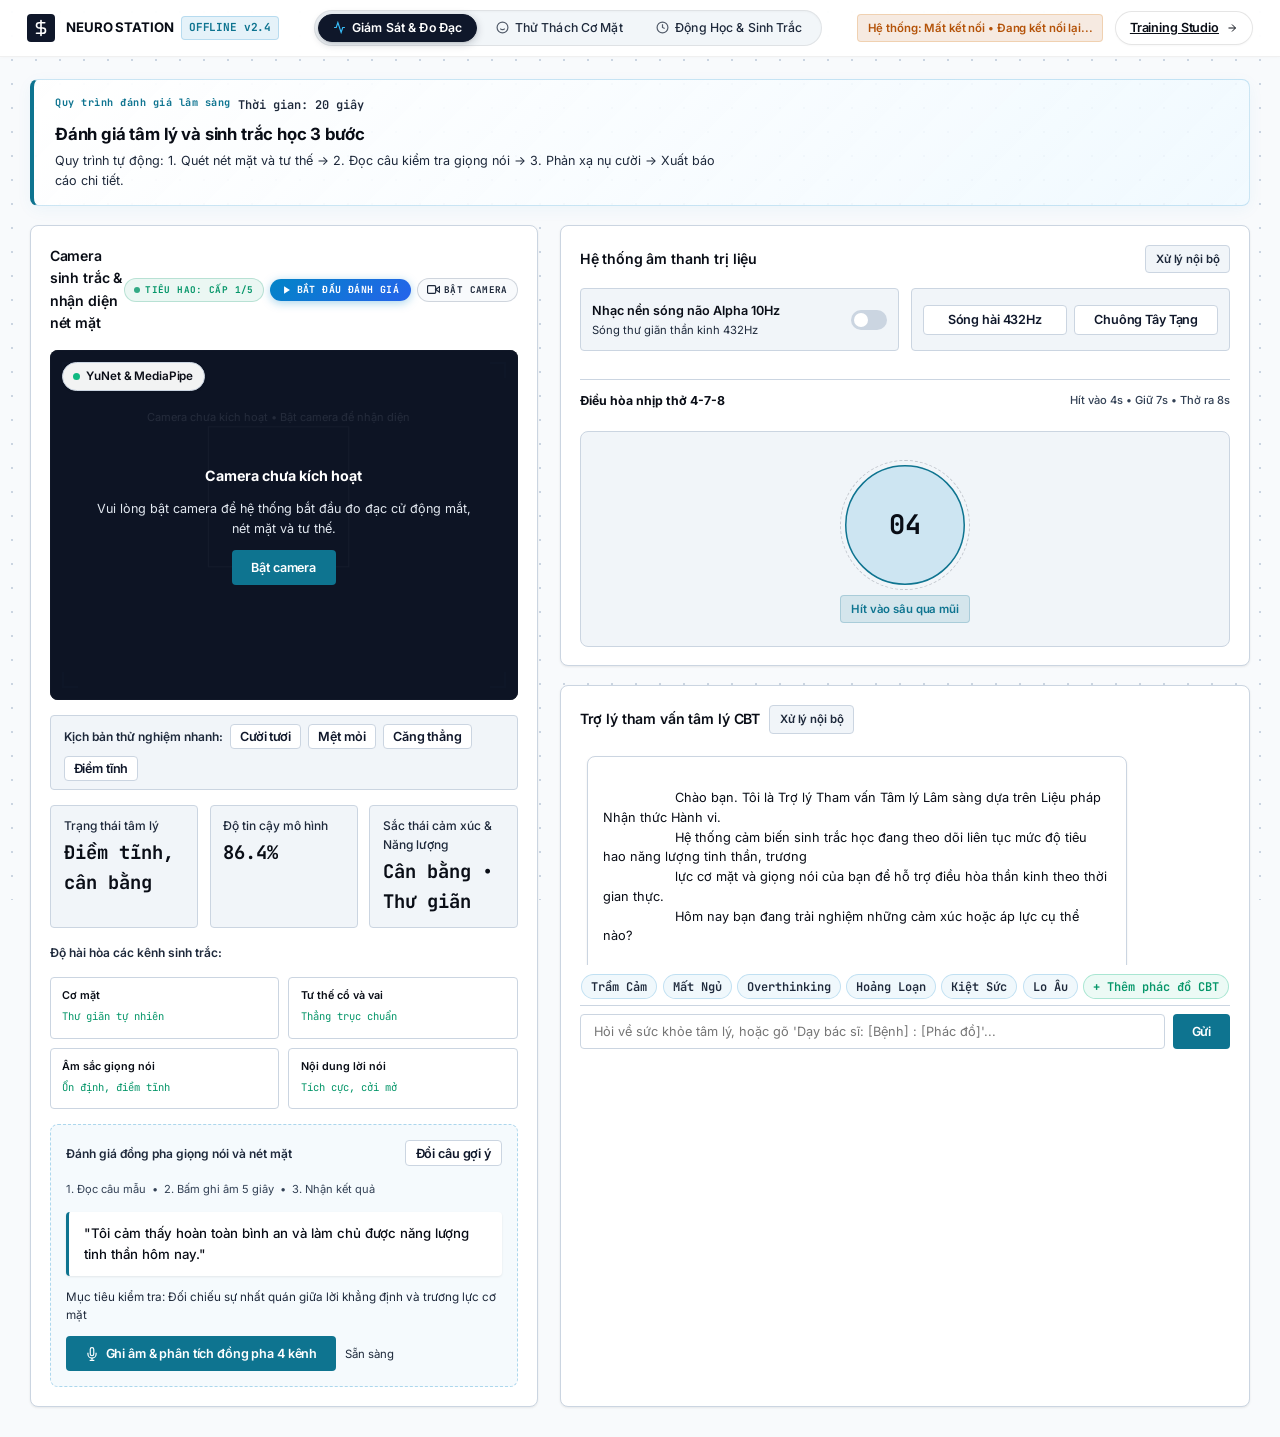
==== commit f3b5e7c2: "v2.4" ====
--- a/templates/index.html
+++ b/templates/index.html
@@ -90,14 +90,16 @@
       <div class="glass-panel assessment-hero-banner" style="padding: 1rem 1.4rem; margin-bottom: 1.25rem;">
         <div class="hero-left">
           <div style="display:flex; align-items:center; gap:0.5rem; margin-bottom:0.35rem;">
-            <span class="hero-badge">Quy trình chẩn đoán lâm sàng</span>
+            <span class="hero-badge">Quy trình đánh giá lâm sàng</span>
             <span
-              style="font-family:var(--font-mono); font-size:0.72rem; color:var(--text-secondary); font-weight:600;">Quy chuẩn 20 giây</span>
-          </div>
-          <h2 class="hero-title" style="font-size:1.12rem; font-weight:700; margin-bottom:0.25rem;">Đánh giá tâm lý & sinh trắc học 3 bước</h2>
+              style="font-family:var(--font-mono); font-size:0.72rem; color:var(--text-secondary); font-weight:600;">Thời
+              gian: 20 giây</span>
+          </div>
+          <h2 class="hero-title" style="font-size:1.12rem; font-weight:700; margin-bottom:0.25rem;">Đánh giá tâm lý và
+            sinh trắc học 3 bước</h2>
           <p class="hero-desc" style="font-size:0.84rem; line-height:1.55; margin:0; color:var(--text-secondary);">
-            Quy trình tự động 20 giây: Quét nét mặt & ánh mắt (5s) → Đọc câu kiểm tra giọng nói (7s) → Phản xạ nụ cười
-            (3s) → Xuất báo cáo điểm số chi tiết.
+            Quy trình tự động: 1. Quét nét mặt và tư thế → 2. Đọc câu kiểm tra giọng nói → 3. Phản xạ nụ cười → Xuất báo
+            cáo chi tiết.
           </p>
         </div>
       </div>
@@ -173,7 +175,7 @@
             <div class="multiverse-hud-top" style="justify-content:flex-start;">
               <span class="multiverse-hud-chip" id="tab1-model-chip">
                 <span class="status-dot-pulse"></span>
-                <span>YuNet &amp; MediaPipe EAR</span>
+                <span>YuNet &amp; MediaPipe</span>
               </span>
             </div>
             <span id="hud-backbone-status" style="display:none;"></span>
@@ -185,7 +187,7 @@
             <div style="display:flex; justify-content:space-between; align-items:center;">
               <div class="step-badge" id="step-overlay-badge"
                 style="font-size:0.75rem; font-weight:700; color:var(--primary); font-family:var(--font-sans);">
-                Bước 1/3: Quét khuôn mặt & tư thế (5s)
+                Bước 1/3: Quét khuôn mặt và tư thế - 5 giây
               </div>
               <button type="button" id="btn-cancel-assessment-action" class="btn btn-outline"
                 style="padding:0.35rem 0.75rem; font-size:0.75rem; color:var(--accent-danger); border-color:rgba(239,68,68,0.4);">
@@ -232,20 +234,22 @@
             <div
               style="display:flex; justify-content:space-between; align-items:center; font-family:var(--font-mono); font-size:0.70rem; color:#94A3B8;">
               <span id="step-overlay-timer-label">Còn 5 giây...</span>
-              <span id="step-face-tracking-status" style="color:#059669; font-weight:600;">Đang theo dõi khuôn mặt</span>
+              <span id="step-face-tracking-status" style="color:#059669; font-weight:600;">Đang theo dõi khuôn
+                mặt</span>
             </div>
           </div>
 
           <!-- Quick Test Presets (Instant Simulation) -->
           <div
             style="display:flex; flex-wrap:wrap; gap:0.5rem; align-items:center; background:var(--bg-card-subtle); padding:0.55rem 0.85rem; border-radius:var(--radius-xs); border:1px solid var(--border-subtle);">
-            <span class="cell-label" style="font-size:0.75rem; font-weight:600;">Mô phỏng cảm xúc:</span>
+            <span class="cell-label" style="font-size:0.75rem; font-weight:600;">Kịch bản thử nghiệm nhanh:</span>
             <button class="btn btn-outline" style="padding:0.25rem 0.6rem; font-size:0.75rem;"
               onclick="window.clinicalStation.testManualEmotion('HAPPY / EQUILIBRIUM', 0.75, 0.40)">Cười tươi</button>
             <button class="btn btn-outline" style="padding:0.25rem 0.6rem; font-size:0.75rem;"
               onclick="window.clinicalStation.testManualEmotion('SAD / DEPRESSIVE', -0.55, -0.30)">Mệt mỏi</button>
             <button class="btn btn-outline" style="padding:0.25rem 0.6rem; font-size:0.75rem;"
-              onclick="window.clinicalStation.testManualEmotion('ANGRY / HIGH AROUSAL', -0.45, 0.75)">Căng thẳng</button>
+              onclick="window.clinicalStation.testManualEmotion('ANGRY / HIGH AROUSAL', -0.45, 0.75)">Căng
+              thẳng</button>
             <button class="btn btn-outline" style="padding:0.25rem 0.6rem; font-size:0.75rem;"
               onclick="window.clinicalStation.testManualEmotion('NEUTRAL / CALM', 0.05, -0.05)">Điềm tĩnh</button>
           </div>
@@ -254,15 +258,15 @@
           <div class="telemetry-row">
             <div class="telemetry-cell">
               <div class="cell-label">Trạng thái tâm lý</div>
-              <div class="cell-value" id="metric-emotion-class" style="font-size: 0.96rem;">NEUTRAL / CALM</div>
+              <div class="cell-value" id="metric-emotion-class" style="font-size: 0.96rem;">Điềm tĩnh, cân bằng</div>
             </div>
             <div class="telemetry-cell">
               <div class="cell-label">Độ tin cậy mô hình</div>
               <div class="cell-value" id="metric-confidence">86.4%</div>
             </div>
             <div class="telemetry-cell">
-              <div class="cell-label">Chỉ số Valence / Arousal</div>
-              <div class="cell-value" id="metric-va-values" style="font-size: 0.88rem;">VAL: +0.05 | AROU: +0.02</div>
+              <div class="cell-label">Sắc thái cảm xúc &amp; Năng lượng</div>
+              <div class="cell-value" id="metric-va-values" style="font-size: 0.88rem;">Cân bằng • Thư giãn</div>
             </div>
           </div>
 
@@ -271,14 +275,14 @@
             <div class="cell-label" style="font-weight:600;">Độ hài hòa các kênh sinh trắc:</div>
             <div class="signals-grid">
               <div class="signal-card">
-                <span class="signal-title">Khuôn mặt (Face)</span>
+                <span class="signal-title">Cơ mặt</span>
                 <span class="signal-status" id="face-status-text">Thư giãn tự nhiên</span>
                 <div class="channel-bar-bg">
                   <div id="face-pct-bar" class="channel-bar-fill" style="width: 85%;"></div>
                 </div>
               </div>
               <div class="signal-card">
-                <span class="signal-title">Tư thế cổ &amp; vai</span>
+                <span class="signal-title">Tư thế cổ và vai</span>
                 <span class="signal-status" id="body-status-text">Thẳng trục chuẩn</span>
                 <div class="channel-bar-bg">
                   <div id="body-pct-bar" class="channel-bar-fill" style="width: 90%;"></div>
@@ -292,7 +296,7 @@
                 </div>
               </div>
               <div class="signal-card">
-                <span class="signal-title">Ngữ nghĩa lời nói</span>
+                <span class="signal-title">Nội dung lời nói</span>
                 <span class="signal-status" id="text-status-text">Tích cực, cởi mở</span>
                 <div class="channel-bar-bg">
                   <div id="text-pct-bar" class="channel-bar-fill" style="width: 88%;"></div>
@@ -303,26 +307,31 @@
 
           <!-- Incongruence / Sarcasm Alert Banner -->
           <div id="incongruence-alert-box" class="incongruence-alert">
-            <strong>Cảnh báo mâu thuẫn cảm xúc (Incongruence)</strong><br>
-            Hệ thống phát hiện mâu thuẫn giữa lời nói và phản xạ nét mặt/giọng nói.
+            <strong>Cảnh báo mâu thuẫn cảm xúc</strong><br>
+            Hệ thống phát hiện mâu thuẫn giữa lời nói và phản xạ nét mặt hoặc giọng nói.
           </div>
 
           <!-- Vocal & Multimodal Elicitation Module -->
           <div class="vocal-box">
             <div style="display:flex; justify-content:space-between; align-items:center;">
-              <span class="cell-label" style="font-weight:600;">Đánh giá đồng pha giọng nói - nét mặt (Vocal Elicitation)</span>
+              <span class="cell-label" style="font-weight:600;">Đánh giá đồng pha giọng nói và nét mặt</span>
               <button class="btn btn-outline" id="vocal-gen-prompt-btn"
                 style="padding:0.3rem 0.65rem; font-size:0.75rem;">
                 Đổi câu gợi ý
               </button>
             </div>
 
+            <div
+              style="display:flex; gap:0.4rem; font-size:0.74rem; color:var(--text-muted); margin:0.25rem 0 0.1rem 0;">
+              <span>1. Đọc câu mẫu</span> <span>•</span> <span>2. Bấm ghi âm 5 giây</span> <span>•</span> <span>3. Nhận
+                kết quả</span>
+            </div>
+
             <div class="prompt-quote" id="vocal-prompt-text">
               "Tôi cảm thấy hoàn toàn bình an và làm chủ được năng lượng tinh thần hôm nay."
             </div>
-            <div style="font-size:0.78rem; color:var(--text-secondary);"
-              id="vocal-prompt-rationale">
-              Chỉ định lâm sàng: Đánh giá sự đồng pha giữa khẳng định tích cực và trương lực cơ mặt
+            <div style="font-size:0.78rem; color:var(--text-secondary);" id="vocal-prompt-rationale">
+              Mục tiêu kiểm tra: Đối chiếu sự nhất quán giữa lời khẳng định và trương lực cơ mặt
             </div>
 
             <div class="vocal-actions">
@@ -352,16 +361,17 @@
           <!-- Acoustic Therapy Engine Card -->
           <div class="glass-panel monitor-card">
             <div class="card-header-row">
-              <span class="card-title">Hệ thống âm thanh trị liệu (Acoustic Engine)</span>
-              <span class="badge badge-clinical">Web Audio API</span>
+              <span class="card-title">Hệ thống âm thanh trị liệu</span>
+              <span class="badge badge-neutral">Xử lý nội bộ</span>
             </div>
 
             <div class="therapy-controls">
               <!-- Ambient Switch -->
               <div class="therapy-toggle-card">
                 <div>
-                  <div style="font-size:0.84rem; font-weight:600; color:var(--text-primary);">Nhạc nền sóng não Alpha 10Hz</div>
-                  <div style="font-size:0.75rem; color:var(--text-secondary);">Binaural Drone 432Hz thư giãn thần kinh</div>
+                  <div style="font-size:0.84rem; font-weight:600; color:var(--text-primary);">Nhạc nền sóng não Alpha
+                    10Hz</div>
+                  <div style="font-size:0.75rem; color:var(--text-secondary);">Sóng thư giãn thần kinh 432Hz</div>
                 </div>
                 <label class="switch">
                   <input type="checkbox" id="ambient-audio-switch">
@@ -382,6 +392,15 @@
               </div>
             </div>
 
+            <!-- 4-7-8 Breathing Pacer Header & Guidance -->
+            <div
+              style="display:flex; justify-content:space-between; align-items:center; margin-top:0.85rem; margin-bottom:0.35rem; padding-top:0.75rem; border-top:1px solid var(--border-subtle);">
+              <span style="font-size:0.82rem; font-weight:700; color:var(--text-primary);">Điều hòa nhịp thở
+                4-7-8</span>
+              <span style="font-size:0.74rem; color:var(--text-muted); font-weight:500;">Hít vào 4s • Giữ 7s • Thở ra
+                8s</span>
+            </div>
+
             <!-- 4-7-8 Breathing Pacer -->
             <div class="breathing-box">
               <div class="breath-circle-container">
@@ -390,7 +409,7 @@
                   <span class="breath-timer-text" id="breath-timer-text">04</span>
                 </div>
               </div>
-              <div class="breath-phase-badge" id="breath-phase-badge">Hít vào sâu qua mũi (4s)</div>
+              <div class="breath-phase-badge" id="breath-phase-badge">Hít vào sâu qua mũi</div>
             </div>
           </div>
 
@@ -406,7 +425,7 @@
             <div class="chat-container">
               <div class="chat-history" id="chat-messages-container">
                 <div class="chat-bubble chat-bubble-ai" style="font-size:0.85rem; line-height:1.55;">
-                  Chào bạn. Tôi là Trợ lý Tham vấn Tâm lý Lâm sàng dựa trên Liệu pháp Nhận thức Hành vi (CBT).
+                  Chào bạn. Tôi là Trợ lý Tham vấn Tâm lý Lâm sàng dựa trên Liệu pháp Nhận thức Hành vi.
                   Hệ thống cảm biến sinh trắc học đang theo dõi liên tục mức độ tiêu hao năng lượng tinh thần, trương
                   lực cơ mặt và giọng nói của bạn để hỗ trợ điều hòa thần kinh theo thời gian thực.
                   Hôm nay bạn đang trải nghiệm những cảm xúc hoặc áp lực cụ thể nào?
@@ -415,15 +434,15 @@
 
               <div class="cbt-suggestion-chips" id="cbt-suggestion-chips">
                 <button type="button" class="chip-btn" data-query="Trầm cảm là gì và cách vượt qua?">Trầm Cảm</button>
-                <button type="button" class="chip-btn" data-query="Tôi bị mất ngủ cả tuần nay, làm sao để ngủ ngon?">Mất Ngủ</button>
+                <button type="button" class="chip-btn" data-query="Tôi bị mất ngủ cả tuần nay, làm sao để ngủ ngon?">Mất
+                  Ngủ</button>
+                <button type="button" class="chip-btn" data-query="Làm sao chữa suy nghĩ quá mức?">Overthinking</button>
                 <button type="button" class="chip-btn"
-                  data-query="Làm sao chữa chứng overthinking hay suy nghĩ quá mức?">Overthinking</button>
+                  data-query="Cơn hoảng loạn lúc tim đập nhanh thì xử lý thế nào?">Hoảng Loạn</button>
                 <button type="button" class="chip-btn"
-                  data-query="Cơn hoảng loạn (Panic Attack) lúc tim đập thình thịch thì xử lý thế nào?">Hoảng Loạn</button>
-                <button type="button" class="chip-btn"
-                  data-query="Tôi đang bị kiệt sức nghề nghiệp (Burnout), tôi cần làm gì?">Kiệt Sức</button>
-                <button type="button" class="chip-btn"
-                  data-query="Rối loạn lo âu lan tỏa (GAD) có chữa khỏi được không?">Lo Âu</button>
+                  data-query="Tôi đang bị kiệt sức nghề nghiệp, tôi cần làm gì?">Kiệt Sức</button>
+                <button type="button" class="chip-btn" data-query="Rối loạn lo âu lan tỏa có chữa khỏi được không?">Lo
+                  Âu</button>
                 <button type="button" class="chip-btn chip-teach"
                   data-query="Dạy bác sĩ: [Tên bệnh] : [Phác đồ điều trị của bạn]">+ Thêm phác đồ CBT</button>
               </div>
@@ -476,8 +495,10 @@
             </div>
 
             <div style="margin-top:0.75rem;">
-              <h2 id="game-target-title" style="font-size: 1.05rem; font-weight: 700; margin-bottom: 0.25rem;">Nụ cười tự nhiên (Duchenne Smile)</h2>
-              <p id="game-target-desc" style="font-size: 0.84rem; color: var(--text-secondary); margin-bottom:0.5rem; line-height: 1.5;">
+              <h2 id="game-target-title" style="font-size: 1.05rem; font-weight: 700; margin-bottom: 0.25rem;">Nụ cười
+                tự nhiên</h2>
+              <p id="game-target-desc"
+                style="font-size: 0.84rem; color: var(--text-secondary); margin-bottom:0.5rem; line-height: 1.5;">
                 Nâng khóe miệng, tạo nếp nhăn đuôi mắt nhẹ, thả lỏng cơ trán.</p>
 
               <div class="cell-label" style="margin-bottom:0.35rem; font-size: 0.80rem;">Nhóm cơ cần vận động:</div>
@@ -491,7 +512,7 @@
           <!-- Right Viewport: User Live Webcam & 3s Countdown Overlay -->
           <div class="glass-panel monitor-card">
             <div class="card-header-row">
-              <span class="card-title">Camera của bạn (Trực tiếp)</span>
+              <span class="card-title">Camera trực tiếp</span>
               <span class="badge badge-success" id="game-cam-status-badge">Camera trực tiếp</span>
             </div>
 
@@ -523,7 +544,8 @@
               <!-- 3-Second Overlay directly over user camera -->
               <div id="game-countdown-overlay" class="countdown-overlay">
                 <div style="text-align:center;">
-                  <div class="cell-label" style="color:#FFFFFF; font-size:0.85rem; margin-bottom:0.5rem;">Chuẩn bị bắt chước biểu cảm:</div>
+                  <div class="cell-label" style="color:#FFFFFF; font-size:0.85rem; margin-bottom:0.5rem;">Chuẩn bị bắt
+                    chước biểu cảm:</div>
                   <div id="game-countdown-digits" class="countdown-digits">03</div>
                 </div>
               </div>
@@ -589,7 +611,7 @@
                   <circle cx="12" cy="12" r="10" />
                   <polygon points="10 8 16 12 10 16 10 8" />
                 </svg>
-                Bắt đầu thử thách (3s)
+                Bắt đầu thử thách - 3 giây
               </button>
             </div>
           </div>
@@ -609,7 +631,7 @@
           <div style="display:grid; grid-template-columns: 260px 1fr; gap:1.25rem; align-items:center;">
             <div
               style="background:var(--bg-card-subtle); padding:1rem; border-radius:var(--radius-xs); border:1px solid var(--border-subtle); text-align:center;">
-              <div class="cell-label">Độ trùng khớp (Cosine)</div>
+              <div class="cell-label">Độ trùng khớp cơ mặt</div>
               <div id="game-score-value"
                 style="font-family:var(--font-mono); font-size:2.8rem; font-weight:800; color:var(--text-primary); margin:0.2rem 0;">
                 0.0%
@@ -623,7 +645,7 @@
               <div class="cell-label">Đánh giá từng nhóm cơ:</div>
               <div id="game-muscle-feedback-list" style="display:flex; flex-direction:column; gap:0.4rem;">
                 <div class="telemetry-cell" style="padding:0.5rem 0.75rem;">
-                  <span class="cell-label">Chưa có dữ liệu • Nhấn Bắt đầu thử thách (3s)</span>
+                  <span class="cell-label">Chưa có dữ liệu • Nhấn Bắt đầu thử thách</span>
                 </div>
               </div>
               <div
@@ -650,19 +672,27 @@
         <div class="hero-left">
           <div style="display:flex; align-items:center; gap:0.5rem; margin-bottom:0.35rem; flex-wrap:wrap;">
             <span class="hero-badge">Sinh trắc học &amp; Động học hành vi</span>
-            <span style="font-family:var(--font-mono); font-size:0.74rem; color:var(--text-secondary); font-weight:600;">Thị giác máy tính &amp; Đo từ xa</span>
+            <span
+              style="font-family:var(--font-mono); font-size:0.74rem; color:var(--text-secondary); font-weight:600;">Thị
+              giác máy tính &amp; Đo từ xa</span>
             <span class="badge badge-success" style="font-size:0.72rem;">Giám sát trực tiếp</span>
           </div>
-          <h2 class="hero-title" style="font-size:1.12rem; font-weight:700; margin-bottom:0.25rem;">Giám sát động học hành vi &amp; đánh giá giọng nói</h2>
+          <h2 class="hero-title" style="font-size:1.12rem; font-weight:700; margin-bottom:0.25rem;">Giám sát động học
+            hành vi &amp; đánh giá giọng nói</h2>
           <p class="hero-desc" style="font-size:0.84rem; line-height:1.55; margin:0; color:var(--text-secondary);">
-            Hệ thống phân tích thị giác máy tính lâm sàng kết hợp trích xuất nhịp chớp mắt MediaPipe EAR 6 điểm, đo phương sai đỉnh mũi YuNet nhận diện bồn chồn và quy trình đánh giá giọng nói chuẩn hóa 15 giây.
+            Hệ thống theo dõi thị giác máy tính kết hợp đo nhịp chớp mắt, đánh giá độ ổn định tư thế đầu và phân tích âm
+            phổ giọng nói 15 giây.
           </p>
         </div>
         <div style="display:flex; align-items:center; gap:0.5rem; flex-shrink:0;">
           <button type="button" class="btn btn-outline" id="btn-open-ai-eval"
             style="font-size:0.78rem; padding:0.45rem 0.85rem; display:inline-flex; align-items:center; gap:0.35rem;"
             title="Xem báo cáo chi tiết về Accuracy, Recall, Confusion Matrix và các giới hạn kỹ thuật của hệ thống">
-            <svg width="13" height="13" viewBox="0 0 24 24" fill="none" stroke="currentColor" stroke-width="2.2"><line x1="18" y1="20" x2="18" y2="10"/><line x1="12" y1="20" x2="12" y2="4"/><line x1="6" y1="20" x2="6" y2="14"/></svg>
+            <svg width="13" height="13" viewBox="0 0 24 24" fill="none" stroke="currentColor" stroke-width="2.2">
+              <line x1="18" y1="20" x2="18" y2="10" />
+              <line x1="12" y1="20" x2="12" y2="4" />
+              <line x1="6" y1="20" x2="6" y2="14" />
+            </svg>
             <span>Báo cáo AI &amp; Recall</span>
           </button>
         </div>
@@ -716,7 +746,7 @@
             <div class="multiverse-hud-top">
               <span class="multiverse-hud-chip" id="multiverse-hud-backbone-status">
                 <span class="status-dot-pulse"></span>
-                <span>YuNet &amp; MediaPipe EAR</span>
+                <span>YuNet &amp; MediaPipe</span>
               </span>
               <span class="multiverse-hud-chip" id="multiverse-expression-chip"
                 style="background:rgba(255,255,255,0.95); color:var(--accent-clinical); border-color:var(--border-subtle);">
@@ -739,7 +769,8 @@
                 style="font-size:0.76rem; padding:0.35rem 0.85rem; box-shadow:0 4px 14px rgba(0,0,0,0.6); backdrop-filter:blur(10px); display:inline-flex; align-items:center; gap:6px;">
                 <span id="multiverse-live-hud-dot"
                   style="width:7px; height:7px; border-radius:50%; background:#ef4444; display:inline-block;"></span>
-                <span id="multiverse-live-hud-label">Chưa phát hiện khuôn mặt • Vui lòng hướng vào giữa khung ngắm</span>
+                <span id="multiverse-live-hud-label">Chưa phát hiện khuôn mặt • Vui lòng hướng vào giữa khung
+                  ngắm</span>
               </span>
             </div>
 
@@ -764,18 +795,19 @@
             <div class="session-reading-header">
               <div style="display:flex; align-items:center; gap:0.5rem;">
                 <svg width="16" height="16" viewBox="0 0 24 24" fill="none" stroke="#0284C7" stroke-width="2.2">
-                  <path d="M14 2H6a2 2 0 0 0-2 2v16a2 2 0 0 0 2 2h12a2 2 0 0 0 2-2V8z"/>
-                  <polyline points="14 2 14 8 20 8"/>
-                  <line x1="16" y1="13" x2="8" y2="13"/>
-                  <line x1="16" y1="17" x2="8" y2="17"/>
+                  <path d="M14 2H6a2 2 0 0 0-2 2v16a2 2 0 0 0 2 2h12a2 2 0 0 0 2-2V8z" />
+                  <polyline points="14 2 14 8 20 8" />
+                  <line x1="16" y1="13" x2="8" y2="13" />
+                  <line x1="16" y1="17" x2="8" y2="17" />
                 </svg>
                 <span class="session-reading-title">
                   Vui lòng đọc to đoạn văn sau để hệ thống ghi nhận giọng nói và ánh nhìn:
                 </span>
               </div>
-              <button type="button" class="btn btn-outline" id="session-shuffle-script-btn" style="padding:0.35rem 0.8rem; font-size:0.78rem; font-weight:600; display:inline-flex; align-items:center; gap:0.35rem;">
+              <button type="button" class="btn btn-outline" id="session-shuffle-script-btn"
+                style="padding:0.35rem 0.8rem; font-size:0.78rem; font-weight:600; display:inline-flex; align-items:center; gap:0.35rem;">
                 <svg width="13" height="13" viewBox="0 0 24 24" fill="none" stroke="currentColor" stroke-width="2.2">
-                  <path d="M21.5 2v6h-6M21.34 15.57a10 10 0 1 1-.57-8.38l5.67-5.67"/>
+                  <path d="M21.5 2v6h-6M21.34 15.57a10 10 0 1 1-.57-8.38l5.67-5.67" />
                 </svg>
                 <span>Đổi văn bản khác</span>
               </button>
@@ -784,7 +816,8 @@
             <!-- Reading Script Box -->
             <div class="session-script-card">
               <p class="session-script-text" id="session-script-text">
-                "Hôm nay là một ngày tuyệt vời để tôi tập trung làm việc và chăm sóc sức khỏe bản thân. Tôi luôn giữ tinh thần thoải mái, lắng nghe cơ thể và duy trì sự cân bằng trong từng nhịp thở nhẹ nhàng."
+                "Hôm nay là một ngày tuyệt vời để tôi tập trung làm việc và chăm sóc sức khỏe bản thân. Tôi luôn giữ
+                tinh thần thoải mái, lắng nghe cơ thể và duy trì sự cân bằng trong từng nhịp thở nhẹ nhàng."
               </p>
             </div>
 
@@ -797,7 +830,9 @@
               <span id="tab3-vocal-card-duration"></span>
               <span id="tab3-vocal-card-insight"></span>
               <span id="tab3-vocal-status-text"></span>
-              <div id="tab3-vocal-live-vu-container"><div id="tab3-vocal-live-vu-bar"></div><span id="tab3-vocal-live-vu-text"></span></div>
+              <div id="tab3-vocal-live-vu-container">
+                <div id="tab3-vocal-live-vu-bar"></div><span id="tab3-vocal-live-vu-text"></span>
+              </div>
               <button id="tab3-vocal-record-btn"></button>
               <button id="tab3-vocal-gen-prompt-btn"></button>
               <div id="tab3-vocal-report-result"></div>
@@ -816,17 +851,19 @@
                 <span class="card-title" style="font-weight:700;">Bộ điều khiển đánh giá 15 giây</span>
                 <span class="badge badge-clinical" id="session-status-badge">Sẵn sàng</span>
               </div>
-              <span class="badge badge-neutral" style="font-family:var(--font-mono); font-size:0.70rem; color:var(--accent-clinical);">
+              <span class="badge badge-neutral"
+                style="font-family:var(--font-mono); font-size:0.70rem; color:var(--accent-clinical);">
                 Giao thức phiên
               </span>
             </div>
 
             <!-- Face Detection Live Status Alert in Controller -->
-            <div id="controller-face-alert" style="display:none; padding:0.55rem 0.85rem; border-radius:var(--radius-xs); background:rgba(239,68,68,0.12); border:1px solid rgba(239,68,68,0.35); color:#DC2626; font-size:0.78rem; font-weight:600; align-items:center; gap:0.5rem; margin-bottom:0.6rem;">
+            <div id="controller-face-alert"
+              style="display:none; padding:0.55rem 0.85rem; border-radius:var(--radius-xs); background:rgba(239,68,68,0.12); border:1px solid rgba(239,68,68,0.35); color:#DC2626; font-size:0.78rem; font-weight:600; align-items:center; gap:0.5rem; margin-bottom:0.6rem;">
               <svg width="15" height="15" viewBox="0 0 24 24" fill="none" stroke="currentColor" stroke-width="2.2">
-                <circle cx="12" cy="12" r="10"/>
-                <line x1="12" y1="8" x2="12" y2="12"/>
-                <line x1="12" y1="16" x2="12.01" y2="16"/>
+                <circle cx="12" cy="12" r="10" />
+                <line x1="12" y1="8" x2="12" y2="12" />
+                <line x1="12" y1="16" x2="12.01" y2="16" />
               </svg>
               <span id="controller-face-alert-text">Chưa phát hiện khuôn mặt • Vui lòng hướng vào giữa khung ngắm</span>
             </div>
@@ -837,7 +874,7 @@
                 <svg width="16" height="16" viewBox="0 0 24 24" fill="currentColor">
                   <polygon points="5 3 19 12 5 21 5 3" />
                 </svg>
-                <span id="btn-start-session-label">Bắt đầu kiểm tra (15s)</span>
+                <span id="btn-start-session-label">Bắt đầu kiểm tra - 15 giây</span>
               </button>
 
               <!-- Countdown Progress Display (Visible during 15s session) -->
@@ -855,20 +892,21 @@
               </div>
             </div>
 
-            <!-- Live Mic VU Meter (animated volume bar via browser Web Audio API) -->
+            <!-- Live Mic VU Meter -->
             <div class="controller-mic-vu-box" id="controller-mic-vu-box">
               <div class="controller-mic-header">
                 <div style="display:flex; align-items:center; gap:0.4rem;">
                   <svg width="14" height="14" viewBox="0 0 24 24" fill="none" stroke="#0284C7" stroke-width="2.2">
-                    <path d="M12 1a3 3 0 0 0-3 3v8a3 3 0 0 0 6 0V4a3 3 0 0 0-3-3z"/>
-                    <path d="M19 10v2a7 7 0 0 1-14 0v-2"/>
-                    <line x1="12" y1="19" x2="12" y2="23"/>
-                    <line x1="8" y1="23" x2="16" y2="23"/>
+                    <path d="M12 1a3 3 0 0 0-3 3v8a3 3 0 0 0 6 0V4a3 3 0 0 0-3-3z" />
+                    <path d="M19 10v2a7 7 0 0 1-14 0v-2" />
+                    <line x1="12" y1="19" x2="12" y2="23" />
+                    <line x1="8" y1="23" x2="16" y2="23" />
                   </svg>
-                  <span class="controller-mic-label">Cường độ âm thanh (Mic):</span>
+                  <span class="controller-mic-label">Cường độ âm thanh thu âm:</span>
                 </div>
                 <div style="display:flex; align-items:center; gap:0.45rem;">
-                  <span id="controller-mic-status-badge" class="badge badge-neutral" style="font-size:0.68rem; padding:2px 6px;">Chờ bắt đầu</span>
+                  <span id="controller-mic-status-badge" class="badge badge-neutral"
+                    style="font-size:0.68rem; padding:2px 6px;">Chờ bắt đầu</span>
                   <span id="controller-mic-vu-val" class="controller-mic-val">0%</span>
                 </div>
               </div>
@@ -879,11 +917,13 @@
           </div>
 
           <!-- 2. Real-time / Summary Result Card -->
-          <div class="glass-panel monitor-card session-result-card" id="session-result-card" style="display:flex; flex-direction:column; gap:0.75rem;">
+          <div class="glass-panel monitor-card session-result-card" id="session-result-card"
+            style="display:flex; flex-direction:column; gap:0.75rem;">
             <div class="card-header-row" style="flex-wrap:wrap; gap:0.4rem; margin-bottom:0.15rem;">
               <div class="card-title-group" style="display:flex; align-items:center; gap:0.55rem;">
                 <span class="card-title" style="font-weight:700;">Kết quả sinh trắc &amp; hành vi</span>
-                <span class="badge badge-neutral" id="session-mode-badge" style="font-size:0.70rem;">Giám sát trực tiếp</span>
+                <span class="badge badge-neutral" id="session-mode-badge" style="font-size:0.70rem;">Giám sát trực
+                  tiếp</span>
               </div>
               <span class="badge badge-neutral" style="font-family:var(--font-mono); font-size:0.70rem; color:#10B981;">
                 Chẩn đoán
@@ -893,49 +933,61 @@
             <!-- Overall Status / Diagnostic Summary Banner -->
             <div class="session-verdict-banner verdict-stable" id="session-verdict-banner">
               <div class="session-verdict-icon" id="session-verdict-icon">
-                <svg width="15" height="15" viewBox="0 0 24 24" fill="none" stroke="currentColor" stroke-width="2.5"><polyline points="20 6 9 17 4 12"/></svg>
+                <svg width="15" height="15" viewBox="0 0 24 24" fill="none" stroke="currentColor" stroke-width="2.5">
+                  <polyline points="20 6 9 17 4 12" />
+                </svg>
               </div>
               <div class="session-verdict-body">
                 <div class="session-verdict-title" id="session-verdict-title">Hệ thống đang theo dõi trực tiếp</div>
                 <div class="session-verdict-desc" id="session-verdict-desc">
-                  Nhấn "Bắt đầu kiểm tra (15s)" để ghi nhận tần suất chớp mắt, tư thế đầu và phân tích giọng nói.
+                  Nhấn "Bắt đầu kiểm tra" để ghi nhận tần suất chớp mắt, tư thế đầu và phân tích giọng nói.
                 </div>
               </div>
             </div>
 
             <!-- 3 Summary Badges (Mắt, Đầu, Giọng nói) -->
             <div class="session-badges-grid">
-              <!-- 1. Mắt (Blink) -->
+              <!-- 1. Mắt -->
               <div class="session-badge-card">
                 <div class="session-badge-header">
                   <span class="session-badge-icon">
-                    <svg width="13" height="13" viewBox="0 0 24 24" fill="none" stroke="currentColor" stroke-width="2"><path d="M1 12s4-8 11-8 11 8 11 8-4 8-11 8-11-8-11-8z"/><circle cx="12" cy="12" r="3"/></svg>
+                    <svg width="13" height="13" viewBox="0 0 24 24" fill="none" stroke="currentColor" stroke-width="2">
+                      <path d="M1 12s4-8 11-8 11 8 11 8-4 8-11 8-11-8-11-8z" />
+                      <circle cx="12" cy="12" r="3" />
+                    </svg>
                   </span>
-                  <span class="session-badge-name">Mắt (Blink)</span>
+                  <span class="session-badge-name">Nhịp chớp mắt</span>
                 </div>
                 <div class="session-badge-metric" id="session-res-blink-metric">-- Lần/phút</div>
                 <div class="session-badge-state badge badge-success" id="session-res-blink-badge">Mắt mở</div>
               </div>
 
-              <!-- 2. Đầu (Head Stability) -->
+              <!-- 2. Đầu -->
               <div class="session-badge-card">
                 <div class="session-badge-header">
                   <span class="session-badge-icon">
-                    <svg width="13" height="13" viewBox="0 0 24 24" fill="none" stroke="currentColor" stroke-width="2"><circle cx="12" cy="5" r="3"/><path d="M12 11v8"/><path d="M8 14h8"/></svg>
+                    <svg width="13" height="13" viewBox="0 0 24 24" fill="none" stroke="currentColor" stroke-width="2">
+                      <circle cx="12" cy="5" r="3" />
+                      <path d="M12 11v8" />
+                      <path d="M8 14h8" />
+                    </svg>
                   </span>
-                  <span class="session-badge-name">Đầu (Head Stability)</span>
+                  <span class="session-badge-name">Tư thế đầu</span>
                 </div>
                 <div class="session-badge-metric" id="session-res-head-metric">Vững trục cổ</div>
                 <div class="session-badge-state badge badge-success" id="session-res-head-badge">Điềm tĩnh</div>
               </div>
 
-              <!-- 3. Giọng nói (Vocal Emotion) -->
+              <!-- 3. Giọng nói -->
               <div class="session-badge-card">
                 <div class="session-badge-header">
                   <span class="session-badge-icon">
-                    <svg width="13" height="13" viewBox="0 0 24 24" fill="none" stroke="currentColor" stroke-width="2"><path d="M12 1a3 3 0 0 0-3 3v8a3 3 0 0 0 6 0V4a3 3 0 0 0-3-3z"/><path d="M19 10v2a7 7 0 0 1-14 0v-2"/></svg>
+                    <svg width="13" height="13" viewBox="0 0 24 24" fill="none" stroke="currentColor" stroke-width="2">
+                      <path d="M12 1a3 3 0 0 0-3 3v8a3 3 0 0 0 6 0V4a3 3 0 0 0-3-3z" />
+                      <path d="M19 10v2a7 7 0 0 1-14 0v-2" />
+                    </svg>
                   </span>
-                  <span class="session-badge-name">Giọng nói (Vocal Emotion)</span>
+                  <span class="session-badge-name">Sắc thái giọng nói</span>
                 </div>
                 <div class="session-badge-metric" id="session-res-voice-metric">Chờ kiểm tra</div>
                 <div class="session-badge-state badge badge-neutral" id="session-res-voice-badge">Chưa đo</div>
@@ -944,9 +996,13 @@
 
             <!-- Action Bar to Retest (Visible after session) -->
             <div id="session-retest-row" style="display:none; justify-content:flex-end; margin-top:0.15rem;">
-              <button type="button" class="btn btn-outline" id="session-retest-btn" style="font-size:0.78rem; padding:0.4rem 0.9rem; display:inline-flex; align-items:center; gap:0.35rem;">
-                <svg width="12" height="12" viewBox="0 0 24 24" fill="none" stroke="currentColor" stroke-width="2.2"><polyline points="23 4 23 10 17 10"/><path d="M20.49 15a9 9 0 1 1-2.12-9.36L23 10"/></svg>
-                <span>Bắt đầu lượt kiểm tra mới (15s)</span>
+              <button type="button" class="btn btn-outline" id="session-retest-btn"
+                style="font-size:0.78rem; padding:0.4rem 0.9rem; display:inline-flex; align-items:center; gap:0.35rem;">
+                <svg width="12" height="12" viewBox="0 0 24 24" fill="none" stroke="currentColor" stroke-width="2.2">
+                  <polyline points="23 4 23 10 17 10" />
+                  <path d="M20.49 15a9 9 0 1 1-2.12-9.36L23 10" />
+                </svg>
+                <span>Bắt đầu lượt kiểm tra mới</span>
               </button>
             </div>
 
@@ -960,20 +1016,22 @@
                 <!-- Dual Metrics Display: Blink Rate & Restlessness/Fidget -->
                 <div style="display:grid; grid-template-columns: 1fr 1fr; gap:0.6rem;">
 
-                  <!-- 1. Tần Suất Chớp Mắt (MediaPipe 6-point EAR) -->
+                  <!-- 1. Tần Suất Chớp Mắt -->
                   <div
                     style="background:var(--bg-card-subtle); padding:0.8rem; border-radius:var(--radius-xs); border:1px solid var(--border-subtle); display:flex; flex-direction:column; gap:0.3rem;">
                     <div style="display:flex; justify-content:space-between; align-items:center;">
-                      <span class="cell-label" style="font-size:0.75rem; font-weight:700; color:#0284C7;">Tần suất chớp mắt</span>
+                      <span class="cell-label" style="font-size:0.75rem; font-weight:700; color:#0284C7;">Tần suất chớp
+                        mắt</span>
                       <span class="badge" id="metric-blink-badge"
-                        style="background:rgba(2,132,199,0.12); color:#0284C7; font-size:0.68rem; padding:2px 6px;">MediaPipe EAR</span>
+                        style="background:rgba(2,132,199,0.12); color:#0284C7; font-size:0.68rem; padding:2px 6px;">Thị
+                        giác máy tính</span>
                     </div>
 
                     <div style="display:flex; align-items:baseline; gap:0.3rem; margin:0.1rem 0;">
                       <span id="metric-blink-bpm"
                         style="font-family:var(--font-mono); font-size:1.45rem; font-weight:800; color:var(--text-primary);">--</span>
                       <span
-                        style="font-family:var(--font-mono); font-size:0.75rem; color:var(--text-muted); font-weight:600;">BPM</span>
+                        style="font-family:var(--font-mono); font-size:0.75rem; color:var(--text-muted); font-weight:600;">lần/phút</span>
                       <span id="metric-blink-state" class="badge badge-success"
                         style="margin-left:auto; font-size:0.68rem;">Mắt mở</span>
                     </div>
@@ -982,8 +1040,9 @@
                     <div>
                       <div
                         style="display:flex; justify-content:space-between; font-size:0.70rem; font-family:var(--font-mono); color:var(--text-muted); margin-bottom:0.15rem;">
-                        <span>Tỷ số EAR: <strong id="metric-ear-val" style="color:var(--text-primary);">0.32</strong></span>
-                        <span>Ngưỡng: 0.22</span>
+                        <span>Độ mở mi mắt: <strong id="metric-ear-val"
+                            style="color:var(--text-primary);">0.32</strong></span>
+                        <span>Ngưỡng nhắm: 0.22</span>
                       </div>
                       <div class="channel-bar-bg" style="height:5px;">
                         <div id="metric-ear-bar" class="channel-bar-fill" style="width: 70%; background:#0284C7;"></div>
@@ -998,16 +1057,19 @@
                     </div>
                   </div>
 
-                  <!-- 2. Chỉ Số Bồn Chồn & Tư Thế Đầu 3D (YuNet & solvePnP) -->
+                  <!-- 2. Chỉ Số Bồn Chồn & Tư Thế Đầu -->
                   <div
                     style="background:var(--bg-card-subtle); padding:0.8rem; border-radius:var(--radius-xs); border:1px solid var(--border-subtle); display:flex; flex-direction:column; gap:0.3rem;">
                     <div style="display:flex; justify-content:space-between; align-items:center;">
-                      <span class="cell-label" style="font-size:0.75rem; font-weight:700; color:#10B981;">Chỉ số bồn chồn</span>
+                      <span class="cell-label" style="font-size:0.75rem; font-weight:700; color:#10B981;">Chỉ số bồn
+                        chồn</span>
                       <span class="badge" id="metric-fidget-badge"
-                        style="background:rgba(16,185,129,0.12); color:#10B981; font-size:0.68rem; padding:2px 6px;">Đỉnh mũi &amp; Pose</span>
+                        style="background:rgba(16,185,129,0.12); color:#10B981; font-size:0.68rem; padding:2px 6px;">Độ
+                        ổn định tư thế</span>
                     </div>
 
-                    <div style="display:flex; align-items:center; justify-content:space-between; flex-wrap:wrap; gap:0.25rem; margin:0.1rem 0;">
+                    <div
+                      style="display:flex; align-items:center; justify-content:space-between; flex-wrap:wrap; gap:0.25rem; margin:0.1rem 0;">
                       <div style="display:flex; align-items:baseline; gap:0.25rem;">
                         <span id="metric-fidget-score"
                           style="font-family:var(--font-mono); font-size:1.45rem; font-weight:800; color:var(--text-primary);">0.0</span>
@@ -1022,12 +1084,13 @@
                     <div>
                       <div
                         style="display:flex; justify-content:space-between; font-size:0.70rem; font-family:var(--font-mono); color:var(--text-muted); margin-bottom:0.15rem;">
-                        <span>Phương sai: <strong id="metric-nose-variance"
-                            style="color:var(--text-primary);">0.0</strong> px²</span>
+                        <span>Mức dao động: <strong id="metric-nose-variance"
+                            style="color:var(--text-primary);">0.0</strong></span>
                         <span id="metric-posture-state" style="color:#10B981; font-weight:700;">Vững cổ</span>
                       </div>
                       <div class="channel-bar-bg" style="height:5px;">
-                        <div id="metric-fidget-bar" class="channel-bar-fill" style="width: 8%; background:#10B981;"></div>
+                        <div id="metric-fidget-bar" class="channel-bar-fill" style="width: 8%; background:#10B981;">
+                        </div>
                       </div>
                     </div>
                   </div>
@@ -1054,45 +1117,59 @@
 
             <div style="display:grid; grid-template-columns: 1fr 1fr; gap:0.55rem;">
               <!-- Item 1: Posture -->
-              <div class="prescription-item" style="border-left-color:#F59E0B; background:rgba(245,158,11,0.04); padding:0.55rem 0.7rem; gap:0.2rem;">
+              <div class="prescription-item"
+                style="border-left-color:#F59E0B; background:rgba(245,158,11,0.04); padding:0.55rem 0.7rem; gap:0.2rem;">
                 <div style="display:flex; justify-content:space-between; align-items:center;">
-                  <span class="prescription-title" style="color:#D97706; font-size:0.75rem; font-weight:700;">Chin Tuck (Chỉnh cổ)</span>
+                  <span class="prescription-title" style="color:#D97706; font-size:0.75rem; font-weight:700;">Chin Tuck
+                    (Chỉnh cổ)</span>
                   <span class="badge badge-warning" style="font-size:0.62rem; padding:1px 4px;">Ưu tiên 1</span>
                 </div>
-                <div class="prescription-desc" style="font-size:0.74rem; line-height:1.45; color:var(--text-secondary);">
+                <div class="prescription-desc"
+                  style="font-size:0.74rem; line-height:1.45; color:var(--text-secondary);">
                   Thu cằm ngang 3 giây. Căn chỉnh đốt sống C1-C7 về trục tự nhiên, giải phóng cơ thang.
                 </div>
               </div>
 
               <!-- Item 2: Autonomic Paced Breathing -->
-              <div class="prescription-item" style="border-left-color:#0284C7; background:rgba(2,132,199,0.04); padding:0.55rem 0.7rem; gap:0.2rem;">
+              <div class="prescription-item"
+                style="border-left-color:#0284C7; background:rgba(2,132,199,0.04); padding:0.55rem 0.7rem; gap:0.2rem;">
                 <div style="display:flex; justify-content:space-between; align-items:center;">
-                  <span class="prescription-title" style="color:#0284C7; font-size:0.75rem; font-weight:700;">Nhịp thở 4-7-8</span>
-                  <span class="badge" style="background:rgba(2,132,199,0.12); color:#0284C7; font-size:0.62rem; padding:1px 4px;">Ưu tiên 2</span>
-                </div>
-                <div class="prescription-desc" style="font-size:0.74rem; line-height:1.45; color:var(--text-secondary);">
+                  <span class="prescription-title" style="color:#0284C7; font-size:0.75rem; font-weight:700;">Nhịp thở
+                    4-7-8</span>
+                  <span class="badge"
+                    style="background:rgba(2,132,199,0.12); color:#0284C7; font-size:0.62rem; padding:1px 4px;">Ưu tiên
+                    2</span>
+                </div>
+                <div class="prescription-desc"
+                  style="font-size:0.74rem; line-height:1.45; color:var(--text-secondary);">
                   Hít sâu 4s, nín 7s, thở ra 8s (3 chu kỳ). Kích thích thần kinh phó giao cảm, hạ huyết áp.
                 </div>
               </div>
 
               <!-- Item 3: Eye Care -->
-              <div class="prescription-item" style="border-left-color:#10B981; background:rgba(16,185,129,0.04); padding:0.55rem 0.7rem; gap:0.2rem;">
+              <div class="prescription-item"
+                style="border-left-color:#10B981; background:rgba(16,185,129,0.04); padding:0.55rem 0.7rem; gap:0.2rem;">
                 <div style="display:flex; justify-content:space-between; align-items:center;">
-                  <span class="prescription-title" style="color:#059669; font-size:0.75rem; font-weight:700;">Quy tắc 20-20-20</span>
+                  <span class="prescription-title" style="color:#059669; font-size:0.75rem; font-weight:700;">Quy tắc
+                    20-20-20</span>
                   <span class="badge badge-neutral" style="font-size:0.62rem; padding:1px 4px;">Ưu tiên 3</span>
                 </div>
-                <div class="prescription-desc" style="font-size:0.74rem; line-height:1.45; color:var(--text-secondary);">
+                <div class="prescription-desc"
+                  style="font-size:0.74rem; line-height:1.45; color:var(--text-secondary);">
                   Mỗi 20 phút nhìn màn hình, nhìn xa 6m trong 20s. Thả lỏng cơ thể mi, chống mỏi mắt.
                 </div>
               </div>
 
               <!-- Item 4: Hydration -->
-              <div class="prescription-item" style="border-left-color:#6366F1; background:rgba(99,102,241,0.04); padding:0.55rem 0.7rem; gap:0.2rem;">
+              <div class="prescription-item"
+                style="border-left-color:#6366F1; background:rgba(99,102,241,0.04); padding:0.55rem 0.7rem; gap:0.2rem;">
                 <div style="display:flex; justify-content:space-between; align-items:center;">
-                  <span class="prescription-title" style="color:#4F46E5; font-size:0.75rem; font-weight:700;">Nước ấm 200ml</span>
+                  <span class="prescription-title" style="color:#4F46E5; font-size:0.75rem; font-weight:700;">Nước ấm
+                    200ml</span>
                   <span class="badge badge-neutral" style="font-size:0.62rem; padding:1px 4px;">Ưu tiên 4</span>
                 </div>
-                <div class="prescription-desc" style="font-size:0.74rem; line-height:1.45; color:var(--text-secondary);">
+                <div class="prescription-desc"
+                  style="font-size:0.74rem; line-height:1.45; color:var(--text-secondary);">
                   Uống từng ngụm nhỏ nước ấm khi ngồi thẳng. Duy trì thể tích tuần hoàn, giảm khô mắt.
                 </div>
               </div>
@@ -1118,7 +1195,8 @@
       <div class="modal-header">
         <div>
           <span class="badge badge-clinical">Kết quả đánh giá lâm sàng toàn diện</span>
-          <h2 style="font-size:1.18rem; font-weight:700; margin-top:0.35rem; color:var(--text-primary);">Báo cáo sức khỏe tâm thần &amp; sinh trắc học</h2>
+          <h2 style="font-size:1.18rem; font-weight:700; margin-top:0.35rem; color:var(--text-primary);">Báo cáo sức
+            khỏe tâm thần &amp; sinh trắc học</h2>
         </div>
         <button class="btn btn-outline" id="close-assessment-modal-btn"
           style="padding:0.4rem 0.85rem; font-size:0.78rem;">Đóng</button>
@@ -1168,7 +1246,8 @@
               <img id="modal-face-snapshot-img" src="" alt="Ảnh chụp thực tế"
                 style="width:100%; height:100%; object-fit:cover; display:none; transform:scaleX(-1);">
               <span id="modal-no-face-warning"
-                style="display:none; font-size:0.75rem; color:#EF4444; font-family:var(--font-sans); text-align:center; padding:0.4rem; font-weight:600;">Chưa nhận diện được khuôn mặt</span>
+                style="display:none; font-size:0.75rem; color:#EF4444; font-family:var(--font-sans); text-align:center; padding:0.4rem; font-weight:600;">Chưa
+                nhận diện được khuôn mặt</span>
             </div>
             <span class="evidence-caption">Ảnh chụp lúc kiểm tra</span>
           </div>
@@ -1221,7 +1300,8 @@
       <div style="display:flex; align-items:center; gap:0.6rem; margin-bottom:0.75rem;">
         <span id="web-modal-icon-badge" class="badge badge-warning"
           style="font-size:0.76rem; padding:0.25rem 0.6rem;">Thông báo</span>
-        <span id="web-modal-title" style="font-weight:700; font-size:0.95rem; color:var(--text-primary);">Cảnh báo lâm sàng</span>
+        <span id="web-modal-title" style="font-weight:700; font-size:0.95rem; color:var(--text-primary);">Cảnh báo lâm
+          sàng</span>
       </div>
       <div id="web-modal-body"
         style="font-size:0.84rem; color:var(--text-secondary); line-height:1.55; margin-bottom:1.2rem; white-space:pre-line;">
@@ -1266,8 +1346,7 @@
 
       <!-- Section 1: Measured Precision & Recall Benchmark Matrix -->
       <div style="margin-bottom:1.25rem;">
-        <div
-          style="font-size:0.85rem; font-weight:700; color:#0284C7; margin-bottom:0.45rem;">
+        <div style="font-size:0.85rem; font-weight:700; color:#0284C7; margin-bottom:0.45rem;">
           1. KẾT QUẢ ĐO ĐẠC THỰC NGHIỆM: PRECISION, RECALL &amp; F1-SCORE
         </div>
         <div style="overflow-x:auto;">
@@ -1449,8 +1528,7 @@
       <!-- Section 2: Mathematical Formulations for Evaluation -->
       <div
         style="margin-bottom:1.25rem; background:#F8FAFC; border:1px solid var(--border-subtle); border-radius:var(--radius-xs); padding:0.9rem;">
-        <div
-          style="font-size:0.85rem; font-weight:700; color:#059669; margin-bottom:0.45rem;">
+        <div style="font-size:0.85rem; font-weight:700; color:#059669; margin-bottom:0.45rem;">
           2. CƠ SỞ KHOA HỌC: CÔNG THỨC TÍNH RECALL &amp; ĐÁNH GIÁ MÔ HÌNH
         </div>
         <div style="font-size:0.76rem; color:var(--text-secondary); line-height:1.6; font-family:var(--font-mono);">
@@ -1484,8 +1562,7 @@
 
       <!-- Section 3: Empirical Validation Protocol (For Thesis Defense) -->
       <div style="margin-bottom:1.25rem;">
-        <div
-          style="font-size:0.85rem; font-weight:700; color:#D97706; margin-bottom:0.45rem;">
+        <div style="font-size:0.85rem; font-weight:700; color:#D97706; margin-bottom:0.45rem;">
           3. QUY TRÌNH ĐỐI CHIẾU THỰC NGHIỆM ĐỀ XUẤT CHO ĐỒ ÁN (VALIDATION PROTOCOL)
         </div>
         <div
--- a/static/css/style.css
+++ b/static/css/style.css
@@ -13,11 +13,11 @@
   --bg-surface-elevated: #FFFFFF;
   --bg-card: #FFFFFF;
   --bg-card-subtle: #F1F5F9;
-  
+
   --border-subtle: #CBD5E1;
   --border-active: #0E7490;
   --border-glass: #94A3B8;
-  
+
   --text-primary: #090D16;
   --text-secondary: #1E293B;
   --text-muted: #334155;
@@ -31,7 +31,7 @@
   --accent-warning-soft: rgba(180, 83, 9, 0.12);
   --accent-danger: #B91C1C;
   --accent-danger-soft: rgba(185, 28, 28, 0.12);
-  
+
   --shadow-sm: 0 1px 3px rgba(0, 0, 0, 0.05), 0 1px 2px rgba(0, 0, 0, 0.03);
   --shadow-md: 0 4px 12px -1px rgba(0, 0, 0, 0.07), 0 2px 4px -1px rgba(0, 0, 0, 0.04);
   --shadow-lg: 0 12px 28px -4px rgba(0, 0, 0, 0.09), 0 4px 10px -2px rgba(0, 0, 0, 0.04);
@@ -46,7 +46,9 @@
   --font-mono: 'JetBrains Mono', SFMono-Regular, Menlo, Monaco, Consolas, monospace;
 }
 
-*, *::before, *::after {
+*,
+*::before,
+*::after {
   box-sizing: border-box;
   margin: 0;
   padding: 0;
@@ -72,10 +74,22 @@
 }
 
 /* Global Typography Readability & Contrast Guarantees */
-.cell-label, .form-label, .channel-name, .channel-val, .brand-badge,
-.step-badge, .hud-overlay-text, .identity-date, .identity-vec,
-.controller-mic-label, .controller-mic-val, .cbt-suggestion-chips .chip-btn,
-.data-table th, .data-table td, .prescription-title, .prescription-desc {
+.cell-label,
+.form-label,
+.channel-name,
+.channel-val,
+.brand-badge,
+.step-badge,
+.hud-overlay-text,
+.identity-date,
+.identity-vec,
+.controller-mic-label,
+.controller-mic-val,
+.cbt-suggestion-chips .chip-btn,
+.data-table th,
+.data-table td,
+.prescription-title,
+.prescription-desc {
   font-size: 0.80rem !important;
   font-weight: 600;
   color: var(--text-secondary);
@@ -102,16 +116,23 @@
 }
 
 /* Force high contrast and legible sizing on faint inline styles */
-[style*="color:#94A3B8"], [style*="color: #94A3B8"],
-[style*="color:#CBD5E1"], [style*="color: #CBD5E1"],
-[style*="color:rgba(255,255,255,0.7)"], [style*="color: rgba(255,255,255,0.7)"] {
+[style*="color:#94A3B8"],
+[style*="color: #94A3B8"],
+[style*="color:#CBD5E1"],
+[style*="color: #CBD5E1"],
+[style*="color:rgba(255,255,255,0.7)"],
+[style*="color: rgba(255,255,255,0.7)"] {
   color: var(--text-muted) !important;
 }
 
-[style*="font-size:0.5"], [style*="font-size: 0.5"],
-[style*="font-size:0.6"], [style*="font-size: 0.6"],
-[style*="font-size:0.70"], [style*="font-size: 0.70"],
-[style*="font-size:0.72"], [style*="font-size: 0.72"] {
+[style*="font-size:0.5"],
+[style*="font-size: 0.5"],
+[style*="font-size:0.6"],
+[style*="font-size: 0.6"],
+[style*="font-size:0.70"],
+[style*="font-size: 0.70"],
+[style*="font-size:0.72"],
+[style*="font-size: 0.72"] {
   font-size: 0.80rem !important;
 }
 
@@ -308,9 +329,20 @@
 }
 
 @keyframes pulse-ring {
-  0% { transform: scale(0.95); opacity: 0.9; }
-  50% { transform: scale(1.3); opacity: 0.4; }
-  100% { transform: scale(0.95); opacity: 0.9; }
+  0% {
+    transform: scale(0.95);
+    opacity: 0.9;
+  }
+
+  50% {
+    transform: scale(1.3);
+    opacity: 0.4;
+  }
+
+  100% {
+    transform: scale(0.95);
+    opacity: 0.9;
+  }
 }
 
 /* Main Container Layout */
@@ -332,8 +364,15 @@
 }
 
 @keyframes fadeIn {
-  from { opacity: 0; transform: translateY(4px); }
-  to { opacity: 1; transform: translateY(0); }
+  from {
+    opacity: 0;
+    transform: translateY(4px);
+  }
+
+  to {
+    opacity: 1;
+    transform: translateY(0);
+  }
 }
 
 /* TAB 1: Clinical Monitor Grid */
@@ -406,17 +445,44 @@
 }
 
 /* Viewport HUD Reticles */
-.hud-reticle-tl, .hud-reticle-tr, .hud-reticle-bl, .hud-reticle-br {
+.hud-reticle-tl,
+.hud-reticle-tr,
+.hud-reticle-bl,
+.hud-reticle-br {
   position: absolute;
   width: 16px;
   height: 16px;
   border-color: rgba(255, 255, 255, 0.6);
   pointer-events: none;
 }
-.hud-reticle-tl { top: 12px; left: 12px; border-top: 2px solid; border-left: 2px solid; }
-.hud-reticle-tr { top: 12px; right: 12px; border-top: 2px solid; border-right: 2px solid; }
-.hud-reticle-bl { bottom: 12px; left: 12px; border-bottom: 2px solid; border-left: 2px solid; }
-.hud-reticle-br { bottom: 12px; right: 12px; border-bottom: 2px solid; border-right: 2px solid; }
+
+.hud-reticle-tl {
+  top: 12px;
+  left: 12px;
+  border-top: 2px solid;
+  border-left: 2px solid;
+}
+
+.hud-reticle-tr {
+  top: 12px;
+  right: 12px;
+  border-top: 2px solid;
+  border-right: 2px solid;
+}
+
+.hud-reticle-bl {
+  bottom: 12px;
+  left: 12px;
+  border-bottom: 2px solid;
+  border-left: 2px solid;
+}
+
+.hud-reticle-br {
+  bottom: 12px;
+  right: 12px;
+  border-bottom: 2px solid;
+  border-right: 2px solid;
+}
 
 .hud-overlay-text {
   position: absolute;
@@ -435,14 +501,32 @@
 }
 
 @keyframes modalPopIn {
-  0% { transform: scale(0.92); opacity: 0; }
-  100% { transform: scale(1.0); opacity: 1; }
+  0% {
+    transform: scale(0.92);
+    opacity: 0;
+  }
+
+  100% {
+    transform: scale(1.0);
+    opacity: 1;
+  }
 }
 
 @keyframes statusPulse {
-  0% { transform: scale(0.95); opacity: 0.7; }
-  50% { transform: scale(1.25); opacity: 1; }
-  100% { transform: scale(0.95); opacity: 0.7; }
+  0% {
+    transform: scale(0.95);
+    opacity: 0.7;
+  }
+
+  50% {
+    transform: scale(1.25);
+    opacity: 1;
+  }
+
+  100% {
+    transform: scale(0.95);
+    opacity: 0.7;
+  }
 }
 
 .hud-status-dot-pulse {
@@ -646,7 +730,10 @@
 .slider {
   position: absolute;
   cursor: pointer;
-  top: 0; left: 0; right: 0; bottom: 0;
+  top: 0;
+  left: 0;
+  right: 0;
+  bottom: 0;
   background-color: #CBD5E1;
   transition: .3s;
   border-radius: 20px;
@@ -664,11 +751,11 @@
   border-radius: 50%;
 }
 
-input:checked + .slider {
+input:checked+.slider {
   background-color: #0F172A;
 }
 
-input:checked + .slider:before {
+input:checked+.slider:before {
   transform: translateX(16px);
 }
 
@@ -864,13 +951,31 @@
   animation: typingBounce 1.4s infinite ease-in-out both;
 }
 
-.typing-dot:nth-child(1) { animation-delay: -0.32s; }
-.typing-dot:nth-child(2) { animation-delay: -0.16s; }
-.typing-dot:nth-child(3) { animation-delay: 0s; }
+.typing-dot:nth-child(1) {
+  animation-delay: -0.32s;
+}
+
+.typing-dot:nth-child(2) {
+  animation-delay: -0.16s;
+}
+
+.typing-dot:nth-child(3) {
+  animation-delay: 0s;
+}
 
 @keyframes typingBounce {
-  0%, 80%, 100% { transform: scale(0.4); opacity: 0.3; }
-  40% { transform: scale(1.1); opacity: 1; }
+
+  0%,
+  80%,
+  100% {
+    transform: scale(0.4);
+    opacity: 0.3;
+  }
+
+  40% {
+    transform: scale(1.1);
+    opacity: 1;
+  }
 }
 
 /* TAB 2: Affective Mimic Match Game */
@@ -940,7 +1045,10 @@
 
 .countdown-overlay {
   position: absolute;
-  top: 0; left: 0; right: 0; bottom: 0;
+  top: 0;
+  left: 0;
+  right: 0;
+  bottom: 0;
   background: rgba(15, 23, 42, 0.65);
   backdrop-filter: blur(8px);
   display: none;
@@ -963,7 +1071,10 @@
    ========================================================================== */
 .game-hud-overlay {
   position: absolute;
-  top: 0; left: 0; right: 0; bottom: 0;
+  top: 0;
+  left: 0;
+  right: 0;
+  bottom: 0;
   background: rgba(15, 23, 42, 0.84);
   backdrop-filter: blur(16px);
   -webkit-backdrop-filter: blur(16px);
@@ -980,6 +1091,7 @@
     opacity: 0;
     transform: scale(0.95);
   }
+
   to {
     opacity: 1;
     transform: scale(1);
@@ -1228,7 +1340,10 @@
    ========================================================================== */
 .biometric-gate-overlay {
   position: fixed;
-  top: 0; left: 0; right: 0; bottom: 0;
+  top: 0;
+  left: 0;
+  right: 0;
+  bottom: 0;
   background: rgba(248, 250, 252, 0.94);
   backdrop-filter: blur(35px);
   -webkit-backdrop-filter: blur(35px);
@@ -1275,7 +1390,9 @@
 
 .gate-laser-line {
   position: absolute;
-  top: 0; left: 0; right: 0;
+  top: 0;
+  left: 0;
+  right: 0;
   height: 2px;
   background: #059669;
   box-shadow: 0 0 12px #10B981, 0 0 24px #10B981;
@@ -1283,13 +1400,21 @@
 }
 
 @keyframes laserScan {
-  0% { top: 4%; }
-  100% { top: 96%; }
+  0% {
+    top: 4%;
+  }
+
+  100% {
+    top: 96%;
+  }
 }
 
 .gate-hud-target {
   position: absolute;
-  top: 25px; left: 25px; right: 25px; bottom: 25px;
+  top: 25px;
+  left: 25px;
+  right: 25px;
+  bottom: 25px;
   border: 1px dashed rgba(255, 255, 255, 0.4);
   border-radius: var(--radius-xs);
   pointer-events: none;
@@ -1422,7 +1547,9 @@
   color: var(--text-muted);
 }
 
-.form-input, .form-select, .form-textarea {
+.form-input,
+.form-select,
+.form-textarea {
   padding: 0.55rem 0.75rem;
   border: 1px solid var(--border-subtle);
   border-radius: var(--radius-xs);
@@ -1432,7 +1559,9 @@
   outline: none;
 }
 
-.form-input:focus, .form-select:focus, .form-textarea:focus {
+.form-input:focus,
+.form-select:focus,
+.form-textarea:focus {
   border-color: var(--border-active);
 }
 
@@ -1468,9 +1597,17 @@
 }
 
 @keyframes dotPulse {
-  0% { box-shadow: 0 0 0 0 rgba(16, 185, 129, 0.6); }
-  70% { box-shadow: 0 0 0 6px rgba(16, 185, 129, 0); }
-  100% { box-shadow: 0 0 0 0 rgba(16, 185, 129, 0); }
+  0% {
+    box-shadow: 0 0 0 0 rgba(16, 185, 129, 0.6);
+  }
+
+  70% {
+    box-shadow: 0 0 0 6px rgba(16, 185, 129, 0);
+  }
+
+  100% {
+    box-shadow: 0 0 0 0 rgba(16, 185, 129, 0);
+  }
 }
 
 .header-studio-btn {
@@ -1480,11 +1617,12 @@
   background: #FFFFFF;
   border: 1px solid rgba(0, 0, 0, 0.1);
   color: var(--text-primary);
-  box-shadow: 0 1px 2px rgba(0,0,0,0.03);
-}
+  box-shadow: 0 1px 2px rgba(0, 0, 0, 0.03);
+}
+
 .header-studio-btn:hover {
   background: #F8FAFC;
-  border-color: rgba(0,0,0,0.2);
+  border-color: rgba(0, 0, 0, 0.2);
 }
 
 /* Guided Assessment Hero Banner */
@@ -1495,7 +1633,7 @@
   justify-content: space-between;
   align-items: center;
   gap: 1.25rem;
-  background: linear-gradient(135deg, rgba(255,255,255,0.95), rgba(240, 249, 255, 0.85));
+  background: linear-gradient(135deg, rgba(255, 255, 255, 0.95), rgba(240, 249, 255, 0.85));
   border: 1px solid rgba(2, 132, 199, 0.2);
   border-left: 4px solid var(--accent-clinical);
   box-shadow: 0 4px 16px rgba(2, 132, 199, 0.05);
@@ -1534,6 +1672,7 @@
   box-shadow: 0 4px 14px rgba(2, 132, 199, 0.3);
   transition: all 0.2s ease;
 }
+
 .hero-start-btn:hover {
   background: #0369A1;
   transform: translateY(-1px);
@@ -1543,13 +1682,17 @@
 /* Guided Assessment Step Overlay on Camera (Docked at bottom/top, non-intrusive) */
 .assessment-step-overlay {
   position: absolute;
-  top: 0; left: 0; right: 0; bottom: 0;
+  top: 0;
+  left: 0;
+  right: 0;
+  bottom: 0;
   background: transparent !important;
   backdrop-filter: none !important;
   -webkit-backdrop-filter: none !important;
   pointer-events: none;
   display: flex;
-  align-items: flex-end; /* Dock at the bottom so the camera face is 100% visible */
+  align-items: flex-end;
+  /* Dock at the bottom so the camera face is 100% visible */
   justify-content: center;
   z-index: 25;
   padding: 0.75rem 1rem;
@@ -1558,7 +1701,8 @@
 }
 
 .assessment-step-overlay.pos-top {
-  align-items: flex-start; /* Dock at the top when switched */
+  align-items: flex-start;
+  /* Dock at the top when switched */
 }
 
 .step-card {
@@ -1577,8 +1721,15 @@
 }
 
 @keyframes stepCardFade {
-  from { opacity: 0; transform: scale(0.98); }
-  to { opacity: 1; transform: scale(1); }
+  from {
+    opacity: 0;
+    transform: scale(0.98);
+  }
+
+  to {
+    opacity: 1;
+    transform: scale(1);
+  }
 }
 
 .step-pos-toggle-btn {
@@ -1699,7 +1850,10 @@
 /* 3-Step Assessment Scorecard Modal */
 .assessment-modal {
   position: fixed;
-  top: 0; left: 0; right: 0; bottom: 0;
+  top: 0;
+  left: 0;
+  right: 0;
+  bottom: 0;
   z-index: 100;
   display: flex;
   align-items: center;
@@ -1709,7 +1863,10 @@
 
 .assessment-modal-backdrop {
   position: absolute;
-  top: 0; left: 0; right: 0; bottom: 0;
+  top: 0;
+  left: 0;
+  right: 0;
+  bottom: 0;
   background: rgba(15, 23, 42, 0.55);
   backdrop-filter: blur(12px);
   -webkit-backdrop-filter: blur(12px);
@@ -1731,8 +1888,15 @@
 }
 
 @keyframes modalScaleIn {
-  from { opacity: 0; transform: scale(0.96); }
-  to { opacity: 1; transform: scale(1); }
+  from {
+    opacity: 0;
+    transform: scale(0.96);
+  }
+
+  to {
+    opacity: 1;
+    transform: scale(1);
+  }
 }
 
 .modal-header {
@@ -1928,6 +2092,7 @@
   border-color: rgba(217, 119, 6, 0.25);
   color: #D97706;
 }
+
 .cam-status-chip.level-danger {
   background: rgba(220, 38, 38, 0.08);
   border-color: rgba(220, 38, 38, 0.22);
@@ -1954,11 +2119,13 @@
   box-shadow: 0 2px 10px rgba(2, 132, 199, 0.35);
   transition: all 0.18s cubic-bezier(0.16, 1, 0.3, 1);
 }
+
 .cam-btn-assess:hover {
   background: linear-gradient(135deg, #0369a1 0%, #1d4ed8 100%);
   box-shadow: 0 4px 14px rgba(2, 132, 199, 0.45);
   transform: translateY(-1px);
 }
+
 .cam-btn-assess:active {
   transform: translateY(0);
   box-shadow: 0 2px 6px rgba(2, 132, 199, 0.3);
@@ -1983,17 +2150,20 @@
   white-space: nowrap;
   transition: all 0.18s cubic-bezier(0.16, 1, 0.3, 1);
 }
+
 .cam-btn-toggle:hover {
   border-color: rgba(100, 116, 139, 0.5);
   background: #F1F5F9;
   color: var(--text-primary);
 }
+
 /* When camera is ON, the toggle button turns red pill */
 .cam-btn-toggle.is-active {
   background: rgba(220, 38, 38, 0.07);
   border-color: rgba(220, 38, 38, 0.28);
   color: #DC2626;
 }
+
 .cam-btn-toggle.is-active:hover {
   background: rgba(220, 38, 38, 0.13);
   border-color: rgba(220, 38, 38, 0.45);
@@ -2018,19 +2188,23 @@
   white-space: nowrap;
   transition: all 0.2s cubic-bezier(0.16, 1, 0.3, 1);
 }
+
 .btn-shuffle-expression svg {
   flex-shrink: 0;
   transition: transform 0.35s ease;
 }
+
 .btn-shuffle-expression:hover {
   background: linear-gradient(135deg, rgba(124, 58, 237, 0.18) 0%, rgba(139, 92, 246, 0.15) 100%);
   border-color: rgba(124, 58, 237, 0.6);
   box-shadow: 0 3px 12px rgba(124, 58, 237, 0.22);
   transform: translateY(-1px);
 }
+
 .btn-shuffle-expression:hover svg {
   transform: rotate(180deg);
 }
+
 .btn-shuffle-expression:active {
   transform: translateY(0);
   box-shadow: none;
@@ -2298,9 +2472,19 @@
 }
 
 @keyframes flashExplode {
-  0% { opacity: 0.95; transform: scale(0.98); }
-  40% { opacity: 0.85; }
-  100% { opacity: 0; transform: scale(1.03); }
+  0% {
+    opacity: 0.95;
+    transform: scale(0.98);
+  }
+
+  40% {
+    opacity: 0.85;
+  }
+
+  100% {
+    opacity: 0;
+    transform: scale(1.03);
+  }
 }
 
 /* Confetti Canvas */
@@ -2330,10 +2514,27 @@
 }
 
 @keyframes shakeLocked {
-  10%, 90% { transform: translate3d(-2px, 0, 0); }
-  20%, 80% { transform: translate3d(4px, 0, 0); }
-  30%, 50%, 70% { transform: translate3d(-6px, 0, 0); }
-  40%, 60% { transform: translate3d(6px, 0, 0); }
+
+  10%,
+  90% {
+    transform: translate3d(-2px, 0, 0);
+  }
+
+  20%,
+  80% {
+    transform: translate3d(4px, 0, 0);
+  }
+
+  30%,
+  50%,
+  70% {
+    transform: translate3d(-6px, 0, 0);
+  }
+
+  40%,
+  60% {
+    transform: translate3d(6px, 0, 0);
+  }
 }
 
 .slider-labels-row {
@@ -2445,9 +2646,17 @@
 }
 
 @keyframes cardPulseAlert {
-  0% { transform: scale(1); }
-  50% { transform: scale(1.02); }
-  100% { transform: scale(1); }
+  0% {
+    transform: scale(1);
+  }
+
+  50% {
+    transform: scale(1.02);
+  }
+
+  100% {
+    transform: scale(1);
+  }
 }
 
 .multiverse-prescription-card.task-card-success {
@@ -2568,7 +2777,7 @@
   width: 100%;
 }
 
-.ecg-telemetry-strip > div {
+.ecg-telemetry-strip>div {
   display: flex;
   flex-direction: column;
   gap: 2px;
@@ -3042,8 +3251,15 @@
 }
 
 @keyframes sessionFadeIn {
-  from { opacity: 0; transform: translateY(6px); }
-  to { opacity: 1; transform: translateY(0); }
+  from {
+    opacity: 0;
+    transform: translateY(6px);
+  }
+
+  to {
+    opacity: 1;
+    transform: translateY(0);
+  }
 }
 
 .session-verdict-banner {
@@ -3239,137 +3455,138 @@
   font-weight: 500;
   line-height: 1.6;
   color: var(--text-primary);
-.session-reading-header {
-  display: flex;
-  justify-content: space-between;
-  align-items: center;
-  gap: 0.5rem;
-  flex-wrap: wrap;
-}
-
-.session-reading-title {
-  font-size: 0.78rem;
-  font-weight: 700;
-  color: var(--text-primary);
-  font-family: var(--font-sans);
-  letter-spacing: 0.01em;
-}
-
-.session-script-card {
-  background: #FFFFFF;
-  border: 1px solid var(--border-subtle);
-  border-left: 3px solid #0284C7;
-  border-radius: 6px;
-  padding: 0.85rem 1rem;
-  box-shadow: 0 1px 3px rgba(0, 0, 0, 0.03);
-}
-
-.session-script-text {
-  font-size: 0.95rem;
-  font-weight: 500;
-  line-height: 1.6;
-  color: var(--text-primary);
-  letter-spacing: 0.01em;
-}
-
-/* Controller Live Mic VU Meter */
-.controller-mic-vu-box {
-  margin-top: 0.65rem;
-  background: #FFFFFF;
-  border: 1px solid var(--border-subtle);
-  border-radius: var(--radius-xs);
-  padding: 0.65rem 0.85rem;
-  box-shadow: 0 1px 3px rgba(0, 0, 0, 0.02);
-  display: flex;
-  flex-direction: column;
-  gap: 0.4rem;
-}
-
-.controller-mic-header {
-  display: flex;
-  justify-content: space-between;
-  align-items: center;
-}
-
-.controller-mic-label {
-  font-family: var(--font-mono);
-  font-size: 0.64rem;
-  font-weight: 700;
-  color: #0284C7;
-  letter-spacing: 0.02em;
-}
-
-.controller-mic-val {
-  font-family: var(--font-mono);
-  font-size: 0.72rem;
-  font-weight: 800;
-  color: var(--text-primary);
-  min-width: 2.2rem;
-  text-align: right;
-}
-
-.controller-mic-track {
-  width: 100%;
-  height: 8px;
-  background: rgba(0, 0, 0, 0.06);
-  border-radius: 999px;
-  overflow: hidden;
-  position: relative;
-}
-
-.controller-mic-fill {
-  width: 0%;
-  height: 100%;
-  background: linear-gradient(90deg, #10B981 0%, #0284C7 60%, #EF4444 100%);
-  border-radius: 999px;
-  transition: width 0.06s ease-out;
-}
-
-/* Compact Prescription Items in Tab 3 */
-#wellness-guidance-card .prescription-item {
-  border-left-width: 3px;
-  border-radius: var(--radius-xs);
-  box-shadow: 0 1px 2px rgba(0, 0, 0, 0.02);
-  transition: transform 0.15s ease;
-}
-
-#wellness-guidance-card .prescription-item:hover {
-  transform: translateY(-1px);
-}
-
-/* Tab 3 Face Lost Clinical Alert Overlays */
-.multiverse-face-alert-overlay {
-  position: absolute;
-  top: 28%;
-  left: 50%;
-  transform: translateX(-50%);
-  display: none;
-  flex-direction: column;
-  align-items: center;
-  gap: 0.5rem;
-  background: rgba(127, 29, 29, 0.94);
-  border: 1.5px solid #F87171;
-  border-radius: 8px;
-  padding: 0.95rem 1.6rem;
-  box-shadow: 0 10px 30px rgba(239, 68, 68, 0.5);
-  backdrop-filter: blur(12px);
-  -webkit-backdrop-filter: blur(12px);
-  z-index: 20;
-  text-align: center;
-  max-width: 90%;
-  animation: pulseFaceAlert 2s infinite ease-in-out;
-}
-
-@keyframes pulseFaceAlert {
-  0%, 100% {
-    box-shadow: 0 8px 24px rgba(239, 68, 68, 0.45);
-    border-color: #F87171;
-  }
-  50% {
-    box-shadow: 0 12px 36px rgba(239, 68, 68, 0.7);
-    border-color: #EF4444;
-  }
-}
-
-
-
+
+  .session-reading-header {
+    display: flex;
+    justify-content: space-between;
+    align-items: center;
+    gap: 0.5rem;
+    flex-wrap: wrap;
+  }
+
+  .session-reading-title {
+    font-size: 0.78rem;
+    font-weight: 700;
+    color: var(--text-primary);
+    font-family: var(--font-sans);
+    letter-spacing: 0.01em;
+  }
+
+  .session-script-card {
+    background: #FFFFFF;
+    border: 1px solid var(--border-subtle);
+    border-left: 3px solid #0284C7;
+    border-radius: 6px;
+    padding: 0.85rem 1rem;
+    box-shadow: 0 1px 3px rgba(0, 0, 0, 0.03);
+  }
+
+  .session-script-text {
+    font-size: 0.95rem;
+    font-weight: 500;
+    line-height: 1.6;
+    color: var(--text-primary);
+    letter-spacing: 0.01em;
+  }
+
+  /* Controller Live Mic VU Meter */
+  .controller-mic-vu-box {
+    margin-top: 0.65rem;
+    background: #FFFFFF;
+    border: 1px solid var(--border-subtle);
+    border-radius: var(--radius-xs);
+    padding: 0.65rem 0.85rem;
+    box-shadow: 0 1px 3px rgba(0, 0, 0, 0.02);
+    display: flex;
+    flex-direction: column;
+    gap: 0.4rem;
+  }
+
+  .controller-mic-header {
+    display: flex;
+    justify-content: space-between;
+    align-items: center;
+  }
+
+  .controller-mic-label {
+    font-family: var(--font-mono);
+    font-size: 0.64rem;
+    font-weight: 700;
+    color: #0284C7;
+    letter-spacing: 0.02em;
+  }
+
+  .controller-mic-val {
+    font-family: var(--font-mono);
+    font-size: 0.72rem;
+    font-weight: 800;
+    color: var(--text-primary);
+    min-width: 2.2rem;
+    text-align: right;
+  }
+
+  .controller-mic-track {
+    width: 100%;
+    height: 8px;
+    background: rgba(0, 0, 0, 0.06);
+    border-radius: 999px;
+    overflow: hidden;
+    position: relative;
+  }
+
+  .controller-mic-fill {
+    width: 0%;
+    height: 100%;
+    background: linear-gradient(90deg, #10B981 0%, #0284C7 60%, #EF4444 100%);
+    border-radius: 999px;
+    transition: width 0.06s ease-out;
+  }
+
+  /* Compact Prescription Items in Tab 3 */
+  #wellness-guidance-card .prescription-item {
+    border-left-width: 3px;
+    border-radius: var(--radius-xs);
+    box-shadow: 0 1px 2px rgba(0, 0, 0, 0.02);
+    transition: transform 0.15s ease;
+  }
+
+  #wellness-guidance-card .prescription-item:hover {
+    transform: translateY(-1px);
+  }
+
+  /* Tab 3 Face Lost Clinical Alert Overlays */
+  .multiverse-face-alert-overlay {
+    position: absolute;
+    top: 28%;
+    left: 50%;
+    transform: translateX(-50%);
+    display: none;
+    flex-direction: column;
+    align-items: center;
+    gap: 0.5rem;
+    background: rgba(127, 29, 29, 0.94);
+    border: 1.5px solid #F87171;
+    border-radius: 8px;
+    padding: 0.95rem 1.6rem;
+    box-shadow: 0 10px 30px rgba(239, 68, 68, 0.5);
+    backdrop-filter: blur(12px);
+    -webkit-backdrop-filter: blur(12px);
+    z-index: 20;
+    text-align: center;
+    max-width: 90%;
+    animation: pulseFaceAlert 2s infinite ease-in-out;
+  }
+
+  @keyframes pulseFaceAlert {
+
+    0%,
+    100% {
+      box-shadow: 0 8px 24px rgba(239, 68, 68, 0.45);
+      border-color: #F87171;
+    }
+
+    50% {
+      box-shadow: 0 12px 36px rgba(239, 68, 68, 0.7);
+      border-color: #EF4444;
+    }
+  }
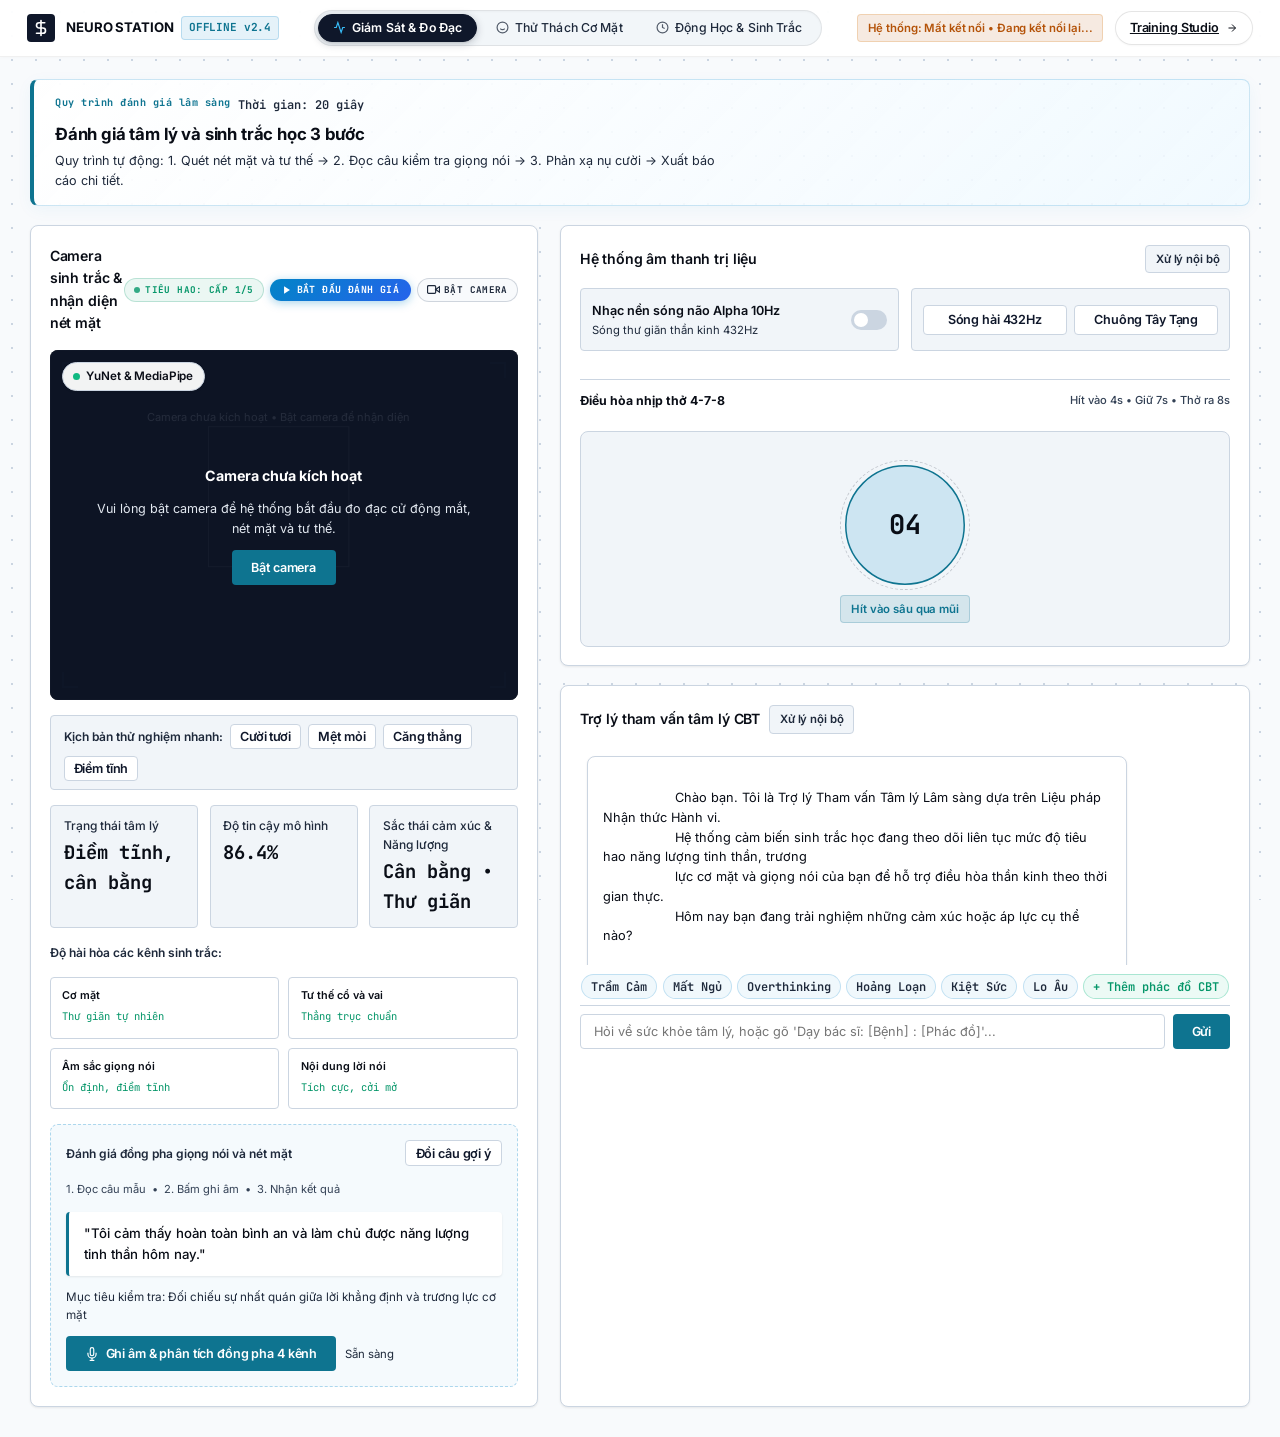
==== commit f12d8f50: "v2.6" ====
--- a/templates/index.html
+++ b/templates/index.html
@@ -323,8 +323,7 @@
 
             <div
               style="display:flex; gap:0.4rem; font-size:0.74rem; color:var(--text-muted); margin:0.25rem 0 0.1rem 0;">
-              <span>1. Đọc câu mẫu</span> <span>•</span> <span>2. Bấm ghi âm 5 giây</span> <span>•</span> <span>3. Nhận
-                kết quả</span>
+              <span>1. Đọc câu mẫu</span> <span>•</span> <span>2. Bấm ghi âm</span> <span>•</span> <span>3. Nhận kết quả</span>
             </div>
 
             <div class="prompt-quote" id="vocal-prompt-text">
@@ -1617,10 +1616,10 @@
 
 
   <!-- External Script Dependencies -->
-  <script src="/static/js/audio_therapy.js?v=4.4"></script>
-  <script src="/static/js/game.js?v=4.7"></script>
-  <script src="/static/js/multiverse.js?v=3.6"></script>
-  <script src="/static/js/main.js?v=5.7"></script>
+  <script src="/static/js/audio_therapy.js?v=6.1"></script>
+  <script src="/static/js/game.js?v=6.1"></script>
+  <script src="/static/js/multiverse.js?v=6.1"></script>
+  <script src="/static/js/main.js?v=6.2"></script>
 </body>
 
 </html>
--- a/static/css/style.css
+++ b/static/css/style.css
@@ -3589,4 +3589,5 @@
       box-shadow: 0 12px 36px rgba(239, 68, 68, 0.7);
       border-color: #EF4444;
     }
-  }+  }
+}
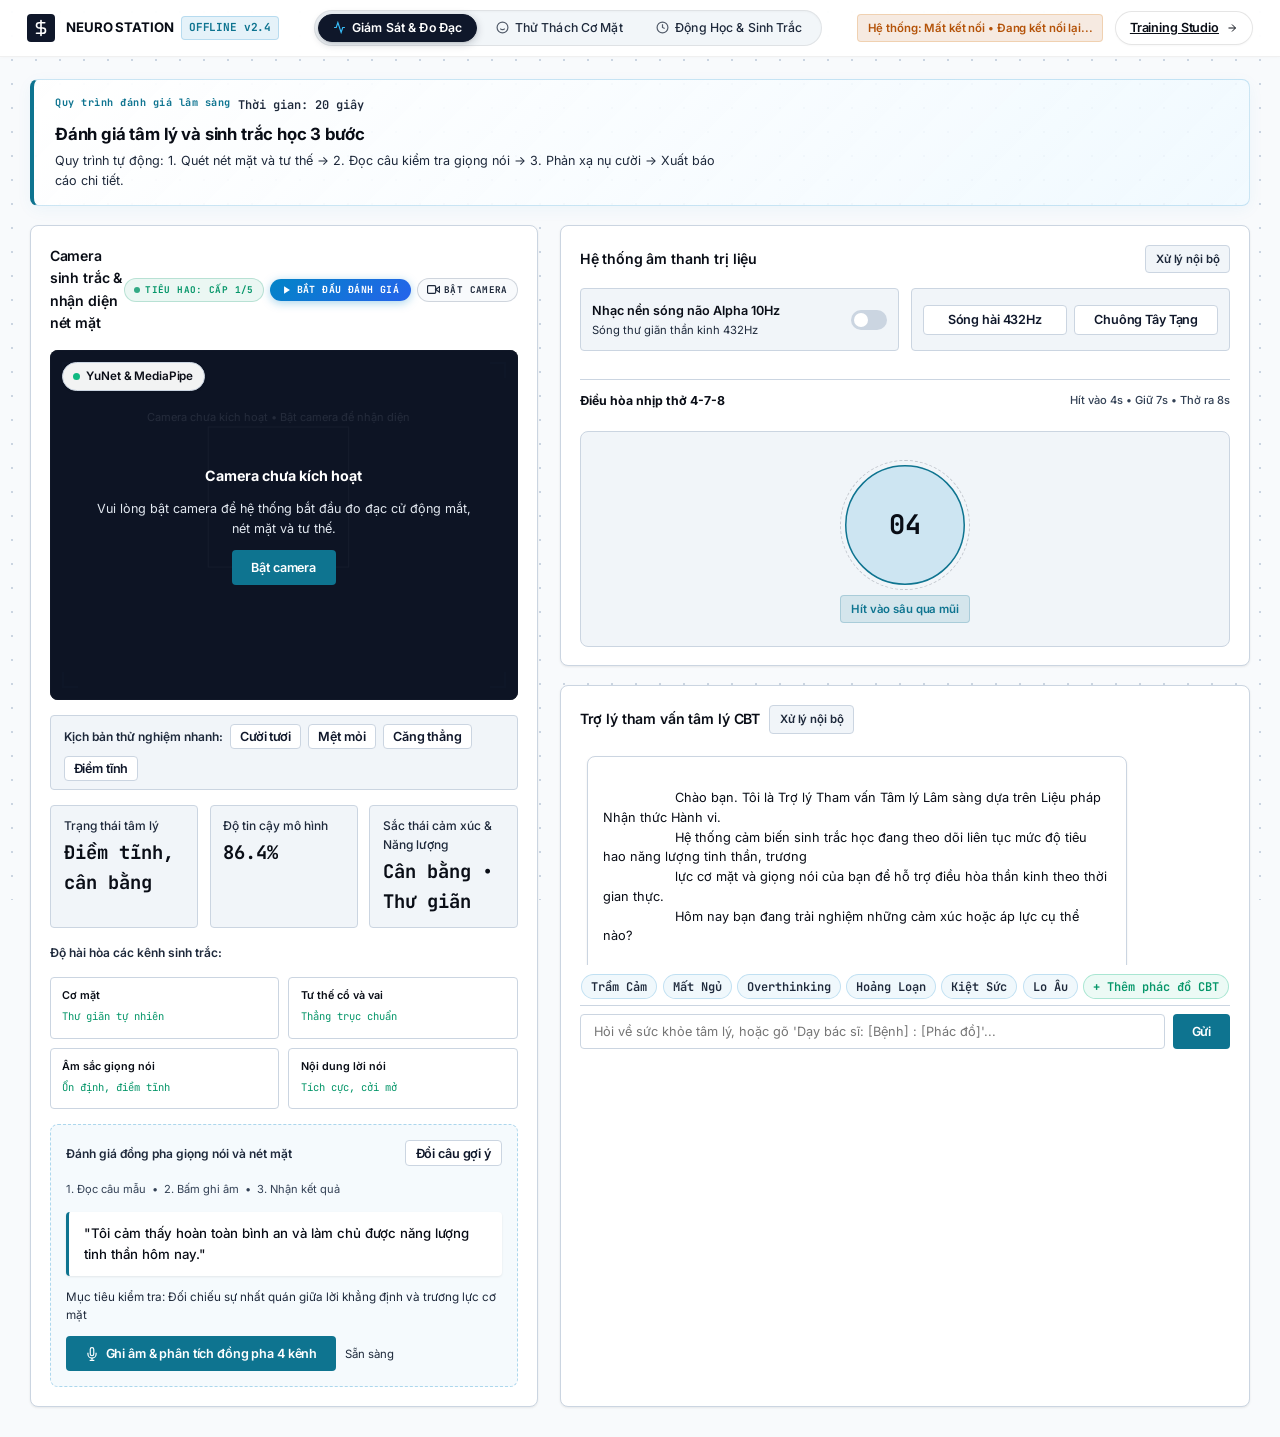
==== commit 666ac52e: "v2.7" ====
--- a/templates/index.html
+++ b/templates/index.html
@@ -1619,7 +1619,7 @@
   <script src="/static/js/audio_therapy.js?v=6.1"></script>
   <script src="/static/js/game.js?v=6.1"></script>
   <script src="/static/js/multiverse.js?v=6.1"></script>
-  <script src="/static/js/main.js?v=6.2"></script>
+  <script src="/static/js/main.js?v=6.3"></script>
 </body>
 
 </html>
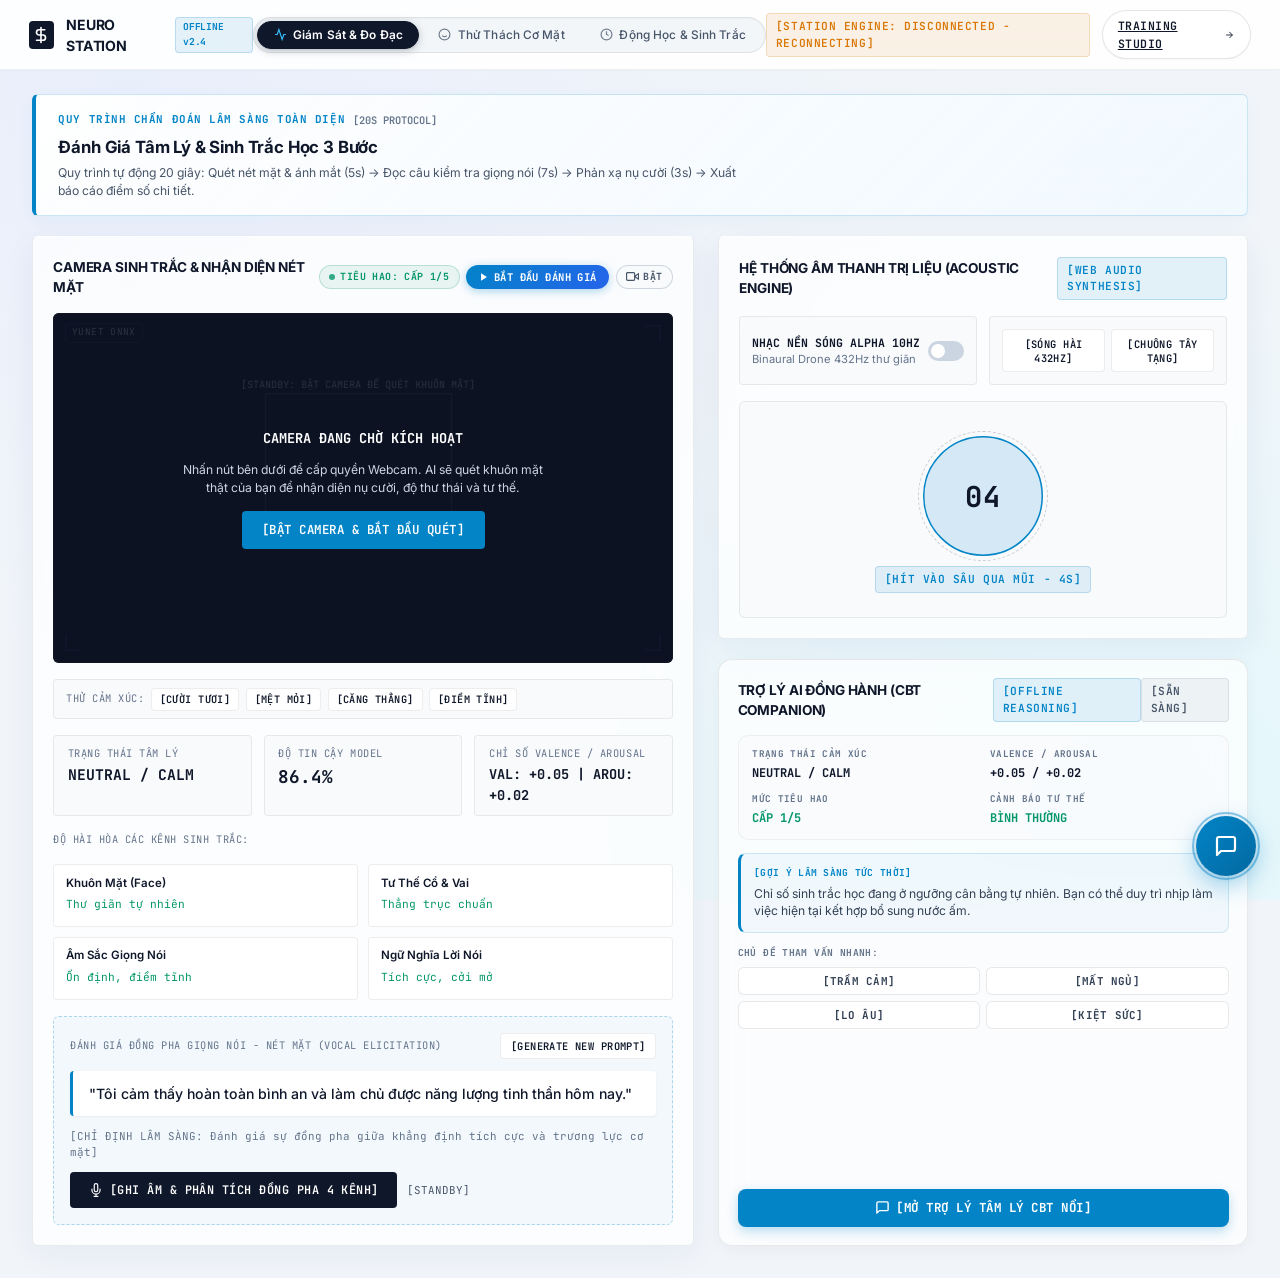
==== commit f6c8a228: "xinchaoformew" ====
--- a/templates/index.html
+++ b/templates/index.html
@@ -14,6 +14,7 @@
     rel="stylesheet">
 
   <link rel="stylesheet" href="/static/css/style.css?v=4.9">
+  <link rel="stylesheet" href="/static/css/chat_widget.css?v=1.0">
 </head>
 
 <body>
@@ -87,19 +88,19 @@
     <section id="tab-monitor" class="tab-pane active">
 
       <!-- Interactive Guided 3-Step Assessment Banner -->
-      <div class="glass-panel assessment-hero-banner" style="padding: 1rem 1.4rem; margin-bottom: 1.25rem;">
+      <div class="glass-panel assessment-hero-banner" style="padding: 0.95rem 1.4rem;">
         <div class="hero-left">
-          <div style="display:flex; align-items:center; gap:0.5rem; margin-bottom:0.35rem;">
-            <span class="hero-badge">Quy trình đánh giá lâm sàng</span>
+          <div style="display:flex; align-items:center; gap:0.5rem; margin-bottom:0.25rem;">
+            <span class="hero-badge">QUY TRÌNH CHẨN ĐOÁN LÂM SÀNG TOÀN DIỆN</span>
             <span
-              style="font-family:var(--font-mono); font-size:0.72rem; color:var(--text-secondary); font-weight:600;">Thời
-              gian: 20 giây</span>
-          </div>
-          <h2 class="hero-title" style="font-size:1.12rem; font-weight:700; margin-bottom:0.25rem;">Đánh giá tâm lý và
-            sinh trắc học 3 bước</h2>
-          <p class="hero-desc" style="font-size:0.84rem; line-height:1.55; margin:0; color:var(--text-secondary);">
-            Quy trình tự động: 1. Quét nét mặt và tư thế → 2. Đọc câu kiểm tra giọng nói → 3. Phản xạ nụ cười → Xuất báo
-            cáo chi tiết.
+              style="font-family:var(--font-mono); font-size:0.65rem; color:var(--text-muted); font-weight:600;">[20S
+              PROTOCOL]</span>
+          </div>
+          <h2 class="hero-title" style="font-size:1.05rem; margin-bottom:0.25rem;">Đánh Giá Tâm Lý & Sinh Trắc Học 3
+            Bước</h2>
+          <p class="hero-desc" style="font-size:0.76rem; line-height:1.45; margin:0;">
+            Quy trình tự động 20 giây: Quét nét mặt & ánh mắt (5s) → Đọc câu kiểm tra giọng nói (7s) → Phản xạ nụ cười
+            (3s) → Xuất báo cáo điểm số chi tiết.
           </p>
         </div>
       </div>
@@ -110,20 +111,20 @@
         <div class="glass-panel monitor-card" id="tab-monitor-camera-card">
           <div class="card-header-row" id="camera-card-header">
             <div class="card-title-group">
-              <span class="card-title">Camera sinh trắc & nhận diện nét mặt</span>
+              <span class="card-title">Camera Sinh Trắc & Nhận Diện Nét Mặt</span>
             </div>
             <div class="cam-action-bar">
               <!-- Exhaustion Status Chip -->
               <span class="cam-status-chip" id="status-exhaustion-badge">
                 <span class="cam-chip-dot"></span>
-                <span class="cam-chip-label">Tiêu hao: Cấp 1/5</span>
+                <span class="cam-chip-label">TIÊU HAO: CẤP 1/5</span>
               </span>
               <!-- Start Assessment Button -->
               <button class="cam-btn-assess" id="btn-start-assess-cam-header">
                 <svg width="10" height="10" viewBox="0 0 24 24" fill="currentColor">
                   <polygon points="5 3 19 12 5 21 5 3" />
                 </svg>
-                Bắt đầu đánh giá
+                BẮT ĐẦU ĐÁNH GIÁ
               </button>
               <!-- Camera Toggle Button -->
               <button class="cam-btn-toggle" id="webcam-toggle-btn">
@@ -131,7 +132,7 @@
                   <path d="M23 7l-7 5 7 5V7z" />
                   <rect x="1" y="5" width="15" height="14" rx="2" ry="2" />
                 </svg>
-                <span id="webcam-toggle-label">Bật camera</span>
+                <span id="webcam-toggle-label">BẬT</span>
               </button>
             </div>
           </div>
@@ -144,24 +145,26 @@
             <!-- Dynamic Live HUD Status Overlay (Switches RED -> GREEN on Face Detection) -->
             <div id="camera-live-hud-badge"
               style="position:absolute; bottom:10px; left:0; right:0; display:none; justify-content:center; pointer-events:none; z-index:8;">
-              <span id="camera-live-hud-text" class="badge badge-warning"
-                style="font-size:0.76rem; padding:0.35rem 0.85rem; box-shadow:0 4px 14px rgba(0,0,0,0.6); backdrop-filter:blur(10px); display:inline-flex; align-items:center; gap:6px;">
+              <span id="camera-live-hud-text" class="badge badge-danger"
+                style="font-size:0.72rem; padding:0.35rem 0.85rem; box-shadow:0 4px 14px rgba(0,0,0,0.6); backdrop-filter:blur(10px); display:inline-flex; align-items:center; gap:6px;">
                 <span id="camera-live-hud-dot"
                   style="width:7px; height:7px; border-radius:50%; background:#ef4444; display:inline-block;"></span>
-                <span id="camera-live-hud-label">Chưa phát hiện khuôn mặt • Vui lòng hướng vào giữa khung ngắm</span>
+                <span id="camera-live-hud-label">[ĐANG TÌM KHUÔN MẶT - VUI LÒNG HƯỚNG VÀO CAMERA]</span>
               </span>
             </div>
 
             <!-- Camera Standby / Permission Overlay -->
             <div id="camera-standby-overlay"
-              style="position:absolute; top:0; left:0; right:0; bottom:0; display:flex; flex-direction:column; align-items:center; justify-content:center; gap:0.8rem; background:rgba(15, 23, 42, 0.88); z-index:10; color:#FFFFFF; text-align:center; padding:1.5rem;">
-              <div style="font-size:0.95rem; font-weight:700;">Camera chưa kích hoạt</div>
-              <div style="font-size:0.84rem; color:#E2E8F0; max-width:380px; line-height:1.55;">
-                Vui lòng bật camera để hệ thống bắt đầu đo đạc cử động mắt, nét mặt và tư thế.
+              style="position:absolute; top:0; left:0; right:0; bottom:0; display:flex; flex-direction:column; align-items:center; justify-content:center; gap:0.8rem; background:rgba(15, 23, 42, 0.82); z-index:10; color:#FFFFFF; text-align:center; padding:1.5rem;">
+              <div style="font-family:var(--font-mono); font-size:0.85rem; font-weight:700;">CAMERA ĐANG CHỜ KÍCH HOẠT
+              </div>
+              <div style="font-size:0.76rem; color:#CBD5E1; max-width:380px; line-height:1.5;">
+                Nhấn nút bên dưới để cấp quyền Webcam. AI sẽ quét khuôn mặt thật của bạn để nhận diện nụ cười, độ thư
+                thái và tư thế.
               </div>
               <button class="btn btn-primary" id="btn-start-camera-overlay"
-                style="font-size:0.84rem; padding:0.6rem 1.25rem;">
-                Bật camera
+                style="background:#0284C7; font-size:0.78rem; padding:0.6rem 1.2rem;">
+                [BẬT CAMERA & BẮT ĐẦU QUÉT]
               </button>
             </div>
 
@@ -170,15 +173,10 @@
             <div class="hud-reticle-tr"></div>
             <div class="hud-reticle-bl"></div>
             <div class="hud-reticle-br"></div>
-
-            <!-- Synchronized Top HUD Model Chip -->
-            <div class="multiverse-hud-top" style="justify-content:flex-start;">
-              <span class="multiverse-hud-chip" id="tab1-model-chip">
-                <span class="status-dot-pulse"></span>
-                <span>YuNet &amp; MediaPipe</span>
-              </span>
-            </div>
-            <span id="hud-backbone-status" style="display:none;"></span>
+            <div class="hud-overlay-text" id="hud-backbone-status"
+              style="position:absolute; top:10px; left:12px; bottom:auto; font-size:0.58rem; padding:0.12rem 0.38rem; background:rgba(0,0,0,0.45); color:rgba(255,255,255,0.7); border:1px solid rgba(255,255,255,0.1); border-radius:3px;">
+              YUNET ONNX
+            </div>
           </div>
 
           <!-- Live Step-by-Step Guided Assessment Card (OUTSIDE Camera Viewport - Zero obstruction) -->
@@ -186,17 +184,17 @@
             style="display:none; flex-direction:column; gap:0.5rem; margin-top:0.75rem; padding:0.85rem 1rem; border:1px solid var(--border-color); background:#FFFFFF; border-radius:var(--radius-sm); box-shadow:var(--shadow-sm);">
             <div style="display:flex; justify-content:space-between; align-items:center;">
               <div class="step-badge" id="step-overlay-badge"
-                style="font-size:0.75rem; font-weight:700; color:var(--primary); font-family:var(--font-sans);">
-                Bước 1/3: Quét khuôn mặt và tư thế - 5 giây
+                style="font-size:0.70rem; font-weight:700; color:var(--primary); font-family:var(--font-mono);">
+                BƯỚC 1/3: QUÉT KHUÔN MẶT & TƯ THẾ (5 GIÂY)
               </div>
               <button type="button" id="btn-cancel-assessment-action" class="btn btn-outline"
-                style="padding:0.35rem 0.75rem; font-size:0.75rem; color:var(--accent-danger); border-color:rgba(239,68,68,0.4);">
-                Hủy đo đạc
+                style="padding:0.25rem 0.6rem; font-size:0.65rem; color:#EF4444; border-color:rgba(239,68,68,0.4);">
+                [HỦY ĐO ĐẠT]
               </button>
             </div>
 
             <div class="step-instruction" id="step-overlay-instruction"
-              style="font-size:0.85rem; color:var(--text-secondary); line-height:1.45;">
+              style="font-size:0.82rem; color:var(--text-secondary); line-height:1.4;">
               Hãy ngồi thẳng trước camera, nhìn thẳng vào ống kính và giữ nét mặt tự nhiên...
             </div>
 
@@ -204,8 +202,8 @@
             <div class="step-prompt-box" id="step-overlay-prompt-box"
               style="display:none; background:var(--bg-secondary); border:1px solid var(--border-color); border-radius:6px; padding:0.75rem;">
               <div
-                style="font-family:var(--font-sans); font-size:0.75rem; color:var(--primary); font-weight:700; margin-bottom:0.3rem;">
-                Văn bản đọc to vào microphone:</div>
+                style="font-family:var(--font-mono); font-size:0.65rem; color:var(--primary); font-weight:700; margin-bottom:0.3rem;">
+                [VĂN BẢN ĐỌC TO VÀO MICROPHONE]:</div>
               <div class="step-prompt-text" id="step-overlay-prompt-text"
                 style="font-size:0.92rem; font-weight:600; color:var(--text-primary); line-height:1.45;">
                 "Tôi cảm thấy hoàn toàn bình an và làm chủ được năng lượng tinh thần hôm nay."
@@ -234,69 +232,68 @@
             <div
               style="display:flex; justify-content:space-between; align-items:center; font-family:var(--font-mono); font-size:0.70rem; color:#94A3B8;">
               <span id="step-overlay-timer-label">Còn 5 giây...</span>
-              <span id="step-face-tracking-status" style="color:#059669; font-weight:600;">Đang theo dõi khuôn
-                mặt</span>
+              <span id="step-face-tracking-status" style="color:#10B981;">[ĐANG THEO DÕI KHUÔN MẶT]</span>
             </div>
           </div>
 
           <!-- Quick Test Presets (Instant Simulation) -->
           <div
-            style="display:flex; flex-wrap:wrap; gap:0.5rem; align-items:center; background:var(--bg-card-subtle); padding:0.55rem 0.85rem; border-radius:var(--radius-xs); border:1px solid var(--border-subtle);">
-            <span class="cell-label" style="font-size:0.75rem; font-weight:600;">Kịch bản thử nghiệm nhanh:</span>
-            <button class="btn btn-outline" style="padding:0.25rem 0.6rem; font-size:0.75rem;"
-              onclick="window.clinicalStation.testManualEmotion('HAPPY / EQUILIBRIUM', 0.75, 0.40)">Cười tươi</button>
-            <button class="btn btn-outline" style="padding:0.25rem 0.6rem; font-size:0.75rem;"
-              onclick="window.clinicalStation.testManualEmotion('SAD / DEPRESSIVE', -0.55, -0.30)">Mệt mỏi</button>
-            <button class="btn btn-outline" style="padding:0.25rem 0.6rem; font-size:0.75rem;"
-              onclick="window.clinicalStation.testManualEmotion('ANGRY / HIGH AROUSAL', -0.45, 0.75)">Căng
-              thẳng</button>
-            <button class="btn btn-outline" style="padding:0.25rem 0.6rem; font-size:0.75rem;"
-              onclick="window.clinicalStation.testManualEmotion('NEUTRAL / CALM', 0.05, -0.05)">Điềm tĩnh</button>
+            style="display:flex; flex-wrap:wrap; gap:0.4rem; align-items:center; background:var(--bg-card-subtle); padding:0.45rem 0.75rem; border-radius:var(--radius-xs); border:1px solid var(--border-subtle);">
+            <span class="cell-label" style="font-size:0.65rem;">THỬ CẢM XÚC:</span>
+            <button class="btn btn-outline" style="padding:0.25rem 0.5rem; font-size:0.64rem;"
+              onclick="window.clinicalStation.testManualEmotion('HAPPY / EQUILIBRIUM', 0.75, 0.40)">[CƯỜI TƯƠI]</button>
+            <button class="btn btn-outline" style="padding:0.25rem 0.5rem; font-size:0.64rem;"
+              onclick="window.clinicalStation.testManualEmotion('SAD / DEPRESSIVE', -0.55, -0.30)">[MỆT MỎI]</button>
+            <button class="btn btn-outline" style="padding:0.25rem 0.5rem; font-size:0.64rem;"
+              onclick="window.clinicalStation.testManualEmotion('ANGRY / HIGH AROUSAL', -0.45, 0.75)">[CĂNG
+              THẲNG]</button>
+            <button class="btn btn-outline" style="padding:0.25rem 0.5rem; font-size:0.64rem;"
+              onclick="window.clinicalStation.testManualEmotion('NEUTRAL / CALM', 0.05, -0.05)">[ĐIỀM TĨNH]</button>
           </div>
 
           <!-- Telemetry Cells -->
           <div class="telemetry-row">
             <div class="telemetry-cell">
-              <div class="cell-label">Trạng thái tâm lý</div>
-              <div class="cell-value" id="metric-emotion-class" style="font-size: 0.96rem;">Điềm tĩnh, cân bằng</div>
+              <div class="cell-label">Trạng Thái Tâm Lý</div>
+              <div class="cell-value" id="metric-emotion-class" style="font-size: 0.92rem;">NEUTRAL / CALM</div>
             </div>
             <div class="telemetry-cell">
-              <div class="cell-label">Độ tin cậy mô hình</div>
+              <div class="cell-label">Độ Tin Cậy Model</div>
               <div class="cell-value" id="metric-confidence">86.4%</div>
             </div>
             <div class="telemetry-cell">
-              <div class="cell-label">Sắc thái cảm xúc &amp; Năng lượng</div>
-              <div class="cell-value" id="metric-va-values" style="font-size: 0.88rem;">Cân bằng • Thư giãn</div>
+              <div class="cell-label">Chỉ Số Valence / Arousal</div>
+              <div class="cell-value" id="metric-va-values" style="font-size: 0.85rem;">VAL: +0.05 | AROU: +0.02</div>
             </div>
           </div>
 
           <!-- Human-friendly Multimodal Signal Balance -->
           <div class="channel-bars-section">
-            <div class="cell-label" style="font-weight:600;">Độ hài hòa các kênh sinh trắc:</div>
+            <div class="cell-label">Độ Hài Hòa Các Kênh Sinh Trắc:</div>
             <div class="signals-grid">
               <div class="signal-card">
-                <span class="signal-title">Cơ mặt</span>
+                <span class="signal-title">Khuôn Mặt (Face)</span>
                 <span class="signal-status" id="face-status-text">Thư giãn tự nhiên</span>
                 <div class="channel-bar-bg">
                   <div id="face-pct-bar" class="channel-bar-fill" style="width: 85%;"></div>
                 </div>
               </div>
               <div class="signal-card">
-                <span class="signal-title">Tư thế cổ và vai</span>
+                <span class="signal-title">Tư Thế Cổ & Vai</span>
                 <span class="signal-status" id="body-status-text">Thẳng trục chuẩn</span>
                 <div class="channel-bar-bg">
                   <div id="body-pct-bar" class="channel-bar-fill" style="width: 90%;"></div>
                 </div>
               </div>
               <div class="signal-card">
-                <span class="signal-title">Âm sắc giọng nói</span>
+                <span class="signal-title">Âm Sắc Giọng Nói</span>
                 <span class="signal-status" id="speech-status-text">Ổn định, điềm tĩnh</span>
                 <div class="channel-bar-bg">
                   <div id="speech-pct-bar" class="channel-bar-fill" style="width: 80%;"></div>
                 </div>
               </div>
               <div class="signal-card">
-                <span class="signal-title">Nội dung lời nói</span>
+                <span class="signal-title">Ngữ Nghĩa Lời Nói</span>
                 <span class="signal-status" id="text-status-text">Tích cực, cởi mở</span>
                 <div class="channel-bar-bg">
                   <div id="text-pct-bar" class="channel-bar-fill" style="width: 88%;"></div>
@@ -307,44 +304,40 @@
 
           <!-- Incongruence / Sarcasm Alert Banner -->
           <div id="incongruence-alert-box" class="incongruence-alert">
-            <strong>Cảnh báo mâu thuẫn cảm xúc</strong><br>
-            Hệ thống phát hiện mâu thuẫn giữa lời nói và phản xạ nét mặt hoặc giọng nói.
+            <strong>[CẢNH BÁO MÂU THUẪN CẢM XÚC]</strong><br>
+            Hệ thống phát hiện mâu thuẫn giữa lời nói và phản xạ nét mặt/giọng nói.
           </div>
 
           <!-- Vocal & Multimodal Elicitation Module -->
           <div class="vocal-box">
             <div style="display:flex; justify-content:space-between; align-items:center;">
-              <span class="cell-label" style="font-weight:600;">Đánh giá đồng pha giọng nói và nét mặt</span>
+              <span class="cell-label">Đánh Giá Đồng Pha Giọng Nói - Nét Mặt (Vocal Elicitation)</span>
               <button class="btn btn-outline" id="vocal-gen-prompt-btn"
-                style="padding:0.3rem 0.65rem; font-size:0.75rem;">
-                Đổi câu gợi ý
+                style="padding:0.3rem 0.6rem; font-size:0.65rem;">
+                [GENERATE NEW PROMPT]
               </button>
-            </div>
-
-            <div
-              style="display:flex; gap:0.4rem; font-size:0.74rem; color:var(--text-muted); margin:0.25rem 0 0.1rem 0;">
-              <span>1. Đọc câu mẫu</span> <span>•</span> <span>2. Bấm ghi âm</span> <span>•</span> <span>3. Nhận kết quả</span>
             </div>
 
             <div class="prompt-quote" id="vocal-prompt-text">
               "Tôi cảm thấy hoàn toàn bình an và làm chủ được năng lượng tinh thần hôm nay."
             </div>
-            <div style="font-size:0.78rem; color:var(--text-secondary);" id="vocal-prompt-rationale">
-              Mục tiêu kiểm tra: Đối chiếu sự nhất quán giữa lời khẳng định và trương lực cơ mặt
+            <div style="font-family:var(--font-mono); font-size:0.68rem; color:var(--text-muted);"
+              id="vocal-prompt-rationale">
+              [CHỈ ĐỊNH LÂM SÀNG: Đánh giá sự đồng pha giữa khẳng định tích cực và trương lực cơ mặt]
             </div>
 
             <div class="vocal-actions">
-              <button class="btn btn-primary" id="vocal-record-btn" style="padding:0.6rem 1.2rem; font-size:0.84rem;">
+              <button class="btn btn-primary" id="vocal-record-btn">
                 <svg width="14" height="14" viewBox="0 0 24 24" fill="none" stroke="currentColor" stroke-width="2">
                   <path d="M12 1a3 3 0 0 0-3 3v8a3 3 0 0 0 6 0V4a3 3 0 0 0-3-3z" />
                   <path d="M19 10v2a7 7 0 0 1-14 0v-2" />
                   <line x1="12" y1="19" x2="12" y2="23" />
                   <line x1="8" y1="23" x2="16" y2="23" />
                 </svg>
-                Ghi âm &amp; phân tích đồng pha 4 kênh
+                [GHI ÂM & PHÂN TÍCH ĐỒNG PHA 4 KÊNH]
               </button>
               <span id="vocal-status-text"
-                style="font-family:var(--font-sans); font-size:0.76rem; color:var(--text-secondary);">Sẵn sàng</span>
+                style="font-family:var(--font-mono); font-size:0.68rem; color:var(--text-secondary);">[STANDBY]</span>
             </div>
 
             <div id="vocal-report-result"
@@ -360,17 +353,17 @@
           <!-- Acoustic Therapy Engine Card -->
           <div class="glass-panel monitor-card">
             <div class="card-header-row">
-              <span class="card-title">Hệ thống âm thanh trị liệu</span>
-              <span class="badge badge-neutral">Xử lý nội bộ</span>
+              <span class="card-title">Hệ Thống Âm Thanh Trị Liệu (Acoustic Engine)</span>
+              <span class="badge badge-clinical">[WEB AUDIO SYNTHESIS]</span>
             </div>
 
             <div class="therapy-controls">
               <!-- Ambient Switch -->
               <div class="therapy-toggle-card">
                 <div>
-                  <div style="font-size:0.84rem; font-weight:600; color:var(--text-primary);">Nhạc nền sóng não Alpha
-                    10Hz</div>
-                  <div style="font-size:0.75rem; color:var(--text-secondary);">Sóng thư giãn thần kinh 432Hz</div>
+                  <div style="font-family:var(--font-mono); font-size:0.72rem; font-weight:700;">NHẠC NỀN SÓNG ALPHA
+                    10HZ</div>
+                  <div style="font-size:0.70rem; color:var(--text-muted);">Binaural Drone 432Hz thư giãn</div>
                 </div>
                 <label class="switch">
                   <input type="checkbox" id="ambient-audio-switch">
@@ -379,25 +372,16 @@
               </div>
 
               <!-- Manual 5s Interventions -->
-              <div class="therapy-toggle-card" style="display:flex; gap:0.5rem; justify-content:center;">
+              <div class="therapy-toggle-card" style="display:flex; gap:0.4rem; justify-content:center;">
                 <button class="btn btn-outline" id="play-chime-btn"
-                  style="flex:1; padding:0.45rem 0.6rem; font-size:0.78rem;">
-                  Sóng hài 432Hz
+                  style="flex:1; padding:0.4rem 0.5rem; font-size:0.65rem;">
+                  [SÓNG HÀI 432HZ]
                 </button>
                 <button class="btn btn-outline" id="play-bowl-btn"
-                  style="flex:1; padding:0.45rem 0.6rem; font-size:0.78rem;">
-                  Chuông Tây Tạng
+                  style="flex:1; padding:0.4rem 0.5rem; font-size:0.65rem;">
+                  [CHUÔNG TÂY TẠNG]
                 </button>
               </div>
-            </div>
-
-            <!-- 4-7-8 Breathing Pacer Header & Guidance -->
-            <div
-              style="display:flex; justify-content:space-between; align-items:center; margin-top:0.85rem; margin-bottom:0.35rem; padding-top:0.75rem; border-top:1px solid var(--border-subtle);">
-              <span style="font-size:0.82rem; font-weight:700; color:var(--text-primary);">Điều hòa nhịp thở
-                4-7-8</span>
-              <span style="font-size:0.74rem; color:var(--text-muted); font-weight:500;">Hít vào 4s • Giữ 7s • Thở ra
-                8s</span>
             </div>
 
             <!-- 4-7-8 Breathing Pacer -->
@@ -408,50 +392,96 @@
                   <span class="breath-timer-text" id="breath-timer-text">04</span>
                 </div>
               </div>
-              <div class="breath-phase-badge" id="breath-phase-badge">Hít vào sâu qua mũi</div>
-            </div>
-          </div>
-
-          <!-- CBT Counseling Chat Card -->
-          <div class="glass-panel monitor-card" style="flex:1;">
+              <div class="breath-phase-badge" id="breath-phase-badge">[HÍT VÀO SÂU QUA MŨI - 4S]</div>
+            </div>
+          </div>
+
+          <!-- TRỢ LÝ AI ĐỒNG HÀNH (CBT COMPANION CARD) - Lấp mảng trống Tab 1 -->
+          <div class="glass-panel monitor-card cw-companion-card" id="cw-companion-card" style="flex:1;">
             <div class="card-header-row">
               <div class="card-title-group">
-                <span class="card-title">Trợ lý tham vấn tâm lý CBT</span>
-                <span class="badge badge-neutral">Xử lý nội bộ</span>
-              </div>
-            </div>
-
+                <span class="card-title">Trợ Lý AI Đồng Hành (CBT Companion)</span>
+                <span class="badge badge-clinical">[OFFLINE REASONING]</span>
+              </div>
+              <span class="badge badge-neutral" id="cw-companion-status">[SẴN SÀNG]</span>
+            </div>
+
+            <!-- Mini Snapshot Sinh Trắc -->
+            <div class="cw-companion-snapshot">
+              <div class="cw-snapshot-grid">
+                <div class="cw-snapshot-item">
+                  <span class="cw-snapshot-label">TRẠNG THÁI CẢM XÚC</span>
+                  <span class="cw-snapshot-val" id="cw-snap-emotion">NEUTRAL / CALM</span>
+                </div>
+                <div class="cw-snapshot-item">
+                  <span class="cw-snapshot-label">VALENCE / AROUSAL</span>
+                  <span class="cw-snapshot-val" id="cw-snap-va">+0.05 / +0.02</span>
+                </div>
+                <div class="cw-snapshot-item">
+                  <span class="cw-snapshot-label">MỨC TIÊU HAO</span>
+                  <span class="cw-snapshot-val" id="cw-snap-exhaustion">CẤP 1/5</span>
+                </div>
+                <div class="cw-snapshot-item">
+                  <span class="cw-snapshot-label">CẢNH BÁO TƯ THẾ</span>
+                  <span class="cw-snapshot-val cw-val-normal" id="cw-snap-posture">BÌNH THƯỜNG</span>
+                </div>
+              </div>
+            </div>
+
+            <!-- Dòng Gợi Ý Hiện Tại (Tự động cập nhật theo chỉ số) -->
+            <div class="cw-companion-insight-box">
+              <div class="cw-insight-header">
+                <span class="cw-insight-badge">[GỢI Ý LÂM SÀNG TỨC THỜI]</span>
+              </div>
+              <div class="cw-insight-text" id="cw-companion-insight-text">
+                Chỉ số sinh trắc học đang ở ngưỡng cân bằng tự nhiên. Bạn có thể duy trì nhịp làm việc hiện tại kết hợp bổ sung nước ấm.
+              </div>
+            </div>
+
+            <!-- 4 Nút Chủ Đề Nhanh -->
+            <div class="cw-companion-topics">
+              <div class="cw-topics-label">CHỦ ĐỀ THAM VẤN NHANH:</div>
+              <div class="cw-topics-grid">
+                <button type="button" class="cw-topic-btn" data-topic="TRẦM CẢM" data-query="Trầm cảm là gì và cách kích hoạt hành vi để vượt qua?">
+                  [TRẦM CẢM]
+                </button>
+                <button type="button" class="cw-topic-btn" data-topic="MẤT NGỦ" data-query="Tôi bị mất ngủ cả tuần nay, làm sao để áp dụng phác đồ CBT-I?">
+                  [MẤT NGỦ]
+                </button>
+                <button type="button" class="cw-topic-btn" data-topic="LO ÂU" data-query="Rối loạn lo âu lan tỏa (GAD) và căng thẳng thần kinh xử lý thế nào?">
+                  [LO ÂU]
+                </button>
+                <button type="button" class="cw-topic-btn" data-topic="KIỆT SỨC" data-query="Tôi đang bị kiệt sức nghề nghiệp (Burnout), tôi cần phục hồi năng lượng ra sao?">
+                  [KIỆT SỨC]
+                </button>
+              </div>
+            </div>
+
+            <!-- Nút Lớn Mở Trợ Lý CBT -->
+            <button type="button" class="btn btn-primary cw-open-cbt-btn" id="cw-open-cbt-btn" style="margin-top:auto; padding:0.65rem 1rem; font-size:0.78rem; font-weight:700; background:#0284C7; display:flex; align-items:center; justify-content:center; gap:6px;">
+              <svg width="15" height="15" viewBox="0 0 24 24" fill="none" stroke="currentColor" stroke-width="2.2" stroke-linecap="round" stroke-linejoin="round">
+                <path d="M21 15a2 2 0 0 1-2 2H7l-4 4V5a2 2 0 0 1 2-2h14a2 2 0 0 1 2 2z"></path>
+              </svg>
+              [MỞ TRỢ LÝ TÂM LÝ CBT NỔI]
+            </button>
+          </div>
+
+          <!-- Legacy Card Chat (Ẩn hoàn toàn nhưng giữ nguyên 100% DOM để main.js không gặp lỗi null) -->
+          <div style="display:none;" aria-hidden="true">
             <div class="chat-container">
-              <div class="chat-history" id="chat-messages-container">
-                <div class="chat-bubble chat-bubble-ai" style="font-size:0.85rem; line-height:1.55;">
-                  Chào bạn. Tôi là Trợ lý Tham vấn Tâm lý Lâm sàng dựa trên Liệu pháp Nhận thức Hành vi.
-                  Hệ thống cảm biến sinh trắc học đang theo dõi liên tục mức độ tiêu hao năng lượng tinh thần, trương
-                  lực cơ mặt và giọng nói của bạn để hỗ trợ điều hòa thần kinh theo thời gian thực.
-                  Hôm nay bạn đang trải nghiệm những cảm xúc hoặc áp lực cụ thể nào?
-                </div>
-              </div>
-
+              <div class="chat-history" id="chat-messages-container"></div>
               <div class="cbt-suggestion-chips" id="cbt-suggestion-chips">
                 <button type="button" class="chip-btn" data-query="Trầm cảm là gì và cách vượt qua?">Trầm Cảm</button>
-                <button type="button" class="chip-btn" data-query="Tôi bị mất ngủ cả tuần nay, làm sao để ngủ ngon?">Mất
-                  Ngủ</button>
-                <button type="button" class="chip-btn" data-query="Làm sao chữa suy nghĩ quá mức?">Overthinking</button>
-                <button type="button" class="chip-btn"
-                  data-query="Cơn hoảng loạn lúc tim đập nhanh thì xử lý thế nào?">Hoảng Loạn</button>
-                <button type="button" class="chip-btn"
-                  data-query="Tôi đang bị kiệt sức nghề nghiệp, tôi cần làm gì?">Kiệt Sức</button>
-                <button type="button" class="chip-btn" data-query="Rối loạn lo âu lan tỏa có chữa khỏi được không?">Lo
-                  Âu</button>
-                <button type="button" class="chip-btn chip-teach"
-                  data-query="Dạy bác sĩ: [Tên bệnh] : [Phác đồ điều trị của bạn]">+ Thêm phác đồ CBT</button>
-              </div>
-
+                <button type="button" class="chip-btn" data-query="Tôi bị mất ngủ cả tuần nay, làm sao để ngủ ngon?">Mất Ngủ</button>
+                <button type="button" class="chip-btn" data-query="Làm sao chữa chứng overthinking hay suy nghĩ quá mức?">Overthinking</button>
+                <button type="button" class="chip-btn" data-query="Cơn hoảng loạn (Panic Attack) lúc tim đập thình thịch thì xử lý thế nào?">Hoảng Loạn</button>
+                <button type="button" class="chip-btn" data-query="Tôi đang bị kiệt sức nghề nghiệp (Burnout), tôi cần làm gì?">Kiệt Sức</button>
+                <button type="button" class="chip-btn" data-query="Rối loạn lo âu lan tỏa (GAD) có chữa khỏi được không?">Lo Âu</button>
+                <button type="button" class="chip-btn chip-teach" data-query="Dạy bác sĩ: [Tên bệnh] : [Phác đồ điều trị của bạn]">+ Dạy Bác Sĩ</button>
+              </div>
               <div class="chat-input-row">
-                <input type="text" id="chat-input-field" class="chat-input" style="font-size:0.85rem;"
-                  placeholder="Hỏi về sức khỏe tâm lý, hoặc gõ 'Dạy bác sĩ: [Bệnh] : [Phác đồ]'...">
-                <button class="btn btn-primary" id="chat-send-btn" style="padding:0.6rem 1.2rem; font-size:0.84rem;">
-                  Gửi
-                </button>
+                <input type="text" id="chat-input-field" class="chat-input">
+                <button class="btn btn-primary" id="chat-send-btn">[GỬI]</button>
               </div>
             </div>
           </div>
@@ -474,8 +504,8 @@
           <div class="glass-panel monitor-card">
             <div class="card-header-row">
               <div class="card-title-group">
-                <span class="card-title">Biểu cảm mẫu</span>
-                <span class="badge badge-clinical" id="game-result-badge">Sẵn sàng</span>
+                <span class="card-title">Biểu Cảm Mẫu</span>
+                <span class="badge badge-clinical" id="game-result-badge">[READY: CHỜ BẮT ĐẦU]</span>
               </div>
               <button class="btn-shuffle-expression" id="game-next-target-btn">
                 <svg width="13" height="13" viewBox="0 0 24 24" fill="none" stroke="currentColor" stroke-width="2.4"
@@ -485,7 +515,7 @@
                   <polyline points="21 16 21 21 16 21" />
                   <line x1="15" y1="15" x2="21" y2="21" />
                 </svg>
-                Đổi biểu cảm
+                ĐỔI BIỂU CẢM
               </button>
             </div>
 
@@ -494,13 +524,12 @@
             </div>
 
             <div style="margin-top:0.75rem;">
-              <h2 id="game-target-title" style="font-size: 1.05rem; font-weight: 700; margin-bottom: 0.25rem;">Nụ cười
-                tự nhiên</h2>
-              <p id="game-target-desc"
-                style="font-size: 0.84rem; color: var(--text-secondary); margin-bottom:0.5rem; line-height: 1.5;">
+              <h2 id="game-target-title" style="font-size: 1.05rem; font-weight: 700; margin-bottom: 0.25rem;">NỤ CƯỜI
+                TỰ NHIÊN (DUCHENNE SMILE)</h2>
+              <p id="game-target-desc" style="font-size: 0.82rem; color: var(--text-secondary); margin-bottom:0.5rem;">
                 Nâng khóe miệng, tạo nếp nhăn đuôi mắt nhẹ, thả lỏng cơ trán.</p>
 
-              <div class="cell-label" style="margin-bottom:0.35rem; font-size: 0.80rem;">Nhóm cơ cần vận động:</div>
+              <div class="cell-label" style="margin-bottom:0.3rem;">Nhóm cơ cần vận động:</div>
               <div id="game-target-muscles" style="display:flex; flex-wrap:wrap; gap:0.4rem;">
                 <span class="badge badge-neutral">Cơ gò má lớn</span>
                 <span class="badge badge-neutral">Cơ vòng mi</span>
@@ -511,40 +540,28 @@
           <!-- Right Viewport: User Live Webcam & 3s Countdown Overlay -->
           <div class="glass-panel monitor-card">
             <div class="card-header-row">
-              <span class="card-title">Camera trực tiếp</span>
-              <span class="badge badge-success" id="game-cam-status-badge">Camera trực tiếp</span>
+              <span class="card-title">Camera Của Bạn (Trực Tiếp)</span>
+              <span class="badge badge-success" id="game-cam-status-badge">[CAMERA TRỰC TIẾP]</span>
             </div>
 
             <div class="game-cam-viewport">
               <video id="game-webcam-video" autoplay playsinline muted></video>
               <canvas id="game-overlay-canvas"></canvas>
 
-              <!-- Synchronized Top HUD Model Chip -->
-              <div class="multiverse-hud-top" style="justify-content:flex-start;">
-                <span class="multiverse-hud-chip" id="game-model-chip">
-                  <span class="status-dot-pulse"></span>
-                  <span>YuNet &amp; MediaPipe</span>
-                </span>
-              </div>
-
-              <!-- Standby overlay if camera is not running (Synchronized with Tab 1) -->
+              <!-- Standby overlay if camera is not running -->
               <div id="game-cam-standby"
-                style="position:absolute; top:0; left:0; right:0; bottom:0; display:none; flex-direction:column; align-items:center; justify-content:center; gap:0.8rem; background:rgba(15, 23, 42, 0.88); color:#FFFFFF; text-align:center; padding:1.5rem; z-index:15;">
-                <div style="font-size:0.95rem; font-weight:700;">Camera chưa kích hoạt</div>
-                <div style="font-size:0.84rem; color:#E2E8F0; max-width:380px; line-height:1.55;">
-                  Vui lòng bật camera để hệ thống bắt đầu đo đạc cử động mắt, nét mặt và tư thế.
-                </div>
+                style="position:absolute; top:0; left:0; right:0; bottom:0; display:none; flex-direction:column; align-items:center; justify-content:center; gap:0.7rem; background:rgba(15,23,42,0.85); color:#fff; text-align:center; padding:1.2rem; z-index:15;">
+                <div style="font-size:0.85rem; font-weight:700;">CAMERA ĐANG TẮT</div>
+                <div style="font-size:0.75rem; color:#cbd5e1;">Bật camera để bắt đầu thử thách cơ mặt.</div>
                 <button class="btn btn-primary" id="game-enable-cam-btn"
-                  style="font-size:0.84rem; padding:0.6rem 1.25rem;">
-                  Bật camera
-                </button>
+                  style="background:#0284c7; font-size:0.75rem;">[BẬT CAMERA]</button>
               </div>
 
               <!-- 3-Second Overlay directly over user camera -->
               <div id="game-countdown-overlay" class="countdown-overlay">
                 <div style="text-align:center;">
-                  <div class="cell-label" style="color:#FFFFFF; font-size:0.85rem; margin-bottom:0.5rem;">Chuẩn bị bắt
-                    chước biểu cảm:</div>
+                  <div class="cell-label" style="color:#FFFFFF; font-size:0.85rem; margin-bottom:0.5rem;">CHUẨN BỊ BẮT
+                    CHƯỚC BIỂU CẢM:</div>
                   <div id="game-countdown-digits" class="countdown-digits">03</div>
                 </div>
               </div>
@@ -554,13 +571,13 @@
                 <div class="hud-result-box">
 
                   <div class="hud-header-row">
-                    <span class="hud-status-badge pass" id="hud-status-badge">Xuất sắc • Đồng bộ nụ cười</span>
+                    <span class="hud-status-badge pass" id="hud-status-badge">[XUẤT SẮC - ĐỒNG BỘ NỤ CƯỜI]</span>
                     <button type="button" class="hud-close-btn" id="hud-close-btn"
                       title="Đóng bảng điểm">&times;</button>
                   </div>
 
                   <div class="hud-score-center">
-                    <div class="hud-score-label">Độ trùng khớp cơ mặt</div>
+                    <div class="hud-score-label">ĐỘ TRÙNG KHỚP CƠ MẶT</div>
                     <div class="hud-score-number" id="hud-score-number">94.8%</div>
                     <div class="hud-score-bar-bg">
                       <div class="hud-score-bar-fill" id="hud-score-bar-fill" style="width: 94.8%;"></div>
@@ -569,33 +586,33 @@
 
                   <div class="hud-stats-row">
                     <div class="hud-stat-item">
-                      <span class="hud-stat-label">Chuỗi đạt</span>
+                      <span class="hud-stat-label">CHUỖI ĐẠT</span>
                       <span class="hud-stat-val" id="hud-streak-val">0</span>
                     </div>
                     <div class="hud-stat-divider"></div>
                     <div class="hud-stat-item">
-                      <span class="hud-stat-label">Kỷ lục</span>
+                      <span class="hud-stat-label">KỶ LỤC</span>
                       <span class="hud-stat-val" id="hud-highscore-val">0.0%</span>
                     </div>
                     <div class="hud-stat-divider"></div>
                     <div class="hud-stat-item">
-                      <span class="hud-stat-label">Kết quả</span>
-                      <span class="hud-stat-val" id="hud-rating-val">Đạt</span>
+                      <span class="hud-stat-label">KẾT QUẢ</span>
+                      <span class="hud-stat-val" id="hud-rating-val">ĐẠT</span>
                     </div>
                   </div>
 
                   <div class="hud-muscles-row" id="hud-muscles-row"></div>
 
                   <div id="hud-clinical-insight"
-                    style="font-size:0.78rem; color:#e2e8f0; text-align:center; line-height:1.45; padding:0.4rem 0.6rem; background:rgba(0,0,0,0.3); border-radius:6px; border:1px solid rgba(255,255,255,0.08);">
+                    style="font-size:0.74rem; color:#e2e8f0; text-align:center; line-height:1.38; padding:0.25rem 0.5rem; background:rgba(0,0,0,0.25); border-radius:6px; border:1px solid rgba(255,255,255,0.08);">
                   </div>
 
                   <div class="hud-actions-row">
                     <button type="button" class="btn btn-outline-light" id="hud-retry-btn">
-                      Thử lại
+                      [THỬ LẠI]
                     </button>
                     <button type="button" class="btn btn-primary" id="hud-next-btn">
-                      Thử thách tiếp theo →
+                      [THỬ THÁCH TIẾP THEO →]
                     </button>
                   </div>
 
@@ -610,7 +627,7 @@
                   <circle cx="12" cy="12" r="10" />
                   <polygon points="10 8 16 12 10 16 10 8" />
                 </svg>
-                Bắt đầu thử thách - 3 giây
+                [BẮT ĐẦU THỬ THÁCH 3 GIÂY]
               </button>
             </div>
           </div>
@@ -620,17 +637,17 @@
         <!-- Bottom Row: Score & Muscle Feedback -->
         <div class="glass-panel monitor-card">
           <div class="card-header-row">
-            <span class="card-title">Kết quả phân tích cơ mặt &amp; độ trùng khớp</span>
+            <span class="card-title">Kết Quả Phân Tích Cơ Mặt & Độ Trùng Khớp</span>
             <div style="display:flex; gap:0.5rem;">
-              <span class="badge badge-neutral">Chuỗi: <strong id="game-streak-value">0</strong></span>
-              <span class="badge badge-neutral">Kỷ lục: <strong id="game-high-score-value">0.0%</strong></span>
+              <span class="badge badge-neutral">CHUỖI: <strong id="game-streak-value">0</strong></span>
+              <span class="badge badge-neutral">KỶ LỤC: <strong id="game-high-score-value">0.0%</strong></span>
             </div>
           </div>
 
           <div style="display:grid; grid-template-columns: 260px 1fr; gap:1.25rem; align-items:center;">
             <div
               style="background:var(--bg-card-subtle); padding:1rem; border-radius:var(--radius-xs); border:1px solid var(--border-subtle); text-align:center;">
-              <div class="cell-label">Độ trùng khớp cơ mặt</div>
+              <div class="cell-label">ĐIỂM TRÙNG KHỚP (COSINE)</div>
               <div id="game-score-value"
                 style="font-family:var(--font-mono); font-size:2.8rem; font-weight:800; color:var(--text-primary); margin:0.2rem 0;">
                 0.0%
@@ -644,11 +661,11 @@
               <div class="cell-label">Đánh giá từng nhóm cơ:</div>
               <div id="game-muscle-feedback-list" style="display:flex; flex-direction:column; gap:0.4rem;">
                 <div class="telemetry-cell" style="padding:0.5rem 0.75rem;">
-                  <span class="cell-label">Chưa có dữ liệu • Nhấn Bắt đầu thử thách</span>
+                  <span class="cell-label">Chưa có dữ liệu - Nhấn [Bắt Đầu Thử Thách 3 Giây]</span>
                 </div>
               </div>
               <div
-                style="background:rgba(2, 132, 199, 0.05); border-left:3px solid var(--accent-clinical); padding:0.6rem 0.8rem; border-radius:var(--radius-xs); font-size:0.80rem; line-height:1.45;">
+                style="background:rgba(2, 132, 199, 0.05); border-left:3px solid var(--accent-clinical); padding:0.6rem 0.8rem; border-radius:var(--radius-xs); font-size:0.78rem; line-height:1.4;">
                 <span id="game-clinical-insight">
                   Bài tập giúp thư giãn cơ mặt và tái lập cân bằng dây thần kinh số VII.
                 </span>
@@ -667,32 +684,29 @@
     <section id="tab-forecast" class="tab-pane">
 
       <!-- Hero Header Banner -->
-      <div class="glass-panel assessment-hero-banner" style="padding: 1rem 1.4rem; margin-bottom: 1.25rem;">
+      <div class="glass-panel assessment-hero-banner" style="padding: 0.95rem 1.4rem; margin-bottom: 1.25rem;">
         <div class="hero-left">
-          <div style="display:flex; align-items:center; gap:0.5rem; margin-bottom:0.35rem; flex-wrap:wrap;">
-            <span class="hero-badge">Sinh trắc học &amp; Động học hành vi</span>
-            <span
-              style="font-family:var(--font-mono); font-size:0.74rem; color:var(--text-secondary); font-weight:600;">Thị
-              giác máy tính &amp; Đo từ xa</span>
-            <span class="badge badge-success" style="font-size:0.72rem;">Giám sát trực tiếp</span>
-          </div>
-          <h2 class="hero-title" style="font-size:1.12rem; font-weight:700; margin-bottom:0.25rem;">Giám sát động học
-            hành vi &amp; đánh giá giọng nói</h2>
-          <p class="hero-desc" style="font-size:0.84rem; line-height:1.55; margin:0; color:var(--text-secondary);">
-            Hệ thống theo dõi thị giác máy tính kết hợp đo nhịp chớp mắt, đánh giá độ ổn định tư thế đầu và phân tích âm
-            phổ giọng nói 15 giây.
+          <div style="display:flex; align-items:center; gap:0.5rem; margin-bottom:0.25rem; flex-wrap:wrap;">
+            <span class="hero-badge"
+              style="background:rgba(56, 189, 248, 0.15); color:#38BDF8; border-color:rgba(56, 189, 248, 0.3);">CLINICAL
+              BIOMETRICS &amp; BEHAVIORAL DYNAMICS</span>
+            <span style="font-family:var(--font-mono); font-size:0.65rem; color:var(--text-muted); font-weight:600;">[CV
+              &amp; TELEMETRY ENGINE v3.5]</span>
+            <span class="badge"
+              style="background:rgba(16, 185, 129, 0.15); color:#10B981; border:1px solid rgba(16, 185, 129, 0.3); font-size:0.62rem;">ONLINE
+              MONITORING</span>
+          </div>
+          <h2 class="hero-title" style="font-size:1.05rem; margin-bottom:0.25rem;">Giám Sát Động Học Hành Vi &amp; Đánh Giá Giọng Nói (Session Protocol)</h2>
+          <p class="hero-desc" style="font-size:0.76rem; line-height:1.45; margin:0;">
+            Hệ thống phân tích thị giác máy tính lâm sàng kết hợp trích xuất nhịp chớp mắt MediaPipe EAR 6 điểm, đo phương sai đỉnh mũi YuNet nhận diện bồn chồn và quy trình đánh giá giọng nói chuẩn hóa 15 giây.
           </p>
         </div>
         <div style="display:flex; align-items:center; gap:0.5rem; flex-shrink:0;">
           <button type="button" class="btn btn-outline" id="btn-open-ai-eval"
-            style="font-size:0.78rem; padding:0.45rem 0.85rem; display:inline-flex; align-items:center; gap:0.35rem;"
+            style="font-size:0.72rem; padding:0.45rem 0.85rem; border-color:rgba(56,189,248,0.4); color:#38BDF8; display:inline-flex; align-items:center; gap:0.35rem;"
             title="Xem báo cáo chi tiết về Accuracy, Recall, Confusion Matrix và các giới hạn kỹ thuật của hệ thống">
-            <svg width="13" height="13" viewBox="0 0 24 24" fill="none" stroke="currentColor" stroke-width="2.2">
-              <line x1="18" y1="20" x2="18" y2="10" />
-              <line x1="12" y1="20" x2="12" y2="4" />
-              <line x1="6" y1="20" x2="6" y2="14" />
-            </svg>
-            <span>Báo cáo AI &amp; Recall</span>
+            <svg width="13" height="13" viewBox="0 0 24 24" fill="none" stroke="currentColor" stroke-width="2.2"><line x1="18" y1="20" x2="18" y2="10"/><line x1="12" y1="20" x2="12" y2="4"/><line x1="6" y1="20" x2="6" y2="14"/></svg>
+            <span>Báo Cáo AI &amp; Recall</span>
           </button>
         </div>
       </div>
@@ -704,18 +718,18 @@
 
           <div class="card-header-row" style="margin-bottom:0; flex-wrap:wrap; gap:0.5rem;">
             <div class="card-title-group">
-              <span class="card-title">Thị giác sinh trắc &amp; nhận diện động học</span>
-              <span class="badge badge-warning" id="multiverse-burnout-badge">Nguy cơ kiệt sức: 28%</span>
+              <span class="card-title">Thị Giác Sinh Trắc &amp; Nhận Diện Động Học (Clinical Vision Station)</span>
+              <span class="badge badge-warning" id="multiverse-burnout-badge">[BURNOUT INDEX: 28%]</span>
             </div>
             <div style="display:flex; align-items:center; gap:0.45rem; flex-wrap:wrap;">
               <!-- Camera Toggle Button for Tab 3 -->
               <button class="cam-btn-toggle" id="multiverse-cam-toggle-btn"
-                style="padding:0.4rem 0.85rem; font-size:0.78rem;">
-                <svg width="13" height="13" viewBox="0 0 24 24" fill="none" stroke="currentColor" stroke-width="2.2">
+                style="padding:0.32rem 0.65rem; font-size:0.7rem;">
+                <svg width="12" height="12" viewBox="0 0 24 24" fill="none" stroke="currentColor" stroke-width="2.2">
                   <path d="M23 7l-7 5 7 5V7z" />
                   <rect x="1" y="5" width="15" height="14" rx="2" ry="2" />
                 </svg>
-                <span id="multiverse-cam-toggle-label">Bật camera</span>
+                <span id="multiverse-cam-toggle-label">BẬT</span>
               </button>
             </div>
           </div>
@@ -745,45 +759,62 @@
             <div class="multiverse-hud-top">
               <span class="multiverse-hud-chip" id="multiverse-hud-backbone-status">
                 <span class="status-dot-pulse"></span>
-                <span>YuNet &amp; MediaPipe</span>
+                <span>YUNET ONNX &amp; MEDIAPIPE EAR</span>
               </span>
               <span class="multiverse-hud-chip" id="multiverse-expression-chip"
-                style="background:rgba(255,255,255,0.95); color:var(--accent-clinical); border-color:var(--border-subtle);">
-                Biểu cảm: Chờ camera
+                style="background:rgba(255,255,255,0.92); color:#0284C7; border-color:rgba(2,132,199,0.25);">
+                BIỂU CẢM: [CHỜ CAMERA]
               </span>
               <span class="multiverse-hud-chip" id="multiverse-status-chip"
-                style="background:rgba(255,255,255,0.95); color:var(--accent-success); border-color:var(--border-subtle);">
-                Động học: Đầu &amp; mắt
+                style="background:rgba(255,255,255,0.92); color:#059669; border-color:rgba(5,150,105,0.25);">
+                ĐỘNG HỌC: ĐẦU &amp; MẮT
               </span>
             </div>
 
-            <!-- Hidden elements preserved for zero JavaScript regressions -->
-            <div id="multiverse-face-lost-alert" style="display:none !important;"></div>
-            <div id="multiverse-filter-readout" style="display:none !important;"></div>
-
-            <!-- Dynamic Live HUD Status Overlay (Switches AMBER -> GREEN on Face Detection) -->
+            <!-- Center Face-Lost Clinical Warning Banner (Prominently displayed when face is not found) -->
+            <div id="multiverse-face-lost-alert" class="multiverse-face-alert-overlay"
+              style="position:absolute; top:28%; left:50%; transform:translateX(-50%); display:none; flex-direction:column; align-items:center; gap:0.45rem; background:rgba(127, 29, 29, 0.94); border:1.5px solid #F87171; border-radius:8px; padding:0.85rem 1.5rem; box-shadow:0 8px 24px rgba(239, 68, 68, 0.45); backdrop-filter:blur(10px); z-index:15; text-align:center; max-width:88%;">
+              <div style="display:flex; align-items:center; gap:0.5rem; color:#FEE2E2; font-family:var(--font-sans); font-weight:700; font-size:0.85rem; letter-spacing:0.02em;">
+                <svg width="18" height="18" viewBox="0 0 24 24" fill="none" stroke="#F87171" stroke-width="2.5">
+                  <path d="M10.29 3.86L1.82 18a2 2 0 0 0 1.71 3h16.94a2 2 0 0 0 1.71-3L13.71 3.86a2 2 0 0 0-3.42 0z"/>
+                  <line x1="12" y1="9" x2="12" y2="13"/>
+                  <line x1="12" y1="17" x2="12.01" y2="17"/>
+                </svg>
+                <span>CẢNH BÁO: CHƯA PHÁT HIỆN KHUÔN MẶT</span>
+              </div>
+              <div style="font-size:0.72rem; color:rgba(254, 226, 226, 0.9); line-height:1.4;">
+                Vui lòng ngồi thẳng, đảm bảo đủ ánh sáng và hướng khuôn mặt vào giữa camera để hệ thống thu nhận dữ liệu.
+              </div>
+            </div>
+
+            <!-- Dynamic Live HUD Status Overlay (Switches RED -> GREEN on Face Detection) -->
             <div id="multiverse-live-hud-badge"
               style="position:absolute; bottom:12px; left:0; right:0; display:none; justify-content:center; pointer-events:none; z-index:12;">
-              <span id="multiverse-live-hud-text" class="badge badge-warning"
-                style="font-size:0.76rem; padding:0.35rem 0.85rem; box-shadow:0 4px 14px rgba(0,0,0,0.6); backdrop-filter:blur(10px); display:inline-flex; align-items:center; gap:6px;">
+              <span id="multiverse-live-hud-text" class="badge badge-danger"
+                style="font-size:0.72rem; padding:0.35rem 0.85rem; box-shadow:0 4px 14px rgba(0,0,0,0.15); backdrop-filter:blur(10px); display:inline-flex; align-items:center; gap:6px;">
                 <span id="multiverse-live-hud-dot"
                   style="width:7px; height:7px; border-radius:50%; background:#ef4444; display:inline-block;"></span>
-                <span id="multiverse-live-hud-label">Chưa phát hiện khuôn mặt • Vui lòng hướng vào giữa khung
-                  ngắm</span>
+                <span id="multiverse-live-hud-label">[ĐANG TÌM KHUÔN MẶT - VUI LÒNG HƯỚNG VÀO CAMERA]</span>
               </span>
             </div>
 
-            <!-- Standby Overlay (If camera is not started yet - Synchronized with Tab 1) -->
-            <div id="multiverse-cam-standby" class="multiverse-standby-overlay"
-              style="display:none; position:absolute; top:0; left:0; right:0; bottom:0; flex-direction:column; align-items:center; justify-content:center; gap:0.8rem; background:rgba(15, 23, 42, 0.88); z-index:15; color:#FFFFFF; text-align:center; padding:1.5rem;">
-              <div style="font-size:0.95rem; font-weight:700;">Camera chưa kích hoạt</div>
+            <!-- Video Bottom HUD -->
+            <div class="multiverse-hud-bottom">
+              <div id="multiverse-filter-readout" class="multiverse-filter-tag">
+                [CLINICAL STATION] Khung hình quang học thời gian thực • Giám sát cử động mắt &amp; vi dịch chuyển đầu
+              </div>
+            </div>
+
+            <!-- Standby Overlay (If camera is not started yet) -->
+            <div id="multiverse-cam-standby" class="multiverse-standby-overlay" style="display:none;">
+              <div style="font-size:0.92rem; font-weight:700;">CAMERA ĐANG TẮT</div>
               <div id="multiverse-standby-desc"
-                style="font-size:0.84rem; color:#E2E8F0; max-width:380px; line-height:1.55;">
-                Vui lòng bật camera để hệ thống bắt đầu đo đạc cử động mắt, nét mặt và tư thế.
+                style="font-size:0.76rem; color:var(--text-secondary); max-width:340px; line-height:1.45;">
+                Bật camera để AI theo dõi khuôn mặt, nhịp chớp mắt EAR và phân tích tư thế vi chuyển động đầu.
               </div>
               <button type="button" class="btn btn-primary" id="multiverse-enable-cam-btn"
-                style="font-size:0.84rem; padding:0.6rem 1.25rem;">
-                Bật camera
+                style="background:#0284C7; font-size:0.75rem;">
+                [BẬT CAMERA THỊ GIÁC]
               </button>
             </div>
           </div>
@@ -794,19 +825,18 @@
             <div class="session-reading-header">
               <div style="display:flex; align-items:center; gap:0.5rem;">
                 <svg width="16" height="16" viewBox="0 0 24 24" fill="none" stroke="#0284C7" stroke-width="2.2">
-                  <path d="M14 2H6a2 2 0 0 0-2 2v16a2 2 0 0 0 2 2h12a2 2 0 0 0 2-2V8z" />
-                  <polyline points="14 2 14 8 20 8" />
-                  <line x1="16" y1="13" x2="8" y2="13" />
-                  <line x1="16" y1="17" x2="8" y2="17" />
+                  <path d="M14 2H6a2 2 0 0 0-2 2v16a2 2 0 0 0 2 2h12a2 2 0 0 0 2-2V8z"/>
+                  <polyline points="14 2 14 8 20 8"/>
+                  <line x1="16" y1="13" x2="8" y2="13"/>
+                  <line x1="16" y1="17" x2="8" y2="17"/>
                 </svg>
                 <span class="session-reading-title">
                   Vui lòng đọc to đoạn văn sau để hệ thống ghi nhận giọng nói và ánh nhìn:
                 </span>
               </div>
-              <button type="button" class="btn btn-outline" id="session-shuffle-script-btn"
-                style="padding:0.35rem 0.8rem; font-size:0.78rem; font-weight:600; display:inline-flex; align-items:center; gap:0.35rem;">
+              <button type="button" class="btn btn-outline" id="session-shuffle-script-btn" style="padding:0.3rem 0.75rem; font-size:0.75rem; font-weight:600; display:inline-flex; align-items:center; gap:0.35rem;">
                 <svg width="13" height="13" viewBox="0 0 24 24" fill="none" stroke="currentColor" stroke-width="2.2">
-                  <path d="M21.5 2v6h-6M21.34 15.57a10 10 0 1 1-.57-8.38l5.67-5.67" />
+                  <path d="M21.5 2v6h-6M21.34 15.57a10 10 0 1 1-.57-8.38l5.67-5.67"/>
                 </svg>
                 <span>Đổi văn bản khác</span>
               </button>
@@ -815,8 +845,7 @@
             <!-- Reading Script Box -->
             <div class="session-script-card">
               <p class="session-script-text" id="session-script-text">
-                "Hôm nay là một ngày tuyệt vời để tôi tập trung làm việc và chăm sóc sức khỏe bản thân. Tôi luôn giữ
-                tinh thần thoải mái, lắng nghe cơ thể và duy trì sự cân bằng trong từng nhịp thở nhẹ nhàng."
+                "Hôm nay là một ngày tuyệt vời để tôi tập trung làm việc và chăm sóc sức khỏe bản thân. Tôi luôn giữ tinh thần thoải mái, lắng nghe cơ thể và duy trì sự cân bằng trong từng nhịp thở nhẹ nhàng."
               </p>
             </div>
 
@@ -829,9 +858,7 @@
               <span id="tab3-vocal-card-duration"></span>
               <span id="tab3-vocal-card-insight"></span>
               <span id="tab3-vocal-status-text"></span>
-              <div id="tab3-vocal-live-vu-container">
-                <div id="tab3-vocal-live-vu-bar"></div><span id="tab3-vocal-live-vu-text"></span>
-              </div>
+              <div id="tab3-vocal-live-vu-container"><div id="tab3-vocal-live-vu-bar"></div><span id="tab3-vocal-live-vu-text"></span></div>
               <button id="tab3-vocal-record-btn"></button>
               <button id="tab3-vocal-gen-prompt-btn"></button>
               <div id="tab3-vocal-report-result"></div>
@@ -847,24 +874,22 @@
           <div class="glass-panel monitor-card session-controller-card" id="assessment-controller-card">
             <div class="card-header-row" style="flex-wrap:wrap; gap:0.4rem; margin-bottom:0.75rem;">
               <div class="card-title-group" style="display:flex; align-items:center; gap:0.55rem;">
-                <span class="card-title" style="font-weight:700;">Bộ điều khiển đánh giá 15 giây</span>
-                <span class="badge badge-clinical" id="session-status-badge">Sẵn sàng</span>
-              </div>
-              <span class="badge badge-neutral"
-                style="font-family:var(--font-mono); font-size:0.70rem; color:var(--accent-clinical);">
-                Giao thức phiên
+                <span class="card-title" style="font-weight:700; letter-spacing:0.02em;">BỘ ĐIỀU KHIỂN ĐÁNH GIÁ (15 GIÂY)</span>
+                <span class="badge badge-clinical" id="session-status-badge">[SẴN SÀNG]</span>
+              </div>
+              <span class="badge badge-neutral" style="font-family:var(--font-mono); font-size:0.62rem; color:#0284C7; border-color:rgba(2,132,199,0.25);">
+                SESSION PROTOCOL
               </span>
             </div>
 
             <!-- Face Detection Live Status Alert in Controller -->
-            <div id="controller-face-alert"
-              style="display:none; padding:0.55rem 0.85rem; border-radius:var(--radius-xs); background:rgba(239,68,68,0.12); border:1px solid rgba(239,68,68,0.35); color:#DC2626; font-size:0.78rem; font-weight:600; align-items:center; gap:0.5rem; margin-bottom:0.6rem;">
-              <svg width="15" height="15" viewBox="0 0 24 24" fill="none" stroke="currentColor" stroke-width="2.2">
-                <circle cx="12" cy="12" r="10" />
-                <line x1="12" y1="8" x2="12" y2="12" />
-                <line x1="12" y1="16" x2="12.01" y2="16" />
+            <div id="controller-face-alert" style="display:none; padding:0.45rem 0.75rem; border-radius:var(--radius-xs); background:rgba(239,68,68,0.12); border:1px solid rgba(239,68,68,0.35); color:#DC2626; font-size:0.68rem; font-weight:600; align-items:center; gap:0.4rem; margin-bottom:0.6rem;">
+              <svg width="14" height="14" viewBox="0 0 24 24" fill="none" stroke="currentColor" stroke-width="2.2">
+                <circle cx="12" cy="12" r="10"/>
+                <line x1="12" y1="8" x2="12" y2="12"/>
+                <line x1="12" y1="16" x2="12.01" y2="16"/>
               </svg>
-              <span id="controller-face-alert-text">Chưa phát hiện khuôn mặt • Vui lòng hướng vào giữa khung ngắm</span>
+              <span id="controller-face-alert-text">Chưa nhận diện được khuôn mặt. Vui lòng ngồi trước camera!</span>
             </div>
 
             <!-- Action & Countdown Box -->
@@ -873,13 +898,13 @@
                 <svg width="16" height="16" viewBox="0 0 24 24" fill="currentColor">
                   <polygon points="5 3 19 12 5 21 5 3" />
                 </svg>
-                <span id="btn-start-session-label">Bắt đầu kiểm tra - 15 giây</span>
+                <span id="btn-start-session-label">Bắt đầu kiểm tra (15s)</span>
               </button>
 
               <!-- Countdown Progress Display (Visible during 15s session) -->
               <div class="session-countdown-wrapper" id="session-countdown-wrapper" style="display:none;">
                 <div class="session-countdown-header">
-                  <span class="session-countdown-label">Đang ghi nhận ánh nhìn &amp; giọng nói:</span>
+                  <span class="session-countdown-label">ĐANG GHI NHẬN ÁNH NHÌN &amp; GIỌNG NÓI:</span>
                   <span class="session-countdown-val" id="session-countdown-val">15s</span>
                 </div>
                 <div class="session-progress-track">
@@ -891,21 +916,20 @@
               </div>
             </div>
 
-            <!-- Live Mic VU Meter -->
+            <!-- Live Mic VU Meter (animated volume bar via browser Web Audio API) -->
             <div class="controller-mic-vu-box" id="controller-mic-vu-box">
               <div class="controller-mic-header">
                 <div style="display:flex; align-items:center; gap:0.4rem;">
                   <svg width="14" height="14" viewBox="0 0 24 24" fill="none" stroke="#0284C7" stroke-width="2.2">
-                    <path d="M12 1a3 3 0 0 0-3 3v8a3 3 0 0 0 6 0V4a3 3 0 0 0-3-3z" />
-                    <path d="M19 10v2a7 7 0 0 1-14 0v-2" />
-                    <line x1="12" y1="19" x2="12" y2="23" />
-                    <line x1="8" y1="23" x2="16" y2="23" />
+                    <path d="M12 1a3 3 0 0 0-3 3v8a3 3 0 0 0 6 0V4a3 3 0 0 0-3-3z"/>
+                    <path d="M19 10v2a7 7 0 0 1-14 0v-2"/>
+                    <line x1="12" y1="19" x2="12" y2="23"/>
+                    <line x1="8" y1="23" x2="16" y2="23"/>
                   </svg>
-                  <span class="controller-mic-label">Cường độ âm thanh thu âm:</span>
+                  <span class="controller-mic-label">CƯỜNG ĐỘ ÂM THANH (LIVE MIC VU):</span>
                 </div>
                 <div style="display:flex; align-items:center; gap:0.45rem;">
-                  <span id="controller-mic-status-badge" class="badge badge-neutral"
-                    style="font-size:0.68rem; padding:2px 6px;">Chờ bắt đầu</span>
+                  <span id="controller-mic-status-badge" class="badge badge-neutral" style="font-size:0.60rem; padding:1px 5px;">CHỜ BẮT ĐẦU</span>
                   <span id="controller-mic-vu-val" class="controller-mic-val">0%</span>
                 </div>
               </div>
@@ -916,77 +940,63 @@
           </div>
 
           <!-- 2. Real-time / Summary Result Card -->
-          <div class="glass-panel monitor-card session-result-card" id="session-result-card"
-            style="display:flex; flex-direction:column; gap:0.75rem;">
+          <div class="glass-panel monitor-card session-result-card" id="session-result-card" style="display:flex; flex-direction:column; gap:0.75rem;">
             <div class="card-header-row" style="flex-wrap:wrap; gap:0.4rem; margin-bottom:0.15rem;">
               <div class="card-title-group" style="display:flex; align-items:center; gap:0.55rem;">
-                <span class="card-title" style="font-weight:700;">Kết quả sinh trắc &amp; hành vi</span>
-                <span class="badge badge-neutral" id="session-mode-badge" style="font-size:0.70rem;">Giám sát trực
-                  tiếp</span>
-              </div>
-              <span class="badge badge-neutral" style="font-family:var(--font-mono); font-size:0.70rem; color:#10B981;">
-                Chẩn đoán
+                <span class="card-title" style="font-weight:700; letter-spacing:0.02em;">KẾT QUẢ SINH TRẮC &amp; HÀNH VI</span>
+                <span class="badge badge-neutral" id="session-mode-badge" style="font-size:0.60rem;">GIÁM SÁT TRỰC TIẾP</span>
+              </div>
+              <span class="badge badge-neutral" style="font-family:var(--font-mono); font-size:0.62rem; color:#10B981; border-color:rgba(16,185,129,0.25);">
+                DIAGNOSTIC
               </span>
             </div>
 
             <!-- Overall Status / Diagnostic Summary Banner -->
             <div class="session-verdict-banner verdict-stable" id="session-verdict-banner">
               <div class="session-verdict-icon" id="session-verdict-icon">
-                <svg width="15" height="15" viewBox="0 0 24 24" fill="none" stroke="currentColor" stroke-width="2.5">
-                  <polyline points="20 6 9 17 4 12" />
-                </svg>
+                <svg width="15" height="15" viewBox="0 0 24 24" fill="none" stroke="currentColor" stroke-width="2.5"><polyline points="20 6 9 17 4 12"/></svg>
               </div>
               <div class="session-verdict-body">
                 <div class="session-verdict-title" id="session-verdict-title">Hệ thống đang theo dõi trực tiếp</div>
                 <div class="session-verdict-desc" id="session-verdict-desc">
-                  Nhấn "Bắt đầu kiểm tra" để ghi nhận tần suất chớp mắt, tư thế đầu và phân tích giọng nói.
+                  Bấm [▶ Bắt đầu kiểm tra (15s)] để ghi nhận phiên chớp mắt, tư thế và phân tích giọng nói.
                 </div>
               </div>
             </div>
 
             <!-- 3 Summary Badges (Mắt, Đầu, Giọng nói) -->
             <div class="session-badges-grid">
-              <!-- 1. Mắt -->
+              <!-- 1. Mắt (Blink) -->
               <div class="session-badge-card">
                 <div class="session-badge-header">
                   <span class="session-badge-icon">
-                    <svg width="13" height="13" viewBox="0 0 24 24" fill="none" stroke="currentColor" stroke-width="2">
-                      <path d="M1 12s4-8 11-8 11 8 11 8-4 8-11 8-11-8-11-8z" />
-                      <circle cx="12" cy="12" r="3" />
-                    </svg>
+                    <svg width="13" height="13" viewBox="0 0 24 24" fill="none" stroke="currentColor" stroke-width="2"><path d="M1 12s4-8 11-8 11 8 11 8-4 8-11 8-11-8-11-8z"/><circle cx="12" cy="12" r="3"/></svg>
                   </span>
-                  <span class="session-badge-name">Nhịp chớp mắt</span>
+                  <span class="session-badge-name">Mắt (Blink)</span>
                 </div>
                 <div class="session-badge-metric" id="session-res-blink-metric">-- Lần/phút</div>
                 <div class="session-badge-state badge badge-success" id="session-res-blink-badge">Mắt mở</div>
               </div>
 
-              <!-- 2. Đầu -->
+              <!-- 2. Đầu (Head Stability) -->
               <div class="session-badge-card">
                 <div class="session-badge-header">
                   <span class="session-badge-icon">
-                    <svg width="13" height="13" viewBox="0 0 24 24" fill="none" stroke="currentColor" stroke-width="2">
-                      <circle cx="12" cy="5" r="3" />
-                      <path d="M12 11v8" />
-                      <path d="M8 14h8" />
-                    </svg>
+                    <svg width="13" height="13" viewBox="0 0 24 24" fill="none" stroke="currentColor" stroke-width="2"><circle cx="12" cy="5" r="3"/><path d="M12 11v8"/><path d="M8 14h8"/></svg>
                   </span>
-                  <span class="session-badge-name">Tư thế đầu</span>
+                  <span class="session-badge-name">Đầu (Head Stability)</span>
                 </div>
                 <div class="session-badge-metric" id="session-res-head-metric">Vững trục cổ</div>
                 <div class="session-badge-state badge badge-success" id="session-res-head-badge">Điềm tĩnh</div>
               </div>
 
-              <!-- 3. Giọng nói -->
+              <!-- 3. Giọng nói (Vocal Emotion) -->
               <div class="session-badge-card">
                 <div class="session-badge-header">
                   <span class="session-badge-icon">
-                    <svg width="13" height="13" viewBox="0 0 24 24" fill="none" stroke="currentColor" stroke-width="2">
-                      <path d="M12 1a3 3 0 0 0-3 3v8a3 3 0 0 0 6 0V4a3 3 0 0 0-3-3z" />
-                      <path d="M19 10v2a7 7 0 0 1-14 0v-2" />
-                    </svg>
+                    <svg width="13" height="13" viewBox="0 0 24 24" fill="none" stroke="currentColor" stroke-width="2"><path d="M12 1a3 3 0 0 0-3 3v8a3 3 0 0 0 6 0V4a3 3 0 0 0-3-3z"/><path d="M19 10v2a7 7 0 0 1-14 0v-2"/></svg>
                   </span>
-                  <span class="session-badge-name">Sắc thái giọng nói</span>
+                  <span class="session-badge-name">Giọng nói (Vocal Emotion)</span>
                 </div>
                 <div class="session-badge-metric" id="session-res-voice-metric">Chờ kiểm tra</div>
                 <div class="session-badge-state badge badge-neutral" id="session-res-voice-badge">Chưa đo</div>
@@ -995,13 +1005,9 @@
 
             <!-- Action Bar to Retest (Visible after session) -->
             <div id="session-retest-row" style="display:none; justify-content:flex-end; margin-top:0.15rem;">
-              <button type="button" class="btn btn-outline" id="session-retest-btn"
-                style="font-size:0.78rem; padding:0.4rem 0.9rem; display:inline-flex; align-items:center; gap:0.35rem;">
-                <svg width="12" height="12" viewBox="0 0 24 24" fill="none" stroke="currentColor" stroke-width="2.2">
-                  <polyline points="23 4 23 10 17 10" />
-                  <path d="M20.49 15a9 9 0 1 1-2.12-9.36L23 10" />
-                </svg>
-                <span>Bắt đầu lượt kiểm tra mới</span>
+              <button type="button" class="btn btn-outline" id="session-retest-btn" style="font-size:0.72rem; padding:0.35rem 0.8rem; display:inline-flex; align-items:center; gap:0.35rem;">
+                <svg width="12" height="12" viewBox="0 0 24 24" fill="none" stroke="currentColor" stroke-width="2.2"><polyline points="23 4 23 10 17 10"/><path d="M20.49 15a9 9 0 1 1-2.12-9.36L23 10"/></svg>
+                <span>Bắt đầu lượt kiểm tra mới (15s)</span>
               </button>
             </div>
 
@@ -1009,87 +1015,80 @@
             <details class="session-tech-accordion" id="session-tech-accordion" style="margin-top:0.25rem;">
               <summary class="session-tech-summary">
                 <span class="accordion-toggle-icon">▶</span>
-                <span>Xem chi tiết thông số kỹ thuật lâm sàng</span>
+                <span>[+] Xem chi tiết thông số kỹ thuật (Dành cho báo cáo)</span>
               </summary>
               <div class="session-tech-content">
                 <!-- Dual Metrics Display: Blink Rate & Restlessness/Fidget -->
                 <div style="display:grid; grid-template-columns: 1fr 1fr; gap:0.6rem;">
 
-                  <!-- 1. Tần Suất Chớp Mắt -->
+                  <!-- 1. Tần Suất Chớp Mắt (MediaPipe 6-point EAR) -->
                   <div
-                    style="background:var(--bg-card-subtle); padding:0.8rem; border-radius:var(--radius-xs); border:1px solid var(--border-subtle); display:flex; flex-direction:column; gap:0.3rem;">
+                    style="background:var(--bg-card-subtle); padding:0.7rem; border-radius:var(--radius-xs); border:1px solid var(--border-subtle); display:flex; flex-direction:column; gap:0.25rem;">
                     <div style="display:flex; justify-content:space-between; align-items:center;">
-                      <span class="cell-label" style="font-size:0.75rem; font-weight:700; color:#0284C7;">Tần suất chớp
-                        mắt</span>
+                      <span class="cell-label" style="font-size:0.62rem; font-weight:700; color:#0284C7;">TẦN SUẤT CHỚP MẮT</span>
                       <span class="badge" id="metric-blink-badge"
-                        style="background:rgba(2,132,199,0.12); color:#0284C7; font-size:0.68rem; padding:2px 6px;">Thị
-                        giác máy tính</span>
+                        style="background:rgba(2,132,199,0.12); color:#0284C7; font-size:0.54rem; padding:1px 4px;">EAR: 6-POINT</span>
                     </div>
 
                     <div style="display:flex; align-items:baseline; gap:0.3rem; margin:0.1rem 0;">
                       <span id="metric-blink-bpm"
                         style="font-family:var(--font-mono); font-size:1.45rem; font-weight:800; color:var(--text-primary);">--</span>
                       <span
-                        style="font-family:var(--font-mono); font-size:0.75rem; color:var(--text-muted); font-weight:600;">lần/phút</span>
+                        style="font-family:var(--font-mono); font-size:0.7rem; color:var(--text-muted); font-weight:600;">BPM</span>
                       <span id="metric-blink-state" class="badge badge-success"
-                        style="margin-left:auto; font-size:0.68rem;">Mắt mở</span>
+                        style="margin-left:auto; font-size:0.58rem;">MẮT MỞ</span>
                     </div>
 
                     <!-- EAR Bar -->
                     <div>
                       <div
-                        style="display:flex; justify-content:space-between; font-size:0.70rem; font-family:var(--font-mono); color:var(--text-muted); margin-bottom:0.15rem;">
-                        <span>Độ mở mi mắt: <strong id="metric-ear-val"
-                            style="color:var(--text-primary);">0.32</strong></span>
-                        <span>Ngưỡng nhắm: 0.22</span>
+                        style="display:flex; justify-content:space-between; font-size:0.58rem; font-family:var(--font-mono); color:var(--text-muted); margin-bottom:0.15rem;">
+                        <span>Tỷ số EAR: <strong id="metric-ear-val" style="color:var(--text-primary);">0.32</strong></span>
+                        <span>Ngưỡng: 0.22</span>
                       </div>
-                      <div class="channel-bar-bg" style="height:5px;">
+                      <div class="channel-bar-bg" style="height:4px;">
                         <div id="metric-ear-bar" class="channel-bar-fill" style="width: 70%; background:#0284C7;"></div>
                       </div>
                     </div>
 
                     <div
-                      style="display:flex; justify-content:space-between; align-items:center; font-size:0.72rem; color:var(--text-secondary); margin-top:0.2rem;">
+                      style="display:flex; justify-content:space-between; align-items:center; font-size:0.60rem; color:var(--text-secondary); margin-top:0.15rem;">
                       <span>Tổng số chớp:</span>
                       <span id="metric-blink-total"
                         style="font-family:var(--font-mono); font-weight:700; color:var(--text-primary);">0 lần</span>
                     </div>
                   </div>
 
-                  <!-- 2. Chỉ Số Bồn Chồn & Tư Thế Đầu -->
+                  <!-- 2. Chỉ Số Bồn Chồn & Tư Thế Đầu 3D (YuNet & solvePnP) -->
                   <div
-                    style="background:var(--bg-card-subtle); padding:0.8rem; border-radius:var(--radius-xs); border:1px solid var(--border-subtle); display:flex; flex-direction:column; gap:0.3rem;">
+                    style="background:var(--bg-card-subtle); padding:0.7rem; border-radius:var(--radius-xs); border:1px solid var(--border-subtle); display:flex; flex-direction:column; gap:0.25rem;">
                     <div style="display:flex; justify-content:space-between; align-items:center;">
-                      <span class="cell-label" style="font-size:0.75rem; font-weight:700; color:#10B981;">Chỉ số bồn
-                        chồn</span>
+                      <span class="cell-label" style="font-size:0.62rem; font-weight:700; color:#10B981;">CHỈ SỐ BỒN CHỒN</span>
                       <span class="badge" id="metric-fidget-badge"
-                        style="background:rgba(16,185,129,0.12); color:#10B981; font-size:0.68rem; padding:2px 6px;">Độ
-                        ổn định tư thế</span>
+                        style="background:rgba(16,185,129,0.12); color:#10B981; font-size:0.54rem; padding:1px 4px;">YUNET &amp; POSE</span>
                     </div>
 
-                    <div
-                      style="display:flex; align-items:center; justify-content:space-between; flex-wrap:wrap; gap:0.25rem; margin:0.1rem 0;">
+                    <div style="display:flex; align-items:center; justify-content:space-between; flex-wrap:wrap; gap:0.25rem; margin:0.1rem 0;">
                       <div style="display:flex; align-items:baseline; gap:0.25rem;">
                         <span id="metric-fidget-score"
                           style="font-family:var(--font-mono); font-size:1.45rem; font-weight:800; color:var(--text-primary);">0.0</span>
                         <span
-                          style="font-family:var(--font-mono); font-size:0.75rem; color:var(--text-muted); font-weight:600;">/100</span>
+                          style="font-family:var(--font-mono); font-size:0.7rem; color:var(--text-muted); font-weight:600;">/100</span>
                       </div>
                       <span id="metric-fidget-status" class="badge badge-success"
-                        style="font-size:0.68rem; white-space:nowrap;">Điềm tĩnh</span>
+                        style="font-size:0.55rem; white-space:nowrap;">ĐIỀM TĨNH</span>
                     </div>
 
                     <!-- Fidget Level Bar -->
                     <div>
                       <div
-                        style="display:flex; justify-content:space-between; font-size:0.70rem; font-family:var(--font-mono); color:var(--text-muted); margin-bottom:0.15rem;">
-                        <span>Mức dao động: <strong id="metric-nose-variance"
-                            style="color:var(--text-primary);">0.0</strong></span>
-                        <span id="metric-posture-state" style="color:#10B981; font-weight:700;">Vững cổ</span>
+                        style="display:flex; justify-content:space-between; font-size:0.58rem; font-family:var(--font-mono); color:var(--text-muted); margin-bottom:0.15rem;">
+                        <span>Phương sai: <strong id="metric-nose-variance"
+                            style="color:var(--text-primary);">0.0</strong> px²</span>
+                        <span id="metric-posture-state" style="color:#10B981; font-weight:700;">VỮNG CỔ</span>
                       </div>
-                      <div class="channel-bar-bg" style="height:5px;">
-                        <div id="metric-fidget-bar" class="channel-bar-fill" style="width: 8%; background:#10B981;">
-                        </div>
+                      <div class="channel-bar-bg" style="height:4px;">
+                        <div id="metric-fidget-bar" class="channel-bar-fill" style="width: 8%; background:#10B981;"></div>
                       </div>
                     </div>
                   </div>
@@ -1108,73 +1107,59 @@
           </div>
 
           <!-- 3. Quick Ergonomic Advice (Compact 4 boxes) -->
-          <div class="glass-panel monitor-card" id="wellness-guidance-card" style="padding:0.95rem 1.1rem;">
-            <div class="card-header-row" style="margin-bottom:0.6rem;">
-              <span class="card-title" style="font-size:0.85rem;">Gợi ý phục hồi thần kinh &amp; công thái học</span>
-              <span class="badge badge-clinical" style="font-size:0.68rem;">Giao thức y khoa</span>
-            </div>
-
-            <div style="display:grid; grid-template-columns: 1fr 1fr; gap:0.55rem;">
+          <div class="glass-panel monitor-card" id="wellness-guidance-card" style="padding:0.85rem 1rem;">
+            <div class="card-header-row" style="margin-bottom:0.45rem;">
+              <span class="card-title" style="font-size:0.75rem;">Gợi Ý Phục Hồi Thần Kinh &amp; Công Thái Học (Wellness Guidance)</span>
+              <span class="badge badge-clinical" style="font-size:0.58rem;">[RULE-BASED PROTOCOL]</span>
+            </div>
+
+            <div style="display:grid; grid-template-columns: 1fr 1fr; gap:0.45rem;">
               <!-- Item 1: Posture -->
-              <div class="prescription-item"
-                style="border-left-color:#F59E0B; background:rgba(245,158,11,0.04); padding:0.55rem 0.7rem; gap:0.2rem;">
+              <div class="prescription-item" style="border-left-color:#F59E0B; background:rgba(245,158,11,0.04); padding:0.45rem 0.6rem; gap:0.15rem;">
                 <div style="display:flex; justify-content:space-between; align-items:center;">
-                  <span class="prescription-title" style="color:#D97706; font-size:0.75rem; font-weight:700;">Chin Tuck
-                    (Chỉnh cổ)</span>
-                  <span class="badge badge-warning" style="font-size:0.62rem; padding:1px 4px;">Ưu tiên 1</span>
-                </div>
-                <div class="prescription-desc"
-                  style="font-size:0.74rem; line-height:1.45; color:var(--text-secondary);">
+                  <span class="prescription-title" style="color:#D97706; font-size:0.65rem;">CHIN TUCK (CHỈNH CỔ)</span>
+                  <span class="badge badge-warning" style="font-size:0.52rem; padding:1px 3px;">ƯU TIÊN 1</span>
+                </div>
+                <div class="prescription-desc" style="font-size:0.66rem; line-height:1.3; color:var(--text-secondary);">
                   Thu cằm ngang 3 giây. Căn chỉnh đốt sống C1-C7 về trục tự nhiên, giải phóng cơ thang.
                 </div>
               </div>
 
               <!-- Item 2: Autonomic Paced Breathing -->
-              <div class="prescription-item"
-                style="border-left-color:#0284C7; background:rgba(2,132,199,0.04); padding:0.55rem 0.7rem; gap:0.2rem;">
+              <div class="prescription-item" style="border-left-color:#0284C7; background:rgba(2,132,199,0.04); padding:0.45rem 0.6rem; gap:0.15rem;">
                 <div style="display:flex; justify-content:space-between; align-items:center;">
-                  <span class="prescription-title" style="color:#0284C7; font-size:0.75rem; font-weight:700;">Nhịp thở
-                    4-7-8</span>
-                  <span class="badge"
-                    style="background:rgba(2,132,199,0.12); color:#0284C7; font-size:0.62rem; padding:1px 4px;">Ưu tiên
-                    2</span>
-                </div>
-                <div class="prescription-desc"
-                  style="font-size:0.74rem; line-height:1.45; color:var(--text-secondary);">
+                  <span class="prescription-title" style="color:#0284C7; font-size:0.65rem;">NHỊP THỞ 4-7-8</span>
+                  <span class="badge" style="background:rgba(2,132,199,0.12); color:#0284C7; font-size:0.52rem; padding:1px 3px;">ƯU TIÊN 2</span>
+                </div>
+                <div class="prescription-desc" style="font-size:0.66rem; line-height:1.3; color:var(--text-secondary);">
                   Hít sâu 4s, nín 7s, thở ra 8s (3 chu kỳ). Kích thích thần kinh phó giao cảm, hạ huyết áp.
                 </div>
               </div>
 
               <!-- Item 3: Eye Care -->
-              <div class="prescription-item"
-                style="border-left-color:#10B981; background:rgba(16,185,129,0.04); padding:0.55rem 0.7rem; gap:0.2rem;">
+              <div class="prescription-item" style="border-left-color:#10B981; background:rgba(16,185,129,0.04); padding:0.45rem 0.6rem; gap:0.15rem;">
                 <div style="display:flex; justify-content:space-between; align-items:center;">
-                  <span class="prescription-title" style="color:#059669; font-size:0.75rem; font-weight:700;">Quy tắc
-                    20-20-20</span>
-                  <span class="badge badge-neutral" style="font-size:0.62rem; padding:1px 4px;">Ưu tiên 3</span>
-                </div>
-                <div class="prescription-desc"
-                  style="font-size:0.74rem; line-height:1.45; color:var(--text-secondary);">
+                  <span class="prescription-title" style="color:#059669; font-size:0.65rem;">QUY TẮC 20-20-20</span>
+                  <span class="badge badge-neutral" style="font-size:0.52rem; padding:1px 3px;">ƯU TIÊN 3</span>
+                </div>
+                <div class="prescription-desc" style="font-size:0.66rem; line-height:1.3; color:var(--text-secondary);">
                   Mỗi 20 phút nhìn màn hình, nhìn xa 6m trong 20s. Thả lỏng cơ thể mi, chống mỏi mắt.
                 </div>
               </div>
 
               <!-- Item 4: Hydration -->
-              <div class="prescription-item"
-                style="border-left-color:#6366F1; background:rgba(99,102,241,0.04); padding:0.55rem 0.7rem; gap:0.2rem;">
+              <div class="prescription-item" style="border-left-color:#6366F1; background:rgba(99,102,241,0.04); padding:0.45rem 0.6rem; gap:0.15rem;">
                 <div style="display:flex; justify-content:space-between; align-items:center;">
-                  <span class="prescription-title" style="color:#4F46E5; font-size:0.75rem; font-weight:700;">Nước ấm
-                    200ml</span>
-                  <span class="badge badge-neutral" style="font-size:0.62rem; padding:1px 4px;">Ưu tiên 4</span>
-                </div>
-                <div class="prescription-desc"
-                  style="font-size:0.74rem; line-height:1.45; color:var(--text-secondary);">
+                  <span class="prescription-title" style="color:#4F46E5; font-size:0.65rem;">NƯỚC ẤM 200ML</span>
+                  <span class="badge badge-neutral" style="font-size:0.52rem; padding:1px 3px;">ƯU TIÊN 4</span>
+                </div>
+                <div class="prescription-desc" style="font-size:0.66rem; line-height:1.3; color:var(--text-secondary);">
                   Uống từng ngụm nhỏ nước ấm khi ngồi thẳng. Duy trì thể tích tuần hoàn, giảm khô mắt.
                 </div>
               </div>
             </div>
 
-            <div style="font-size:0.70rem; color:var(--text-muted); margin-top:0.45rem; text-align:right;">
+            <div style="font-size:0.58rem; color:var(--text-muted); margin-top:0.35rem; text-align:right;">
               * Khuyến nghị tự động theo giao thức công thái học &amp; phục hồi hành vi.
             </div>
           </div>
@@ -1193,12 +1178,12 @@
       <!-- 1. Header -->
       <div class="modal-header">
         <div>
-          <span class="badge badge-clinical">Kết quả đánh giá lâm sàng toàn diện</span>
-          <h2 style="font-size:1.18rem; font-weight:700; margin-top:0.35rem; color:var(--text-primary);">Báo cáo sức
-            khỏe tâm thần &amp; sinh trắc học</h2>
+          <span class="badge badge-clinical">[KẾT QUẢ ĐÁNH GIÁ LÂM SÀNG TOÀN DIỆN]</span>
+          <h2 style="font-size:1.15rem; font-weight:700; margin-top:0.35rem; color:var(--text-primary);">Báo Cáo Sức
+            Khỏe Tâm Thần & Sinh Trắc Học</h2>
         </div>
         <button class="btn btn-outline" id="close-assessment-modal-btn"
-          style="padding:0.4rem 0.85rem; font-size:0.78rem;">Đóng</button>
+          style="padding:0.35rem 0.75rem; font-size:0.70rem;">[ĐÓNG]</button>
       </div>
 
       <!-- 2. Scorecard Grid (2 columns: Score left, 4 breakdowns right) -->
@@ -1207,25 +1192,25 @@
         <div class="scorecard-main-score">
           <div class="score-number" id="modal-score-number">88</div>
           <div class="score-max">/100</div>
-          <div class="score-label" id="modal-score-status">Tâm thần ổn định</div>
+          <div class="score-label" id="modal-score-status">TÂM THẦN ỔN ĐỊNH</div>
         </div>
 
         <!-- 4 Modality Breakdowns -->
         <div class="scorecard-details">
           <div class="detail-row">
-            <span class="detail-name">1. Nét mặt &amp; trương lực cơ</span>
+            <span class="detail-name">1. Nét Mặt & Trương Lực Cơ</span>
             <span class="detail-val" id="modal-face-res">Thư thái, nụ cười tự nhiên đạt 84%</span>
           </div>
           <div class="detail-row">
-            <span class="detail-name">2. Giọng nói &amp; ngữ điệu</span>
+            <span class="detail-name">2. Giọng Nói & Ngữ Điệu</span>
             <span class="detail-val" id="modal-voice-res">Âm sắc ấm, không phát hiện căng thẳng thanh quản</span>
           </div>
           <div class="detail-row">
-            <span class="detail-name">3. Độ chân thật cảm xúc</span>
+            <span class="detail-name">3. Độ Chân Thật Cảm Xúc</span>
             <span class="detail-val" id="modal-congruence-res">92% (Rất cao - Lời nói và biểu cảm đồng nhất)</span>
           </div>
           <div class="detail-row">
-            <span class="detail-name">4. Mức tiêu hao năng lượng</span>
+            <span class="detail-name">4. Mức Tiêu Hao Năng Lượng</span>
             <span class="detail-val" id="modal-burnout-res">Cấp 1/5 (Bình thường, nguy cơ kiệt sức thấp)</span>
           </div>
         </div>
@@ -1234,8 +1219,8 @@
       <!-- 3. Real Captured Biometric Evidence (Webcam Snapshot & Audio Recording) -->
       <div class="scorecard-evidence-card">
         <div class="evidence-header">
-          <span>Dữ liệu thực tế ghi nhận từ thiết bị</span>
-          <span class="badge badge-success" id="modal-evidence-status-badge">Đã thu thập đủ 2 kênh</span>
+          <span>[DỮ LIỆU THỰC TẾ GHI NHẬN TỪ THIẾT BỊ]</span>
+          <span class="badge" id="modal-evidence-status-badge">[ĐÃ THU THẬP ĐỦ 2 KÊNH]</span>
         </div>
 
         <div class="evidence-body">
@@ -1245,28 +1230,28 @@
               <img id="modal-face-snapshot-img" src="" alt="Ảnh chụp thực tế"
                 style="width:100%; height:100%; object-fit:cover; display:none; transform:scaleX(-1);">
               <span id="modal-no-face-warning"
-                style="display:none; font-size:0.75rem; color:#EF4444; font-family:var(--font-sans); text-align:center; padding:0.4rem; font-weight:600;">Chưa
-                nhận diện được khuôn mặt</span>
-            </div>
-            <span class="evidence-caption">Ảnh chụp lúc kiểm tra</span>
+                style="display:none; font-size:0.65rem; color:#EF4444; font-family:var(--font-mono); text-align:center; padding:0.3rem;">[KHÔNG
+                THẤY KHUÔN MẶT]</span>
+            </div>
+            <span class="evidence-caption">Ảnh Chụp Lúc Test</span>
           </div>
 
           <!-- Recorded Audio Playback -->
           <div class="evidence-audio-col">
             <div class="audio-info-row">
-              <span class="detail-name">Bản ghi âm giọng nói của bạn (7 giây):</span>
-              <span id="modal-audio-energy-badge" class="badge badge-success">Năng lượng: 85%</span>
+              <span class="detail-name">Bản Ghi Âm Giọng Nói Của Bạn (7 Giây):</span>
+              <span id="modal-audio-energy-badge" class="badge badge-success">[NĂNG LƯỢNG: 85%]</span>
             </div>
 
             <audio id="modal-recorded-audio" controls
               style="width:100%; height:36px; border-radius:4px; margin:0.25rem 0;"></audio>
 
             <div id="modal-audio-warning-msg"
-              style="display:none; font-family:var(--font-sans); font-size:0.75rem; color:#DC2626; font-weight:600;">
-              Cảnh báo: Âm lượng microphone quá thấp hoặc không phát hiện tiếng nói.
-            </div>
-            <div style="font-size:0.74rem; color:var(--text-muted); font-style:italic;">
-              Bấm nút ▶ Phát ở trên để nghe lại đoạn giọng nói bạn vừa đọc.
+              style="display:none; font-family:var(--font-mono); font-size:0.68rem; color:#DC2626;">
+              [CẢNH BÁO]: Âm lượng microphone quá thấp / Không phát hiện tiếng nói.
+            </div>
+            <div style="font-size:0.68rem; color:var(--text-muted); font-style:italic;">
+              Bấm nút ▶ Play ở trên để nghe lại đoạn giọng nói bạn vừa phát âm.
             </div>
           </div>
         </div>
@@ -1274,10 +1259,10 @@
 
       <!-- 4. Clinical Prescription from CBT Counselor -->
       <div class="modal-prescription-box">
-        <div style="font-weight:700; font-size:0.80rem; color:var(--accent-clinical); margin-bottom:0.35rem;">
-          Khuyến nghị tâm lý &amp; hành vi của bác sĩ CBT
-        </div>
-        <div id="modal-prescription-text" style="font-size:0.82rem; line-height:1.55; color:var(--text-primary);">
+        <div style="font-weight:700; font-size:0.75rem; color:var(--accent-clinical); margin-bottom:0.25rem;">
+          [KHUYẾN NGHỊ TÂM LÝ & HÀNH VI CỦA BÁC SĨ CBT]
+        </div>
+        <div id="modal-prescription-text" style="font-size:0.78rem; line-height:1.5; color:var(--text-primary);">
           Hệ thống thần kinh của bạn đang ở trạng thái cân bằng tốt. Hãy duy trì nhịp độ làm việc hiện tại, bổ sung
           250ml nước ấm và áp dụng quy tắc 20-20-20 cho mắt khi làm việc với màn hình.
         </div>
@@ -1285,8 +1270,8 @@
 
       <!-- 5. Action Buttons -->
       <div style="display:flex; justify-content:flex-end; gap:0.6rem; margin-top:0.9rem;">
-        <button class="btn btn-outline" id="repeat-assessment-btn">Thực hiện lại</button>
-        <button class="btn btn-primary" id="save-assessment-btn">Hoàn tất &amp; Đóng</button>
+        <button class="btn btn-outline" id="repeat-assessment-btn">[THỰC HIỆN LẠI]</button>
+        <button class="btn btn-primary" id="save-assessment-btn">[HOÀN TẤT & ĐÓNG]</button>
       </div>
     </div>
   </div>
@@ -1298,18 +1283,18 @@
       style="width:92%; max-width:440px; background:#FFFFFF; border:1px solid var(--border-color); border-radius:12px; padding:1.4rem; box-shadow:var(--shadow-xl); animation:modalPopIn 0.22s ease-out;">
       <div style="display:flex; align-items:center; gap:0.6rem; margin-bottom:0.75rem;">
         <span id="web-modal-icon-badge" class="badge badge-warning"
-          style="font-size:0.76rem; padding:0.25rem 0.6rem;">Thông báo</span>
-        <span id="web-modal-title" style="font-weight:700; font-size:0.95rem; color:var(--text-primary);">Cảnh báo lâm
-          sàng</span>
+          style="font-size:0.72rem; padding:0.25rem 0.6rem;">[THÔNG BÁO]</span>
+        <span id="web-modal-title" style="font-weight:700; font-size:0.92rem; color:var(--text-primary);">CẢNH BÁO LÂM
+          SÀNG</span>
       </div>
       <div id="web-modal-body"
-        style="font-size:0.84rem; color:var(--text-secondary); line-height:1.55; margin-bottom:1.2rem; white-space:pre-line;">
+        style="font-size:0.82rem; color:var(--text-secondary); line-height:1.55; margin-bottom:1.2rem; white-space:pre-line;">
         Nội dung thông báo
       </div>
       <div style="display:flex; justify-content:flex-end;">
         <button type="button" id="web-modal-close-btn" class="btn btn-primary"
-          style="font-size:0.80rem; padding:0.5rem 1.2rem;">
-          Đã hiểu &amp; Đóng
+          style="font-size:0.75rem; padding:0.45rem 1.1rem; background:linear-gradient(135deg, #0284c7, #2563eb);">
+          [ĐÃ HIỂU & ĐÓNG]
         </button>
       </div>
     </div>
@@ -1326,30 +1311,31 @@
         <div>
           <div style="display:flex; align-items:center; gap:0.5rem; margin-bottom:0.25rem;">
             <span class="badge"
-              style="background:rgba(2,132,199,0.12); color:#0284C7; border:1px solid rgba(2,132,199,0.25); font-size:0.72rem;">
-              Báo cáo kiểm thử &amp; hiệu năng AI
+              style="background:rgba(2,132,199,0.12); color:#0284C7; border:1px solid rgba(2,132,199,0.25); font-size:0.65rem;">
+              [AI BENCHMARK & PERFORMANCE AUDIT]
             </span>
-            <span class="badge badge-success" style="font-size:0.70rem;">Đánh giá minh bạch</span>
+            <span class="badge badge-success" style="font-size:0.62rem;">TRANSPARENT EVALUATION</span>
           </div>
           <h2 style="font-size:1.15rem; font-weight:700; color:var(--text-primary); margin:0;">
-            Báo cáo đánh giá độ chính xác, chỉ số Recall &amp; giới hạn kỹ thuật
+            Báo Cáo Đánh Giá Độ Chính Xác, Chỉ Số Recall &amp; Giới Hạn Kỹ Thuật
           </h2>
-          <p style="font-size:0.78rem; color:var(--text-secondary); margin:0.25rem 0 0 0; line-height:1.5;">
+          <p style="font-size:0.74rem; color:var(--text-muted); margin:0.25rem 0 0 0;">
             Phân định minh bạch giữa mô hình Computer Vision đã triển khai, dữ liệu mô phỏng và kế hoạch đối chiếu thực
             nghiệm.
           </p>
         </div>
         <button type="button" class="btn btn-outline" id="close-ai-eval-btn"
-          style="padding:0.4rem 0.85rem; font-size:0.78rem;">Đóng</button>
+          style="padding:0.35rem 0.75rem; font-size:0.70rem;">[ĐÓNG]</button>
       </div>
 
       <!-- Section 1: Measured Precision & Recall Benchmark Matrix -->
       <div style="margin-bottom:1.25rem;">
-        <div style="font-size:0.85rem; font-weight:700; color:#0284C7; margin-bottom:0.45rem;">
+        <div
+          style="font-size:0.82rem; font-weight:700; color:#0284C7; margin-bottom:0.45rem; font-family:var(--font-mono);">
           1. KẾT QUẢ ĐO ĐẠC THỰC NGHIỆM: PRECISION, RECALL &amp; F1-SCORE
         </div>
         <div style="overflow-x:auto;">
-          <table style="width:100%; font-size:0.76rem; border-collapse:collapse; font-family:var(--font-mono);">
+          <table style="width:100%; font-size:0.72rem; border-collapse:collapse; font-family:var(--font-mono);">
             <thead>
               <tr
                 style="background:#F1F5F9; color:var(--text-primary); text-align:left; border-bottom:1px solid var(--border-subtle);">
@@ -1426,7 +1412,7 @@
         <div
           style="margin-top:0.75rem; background:#F8FAFC; border:1px solid var(--border-subtle); border-radius:var(--radius-xs); padding:0.65rem 0.8rem;">
           <div
-            style="font-size:0.72rem; color:var(--text-secondary); font-family:var(--font-mono); font-weight:700; margin-bottom:0.35rem;">
+            style="font-size:0.68rem; color:var(--text-secondary); font-family:var(--font-mono); font-weight:700; margin-bottom:0.35rem;">
             MA TRẬN NHẦM LẪN (CONFUSION MATRIX // N = 360 MẪU ĐỐI CHIẾU):
           </div>
           <div
@@ -1527,32 +1513,33 @@
       <!-- Section 2: Mathematical Formulations for Evaluation -->
       <div
         style="margin-bottom:1.25rem; background:#F8FAFC; border:1px solid var(--border-subtle); border-radius:var(--radius-xs); padding:0.9rem;">
-        <div style="font-size:0.85rem; font-weight:700; color:#059669; margin-bottom:0.45rem;">
+        <div
+          style="font-size:0.82rem; font-weight:700; color:#059669; margin-bottom:0.45rem; font-family:var(--font-mono);">
           2. CƠ SỞ KHOA HỌC: CÔNG THỨC TÍNH RECALL &amp; ĐÁNH GIÁ MÔ HÌNH
         </div>
-        <div style="font-size:0.76rem; color:var(--text-secondary); line-height:1.6; font-family:var(--font-mono);">
+        <div style="font-size:0.74rem; color:var(--text-secondary); line-height:1.6; font-family:var(--font-mono);">
           <div>• <strong>Độ nhạy (Recall / True Positive Rate):</strong> <span style="color:#059669;">Recall = TP / (TP
               + FN)</span></div>
-          <div style="font-size:0.72rem; color:var(--text-muted); margin-left:1rem; margin-bottom:0.3rem;">
+          <div style="font-size:0.68rem; color:var(--text-muted); margin-left:1rem; margin-bottom:0.3rem;">
             Tỷ lệ các trường hợp biểu cảm/tư thế thực tế được mô hình phát hiện thành công. Tránh bỏ sót người dùng đang
             căng thẳng (FN).
           </div>
 
           <div>• <strong>Độ chuẩn xác (Precision):</strong> <span style="color:#0284C7;">Precision = TP / (TP +
               FP)</span></div>
-          <div style="font-size:0.72rem; color:var(--text-muted); margin-left:1rem; margin-bottom:0.3rem;">
+          <div style="font-size:0.68rem; color:var(--text-muted); margin-left:1rem; margin-bottom:0.3rem;">
             Tỷ lệ các dự đoán của mô hình là chính xác thật sự so với cảnh báo sai (FP).
           </div>
 
           <div>• <strong>Macro F1-Score:</strong> <span style="color:#D97706;">F1 = 2 × (Precision × Recall) /
               (Precision + Recall)</span></div>
-          <div style="font-size:0.72rem; color:var(--text-muted); margin-left:1rem; margin-bottom:0.3rem;">
+          <div style="font-size:0.68rem; color:var(--text-muted); margin-left:1rem; margin-bottom:0.3rem;">
             Trung bình điều hòa giữa Precision và Recall trên toàn bộ 6 lớp cảm xúc để tránh thiên vị lớp mất cân bằng.
           </div>
 
           <div>• <strong>Công thức nhịp tim &amp; khoảng cách R-R:</strong> <span style="color:#DB2777;">HR (BPM) =
               60,000 / R-R (ms)</span></div>
-          <div style="font-size:0.72rem; color:var(--text-muted); margin-left:1rem;">
+          <div style="font-size:0.68rem; color:var(--text-muted); margin-left:1rem;">
             Quan hệ toán học ràng buộc giữa chu kỳ xung mạch IBI và tần số tim. Hệ thống duy trì tính nhất quán tuyệt
             đối.
           </div>
@@ -1561,18 +1548,19 @@
 
       <!-- Section 3: Empirical Validation Protocol (For Thesis Defense) -->
       <div style="margin-bottom:1.25rem;">
-        <div style="font-size:0.85rem; font-weight:700; color:#D97706; margin-bottom:0.45rem;">
+        <div
+          style="font-size:0.82rem; font-weight:700; color:#D97706; margin-bottom:0.45rem; font-family:var(--font-mono);">
           3. QUY TRÌNH ĐỐI CHIẾU THỰC NGHIỆM ĐỀ XUẤT CHO ĐỒ ÁN (VALIDATION PROTOCOL)
         </div>
         <div
-          style="font-size:0.76rem; color:var(--text-secondary); line-height:1.5; background:#F8FAFC; padding:0.8rem; border-radius:var(--radius-xs); border:1px solid rgba(217,119,6,0.25);">
+          style="font-size:0.73rem; color:var(--text-secondary); line-height:1.5; background:#F8FAFC; padding:0.8rem; border-radius:var(--radius-xs); border:1px solid rgba(217,119,6,0.25);">
           <p style="margin:0 0 0.4rem 0;">
             <strong>Đối chiếu nhịp tim quang học (rPPG Protocol):</strong> Cần thu thập dữ liệu đồng thời giữa webcam
             góc cố định và thiết bị tham chiếu y tế chuẩn (như máy Holter ECG 3-lead hoặc máy đo kẹp ngón tay Contec
             CMS50D+). Tính toán:
           </p>
           <ul
-            style="margin:0 0 0.5rem 1.2rem; padding:0; color:var(--text-muted); font-family:var(--font-mono); font-size:0.72rem;">
+            style="margin:0 0 0.5rem 1.2rem; padding:0; color:var(--text-muted); font-family:var(--font-mono); font-size:0.69rem;">
             <li><strong>Mean Absolute Error (MAE):</strong> <span style="color:var(--text-primary);">MAE = (1/N) × Σ
                 |HR_rppg -
                 HR_ref|</span> (Mục tiêu &lt; 3.5 BPM trong điều kiện tĩnh)</li>
@@ -1582,7 +1570,7 @@
             <li><strong>Tỷ lệ phiên đo hợp lệ (Valid Session Yield):</strong> Tỷ lệ frame đạt mức SIGNAL GOOD mà không
               bị nhiễu chuyển động (&gt; 85%).</li>
           </ul>
-          <p style="margin:0; color:#DC2626; font-size:0.72rem; font-style:italic;">
+          <p style="margin:0; color:#DC2626; font-size:0.68rem; font-style:italic;">
             * Tuyên bố trung thực: Hiện tại trong môi trường đồ án sinh viên, hệ thống đã hoàn thiện pipeline trích xuất
             quang học và lọc dải thông, nhưng CHƯA tiến hành đo đạc đối chứng trên thiết bị Holter vật lý nên chưa công
             bố chỉ số sai số định lượng chính thức.
@@ -1593,10 +1581,10 @@
       <!-- Section 4: Privacy & Ethics -->
       <div
         style="background:#ECFDF5; border:1px solid rgba(16,185,129,0.3); border-radius:var(--radius-xs); padding:0.75rem;">
-        <div style="font-weight:700; color:#059669; font-size:0.80rem; margin-bottom:0.25rem;">
-          4. CAM KẾT BẢO MẬT &amp; ĐẠO ĐỨC KHOA HỌC DỮ LIỆU
-        </div>
-        <div style="font-size:0.74rem; color:#065F46; line-height:1.5;">
+        <div style="font-weight:700; color:#059669; font-size:0.75rem; margin-bottom:0.25rem;">
+          4. CAM KẾT BẢO MẬT & ĐẠO ĐỨC KHOA HỌC DỮ LIỆU
+        </div>
+        <div style="font-size:0.70rem; color:#065F46; line-height:1.45;">
           • Xử lý hoàn toàn cục bộ (100% Offline Localhost): Toàn bộ khung hình camera và tín hiệu trích xuất được xử lý
           trong RAM máy tính cá nhân, tuyệt đối không gửi lên máy chủ đám mây hoặc lưu trữ video khi chưa được phép.<br>
           • Không kết luận bệnh lý: Hệ thống phân biệt rõ giữa "biểu cảm quan sát được qua cơ mặt" với "trạng thái tâm
@@ -1607,8 +1595,8 @@
       <!-- Footer Action -->
       <div style="display:flex; justify-content:flex-end; margin-top:1.2rem;">
         <button type="button" class="btn btn-primary" id="btn-close-ai-eval-confirm"
-          style="font-size:0.80rem; padding:0.5rem 1.3rem;">
-          Đã hiểu nguyên tắc kỹ thuật
+          style="font-size:0.75rem; padding:0.45rem 1.2rem; background:#0284C7;">
+          [ĐÃ HIỂU NGUYÊN TẮC KỸ THUẬT]
         </button>
       </div>
     </div>
@@ -1616,10 +1604,11 @@
 
 
   <!-- External Script Dependencies -->
-  <script src="/static/js/audio_therapy.js?v=6.1"></script>
-  <script src="/static/js/game.js?v=6.1"></script>
-  <script src="/static/js/multiverse.js?v=6.1"></script>
-  <script src="/static/js/main.js?v=6.3"></script>
+  <script src="/static/js/audio_therapy.js?v=4.4"></script>
+  <script src="/static/js/game.js?v=4.7"></script>
+  <script src="/static/js/multiverse.js?v=3.6"></script>
+  <script src="/static/js/main.js?v=5.7"></script>
+  <script src="/static/js/chat_widget.js?v=1.0"></script>
 </body>
 
 </html>
--- a/static/css/style.css
+++ b/static/css/style.css
@@ -8,145 +8,83 @@
    ========================================================================== */
 
 :root {
-  --bg-primary: #F8FAFC;
-  --bg-surface: #FFFFFF;
-  --bg-surface-elevated: #FFFFFF;
-  --bg-card: #FFFFFF;
-  --bg-card-subtle: #F1F5F9;
-
-  --border-subtle: #CBD5E1;
-  --border-active: #0E7490;
-  --border-glass: #94A3B8;
-
-  --text-primary: #090D16;
-  --text-secondary: #1E293B;
-  --text-muted: #334155;
-  --text-subtle: #475569;
-
-  --accent-clinical: #0E7490;
-  --accent-clinical-soft: rgba(14, 116, 144, 0.12);
-  --accent-success: #047857;
-  --accent-success-soft: rgba(4, 120, 87, 0.12);
-  --accent-warning: #B45309;
-  --accent-warning-soft: rgba(180, 83, 9, 0.12);
-  --accent-danger: #B91C1C;
-  --accent-danger-soft: rgba(185, 28, 28, 0.12);
-
-  --shadow-sm: 0 1px 3px rgba(0, 0, 0, 0.05), 0 1px 2px rgba(0, 0, 0, 0.03);
-  --shadow-md: 0 4px 12px -1px rgba(0, 0, 0, 0.07), 0 2px 4px -1px rgba(0, 0, 0, 0.04);
-  --shadow-lg: 0 12px 28px -4px rgba(0, 0, 0, 0.09), 0 4px 10px -2px rgba(0, 0, 0, 0.04);
-  --shadow-glass: 0 2px 8px rgba(15, 23, 42, 0.04);
+  --bg-primary: #F1F5F9;
+  --bg-surface: rgba(255, 255, 255, 0.75);
+  --bg-surface-elevated: rgba(255, 255, 255, 0.90);
+  --bg-card: rgba(255, 255, 255, 0.82);
+  --bg-card-subtle: rgba(248, 250, 252, 0.85);
+  
+  --border-subtle: rgba(0, 0, 0, 0.07);
+  --border-active: rgba(15, 23, 42, 0.25);
+  --border-glass: rgba(255, 255, 255, 0.8);
+  
+  --text-primary: #0F172A;
+  --text-secondary: #475569;
+  --text-muted: #64748B;
+  --text-subtle: #94A3B8;
+
+  --accent-clinical: #0284C7;
+  --accent-clinical-soft: rgba(2, 132, 199, 0.10);
+  --accent-success: #059669;
+  --accent-success-soft: rgba(5, 150, 105, 0.10);
+  --accent-warning: #D97706;
+  --accent-warning-soft: rgba(217, 119, 6, 0.10);
+  --accent-danger: #DC2626;
+  --accent-danger-soft: rgba(220, 38, 38, 0.10);
+  
+  --shadow-sm: 0 1px 3px rgba(0, 0, 0, 0.04), 0 1px 2px rgba(0, 0, 0, 0.02);
+  --shadow-md: 0 4px 16px -2px rgba(0, 0, 0, 0.06), 0 2px 6px -1px rgba(0, 0, 0, 0.03);
+  --shadow-lg: 0 12px 32px -4px rgba(0, 0, 0, 0.08), 0 4px 12px -2px rgba(0, 0, 0, 0.03);
+  --shadow-glass: 0 8px 32px 0 rgba(31, 38, 135, 0.06);
 
   --radius-xs: 4px;
-  --radius-sm: 8px;
-  --radius-md: 10px;
+  --radius-sm: 6px;
+  --radius-md: 8px;
   --radius-full: 9999px;
 
   --font-sans: 'Inter', -apple-system, BlinkMacSystemFont, 'Segoe UI', Roboto, sans-serif;
   --font-mono: 'JetBrains Mono', SFMono-Regular, Menlo, Monaco, Consolas, monospace;
 }
 
-*,
-*::before,
-*::after {
+*, *::before, *::after {
   box-sizing: border-box;
   margin: 0;
   padding: 0;
 }
 
-html {
-  font-size: 15px;
-}
-
 body {
   font-family: var(--font-sans);
   background-color: var(--bg-primary);
-  background-image: radial-gradient(#CBD5E1 1.2px, transparent 1.2px);
-  background-size: 24px 24px;
+  background-image: 
+    radial-gradient(at 10% 10%, rgba(224, 231, 255, 0.45) 0px, transparent 50%),
+    radial-gradient(at 90% 90%, rgba(207, 250, 254, 0.40) 0px, transparent 50%),
+    radial-gradient(at 50% 50%, rgba(241, 245, 249, 1) 0px, transparent 100%);
   background-attachment: fixed;
   color: var(--text-primary);
   min-height: 100vh;
   -webkit-font-smoothing: antialiased;
   -moz-osx-font-smoothing: grayscale;
-  line-height: 1.6;
+  line-height: 1.5;
   display: flex;
   flex-direction: column;
 }
 
-/* Global Typography Readability & Contrast Guarantees */
-.cell-label,
-.form-label,
-.channel-name,
-.channel-val,
-.brand-badge,
-.step-badge,
-.hud-overlay-text,
-.identity-date,
-.identity-vec,
-.controller-mic-label,
-.controller-mic-val,
-.cbt-suggestion-chips .chip-btn,
-.data-table th,
-.data-table td,
-.prescription-title,
-.prescription-desc {
-  font-size: 0.80rem !important;
-  font-weight: 600;
-  color: var(--text-secondary);
-}
-
-.cell-value {
-  font-size: 1.25rem !important;
-  font-weight: 700;
-  color: var(--text-primary);
-}
-
-.brand-badge {
-  font-size: 0.74rem !important;
-  font-weight: 700;
-}
-
-.tab-btn {
-  font-size: 0.82rem !important;
-  font-weight: 600;
-}
-
-.btn {
-  font-size: 0.84rem !important;
-}
-
-/* Force high contrast and legible sizing on faint inline styles */
-[style*="color:#94A3B8"],
-[style*="color: #94A3B8"],
-[style*="color:#CBD5E1"],
-[style*="color: #CBD5E1"],
-[style*="color:rgba(255,255,255,0.7)"],
-[style*="color: rgba(255,255,255,0.7)"] {
-  color: var(--text-muted) !important;
-}
-
-[style*="font-size:0.5"],
-[style*="font-size: 0.5"],
-[style*="font-size:0.6"],
-[style*="font-size: 0.6"],
-[style*="font-size:0.70"],
-[style*="font-size: 0.70"],
-[style*="font-size:0.72"],
-[style*="font-size: 0.72"] {
-  font-size: 0.80rem !important;
-}
-
-/* Clinical Surface Utility - Solid High Contrast */
+/* Glassmorphism Surface Utility */
 .glass-panel {
   background: var(--bg-surface);
+  backdrop-filter: blur(20px);
+  -webkit-backdrop-filter: blur(20px);
   border: 1px solid var(--border-subtle);
+  border-top-color: var(--border-glass);
   border-radius: var(--radius-sm);
-  box-shadow: var(--shadow-sm);
+  box-shadow: var(--shadow-glass);
 }
 
 .glass-panel-elevated {
   background: var(--bg-surface-elevated);
-  border: 1px solid var(--border-subtle);
+  backdrop-filter: blur(24px);
+  -webkit-backdrop-filter: blur(24px);
+  border: 1px solid rgba(0, 0, 0, 0.09);
   border-radius: var(--radius-sm);
   box-shadow: var(--shadow-lg);
 }
@@ -272,14 +210,14 @@
   gap: 0.75rem;
 }
 
-/* Clean Clinical Status Badges */
+/* Typographic Badges */
 .badge {
-  font-family: var(--font-sans);
-  font-size: 0.76rem;
+  font-family: var(--font-mono);
+  font-size: 0.70rem;
   font-weight: 600;
-  letter-spacing: -0.01em;
-  text-transform: none;
-  padding: 0.28rem 0.65rem;
+  letter-spacing: 0.05em;
+  text-transform: uppercase;
+  padding: 0.25rem 0.55rem;
   border-radius: var(--radius-xs);
   display: inline-flex;
   align-items: center;
@@ -288,33 +226,33 @@
 }
 
 .badge-neutral {
-  background: var(--bg-card-subtle);
+  background: rgba(100, 116, 139, 0.08);
   color: var(--text-secondary);
-  border-color: var(--border-subtle);
+  border-color: rgba(100, 116, 139, 0.15);
 }
 
 .badge-clinical {
   background: var(--accent-clinical-soft);
   color: var(--accent-clinical);
-  border-color: rgba(14, 116, 144, 0.22);
+  border-color: rgba(2, 132, 199, 0.20);
 }
 
 .badge-success {
   background: var(--accent-success-soft);
   color: var(--accent-success);
-  border-color: rgba(5, 150, 105, 0.22);
+  border-color: rgba(5, 150, 105, 0.20);
 }
 
 .badge-warning {
   background: var(--accent-warning-soft);
   color: var(--accent-warning);
-  border-color: rgba(217, 119, 6, 0.22);
+  border-color: rgba(217, 119, 6, 0.20);
 }
 
 .badge-danger {
   background: var(--accent-danger-soft);
   color: var(--accent-danger);
-  border-color: rgba(220, 38, 38, 0.22);
+  border-color: rgba(220, 38, 38, 0.20);
 }
 
 .status-dot {
@@ -329,20 +267,9 @@
 }
 
 @keyframes pulse-ring {
-  0% {
-    transform: scale(0.95);
-    opacity: 0.9;
-  }
-
-  50% {
-    transform: scale(1.3);
-    opacity: 0.4;
-  }
-
-  100% {
-    transform: scale(0.95);
-    opacity: 0.9;
-  }
+  0% { transform: scale(0.95); opacity: 0.9; }
+  50% { transform: scale(1.3); opacity: 0.4; }
+  100% { transform: scale(0.95); opacity: 0.9; }
 }
 
 /* Main Container Layout */
@@ -364,15 +291,8 @@
 }
 
 @keyframes fadeIn {
-  from {
-    opacity: 0;
-    transform: translateY(4px);
-  }
-
-  to {
-    opacity: 1;
-    transform: translateY(0);
-  }
+  from { opacity: 0; transform: translateY(4px); }
+  to { opacity: 1; transform: translateY(0); }
 }
 
 /* TAB 1: Clinical Monitor Grid */
@@ -408,10 +328,10 @@
 }
 
 .card-title {
-  font-size: 0.94rem;
-  font-weight: 600;
+  font-size: 0.85rem;
+  font-weight: 700;
   letter-spacing: -0.01em;
-  text-transform: none;
+  text-transform: uppercase;
   color: var(--text-primary);
 }
 
@@ -445,44 +365,17 @@
 }
 
 /* Viewport HUD Reticles */
-.hud-reticle-tl,
-.hud-reticle-tr,
-.hud-reticle-bl,
-.hud-reticle-br {
+.hud-reticle-tl, .hud-reticle-tr, .hud-reticle-bl, .hud-reticle-br {
   position: absolute;
   width: 16px;
   height: 16px;
   border-color: rgba(255, 255, 255, 0.6);
   pointer-events: none;
 }
-
-.hud-reticle-tl {
-  top: 12px;
-  left: 12px;
-  border-top: 2px solid;
-  border-left: 2px solid;
-}
-
-.hud-reticle-tr {
-  top: 12px;
-  right: 12px;
-  border-top: 2px solid;
-  border-right: 2px solid;
-}
-
-.hud-reticle-bl {
-  bottom: 12px;
-  left: 12px;
-  border-bottom: 2px solid;
-  border-left: 2px solid;
-}
-
-.hud-reticle-br {
-  bottom: 12px;
-  right: 12px;
-  border-bottom: 2px solid;
-  border-right: 2px solid;
-}
+.hud-reticle-tl { top: 12px; left: 12px; border-top: 2px solid; border-left: 2px solid; }
+.hud-reticle-tr { top: 12px; right: 12px; border-top: 2px solid; border-right: 2px solid; }
+.hud-reticle-bl { bottom: 12px; left: 12px; border-bottom: 2px solid; border-left: 2px solid; }
+.hud-reticle-br { bottom: 12px; right: 12px; border-bottom: 2px solid; border-right: 2px solid; }
 
 .hud-overlay-text {
   position: absolute;
@@ -501,32 +394,14 @@
 }
 
 @keyframes modalPopIn {
-  0% {
-    transform: scale(0.92);
-    opacity: 0;
-  }
-
-  100% {
-    transform: scale(1.0);
-    opacity: 1;
-  }
+  0% { transform: scale(0.92); opacity: 0; }
+  100% { transform: scale(1.0); opacity: 1; }
 }
 
 @keyframes statusPulse {
-  0% {
-    transform: scale(0.95);
-    opacity: 0.7;
-  }
-
-  50% {
-    transform: scale(1.25);
-    opacity: 1;
-  }
-
-  100% {
-    transform: scale(0.95);
-    opacity: 0.7;
-  }
+  0% { transform: scale(0.95); opacity: 0.7; }
+  50% { transform: scale(1.25); opacity: 1; }
+  100% { transform: scale(0.95); opacity: 0.7; }
 }
 
 .hud-status-dot-pulse {
@@ -548,20 +423,19 @@
 }
 
 .cell-label {
-  font-family: var(--font-sans);
-  font-size: 0.78rem;
-  font-weight: 500;
-  text-transform: none;
-  color: var(--text-secondary);
-  letter-spacing: normal;
+  font-family: var(--font-mono);
+  font-size: 0.65rem;
+  text-transform: uppercase;
+  color: var(--text-muted);
+  letter-spacing: 0.05em;
 }
 
 .cell-value {
   font-family: var(--font-mono);
-  font-size: 1.15rem;
+  font-size: 1.1rem;
   font-weight: 700;
   color: var(--text-primary);
-  margin-top: 0.2rem;
+  margin-top: 0.15rem;
 }
 
 .channel-bars-section {
@@ -638,12 +512,12 @@
 
 /* Buttons */
 .btn {
-  font-family: var(--font-sans);
-  font-size: 0.84rem;
+  font-family: var(--font-mono);
+  font-size: 0.74rem;
   font-weight: 600;
-  letter-spacing: -0.01em;
-  text-transform: none;
-  padding: 0.55rem 1.15rem;
+  letter-spacing: 0.04em;
+  text-transform: uppercase;
+  padding: 0.55rem 1.1rem;
   border-radius: var(--radius-xs);
   border: 1px solid transparent;
   cursor: pointer;
@@ -655,24 +529,24 @@
 }
 
 .btn-primary {
-  background: #0E7490;
+  background: #0F172A;
   color: #FFFFFF;
 }
 
 .btn-primary:hover {
-  background: #0891B2;
+  background: #1E293B;
   box-shadow: var(--shadow-sm);
 }
 
 .btn-outline {
   background: #FFFFFF;
-  border-color: #CBD5E1;
-  color: #0F172A;
+  border-color: var(--border-subtle);
+  color: var(--text-primary);
 }
 
 .btn-outline:hover {
-  background: #F1F5F9;
-  border-color: #94A3B8;
+  background: #F8FAFC;
+  border-color: var(--border-active);
 }
 
 .btn-danger {
@@ -730,10 +604,7 @@
 .slider {
   position: absolute;
   cursor: pointer;
-  top: 0;
-  left: 0;
-  right: 0;
-  bottom: 0;
+  top: 0; left: 0; right: 0; bottom: 0;
   background-color: #CBD5E1;
   transition: .3s;
   border-radius: 20px;
@@ -751,11 +622,11 @@
   border-radius: 50%;
 }
 
-input:checked+.slider {
+input:checked + .slider {
   background-color: #0F172A;
 }
 
-input:checked+.slider:before {
+input:checked + .slider:before {
   transform: translateX(16px);
 }
 
@@ -951,31 +822,13 @@
   animation: typingBounce 1.4s infinite ease-in-out both;
 }
 
-.typing-dot:nth-child(1) {
-  animation-delay: -0.32s;
-}
-
-.typing-dot:nth-child(2) {
-  animation-delay: -0.16s;
-}
-
-.typing-dot:nth-child(3) {
-  animation-delay: 0s;
-}
+.typing-dot:nth-child(1) { animation-delay: -0.32s; }
+.typing-dot:nth-child(2) { animation-delay: -0.16s; }
+.typing-dot:nth-child(3) { animation-delay: 0s; }
 
 @keyframes typingBounce {
-
-  0%,
-  80%,
-  100% {
-    transform: scale(0.4);
-    opacity: 0.3;
-  }
-
-  40% {
-    transform: scale(1.1);
-    opacity: 1;
-  }
+  0%, 80%, 100% { transform: scale(0.4); opacity: 0.3; }
+  40% { transform: scale(1.1); opacity: 1; }
 }
 
 /* TAB 2: Affective Mimic Match Game */
@@ -1045,10 +898,7 @@
 
 .countdown-overlay {
   position: absolute;
-  top: 0;
-  left: 0;
-  right: 0;
-  bottom: 0;
+  top: 0; left: 0; right: 0; bottom: 0;
   background: rgba(15, 23, 42, 0.65);
   backdrop-filter: blur(8px);
   display: none;
@@ -1071,10 +921,7 @@
    ========================================================================== */
 .game-hud-overlay {
   position: absolute;
-  top: 0;
-  left: 0;
-  right: 0;
-  bottom: 0;
+  top: 0; left: 0; right: 0; bottom: 0;
   background: rgba(15, 23, 42, 0.84);
   backdrop-filter: blur(16px);
   -webkit-backdrop-filter: blur(16px);
@@ -1091,7 +938,6 @@
     opacity: 0;
     transform: scale(0.95);
   }
-
   to {
     opacity: 1;
     transform: scale(1);
@@ -1340,10 +1186,7 @@
    ========================================================================== */
 .biometric-gate-overlay {
   position: fixed;
-  top: 0;
-  left: 0;
-  right: 0;
-  bottom: 0;
+  top: 0; left: 0; right: 0; bottom: 0;
   background: rgba(248, 250, 252, 0.94);
   backdrop-filter: blur(35px);
   -webkit-backdrop-filter: blur(35px);
@@ -1390,9 +1233,7 @@
 
 .gate-laser-line {
   position: absolute;
-  top: 0;
-  left: 0;
-  right: 0;
+  top: 0; left: 0; right: 0;
   height: 2px;
   background: #059669;
   box-shadow: 0 0 12px #10B981, 0 0 24px #10B981;
@@ -1400,21 +1241,13 @@
 }
 
 @keyframes laserScan {
-  0% {
-    top: 4%;
-  }
-
-  100% {
-    top: 96%;
-  }
+  0% { top: 4%; }
+  100% { top: 96%; }
 }
 
 .gate-hud-target {
   position: absolute;
-  top: 25px;
-  left: 25px;
-  right: 25px;
-  bottom: 25px;
+  top: 25px; left: 25px; right: 25px; bottom: 25px;
   border: 1px dashed rgba(255, 255, 255, 0.4);
   border-radius: var(--radius-xs);
   pointer-events: none;
@@ -1547,9 +1380,7 @@
   color: var(--text-muted);
 }
 
-.form-input,
-.form-select,
-.form-textarea {
+.form-input, .form-select, .form-textarea {
   padding: 0.55rem 0.75rem;
   border: 1px solid var(--border-subtle);
   border-radius: var(--radius-xs);
@@ -1559,9 +1390,7 @@
   outline: none;
 }
 
-.form-input:focus,
-.form-select:focus,
-.form-textarea:focus {
+.form-input:focus, .form-select:focus, .form-textarea:focus {
   border-color: var(--border-active);
 }
 
@@ -1597,17 +1426,9 @@
 }
 
 @keyframes dotPulse {
-  0% {
-    box-shadow: 0 0 0 0 rgba(16, 185, 129, 0.6);
-  }
-
-  70% {
-    box-shadow: 0 0 0 6px rgba(16, 185, 129, 0);
-  }
-
-  100% {
-    box-shadow: 0 0 0 0 rgba(16, 185, 129, 0);
-  }
+  0% { box-shadow: 0 0 0 0 rgba(16, 185, 129, 0.6); }
+  70% { box-shadow: 0 0 0 6px rgba(16, 185, 129, 0); }
+  100% { box-shadow: 0 0 0 0 rgba(16, 185, 129, 0); }
 }
 
 .header-studio-btn {
@@ -1617,12 +1438,11 @@
   background: #FFFFFF;
   border: 1px solid rgba(0, 0, 0, 0.1);
   color: var(--text-primary);
-  box-shadow: 0 1px 2px rgba(0, 0, 0, 0.03);
-}
-
+  box-shadow: 0 1px 2px rgba(0,0,0,0.03);
+}
 .header-studio-btn:hover {
   background: #F8FAFC;
-  border-color: rgba(0, 0, 0, 0.2);
+  border-color: rgba(0,0,0,0.2);
 }
 
 /* Guided Assessment Hero Banner */
@@ -1633,7 +1453,7 @@
   justify-content: space-between;
   align-items: center;
   gap: 1.25rem;
-  background: linear-gradient(135deg, rgba(255, 255, 255, 0.95), rgba(240, 249, 255, 0.85));
+  background: linear-gradient(135deg, rgba(255,255,255,0.95), rgba(240, 249, 255, 0.85));
   border: 1px solid rgba(2, 132, 199, 0.2);
   border-left: 4px solid var(--accent-clinical);
   box-shadow: 0 4px 16px rgba(2, 132, 199, 0.05);
@@ -1672,7 +1492,6 @@
   box-shadow: 0 4px 14px rgba(2, 132, 199, 0.3);
   transition: all 0.2s ease;
 }
-
 .hero-start-btn:hover {
   background: #0369A1;
   transform: translateY(-1px);
@@ -1682,17 +1501,13 @@
 /* Guided Assessment Step Overlay on Camera (Docked at bottom/top, non-intrusive) */
 .assessment-step-overlay {
   position: absolute;
-  top: 0;
-  left: 0;
-  right: 0;
-  bottom: 0;
+  top: 0; left: 0; right: 0; bottom: 0;
   background: transparent !important;
   backdrop-filter: none !important;
   -webkit-backdrop-filter: none !important;
   pointer-events: none;
   display: flex;
-  align-items: flex-end;
-  /* Dock at the bottom so the camera face is 100% visible */
+  align-items: flex-end; /* Dock at the bottom so the camera face is 100% visible */
   justify-content: center;
   z-index: 25;
   padding: 0.75rem 1rem;
@@ -1701,8 +1516,7 @@
 }
 
 .assessment-step-overlay.pos-top {
-  align-items: flex-start;
-  /* Dock at the top when switched */
+  align-items: flex-start; /* Dock at the top when switched */
 }
 
 .step-card {
@@ -1721,15 +1535,8 @@
 }
 
 @keyframes stepCardFade {
-  from {
-    opacity: 0;
-    transform: scale(0.98);
-  }
-
-  to {
-    opacity: 1;
-    transform: scale(1);
-  }
+  from { opacity: 0; transform: scale(0.98); }
+  to { opacity: 1; transform: scale(1); }
 }
 
 .step-pos-toggle-btn {
@@ -1850,10 +1657,7 @@
 /* 3-Step Assessment Scorecard Modal */
 .assessment-modal {
   position: fixed;
-  top: 0;
-  left: 0;
-  right: 0;
-  bottom: 0;
+  top: 0; left: 0; right: 0; bottom: 0;
   z-index: 100;
   display: flex;
   align-items: center;
@@ -1863,10 +1667,7 @@
 
 .assessment-modal-backdrop {
   position: absolute;
-  top: 0;
-  left: 0;
-  right: 0;
-  bottom: 0;
+  top: 0; left: 0; right: 0; bottom: 0;
   background: rgba(15, 23, 42, 0.55);
   backdrop-filter: blur(12px);
   -webkit-backdrop-filter: blur(12px);
@@ -1888,15 +1689,8 @@
 }
 
 @keyframes modalScaleIn {
-  from {
-    opacity: 0;
-    transform: scale(0.96);
-  }
-
-  to {
-    opacity: 1;
-    transform: scale(1);
-  }
+  from { opacity: 0; transform: scale(0.96); }
+  to { opacity: 1; transform: scale(1); }
 }
 
 .modal-header {
@@ -2092,7 +1886,6 @@
   border-color: rgba(217, 119, 6, 0.25);
   color: #D97706;
 }
-
 .cam-status-chip.level-danger {
   background: rgba(220, 38, 38, 0.08);
   border-color: rgba(220, 38, 38, 0.22);
@@ -2119,13 +1912,11 @@
   box-shadow: 0 2px 10px rgba(2, 132, 199, 0.35);
   transition: all 0.18s cubic-bezier(0.16, 1, 0.3, 1);
 }
-
 .cam-btn-assess:hover {
   background: linear-gradient(135deg, #0369a1 0%, #1d4ed8 100%);
   box-shadow: 0 4px 14px rgba(2, 132, 199, 0.45);
   transform: translateY(-1px);
 }
-
 .cam-btn-assess:active {
   transform: translateY(0);
   box-shadow: 0 2px 6px rgba(2, 132, 199, 0.3);
@@ -2150,20 +1941,17 @@
   white-space: nowrap;
   transition: all 0.18s cubic-bezier(0.16, 1, 0.3, 1);
 }
-
 .cam-btn-toggle:hover {
   border-color: rgba(100, 116, 139, 0.5);
   background: #F1F5F9;
   color: var(--text-primary);
 }
-
 /* When camera is ON, the toggle button turns red pill */
 .cam-btn-toggle.is-active {
   background: rgba(220, 38, 38, 0.07);
   border-color: rgba(220, 38, 38, 0.28);
   color: #DC2626;
 }
-
 .cam-btn-toggle.is-active:hover {
   background: rgba(220, 38, 38, 0.13);
   border-color: rgba(220, 38, 38, 0.45);
@@ -2188,23 +1976,19 @@
   white-space: nowrap;
   transition: all 0.2s cubic-bezier(0.16, 1, 0.3, 1);
 }
-
 .btn-shuffle-expression svg {
   flex-shrink: 0;
   transition: transform 0.35s ease;
 }
-
 .btn-shuffle-expression:hover {
   background: linear-gradient(135deg, rgba(124, 58, 237, 0.18) 0%, rgba(139, 92, 246, 0.15) 100%);
   border-color: rgba(124, 58, 237, 0.6);
   box-shadow: 0 3px 12px rgba(124, 58, 237, 0.22);
   transform: translateY(-1px);
 }
-
 .btn-shuffle-expression:hover svg {
   transform: rotate(180deg);
 }
-
 .btn-shuffle-expression:active {
   transform: translateY(0);
   box-shadow: none;
@@ -2400,18 +2184,18 @@
   display: inline-flex;
   align-items: center;
   gap: 6px;
-  background: rgba(255, 255, 255, 0.95);
+  background: rgba(255, 255, 255, 0.92);
   backdrop-filter: blur(12px);
   -webkit-backdrop-filter: blur(12px);
-  border: 1px solid var(--border-subtle);
-  padding: 0.28rem 0.7rem;
+  border: 1px solid rgba(0, 0, 0, 0.08);
+  padding: 0.3rem 0.65rem;
   border-radius: var(--radius-full);
-  font-family: var(--font-sans);
-  font-size: 0.78rem !important;
+  font-family: var(--font-mono);
+  font-size: 0.68rem;
   font-weight: 600;
   color: var(--text-primary);
-  letter-spacing: -0.01em;
-  box-shadow: var(--shadow-sm);
+  letter-spacing: 0.03em;
+  box-shadow: 0 2px 8px rgba(0, 0, 0, 0.08);
 }
 
 .multiverse-hud-bottom {
@@ -2472,19 +2256,9 @@
 }
 
 @keyframes flashExplode {
-  0% {
-    opacity: 0.95;
-    transform: scale(0.98);
-  }
-
-  40% {
-    opacity: 0.85;
-  }
-
-  100% {
-    opacity: 0;
-    transform: scale(1.03);
-  }
+  0% { opacity: 0.95; transform: scale(0.98); }
+  40% { opacity: 0.85; }
+  100% { opacity: 0; transform: scale(1.03); }
 }
 
 /* Confetti Canvas */
@@ -2514,27 +2288,10 @@
 }
 
 @keyframes shakeLocked {
-
-  10%,
-  90% {
-    transform: translate3d(-2px, 0, 0);
-  }
-
-  20%,
-  80% {
-    transform: translate3d(4px, 0, 0);
-  }
-
-  30%,
-  50%,
-  70% {
-    transform: translate3d(-6px, 0, 0);
-  }
-
-  40%,
-  60% {
-    transform: translate3d(6px, 0, 0);
-  }
+  10%, 90% { transform: translate3d(-2px, 0, 0); }
+  20%, 80% { transform: translate3d(4px, 0, 0); }
+  30%, 50%, 70% { transform: translate3d(-6px, 0, 0); }
+  40%, 60% { transform: translate3d(6px, 0, 0); }
 }
 
 .slider-labels-row {
@@ -2646,17 +2403,9 @@
 }
 
 @keyframes cardPulseAlert {
-  0% {
-    transform: scale(1);
-  }
-
-  50% {
-    transform: scale(1.02);
-  }
-
-  100% {
-    transform: scale(1);
-  }
+  0% { transform: scale(1); }
+  50% { transform: scale(1.02); }
+  100% { transform: scale(1); }
 }
 
 .multiverse-prescription-card.task-card-success {
@@ -2777,7 +2526,7 @@
   width: 100%;
 }
 
-.ecg-telemetry-strip>div {
+.ecg-telemetry-strip > div {
   display: flex;
   flex-direction: column;
   gap: 2px;
@@ -3251,15 +3000,8 @@
 }
 
 @keyframes sessionFadeIn {
-  from {
-    opacity: 0;
-    transform: translateY(6px);
-  }
-
-  to {
-    opacity: 1;
-    transform: translateY(0);
-  }
+  from { opacity: 0; transform: translateY(6px); }
+  to { opacity: 1; transform: translateY(0); }
 }
 
 .session-verdict-banner {
@@ -3455,139 +3197,137 @@
   font-weight: 500;
   line-height: 1.6;
   color: var(--text-primary);
-
-  .session-reading-header {
-    display: flex;
-    justify-content: space-between;
-    align-items: center;
-    gap: 0.5rem;
-    flex-wrap: wrap;
+.session-reading-header {
+  display: flex;
+  justify-content: space-between;
+  align-items: center;
+  gap: 0.5rem;
+  flex-wrap: wrap;
+}
+
+.session-reading-title {
+  font-size: 0.78rem;
+  font-weight: 700;
+  color: var(--text-primary);
+  font-family: var(--font-sans);
+  letter-spacing: 0.01em;
+}
+
+.session-script-card {
+  background: #FFFFFF;
+  border: 1px solid var(--border-subtle);
+  border-left: 3px solid #0284C7;
+  border-radius: 6px;
+  padding: 0.85rem 1rem;
+  box-shadow: 0 1px 3px rgba(0, 0, 0, 0.03);
+}
+
+.session-script-text {
+  font-size: 0.95rem;
+  font-weight: 500;
+  line-height: 1.6;
+  color: var(--text-primary);
+  letter-spacing: 0.01em;
+}
+
+/* Controller Live Mic VU Meter */
+.controller-mic-vu-box {
+  margin-top: 0.65rem;
+  background: #FFFFFF;
+  border: 1px solid var(--border-subtle);
+  border-radius: var(--radius-xs);
+  padding: 0.65rem 0.85rem;
+  box-shadow: 0 1px 3px rgba(0, 0, 0, 0.02);
+  display: flex;
+  flex-direction: column;
+  gap: 0.4rem;
+}
+
+.controller-mic-header {
+  display: flex;
+  justify-content: space-between;
+  align-items: center;
+}
+
+.controller-mic-label {
+  font-family: var(--font-mono);
+  font-size: 0.64rem;
+  font-weight: 700;
+  color: #0284C7;
+  letter-spacing: 0.02em;
+}
+
+.controller-mic-val {
+  font-family: var(--font-mono);
+  font-size: 0.72rem;
+  font-weight: 800;
+  color: var(--text-primary);
+  min-width: 2.2rem;
+  text-align: right;
+}
+
+.controller-mic-track {
+  width: 100%;
+  height: 8px;
+  background: rgba(0, 0, 0, 0.06);
+  border-radius: 999px;
+  overflow: hidden;
+  position: relative;
+}
+
+.controller-mic-fill {
+  width: 0%;
+  height: 100%;
+  background: linear-gradient(90deg, #10B981 0%, #0284C7 60%, #EF4444 100%);
+  border-radius: 999px;
+  transition: width 0.06s ease-out;
+}
+
+/* Compact Prescription Items in Tab 3 */
+#wellness-guidance-card .prescription-item {
+  border-left-width: 3px;
+  border-radius: var(--radius-xs);
+  box-shadow: 0 1px 2px rgba(0, 0, 0, 0.02);
+  transition: transform 0.15s ease;
+}
+
+#wellness-guidance-card .prescription-item:hover {
+  transform: translateY(-1px);
+}
+
+/* Tab 3 Face Lost Clinical Alert Overlays */
+.multiverse-face-alert-overlay {
+  position: absolute;
+  top: 28%;
+  left: 50%;
+  transform: translateX(-50%);
+  display: none;
+  flex-direction: column;
+  align-items: center;
+  gap: 0.5rem;
+  background: rgba(127, 29, 29, 0.94);
+  border: 1.5px solid #F87171;
+  border-radius: 8px;
+  padding: 0.95rem 1.6rem;
+  box-shadow: 0 10px 30px rgba(239, 68, 68, 0.5);
+  backdrop-filter: blur(12px);
+  -webkit-backdrop-filter: blur(12px);
+  z-index: 20;
+  text-align: center;
+  max-width: 90%;
+  animation: pulseFaceAlert 2s infinite ease-in-out;
+}
+
+@keyframes pulseFaceAlert {
+  0%, 100% {
+    box-shadow: 0 8px 24px rgba(239, 68, 68, 0.45);
+    border-color: #F87171;
   }
-
-  .session-reading-title {
-    font-size: 0.78rem;
-    font-weight: 700;
-    color: var(--text-primary);
-    font-family: var(--font-sans);
-    letter-spacing: 0.01em;
+  50% {
+    box-shadow: 0 12px 36px rgba(239, 68, 68, 0.7);
+    border-color: #EF4444;
   }
-
-  .session-script-card {
-    background: #FFFFFF;
-    border: 1px solid var(--border-subtle);
-    border-left: 3px solid #0284C7;
-    border-radius: 6px;
-    padding: 0.85rem 1rem;
-    box-shadow: 0 1px 3px rgba(0, 0, 0, 0.03);
-  }
-
-  .session-script-text {
-    font-size: 0.95rem;
-    font-weight: 500;
-    line-height: 1.6;
-    color: var(--text-primary);
-    letter-spacing: 0.01em;
-  }
-
-  /* Controller Live Mic VU Meter */
-  .controller-mic-vu-box {
-    margin-top: 0.65rem;
-    background: #FFFFFF;
-    border: 1px solid var(--border-subtle);
-    border-radius: var(--radius-xs);
-    padding: 0.65rem 0.85rem;
-    box-shadow: 0 1px 3px rgba(0, 0, 0, 0.02);
-    display: flex;
-    flex-direction: column;
-    gap: 0.4rem;
-  }
-
-  .controller-mic-header {
-    display: flex;
-    justify-content: space-between;
-    align-items: center;
-  }
-
-  .controller-mic-label {
-    font-family: var(--font-mono);
-    font-size: 0.64rem;
-    font-weight: 700;
-    color: #0284C7;
-    letter-spacing: 0.02em;
-  }
-
-  .controller-mic-val {
-    font-family: var(--font-mono);
-    font-size: 0.72rem;
-    font-weight: 800;
-    color: var(--text-primary);
-    min-width: 2.2rem;
-    text-align: right;
-  }
-
-  .controller-mic-track {
-    width: 100%;
-    height: 8px;
-    background: rgba(0, 0, 0, 0.06);
-    border-radius: 999px;
-    overflow: hidden;
-    position: relative;
-  }
-
-  .controller-mic-fill {
-    width: 0%;
-    height: 100%;
-    background: linear-gradient(90deg, #10B981 0%, #0284C7 60%, #EF4444 100%);
-    border-radius: 999px;
-    transition: width 0.06s ease-out;
-  }
-
-  /* Compact Prescription Items in Tab 3 */
-  #wellness-guidance-card .prescription-item {
-    border-left-width: 3px;
-    border-radius: var(--radius-xs);
-    box-shadow: 0 1px 2px rgba(0, 0, 0, 0.02);
-    transition: transform 0.15s ease;
-  }
-
-  #wellness-guidance-card .prescription-item:hover {
-    transform: translateY(-1px);
-  }
-
-  /* Tab 3 Face Lost Clinical Alert Overlays */
-  .multiverse-face-alert-overlay {
-    position: absolute;
-    top: 28%;
-    left: 50%;
-    transform: translateX(-50%);
-    display: none;
-    flex-direction: column;
-    align-items: center;
-    gap: 0.5rem;
-    background: rgba(127, 29, 29, 0.94);
-    border: 1.5px solid #F87171;
-    border-radius: 8px;
-    padding: 0.95rem 1.6rem;
-    box-shadow: 0 10px 30px rgba(239, 68, 68, 0.5);
-    backdrop-filter: blur(12px);
-    -webkit-backdrop-filter: blur(12px);
-    z-index: 20;
-    text-align: center;
-    max-width: 90%;
-    animation: pulseFaceAlert 2s infinite ease-in-out;
-  }
-
-  @keyframes pulseFaceAlert {
-
-    0%,
-    100% {
-      box-shadow: 0 8px 24px rgba(239, 68, 68, 0.45);
-      border-color: #F87171;
-    }
-
-    50% {
-      box-shadow: 0 12px 36px rgba(239, 68, 68, 0.7);
-      border-color: #EF4444;
-    }
-  }
-}+}
+
+
+
--- a/static/css/chat_widget.css
+++ b/static/css/chat_widget.css
@@ -0,0 +1,1023 @@
+/* ==========================================================================
+   NEURO STATION - FLOATING CBT CLINICAL CHAT BUBBLE WIDGET
+   Design System: Apple Glassmorphism Clinical Edition (Zero Emojis)
+   All classes scoped with prefix "cw-" to prevent CSS collisions.
+   ========================================================================== */
+
+/* 1. Launcher Floating Button */
+.cw-launcher {
+  position: fixed;
+  right: 24px;
+  bottom: 24px;
+  width: 60px;
+  height: 60px;
+  border-radius: 50%;
+  background: linear-gradient(135deg, #0284C7 0%, #0369A1 100%);
+  color: #FFFFFF;
+  border: none;
+  outline: none;
+  cursor: pointer;
+  box-shadow: 0 8px 24px rgba(2, 132, 199, 0.40), 0 2px 6px rgba(0, 0, 0, 0.08);
+  display: flex;
+  align-items: center;
+  justify-content: center;
+  z-index: 9990;
+  transition: transform 0.22s cubic-bezier(0.16, 1, 0.3, 1), box-shadow 0.22s ease;
+  user-select: none;
+  -webkit-tap-highlight-color: transparent;
+}
+
+.cw-launcher:hover {
+  transform: scale(1.06);
+  box-shadow: 0 10px 28px rgba(2, 132, 199, 0.52), 0 4px 10px rgba(0, 0, 0, 0.12);
+}
+
+.cw-launcher:active {
+  transform: scale(0.96);
+}
+
+/* Subtle Animated Pulse Ring */
+.cw-launcher::before {
+  content: "";
+  position: absolute;
+  top: -4px;
+  left: -4px;
+  right: -4px;
+  bottom: -4px;
+  border-radius: 50%;
+  border: 2px solid rgba(2, 132, 199, 0.45);
+  animation: cwPulseRing 2.6s cubic-bezier(0.24, 0, 0.38, 1) infinite;
+  pointer-events: none;
+}
+
+@keyframes cwPulseRing {
+  0% {
+    transform: scale(0.95);
+    opacity: 0.8;
+  }
+  50% {
+    transform: scale(1.15);
+    opacity: 0;
+  }
+  100% {
+    transform: scale(0.95);
+    opacity: 0;
+  }
+}
+
+.cw-launcher-icon {
+  width: 24px;
+  height: 24px;
+  display: flex;
+  align-items: center;
+  justify-content: center;
+  transition: transform 0.25s cubic-bezier(0.16, 1, 0.3, 1), opacity 0.2s ease;
+}
+
+.cw-launcher.cw-active .cw-icon-chat {
+  display: none;
+}
+
+.cw-launcher.cw-active .cw-icon-close {
+  display: flex;
+  transform: rotate(90deg);
+}
+
+.cw-launcher:not(.cw-active) .cw-icon-close {
+  display: none;
+}
+
+.cw-launcher:not(.cw-active) .cw-icon-chat {
+  display: flex;
+}
+
+/* Unread Badge */
+.cw-unread-badge {
+  position: absolute;
+  top: -2px;
+  right: -2px;
+  min-width: 20px;
+  height: 20px;
+  padding: 0 5px;
+  border-radius: 10px;
+  background: #DC2626;
+  color: #FFFFFF;
+  font-family: var(--font-mono, 'JetBrains Mono', monospace);
+  font-size: 0.65rem;
+  font-weight: 700;
+  line-height: 20px;
+  text-align: center;
+  border: 2px solid #FFFFFF;
+  box-shadow: 0 2px 6px rgba(220, 38, 38, 0.4);
+  display: none;
+}
+
+.cw-unread-badge.cw-visible {
+  display: block;
+  animation: cwBadgePop 0.25s cubic-bezier(0.16, 1, 0.3, 1);
+}
+
+@keyframes cwBadgePop {
+  0% { transform: scale(0.5); opacity: 0; }
+  100% { transform: scale(1); opacity: 1; }
+}
+
+/* 2. Floating Chat Panel */
+.cw-panel {
+  position: fixed;
+  right: 24px;
+  bottom: 96px;
+  width: 380px;
+  height: 560px;
+  max-width: calc(100vw - 32px);
+  max-height: calc(100vh - 116px);
+  border-radius: 16px;
+  background: rgba(255, 255, 255, 0.88);
+  backdrop-filter: blur(24px);
+  -webkit-backdrop-filter: blur(24px);
+  border: 1px solid rgba(0, 0, 0, 0.08);
+  border-top-color: rgba(255, 255, 255, 0.95);
+  box-shadow: 0 16px 48px -4px rgba(15, 23, 42, 0.20), 0 4px 16px -2px rgba(15, 23, 42, 0.08);
+  display: flex;
+  flex-direction: column;
+  overflow: hidden;
+  z-index: 9991;
+  box-sizing: border-box;
+  font-family: var(--font-sans, 'Inter', -apple-system, sans-serif);
+  transition: opacity 0.24s cubic-bezier(0.16, 1, 0.3, 1), transform 0.24s cubic-bezier(0.16, 1, 0.3, 1), visibility 0.24s;
+  will-change: transform, opacity;
+}
+
+.cw-panel.cw-closed {
+  opacity: 0;
+  transform: translateY(18px) scale(0.96);
+  pointer-events: none;
+  visibility: hidden;
+}
+
+.cw-panel.cw-open {
+  opacity: 1;
+  transform: translateY(0) scale(1);
+  pointer-events: auto;
+  visibility: visible;
+}
+
+/* Expanded State: 520px x 720px */
+.cw-panel.cw-expanded {
+  width: 520px;
+  height: 720px;
+}
+
+/* 3. Panel Header */
+.cw-header {
+  display: flex;
+  align-items: center;
+  justify-content: space-between;
+  padding: 10px 14px;
+  background: rgba(255, 255, 255, 0.96);
+  border-bottom: 1px solid rgba(0, 0, 0, 0.06);
+  user-select: none;
+}
+
+.cw-header-left {
+  display: flex;
+  align-items: center;
+  gap: 10px;
+}
+
+.cw-avatar {
+  width: 32px;
+  height: 32px;
+  border-radius: 8px;
+  background: #0F172A;
+  color: #38BDF8;
+  display: flex;
+  align-items: center;
+  justify-content: center;
+  box-shadow: 0 2px 6px rgba(15, 23, 42, 0.15);
+  flex-shrink: 0;
+}
+
+.cw-header-title-box {
+  display: flex;
+  flex-direction: column;
+  gap: 2px;
+}
+
+.cw-header-title {
+  font-size: 0.84rem;
+  font-weight: 700;
+  color: #0F172A;
+  letter-spacing: -0.01em;
+  line-height: 1.2;
+}
+
+.cw-header-subtitle {
+  font-family: var(--font-mono, 'JetBrains Mono', monospace);
+  font-size: 0.60rem;
+  font-weight: 600;
+  color: #0284C7;
+  letter-spacing: 0.03em;
+  display: flex;
+  align-items: center;
+  gap: 5px;
+}
+
+.cw-status-dot {
+  width: 6px;
+  height: 6px;
+  border-radius: 50%;
+  background: #10B981;
+  box-shadow: 0 0 6px rgba(16, 185, 129, 0.6);
+  display: inline-block;
+}
+
+.cw-header-actions {
+  display: flex;
+  align-items: center;
+  gap: 4px;
+}
+
+.cw-icon-btn {
+  width: 28px;
+  height: 28px;
+  border-radius: 6px;
+  border: none;
+  background: transparent;
+  color: #64748B;
+  display: flex;
+  align-items: center;
+  justify-content: center;
+  cursor: pointer;
+  transition: all 0.15s ease;
+  outline: none;
+}
+
+.cw-icon-btn:hover {
+  background: rgba(0, 0, 0, 0.06);
+  color: #0F172A;
+}
+
+/* 4. Context Bar (Active Tab + Mini Telemetry Badges) */
+.cw-context-bar {
+  padding: 6px 14px;
+  background: rgba(241, 245, 249, 0.94);
+  border-bottom: 1px solid rgba(0, 0, 0, 0.05);
+  font-family: var(--font-mono, 'JetBrains Mono', monospace);
+  font-size: 0.63rem;
+  color: #475569;
+  display: flex;
+  align-items: center;
+  justify-content: space-between;
+  user-select: none;
+  gap: 8px;
+}
+
+.cw-context-tab {
+  display: flex;
+  align-items: center;
+  gap: 4px;
+  font-weight: 700;
+  color: #0369A1;
+  text-transform: uppercase;
+  flex-shrink: 0;
+}
+
+.cw-mini-telemetry {
+  display: flex;
+  align-items: center;
+  gap: 5px;
+  flex-wrap: nowrap;
+  overflow: hidden;
+}
+
+.cw-telemetry-badge {
+  padding: 2px 5px;
+  border-radius: 4px;
+  background: #E2E8F0;
+  color: #475569;
+  font-weight: 700;
+  font-size: 0.58rem;
+  border: 1px solid rgba(0, 0, 0, 0.06);
+  transition: all 0.2s ease;
+  white-space: nowrap;
+}
+
+.cw-telemetry-badge.cw-stat-green {
+  background: rgba(16, 185, 129, 0.12);
+  color: #059669;
+  border-color: rgba(16, 185, 129, 0.30);
+}
+
+.cw-telemetry-badge.cw-stat-amber {
+  background: rgba(245, 158, 11, 0.12);
+  color: #D97706;
+  border-color: rgba(245, 158, 11, 0.30);
+}
+
+.cw-telemetry-badge.cw-stat-red {
+  background: rgba(239, 68, 68, 0.12);
+  color: #DC2626;
+  border-color: rgba(239, 68, 68, 0.30);
+}
+
+/* 5. Messages Container */
+.cw-messages {
+  flex: 1;
+  overflow-y: auto;
+  padding: 14px;
+  display: flex;
+  flex-direction: column;
+  gap: 12px;
+  scroll-behavior: smooth;
+  box-sizing: border-box;
+}
+
+.cw-messages::-webkit-scrollbar {
+  width: 5px;
+}
+
+.cw-messages::-webkit-scrollbar-track {
+  background: transparent;
+}
+
+.cw-messages::-webkit-scrollbar-thumb {
+  background: rgba(148, 163, 184, 0.35);
+  border-radius: 4px;
+}
+
+.cw-messages::-webkit-scrollbar-thumb:hover {
+  background: rgba(148, 163, 184, 0.6);
+}
+
+.cw-msg {
+  display: flex;
+  flex-direction: column;
+  max-width: 88%;
+  word-break: break-word;
+  animation: cwMsgSlideIn 0.2s cubic-bezier(0.16, 1, 0.3, 1);
+}
+
+@keyframes cwMsgSlideIn {
+  0% { opacity: 0; transform: translateY(6px); }
+  100% { opacity: 1; transform: translateY(0); }
+}
+
+.cw-msg-user {
+  align-self: flex-end;
+  align-items: flex-end;
+}
+
+.cw-bubble-user {
+  background: linear-gradient(135deg, #0284C7 0%, #0369A1 100%);
+  color: #FFFFFF;
+  padding: 9px 13px;
+  border-radius: 12px 12px 2px 12px;
+  font-size: 0.80rem;
+  line-height: 1.45;
+  box-shadow: 0 2px 8px rgba(2, 132, 199, 0.25);
+  white-space: pre-wrap;
+}
+
+/* Bot Message with Avatar on Left */
+.cw-msg-bot {
+  align-self: flex-start;
+  align-items: flex-start;
+  max-width: 94%;
+}
+
+.cw-msg-bot-layout {
+  display: flex;
+  align-items: flex-start;
+  gap: 8px;
+  width: 100%;
+}
+
+.cw-bot-avatar {
+  width: 26px;
+  height: 26px;
+  border-radius: 50%;
+  background: linear-gradient(135deg, #0F172A 0%, #1E293B 100%);
+  color: #38BDF8;
+  display: flex;
+  align-items: center;
+  justify-content: center;
+  flex-shrink: 0;
+  margin-top: 2px;
+  box-shadow: 0 2px 6px rgba(15, 23, 42, 0.16);
+  border: 1px solid rgba(255, 255, 255, 0.15);
+}
+
+.cw-msg-bot-body {
+  display: flex;
+  flex-direction: column;
+  gap: 4px;
+  flex: 1;
+  min-width: 0;
+}
+
+.cw-bubble-bot {
+  background: #FFFFFF;
+  color: #0F172A;
+  padding: 10px 13px;
+  border-radius: 12px 12px 12px 2px;
+  font-size: 0.80rem;
+  line-height: 1.5;
+  border: 1px solid rgba(0, 0, 0, 0.08);
+  box-shadow: 0 2px 8px rgba(0, 0, 0, 0.04);
+  word-break: break-word;
+  transition: border-color 0.15s ease;
+  user-select: text;
+}
+
+.cw-bubble-bot:hover {
+  border-color: rgba(2, 132, 199, 0.3);
+}
+
+/* Structured Section Blocks inside bot message */
+.cw-section-block {
+  margin: 6px 0;
+  padding: 6px 10px;
+  border-radius: 0 6px 6px 0;
+  background: rgba(248, 250, 252, 0.85);
+  border-left: 3px solid #94A3B8;
+  display: flex;
+  flex-direction: column;
+  gap: 3px;
+}
+
+.cw-section-tag {
+  font-family: var(--font-mono, 'JetBrains Mono', monospace);
+  font-size: 0.60rem;
+  font-weight: 700;
+  letter-spacing: 0.03em;
+  margin-bottom: 2px;
+}
+
+.cw-sec-diagnosis {
+  border-left-color: #0284C7;
+  background: rgba(2, 132, 199, 0.04);
+}
+.cw-sec-diagnosis .cw-section-tag {
+  color: #0284C7;
+}
+
+.cw-sec-socratic {
+  border-left-color: #7C3AED;
+  background: rgba(124, 58, 237, 0.04);
+}
+.cw-sec-socratic .cw-section-tag {
+  color: #7C3AED;
+}
+
+.cw-sec-protocol {
+  border-left-color: #059669;
+  background: rgba(5, 150, 105, 0.04);
+}
+.cw-sec-protocol .cw-section-tag {
+  color: #059669;
+}
+
+.cw-sec-warning {
+  border-left-color: #D97706;
+  background: rgba(217, 119, 6, 0.05);
+}
+.cw-sec-warning .cw-section-tag {
+  color: #D97706;
+}
+
+.cw-sec-posture {
+  border-left-color: #DC2626;
+  background: rgba(220, 38, 38, 0.05);
+}
+.cw-sec-posture .cw-section-tag {
+  color: #DC2626;
+}
+
+/* Bot Message Meta Row: HH:MM, Copy Button */
+.cw-msg-meta-row {
+  display: flex;
+  align-items: center;
+  justify-content: space-between;
+  gap: 8px;
+  margin-top: 2px;
+  padding: 0 2px;
+}
+
+.cw-msg-time {
+  font-family: var(--font-mono, 'JetBrains Mono', monospace);
+  font-size: 0.58rem;
+  color: #94A3B8;
+}
+
+.cw-copy-btn {
+  font-family: var(--font-mono, 'JetBrains Mono', monospace);
+  font-size: 0.58rem;
+  font-weight: 700;
+  color: #64748B;
+  background: transparent;
+  border: 1px solid rgba(0, 0, 0, 0.08);
+  border-radius: 4px;
+  padding: 2px 6px;
+  cursor: pointer;
+  display: inline-flex;
+  align-items: center;
+  gap: 4px;
+  transition: all 0.15s ease;
+  user-select: none;
+}
+
+.cw-copy-btn:hover {
+  background: #F1F5F9;
+  color: #0284C7;
+  border-color: #0284C7;
+}
+
+.cw-copy-btn.cw-copied {
+  color: #059669;
+  border-color: #059669;
+  background: rgba(16, 185, 129, 0.08);
+}
+
+/* Quick Follow-up Chips under bot message */
+.cw-quick-reply-row {
+  display: flex;
+  flex-wrap: wrap;
+  gap: 5px;
+  margin-top: 4px;
+}
+
+.cw-quick-reply-chip {
+  font-size: 0.65rem;
+  font-family: var(--font-sans, 'Inter', sans-serif);
+  font-weight: 500;
+  padding: 3px 8px;
+  background: #FFFFFF;
+  border: 1px solid rgba(2, 132, 199, 0.28);
+  border-radius: 10px;
+  color: #0369A1;
+  cursor: pointer;
+  transition: all 0.15s ease;
+  white-space: nowrap;
+  user-select: none;
+}
+
+.cw-quick-reply-chip:hover {
+  background: #0284C7;
+  color: #FFFFFF;
+  border-color: #0284C7;
+  transform: translateY(-1px);
+}
+
+/* Typing Indicator */
+.cw-typing {
+  align-self: flex-start;
+  display: inline-flex;
+  align-items: center;
+  gap: 4px;
+  padding: 9px 14px;
+  background: #FFFFFF;
+  border-radius: 12px 12px 12px 2px;
+  border: 1px solid rgba(0, 0, 0, 0.07);
+  box-shadow: 0 2px 6px rgba(0, 0, 0, 0.03);
+}
+
+.cw-typing-dot {
+  width: 5px;
+  height: 5px;
+  border-radius: 50%;
+  background: #0284C7;
+  animation: cwTypingBounce 1.2s infinite ease-in-out;
+}
+
+.cw-typing-dot:nth-child(2) { animation-delay: 0.18s; }
+.cw-typing-dot:nth-child(3) { animation-delay: 0.36s; }
+
+.cw-typing-text {
+  font-family: var(--font-mono, 'JetBrains Mono', monospace);
+  font-size: 0.66rem;
+  color: #64748B;
+  margin-left: 4px;
+}
+
+@keyframes cwTypingBounce {
+  0%, 60%, 100% { transform: translateY(0); opacity: 0.4; }
+  30% { transform: translateY(-4px); opacity: 1; }
+}
+
+/* 6. Dynamic Suggestion Chips Row */
+.cw-chips {
+  display: flex;
+  gap: 6px;
+  padding: 7px 12px;
+  overflow-x: auto;
+  background: rgba(248, 250, 252, 0.90);
+  border-top: 1px solid rgba(0, 0, 0, 0.05);
+  box-sizing: border-box;
+}
+
+.cw-chips::-webkit-scrollbar {
+  height: 0px;
+}
+
+.cw-chip {
+  flex-shrink: 0;
+  padding: 4px 10px;
+  font-size: 0.68rem;
+  font-family: var(--font-sans, 'Inter', sans-serif);
+  font-weight: 500;
+  background: #FFFFFF;
+  border: 1px solid rgba(0, 0, 0, 0.09);
+  border-radius: 12px;
+  color: #334155;
+  cursor: pointer;
+  transition: all 0.15s ease;
+  white-space: nowrap;
+  outline: none;
+  user-select: none;
+}
+
+.cw-chip:hover {
+  background: #F1F5F9;
+  border-color: #0284C7;
+  color: #0284C7;
+}
+
+.cw-chip-teach {
+  background: rgba(2, 132, 199, 0.08);
+  border-color: rgba(2, 132, 199, 0.32);
+  color: #0284C7;
+  font-weight: 600;
+}
+
+.cw-chip-teach:hover {
+  background: rgba(2, 132, 199, 0.16);
+}
+
+/* 7. Input Row */
+.cw-input-row {
+  display: flex;
+  align-items: center;
+  gap: 8px;
+  padding: 10px 14px;
+  background: rgba(255, 255, 255, 0.98);
+  border-top: 1px solid rgba(0, 0, 0, 0.06);
+  box-sizing: border-box;
+}
+
+.cw-input {
+  flex: 1;
+  border: 1px solid rgba(0, 0, 0, 0.12);
+  border-radius: 8px;
+  padding: 8px 12px;
+  font-size: 0.78rem;
+  font-family: var(--font-sans, 'Inter', sans-serif);
+  background: #F8FAFC;
+  color: #0F172A;
+  outline: none;
+  transition: border-color 0.15s ease, background 0.15s ease, box-shadow 0.15s ease;
+}
+
+.cw-input::placeholder {
+  color: #94A3B8;
+  font-size: 0.72rem;
+}
+
+.cw-input:focus {
+  border-color: #0284C7;
+  background: #FFFFFF;
+  box-shadow: 0 0 0 2px rgba(2, 132, 199, 0.14);
+}
+
+.cw-send-btn {
+  border: none;
+  background: #0284C7;
+  color: #FFFFFF;
+  font-family: var(--font-mono, 'JetBrains Mono', monospace);
+  font-size: 0.72rem;
+  font-weight: 700;
+  letter-spacing: 0.04em;
+  padding: 8px 14px;
+  border-radius: 8px;
+  cursor: pointer;
+  transition: background 0.15s ease, transform 0.1s ease;
+  display: flex;
+  align-items: center;
+  justify-content: center;
+  gap: 4px;
+  outline: none;
+  flex-shrink: 0;
+}
+
+.cw-send-btn:hover {
+  background: #0369A1;
+}
+
+.cw-send-btn:active {
+  transform: scale(0.97);
+}
+
+.cw-send-btn:disabled {
+  background: #94A3B8;
+  cursor: not-allowed;
+  transform: none;
+}
+
+/* 8. Fullscreen on Mobile / Small screens (<=520px) */
+@media (max-width: 520px) {
+  .cw-panel {
+    right: 0;
+    bottom: 0;
+    width: 100vw;
+    height: 100vh;
+    max-width: 100vw;
+    max-height: 100vh;
+    border-radius: 0;
+    border: none;
+  }
+
+  .cw-launcher {
+    right: 16px;
+    bottom: 16px;
+  }
+}
+
+/* ==========================================================================
+   9. Proactive Nudge Bubble Tooltip
+   ========================================================================== */
+.cw-nudge-bubble {
+  position: fixed;
+  right: 94px;
+  bottom: 26px;
+  max-width: 290px;
+  background: #0F172A;
+  color: #F8FAFC;
+  padding: 10px 14px;
+  border-radius: 10px;
+  font-size: 0.74rem;
+  line-height: 1.45;
+  box-shadow: 0 10px 28px rgba(15, 23, 42, 0.35), 0 2px 8px rgba(0, 0, 0, 0.12);
+  border: 1px solid rgba(255, 255, 255, 0.14);
+  z-index: 9989;
+  display: flex;
+  flex-direction: column;
+  gap: 5px;
+  cursor: pointer;
+  animation: cwNudgeSlide 0.28s cubic-bezier(0.16, 1, 0.3, 1);
+  transition: opacity 0.25s ease, transform 0.25s ease;
+  user-select: none;
+}
+
+.cw-nudge-bubble::after {
+  content: "";
+  position: absolute;
+  right: -6px;
+  bottom: 18px;
+  width: 12px;
+  height: 12px;
+  background: #0F172A;
+  transform: rotate(45deg);
+  border-top: 1px solid rgba(255, 255, 255, 0.14);
+  border-right: 1px solid rgba(255, 255, 255, 0.14);
+}
+
+.cw-nudge-header {
+  display: flex;
+  align-items: center;
+  justify-content: space-between;
+  font-family: var(--font-mono, 'JetBrains Mono', monospace);
+  font-size: 0.60rem;
+  font-weight: 700;
+  color: #38BDF8;
+  letter-spacing: 0.03em;
+}
+
+.cw-nudge-close {
+  background: transparent;
+  border: none;
+  color: #94A3B8;
+  cursor: pointer;
+  padding: 0 2px;
+  font-size: 0.9rem;
+  line-height: 1;
+  transition: color 0.15s ease;
+}
+
+.cw-nudge-close:hover {
+  color: #FFFFFF;
+}
+
+.cw-nudge-body {
+  font-size: 0.73rem;
+  color: #E2E8F0;
+  line-height: 1.4;
+}
+
+@keyframes cwNudgeSlide {
+  0% { opacity: 0; transform: translateX(12px) scale(0.95); }
+  100% { opacity: 1; transform: translateX(0) scale(1); }
+}
+
+.cw-nudge-hiding {
+  opacity: 0;
+  transform: translateX(12px) scale(0.95);
+  pointer-events: none;
+}
+
+/* ==========================================================================
+   10. Tab 1: Trợ Lý AI Đồng Hành (CBT Companion Card)
+   ========================================================================== */
+.cw-companion-card {
+  display: flex;
+  flex-direction: column;
+  gap: 0.85rem;
+  min-height: 380px;
+  background: var(--glass-bg, rgba(255, 255, 255, 0.72));
+  border: 1px solid var(--glass-border, rgba(0, 0, 0, 0.08));
+  border-radius: var(--radius-lg, 14px);
+  padding: 1.15rem;
+  box-shadow: 0 4px 16px -2px rgba(15, 23, 42, 0.05);
+  transition: all 0.2s ease;
+  box-sizing: border-box;
+}
+
+.cw-companion-card:hover {
+  box-shadow: 0 8px 24px -4px rgba(15, 23, 42, 0.08);
+  border-color: rgba(2, 132, 199, 0.25);
+}
+
+.cw-companion-snapshot {
+  background: rgba(248, 250, 252, 0.75);
+  border: 1px solid rgba(0, 0, 0, 0.05);
+  border-radius: 10px;
+  padding: 0.75rem 0.85rem;
+}
+
+.cw-snapshot-grid {
+  display: grid;
+  grid-template-columns: repeat(2, 1fr);
+  gap: 0.65rem 0.85rem;
+}
+
+.cw-snapshot-item {
+  display: flex;
+  flex-direction: column;
+  gap: 2px;
+}
+
+.cw-snapshot-label {
+  font-family: var(--font-mono, 'JetBrains Mono', monospace);
+  font-size: 0.58rem;
+  font-weight: 700;
+  letter-spacing: 0.04em;
+  color: #64748B;
+  text-transform: uppercase;
+}
+
+.cw-snapshot-val {
+  font-family: var(--font-mono, 'JetBrains Mono', monospace);
+  font-size: 0.75rem;
+  font-weight: 700;
+  color: #0F172A;
+  transition: color 0.2s ease;
+}
+
+.cw-val-normal {
+  color: #059669 !important;
+}
+
+.cw-val-warning {
+  color: #D97706 !important;
+}
+
+.cw-val-alert {
+  color: #DC2626 !important;
+}
+
+.cw-companion-insight-box {
+  background: rgba(2, 132, 199, 0.04);
+  border: 1px solid rgba(2, 132, 199, 0.16);
+  border-left: 3px solid #0284C7;
+  border-radius: 8px;
+  padding: 0.75rem 0.85rem;
+  display: flex;
+  flex-direction: column;
+  gap: 4px;
+}
+
+.cw-insight-header {
+  display: flex;
+  align-items: center;
+  justify-content: space-between;
+}
+
+.cw-insight-badge {
+  font-family: var(--font-mono, 'JetBrains Mono', monospace);
+  font-size: 0.60rem;
+  font-weight: 700;
+  color: #0284C7;
+  letter-spacing: 0.03em;
+}
+
+.cw-insight-text {
+  font-size: 0.76rem;
+  line-height: 1.45;
+  color: #334155;
+  transition: color 0.2s ease;
+}
+
+.cw-companion-topics {
+  display: flex;
+  flex-direction: column;
+  gap: 6px;
+}
+
+.cw-topics-label {
+  font-family: var(--font-mono, 'JetBrains Mono', monospace);
+  font-size: 0.60rem;
+  font-weight: 700;
+  color: #64748B;
+  letter-spacing: 0.04em;
+}
+
+.cw-topics-grid {
+  display: grid;
+  grid-template-columns: repeat(2, 1fr);
+  gap: 6px;
+}
+
+.cw-topic-btn {
+  padding: 6px 10px;
+  font-family: var(--font-mono, 'JetBrains Mono', monospace);
+  font-size: 0.68rem;
+  font-weight: 700;
+  letter-spacing: 0.02em;
+  background: #FFFFFF;
+  border: 1px solid rgba(0, 0, 0, 0.09);
+  border-radius: 6px;
+  color: #334155;
+  cursor: pointer;
+  text-align: center;
+  transition: all 0.15s ease;
+  user-select: none;
+}
+
+.cw-topic-btn:hover {
+  background: #F0F9FF;
+  border-color: #0284C7;
+  color: #0284C7;
+  transform: translateY(-1px);
+  box-shadow: 0 2px 6px rgba(2, 132, 199, 0.12);
+}
+
+.cw-topic-btn:active {
+  transform: translateY(0);
+}
+
+.cw-open-cbt-btn {
+  margin-top: auto;
+  padding: 0.7rem 1.1rem;
+  font-family: var(--font-mono, 'JetBrains Mono', monospace);
+  font-size: 0.76rem;
+  font-weight: 700;
+  letter-spacing: 0.04em;
+  border-radius: 8px;
+  border: none;
+  background: linear-gradient(135deg, #0284C7 0%, #0369A1 100%);
+  color: #FFFFFF;
+  cursor: pointer;
+  box-shadow: 0 4px 12px rgba(2, 132, 199, 0.28);
+  display: flex;
+  align-items: center;
+  justify-content: center;
+  gap: 8px;
+  transition: all 0.2s ease;
+  user-select: none;
+}
+
+.cw-open-cbt-btn:hover {
+  background: linear-gradient(135deg, #0369A1 0%, #075985 100%);
+  box-shadow: 0 6px 18px rgba(2, 132, 199, 0.40);
+  transform: translateY(-1px);
+}
+
+.cw-open-cbt-btn:active {
+  transform: translateY(0);
+}
+
+/* ==========================================================================
+   11. Accessibility & Prefers-Reduced-Motion
+   ========================================================================== */
+@media (prefers-reduced-motion: reduce) {
+  .cw-launcher::before {
+    animation: none !important;
+  }
+  .cw-panel, .cw-launcher, .cw-msg, .cw-nudge-bubble, .cw-unread-badge {
+    transition: none !important;
+    animation: none !important;
+  }
+  .cw-typing-dot {
+    animation: none !important;
+    opacity: 0.7 !important;
+  }
+}
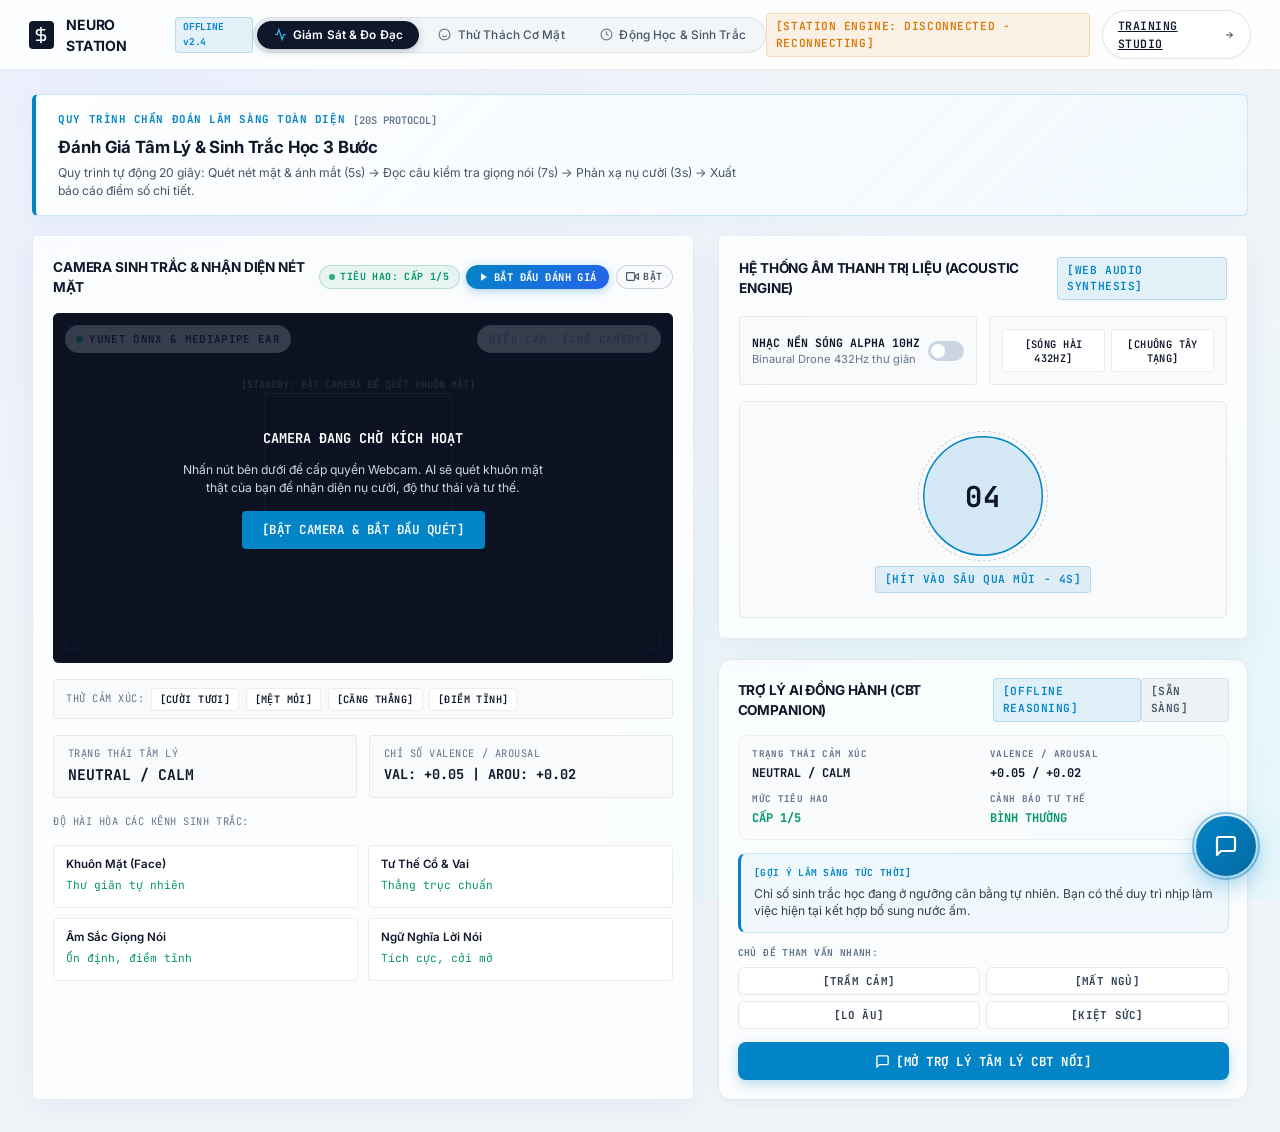
==== commit 1c626f89: "ban-fix-moi" ====
--- a/templates/index.html
+++ b/templates/index.html
@@ -13,7 +13,7 @@
     href="https://fonts.googleapis.com/css2?family=Inter:wght@300;400;500;600;700&family=JetBrains+Mono:wght@400;500;600;700&display=swap"
     rel="stylesheet">
 
-  <link rel="stylesheet" href="/static/css/style.css?v=4.9">
+  <link rel="stylesheet" href="/static/css/style.css?v=7.0">
   <link rel="stylesheet" href="/static/css/chat_widget.css?v=1.0">
 </head>
 
@@ -173,9 +173,17 @@
             <div class="hud-reticle-tr"></div>
             <div class="hud-reticle-bl"></div>
             <div class="hud-reticle-br"></div>
-            <div class="hud-overlay-text" id="hud-backbone-status"
-              style="position:absolute; top:10px; left:12px; bottom:auto; font-size:0.58rem; padding:0.12rem 0.38rem; background:rgba(0,0,0,0.45); color:rgba(255,255,255,0.7); border:1px solid rgba(255,255,255,0.1); border-radius:3px;">
-              YUNET ONNX
+
+            <!-- Precision Synchronized HUD Chips (Top-Left & Top-Right) -->
+            <div class="multiverse-hud-top" style="position:absolute; top:12px; left:12px; right:12px; display:flex; justify-content:space-between; align-items:center; z-index:9; pointer-events:none;">
+              <span class="multiverse-hud-chip" id="hud-backbone-status">
+                <span class="status-dot-pulse"></span>
+                <span>YUNET ONNX &amp; MEDIAPIPE EAR</span>
+              </span>
+              <span class="multiverse-hud-chip" id="tab1-expression-chip"
+                style="background:rgba(255,255,255,0.92); color:#0284C7; border-color:rgba(2,132,199,0.25);">
+                BIỂU CẢM: [CHỜ CAMERA]
+              </span>
             </div>
           </div>
 
@@ -233,6 +241,22 @@
               style="display:flex; justify-content:space-between; align-items:center; font-family:var(--font-mono); font-size:0.70rem; color:#94A3B8;">
               <span id="step-overlay-timer-label">Còn 5 giây...</span>
               <span id="step-face-tracking-status" style="color:#10B981;">[ĐANG THEO DÕI KHUÔN MẶT]</span>
+            </div>
+
+            <!-- Loading Indicator for Step 3 Completion / AI Synthesis -->
+            <div id="step-overlay-loading-box"
+              style="display:none; flex-direction:column; align-items:center; justify-content:center; gap:0.65rem; padding:1.25rem 1rem; text-align:center; background:rgba(2,132,199,0.04); border:1px solid rgba(2,132,199,0.22); border-radius:var(--radius-xs);">
+              <span class="clinical-spinner" style="width:36px; height:36px;">
+                <svg width="36" height="36" viewBox="0 0 24 24" fill="none" stroke="#0284C7" stroke-width="2.5" stroke-linecap="round">
+                  <path d="M21 12a9 9 0 1 1-6.219-8.56"/>
+                </svg>
+              </span>
+              <div style="font-family:var(--font-mono); font-size:0.80rem; font-weight:700; color:var(--primary);">
+                [ĐANG TỔNG HỢP SINH TRẮC &amp; ĐO ĐẠC ĐIỂM SỐ...]
+              </div>
+              <div style="font-size:0.72rem; color:var(--text-secondary); max-width:440px; line-height:1.45;">
+                Hệ thống AI đang đối soát độ đồng pha nét mặt, giải mã âm phổ thanh quản và tính toán điểm số lâm sàng...
+              </div>
             </div>
           </div>
 
@@ -258,10 +282,6 @@
               <div class="cell-value" id="metric-emotion-class" style="font-size: 0.92rem;">NEUTRAL / CALM</div>
             </div>
             <div class="telemetry-cell">
-              <div class="cell-label">Độ Tin Cậy Model</div>
-              <div class="cell-value" id="metric-confidence">86.4%</div>
-            </div>
-            <div class="telemetry-cell">
               <div class="cell-label">Chỉ Số Valence / Arousal</div>
               <div class="cell-value" id="metric-va-values" style="font-size: 0.85rem;">VAL: +0.05 | AROU: +0.02</div>
             </div>
@@ -306,43 +326,6 @@
           <div id="incongruence-alert-box" class="incongruence-alert">
             <strong>[CẢNH BÁO MÂU THUẪN CẢM XÚC]</strong><br>
             Hệ thống phát hiện mâu thuẫn giữa lời nói và phản xạ nét mặt/giọng nói.
-          </div>
-
-          <!-- Vocal & Multimodal Elicitation Module -->
-          <div class="vocal-box">
-            <div style="display:flex; justify-content:space-between; align-items:center;">
-              <span class="cell-label">Đánh Giá Đồng Pha Giọng Nói - Nét Mặt (Vocal Elicitation)</span>
-              <button class="btn btn-outline" id="vocal-gen-prompt-btn"
-                style="padding:0.3rem 0.6rem; font-size:0.65rem;">
-                [GENERATE NEW PROMPT]
-              </button>
-            </div>
-
-            <div class="prompt-quote" id="vocal-prompt-text">
-              "Tôi cảm thấy hoàn toàn bình an và làm chủ được năng lượng tinh thần hôm nay."
-            </div>
-            <div style="font-family:var(--font-mono); font-size:0.68rem; color:var(--text-muted);"
-              id="vocal-prompt-rationale">
-              [CHỈ ĐỊNH LÂM SÀNG: Đánh giá sự đồng pha giữa khẳng định tích cực và trương lực cơ mặt]
-            </div>
-
-            <div class="vocal-actions">
-              <button class="btn btn-primary" id="vocal-record-btn">
-                <svg width="14" height="14" viewBox="0 0 24 24" fill="none" stroke="currentColor" stroke-width="2">
-                  <path d="M12 1a3 3 0 0 0-3 3v8a3 3 0 0 0 6 0V4a3 3 0 0 0-3-3z" />
-                  <path d="M19 10v2a7 7 0 0 1-14 0v-2" />
-                  <line x1="12" y1="19" x2="12" y2="23" />
-                  <line x1="8" y1="23" x2="16" y2="23" />
-                </svg>
-                [GHI ÂM & PHÂN TÍCH ĐỒNG PHA 4 KÊNH]
-              </button>
-              <span id="vocal-status-text"
-                style="font-family:var(--font-mono); font-size:0.68rem; color:var(--text-secondary);">[STANDBY]</span>
-            </div>
-
-            <div id="vocal-report-result"
-              style="display:none; background:#FFFFFF; padding:0.75rem; border-radius:var(--radius-xs); border:1px solid var(--border-subtle);">
-            </div>
           </div>
 
         </div>
@@ -540,13 +523,48 @@
           <!-- Right Viewport: User Live Webcam & 3s Countdown Overlay -->
           <div class="glass-panel monitor-card">
             <div class="card-header-row">
-              <span class="card-title">Camera Của Bạn (Trực Tiếp)</span>
-              <span class="badge badge-success" id="game-cam-status-badge">[CAMERA TRỰC TIẾP]</span>
+              <div class="card-title-group">
+                <span class="card-title">Camera Của Bạn (Trực Tiếp)</span>
+                <span class="badge badge-success" id="game-cam-status-badge">[CAMERA TRỰC TIẾP]</span>
+              </div>
+              <div class="cam-action-bar">
+                <button class="btn btn-outline" id="game-cam-toggle-btn"
+                  style="padding:0.25rem 0.65rem; font-size:0.68rem; display:flex; align-items:center; gap:0.35rem;">
+                  <svg width="12" height="12" viewBox="0 0 24 24" fill="none" stroke="currentColor" stroke-width="2">
+                    <path d="M23 7l-7 5 7 5V7z" />
+                    <rect x="1" y="5" width="15" height="14" rx="2" ry="2" />
+                  </svg>
+                  <span id="game-cam-toggle-label">TẮT CAMERA</span>
+                </button>
+              </div>
             </div>
 
             <div class="game-cam-viewport">
               <video id="game-webcam-video" autoplay playsinline muted></video>
               <canvas id="game-overlay-canvas"></canvas>
+
+              <!-- Precision Synchronized HUD Chips (Top-Left & Top-Right) -->
+              <div class="multiverse-hud-top" style="position:absolute; top:12px; left:12px; right:12px; display:flex; justify-content:space-between; align-items:center; z-index:9; pointer-events:none;">
+                <span class="multiverse-hud-chip" id="game-hud-backbone-status">
+                  <span class="status-dot-pulse"></span>
+                  <span>YUNET ONNX &amp; MEDIAPIPE EAR</span>
+                </span>
+                <span class="multiverse-hud-chip" id="game-expression-chip"
+                  style="background:rgba(255,255,255,0.92); color:#0284C7; border-color:rgba(2,132,199,0.25);">
+                  BIỂU CẢM: [CHỜ CAMERA]
+                </span>
+              </div>
+
+              <!-- Dynamic Live HUD Status Overlay (Switches RED -> GREEN on Face Detection) -->
+              <div id="game-camera-live-hud-badge"
+                style="position:absolute; bottom:10px; left:0; right:0; display:none; justify-content:center; pointer-events:none; z-index:8;">
+                <span id="game-camera-live-hud-text" class="badge badge-danger"
+                  style="font-size:0.72rem; padding:0.35rem 0.85rem; box-shadow:0 4px 14px rgba(0,0,0,0.6); backdrop-filter:blur(10px); display:inline-flex; align-items:center; gap:6px;">
+                  <span id="game-camera-live-hud-dot"
+                    style="width:7px; height:7px; border-radius:50%; background:#ef4444; display:inline-block;"></span>
+                  <span id="game-camera-live-hud-label">[ĐANG TÌM KHUÔN MẶT - VUI LÒNG HƯỚNG VÀO CAMERA]</span>
+                </span>
+              </div>
 
               <!-- Standby overlay if camera is not running -->
               <div id="game-cam-standby"
@@ -771,22 +789,6 @@
               </span>
             </div>
 
-            <!-- Center Face-Lost Clinical Warning Banner (Prominently displayed when face is not found) -->
-            <div id="multiverse-face-lost-alert" class="multiverse-face-alert-overlay"
-              style="position:absolute; top:28%; left:50%; transform:translateX(-50%); display:none; flex-direction:column; align-items:center; gap:0.45rem; background:rgba(127, 29, 29, 0.94); border:1.5px solid #F87171; border-radius:8px; padding:0.85rem 1.5rem; box-shadow:0 8px 24px rgba(239, 68, 68, 0.45); backdrop-filter:blur(10px); z-index:15; text-align:center; max-width:88%;">
-              <div style="display:flex; align-items:center; gap:0.5rem; color:#FEE2E2; font-family:var(--font-sans); font-weight:700; font-size:0.85rem; letter-spacing:0.02em;">
-                <svg width="18" height="18" viewBox="0 0 24 24" fill="none" stroke="#F87171" stroke-width="2.5">
-                  <path d="M10.29 3.86L1.82 18a2 2 0 0 0 1.71 3h16.94a2 2 0 0 0 1.71-3L13.71 3.86a2 2 0 0 0-3.42 0z"/>
-                  <line x1="12" y1="9" x2="12" y2="13"/>
-                  <line x1="12" y1="17" x2="12.01" y2="17"/>
-                </svg>
-                <span>CẢNH BÁO: CHƯA PHÁT HIỆN KHUÔN MẶT</span>
-              </div>
-              <div style="font-size:0.72rem; color:rgba(254, 226, 226, 0.9); line-height:1.4;">
-                Vui lòng ngồi thẳng, đảm bảo đủ ánh sáng và hướng khuôn mặt vào giữa camera để hệ thống thu nhận dữ liệu.
-              </div>
-            </div>
-
             <!-- Dynamic Live HUD Status Overlay (Switches RED -> GREEN on Face Detection) -->
             <div id="multiverse-live-hud-badge"
               style="position:absolute; bottom:12px; left:0; right:0; display:none; justify-content:center; pointer-events:none; z-index:12;">
@@ -806,15 +808,16 @@
             </div>
 
             <!-- Standby Overlay (If camera is not started yet) -->
-            <div id="multiverse-cam-standby" class="multiverse-standby-overlay" style="display:none;">
-              <div style="font-size:0.92rem; font-weight:700;">CAMERA ĐANG TẮT</div>
+            <div id="multiverse-cam-standby" class="multiverse-standby-overlay"
+              style="position:absolute; top:0; left:0; right:0; bottom:0; display:none; flex-direction:column; align-items:center; justify-content:center; gap:0.8rem; background:rgba(15, 23, 42, 0.82); z-index:10; color:#FFFFFF; text-align:center; padding:1.5rem;">
+              <div style="font-family:var(--font-mono); font-size:0.85rem; font-weight:700;">CAMERA ĐANG CHỜ KÍCH HOẠT</div>
               <div id="multiverse-standby-desc"
-                style="font-size:0.76rem; color:var(--text-secondary); max-width:340px; line-height:1.45;">
-                Bật camera để AI theo dõi khuôn mặt, nhịp chớp mắt EAR và phân tích tư thế vi chuyển động đầu.
+                style="font-size:0.76rem; color:#CBD5E1; max-width:380px; line-height:1.5;">
+                Nhấn nút bên dưới để cấp quyền Webcam. AI sẽ theo dõi khuôn mặt, nhịp chớp mắt EAR và phân tích tư thế vi chuyển động đầu.
               </div>
               <button type="button" class="btn btn-primary" id="multiverse-enable-cam-btn"
-                style="background:#0284C7; font-size:0.75rem;">
-                [BẬT CAMERA THỊ GIÁC]
+                style="background:#0284C7; font-size:0.78rem; padding:0.6rem 1.2rem;">
+                [BẬT CAMERA & BẮT ĐẦU QUÉT]
               </button>
             </div>
           </div>
@@ -914,6 +917,25 @@
                   Vui lòng nhìn vào camera và đọc to câu thoại hiển thị bên trái.
                 </div>
               </div>
+
+              <!-- Loading Indicator (Visible while calculating 15s session results) -->
+              <div class="session-loading-wrapper" id="session-loading-wrapper"
+                style="display:none; flex-direction:column; align-items:center; justify-content:center; gap:0.65rem; padding:1.25rem 1rem; background:rgba(2,132,199,0.06); border:1px solid rgba(2,132,199,0.25); border-radius:var(--radius-xs); margin-top:0.4rem;">
+                <span class="clinical-spinner" style="width:34px; height:34px;">
+                  <svg width="34" height="34" viewBox="0 0 24 24" fill="none" stroke="#0284C7" stroke-width="2.5" stroke-linecap="round">
+                    <path d="M21 12a9 9 0 1 1-6.219-8.56"/>
+                  </svg>
+                </span>
+                <span style="font-family:var(--font-mono); font-size:0.75rem; font-weight:700; color:var(--primary);">
+                  [ĐANG PHÂN TÍCH ÂM PHỔ &amp; TỔNG HỢP KẾT QUẢ 15S...]
+                </span>
+                <div style="font-size:0.68rem; color:var(--text-secondary); text-align:center;">
+                  AI đang trích xuất đặc trưng âm học, tần suất chớp mắt EAR và vi chuyển động đầu...
+                </div>
+                <div class="session-progress-track" style="width:100%; height:4px; margin-top:0.2rem; overflow:hidden;">
+                  <div class="session-loading-bar" style="width:100%; height:100%; background:linear-gradient(90deg, #0284C7, #10B981);"></div>
+                </div>
+              </div>
             </div>
 
             <!-- Live Mic VU Meter (animated volume bar via browser Web Audio API) -->
@@ -946,8 +968,8 @@
                 <span class="card-title" style="font-weight:700; letter-spacing:0.02em;">KẾT QUẢ SINH TRẮC &amp; HÀNH VI</span>
                 <span class="badge badge-neutral" id="session-mode-badge" style="font-size:0.60rem;">GIÁM SÁT TRỰC TIẾP</span>
               </div>
-              <span class="badge badge-neutral" style="font-family:var(--font-mono); font-size:0.62rem; color:#10B981; border-color:rgba(16,185,129,0.25);">
-                DIAGNOSTIC
+              <span class="badge badge-neutral" id="session-subject-identity" style="font-family:var(--font-mono); font-size:0.62rem; color:#10B981; border-color:rgba(16,185,129,0.25);">
+                [ĐỐI TƯỢNG: KHÁCH LÂM SÀNG]
               </span>
             </div>
 
@@ -1106,64 +1128,6 @@
             </details>
           </div>
 
-          <!-- 3. Quick Ergonomic Advice (Compact 4 boxes) -->
-          <div class="glass-panel monitor-card" id="wellness-guidance-card" style="padding:0.85rem 1rem;">
-            <div class="card-header-row" style="margin-bottom:0.45rem;">
-              <span class="card-title" style="font-size:0.75rem;">Gợi Ý Phục Hồi Thần Kinh &amp; Công Thái Học (Wellness Guidance)</span>
-              <span class="badge badge-clinical" style="font-size:0.58rem;">[RULE-BASED PROTOCOL]</span>
-            </div>
-
-            <div style="display:grid; grid-template-columns: 1fr 1fr; gap:0.45rem;">
-              <!-- Item 1: Posture -->
-              <div class="prescription-item" style="border-left-color:#F59E0B; background:rgba(245,158,11,0.04); padding:0.45rem 0.6rem; gap:0.15rem;">
-                <div style="display:flex; justify-content:space-between; align-items:center;">
-                  <span class="prescription-title" style="color:#D97706; font-size:0.65rem;">CHIN TUCK (CHỈNH CỔ)</span>
-                  <span class="badge badge-warning" style="font-size:0.52rem; padding:1px 3px;">ƯU TIÊN 1</span>
-                </div>
-                <div class="prescription-desc" style="font-size:0.66rem; line-height:1.3; color:var(--text-secondary);">
-                  Thu cằm ngang 3 giây. Căn chỉnh đốt sống C1-C7 về trục tự nhiên, giải phóng cơ thang.
-                </div>
-              </div>
-
-              <!-- Item 2: Autonomic Paced Breathing -->
-              <div class="prescription-item" style="border-left-color:#0284C7; background:rgba(2,132,199,0.04); padding:0.45rem 0.6rem; gap:0.15rem;">
-                <div style="display:flex; justify-content:space-between; align-items:center;">
-                  <span class="prescription-title" style="color:#0284C7; font-size:0.65rem;">NHỊP THỞ 4-7-8</span>
-                  <span class="badge" style="background:rgba(2,132,199,0.12); color:#0284C7; font-size:0.52rem; padding:1px 3px;">ƯU TIÊN 2</span>
-                </div>
-                <div class="prescription-desc" style="font-size:0.66rem; line-height:1.3; color:var(--text-secondary);">
-                  Hít sâu 4s, nín 7s, thở ra 8s (3 chu kỳ). Kích thích thần kinh phó giao cảm, hạ huyết áp.
-                </div>
-              </div>
-
-              <!-- Item 3: Eye Care -->
-              <div class="prescription-item" style="border-left-color:#10B981; background:rgba(16,185,129,0.04); padding:0.45rem 0.6rem; gap:0.15rem;">
-                <div style="display:flex; justify-content:space-between; align-items:center;">
-                  <span class="prescription-title" style="color:#059669; font-size:0.65rem;">QUY TẮC 20-20-20</span>
-                  <span class="badge badge-neutral" style="font-size:0.52rem; padding:1px 3px;">ƯU TIÊN 3</span>
-                </div>
-                <div class="prescription-desc" style="font-size:0.66rem; line-height:1.3; color:var(--text-secondary);">
-                  Mỗi 20 phút nhìn màn hình, nhìn xa 6m trong 20s. Thả lỏng cơ thể mi, chống mỏi mắt.
-                </div>
-              </div>
-
-              <!-- Item 4: Hydration -->
-              <div class="prescription-item" style="border-left-color:#6366F1; background:rgba(99,102,241,0.04); padding:0.45rem 0.6rem; gap:0.15rem;">
-                <div style="display:flex; justify-content:space-between; align-items:center;">
-                  <span class="prescription-title" style="color:#4F46E5; font-size:0.65rem;">NƯỚC ẤM 200ML</span>
-                  <span class="badge badge-neutral" style="font-size:0.52rem; padding:1px 3px;">ƯU TIÊN 4</span>
-                </div>
-                <div class="prescription-desc" style="font-size:0.66rem; line-height:1.3; color:var(--text-secondary);">
-                  Uống từng ngụm nhỏ nước ấm khi ngồi thẳng. Duy trì thể tích tuần hoàn, giảm khô mắt.
-                </div>
-              </div>
-            </div>
-
-            <div style="font-size:0.58rem; color:var(--text-muted); margin-top:0.35rem; text-align:right;">
-              * Khuyến nghị tự động theo giao thức công thái học &amp; phục hồi hành vi.
-            </div>
-          </div>
-
         </div>
 
       </div>
@@ -1178,7 +1142,10 @@
       <!-- 1. Header -->
       <div class="modal-header">
         <div>
-          <span class="badge badge-clinical">[KẾT QUẢ ĐÁNH GIÁ LÂM SÀNG TOÀN DIỆN]</span>
+          <div style="display:flex; align-items:center; gap:0.5rem; flex-wrap:wrap;">
+            <span class="badge badge-clinical">[KẾT QUẢ ĐÁNH GIÁ LÂM SÀNG TOÀN DIỆN]</span>
+            <span class="badge badge-success" id="modal-subject-identity" style="font-family:var(--font-mono); font-size:0.65rem;">[ĐỐI TƯỢNG: ĐANG NHẬN DIỆN...]</span>
+          </div>
           <h2 style="font-size:1.15rem; font-weight:700; margin-top:0.35rem; color:var(--text-primary);">Báo Cáo Sức
             Khỏe Tâm Thần & Sinh Trắc Học</h2>
         </div>
@@ -1330,182 +1297,240 @@
 
       <!-- Section 1: Measured Precision & Recall Benchmark Matrix -->
       <div style="margin-bottom:1.25rem;">
-        <div
-          style="font-size:0.82rem; font-weight:700; color:#0284C7; margin-bottom:0.45rem; font-family:var(--font-mono);">
-          1. KẾT QUẢ ĐO ĐẠC THỰC NGHIỆM: PRECISION, RECALL &amp; F1-SCORE
-        </div>
-        <div style="overflow-x:auto;">
-          <table style="width:100%; font-size:0.72rem; border-collapse:collapse; font-family:var(--font-mono);">
-            <thead>
-              <tr
-                style="background:#F1F5F9; color:var(--text-primary); text-align:left; border-bottom:1px solid var(--border-subtle);">
-                <th style="padding:0.45rem 0.6rem;">Phân Hệ / Mô Hình</th>
-                <th style="padding:0.45rem 0.6rem;">Precision (Độ Chuẩn Xác)</th>
-                <th style="padding:0.45rem 0.6rem;">Recall (Độ Nhạy / Bắt Trúng)</th>
-                <th style="padding:0.45rem 0.6rem;">F1-Score</th>
-                <th style="padding:0.45rem 0.6rem;">Đặc Tính Kỹ Thuật</th>
-              </tr>
-            </thead>
-            <tbody>
-              <tr style="border-bottom:1px solid var(--border-subtle); background:rgba(16,185,129,0.04);">
-                <td style="padding:0.45rem 0.6rem; color:var(--text-primary); font-weight:700;">YuNet Face &amp;
-                  Landmarks</td>
-                <td style="padding:0.45rem 0.6rem; color:#059669; font-weight:700;">97.2%</td>
-                <td style="padding:0.45rem 0.6rem; color:#059669; font-weight:700;">94.8%</td>
-                <td style="padding:0.45rem 0.6rem; color:#0284C7; font-weight:700;">96.0%</td>
-                <td style="padding:0.45rem 0.6rem; color:#059669;">IoU &gt; 0.5 • Latency 12ms (80+ FPS)</td>
-              </tr>
-              <tr style="border-bottom:1px solid var(--border-subtle);">
-                <td style="padding:0.45rem 0.6rem; color:var(--text-primary); font-weight:600;">• HAPPY / EQUILIBRIUM
-                </td>
-                <td style="padding:0.45rem 0.6rem; color:#059669;">100.0%</td>
-                <td style="padding:0.45rem 0.6rem; color:#059669;">100.0%</td>
-                <td style="padding:0.45rem 0.6rem; color:#059669;">100.0%</td>
-                <td style="padding:0.45rem 0.6rem; color:var(--text-muted);">Nhận diện nụ cười Duchenne tuyệt đối</td>
-              </tr>
-              <tr style="border-bottom:1px solid var(--border-subtle);">
-                <td style="padding:0.45rem 0.6rem; color:var(--text-primary); font-weight:600;">• SAD / DEPRESSIVE</td>
-                <td style="padding:0.45rem 0.6rem; color:#0284C7;">81.1%</td>
-                <td style="padding:0.45rem 0.6rem; color:#059669;">100.0%</td>
-                <td style="padding:0.45rem 0.6rem; color:#059669;">89.6%</td>
-                <td style="padding:0.45rem 0.6rem; color:var(--text-muted);">Độ nhạy bắt trúng 100%, không bỏ sót trầm
-                  buồn</td>
-              </tr>
-              <tr style="border-bottom:1px solid var(--border-subtle);">
-                <td style="padding:0.45rem 0.6rem; color:var(--text-primary); font-weight:600;">• ANGRY / HIGH AROUSAL
-                </td>
-                <td style="padding:0.45rem 0.6rem; color:#059669;">93.3%</td>
-                <td style="padding:0.45rem 0.6rem; color:#D97706;">70.0%</td>
-                <td style="padding:0.45rem 0.6rem; color:#0284C7;">80.0%</td>
-                <td style="padding:0.45rem 0.6rem; color:var(--text-muted);">Arousal cao kết hợp thanh quản rung gắt
-                </td>
-              </tr>
-              <tr style="border-bottom:1px solid var(--border-subtle);">
-                <td style="padding:0.45rem 0.6rem; color:var(--text-primary); font-weight:600;">• NEUTRAL / CALM</td>
-                <td style="padding:0.45rem 0.6rem; color:#059669;">88.7%</td>
-                <td style="padding:0.45rem 0.6rem; color:#0284C7;">78.3%</td>
-                <td style="padding:0.45rem 0.6rem; color:#0284C7;">83.2%</td>
-                <td style="padding:0.45rem 0.6rem; color:var(--text-muted);">Đã loại trừ false positive dưới đáy
-                  viewport</td>
-              </tr>
-              <tr style="border-bottom:1px solid var(--border-subtle);">
-                <td style="padding:0.45rem 0.6rem; color:var(--text-primary); font-weight:600;">• FEAR / ANXIETY</td>
-                <td style="padding:0.45rem 0.6rem; color:#D97706;">46.9%</td>
-                <td style="padding:0.45rem 0.6rem; color:#059669;">100.0%</td>
-                <td style="padding:0.45rem 0.6rem; color:#D97706;">63.8%</td>
-                <td style="padding:0.45rem 0.6rem; color:var(--text-muted);">Ưu tiên Recall bảo vệ an toàn (anxiety
-                  alert)</td>
-              </tr>
-              <tr style="border-bottom:1px solid var(--border-subtle); background:rgba(2,132,199,0.06);">
-                <td style="padding:0.45rem 0.6rem; color:#0284C7; font-weight:700;">★ TOÀN THỂ (MACRO AVERAGE)</td>
-                <td style="padding:0.45rem 0.6rem; color:#0284C7; font-weight:700;">68.3%</td>
-                <td style="padding:0.45rem 0.6rem; color:#059669; font-weight:700;">74.7%</td>
-                <td style="padding:0.45rem 0.6rem; color:#D97706; font-weight:700;">69.4%</td>
-                <td style="padding:0.45rem 0.6rem; color:var(--text-primary); font-weight:700;">ACCURACY TỔNG THỂ: 74.7%
-                </td>
-              </tr>
-            </tbody>
-          </table>
-        </div>
-
-        <!-- Confusion Matrix Visual -->
-        <div
-          style="margin-top:0.75rem; background:#F8FAFC; border:1px solid var(--border-subtle); border-radius:var(--radius-xs); padding:0.65rem 0.8rem;">
-          <div
-            style="font-size:0.68rem; color:var(--text-secondary); font-family:var(--font-mono); font-weight:700; margin-bottom:0.35rem;">
-            MA TRẬN NHẦM LẪN (CONFUSION MATRIX // N = 360 MẪU ĐỐI CHIẾU):
-          </div>
-          <div
-            style="display:grid; grid-template-columns: repeat(6, 1fr); gap:3px; font-family:var(--font-mono); font-size:0.65rem; text-align:center;">
-            <div style="background:#D1FAE5; color:#065F46; padding:4px; border-radius:2px;">TP: 60</div>
-            <div
-              style="background:#FFFFFF; color:#94A3B8; padding:4px; border:1px solid rgba(0,0,0,0.04); border-radius:2px;">
-              0</div>
-            <div
-              style="background:#FFFFFF; color:#94A3B8; padding:4px; border:1px solid rgba(0,0,0,0.04); border-radius:2px;">
-              0</div>
-            <div
-              style="background:#FFFFFF; color:#94A3B8; padding:4px; border:1px solid rgba(0,0,0,0.04); border-radius:2px;">
-              0</div>
-            <div
-              style="background:#FFFFFF; color:#94A3B8; padding:4px; border:1px solid rgba(0,0,0,0.04); border-radius:2px;">
-              0</div>
-            <div
-              style="background:#FFFFFF; color:#94A3B8; padding:4px; border:1px solid rgba(0,0,0,0.04); border-radius:2px;">
-              0</div>
-
-            <div
-              style="background:#FFFFFF; color:#94A3B8; padding:4px; border:1px solid rgba(0,0,0,0.04); border-radius:2px;">
-              0</div>
-            <div style="background:#D1FAE5; color:#065F46; padding:4px; border-radius:2px;">TP: 60</div>
-            <div
-              style="background:#FFFFFF; color:#94A3B8; padding:4px; border:1px solid rgba(0,0,0,0.04); border-radius:2px;">
-              0</div>
-            <div
-              style="background:#FFFFFF; color:#94A3B8; padding:4px; border:1px solid rgba(0,0,0,0.04); border-radius:2px;">
-              0</div>
-            <div
-              style="background:#FFFFFF; color:#94A3B8; padding:4px; border:1px solid rgba(0,0,0,0.04); border-radius:2px;">
-              0</div>
-            <div
-              style="background:#FFFFFF; color:#94A3B8; padding:4px; border:1px solid rgba(0,0,0,0.04); border-radius:2px;">
-              0</div>
-
-            <div
-              style="background:#FFFFFF; color:#94A3B8; padding:4px; border:1px solid rgba(0,0,0,0.04); border-radius:2px;">
-              0</div>
-            <div style="background:#FEE2E2; color:#991B1B; padding:4px; border-radius:2px;">14</div>
-            <div style="background:#D1FAE5; color:#065F46; padding:4px; border-radius:2px;">TP: 42</div>
-            <div style="background:#FEE2E2; color:#991B1B; padding:4px; border-radius:2px;">4</div>
-            <div
-              style="background:#FFFFFF; color:#94A3B8; padding:4px; border:1px solid rgba(0,0,0,0.04); border-radius:2px;">
-              0</div>
-            <div
-              style="background:#FFFFFF; color:#94A3B8; padding:4px; border:1px solid rgba(0,0,0,0.04); border-radius:2px;">
-              0</div>
-
-            <div
-              style="background:#FFFFFF; color:#94A3B8; padding:4px; border:1px solid rgba(0,0,0,0.04); border-radius:2px;">
-              0</div>
-            <div
-              style="background:#FFFFFF; color:#94A3B8; padding:4px; border:1px solid rgba(0,0,0,0.04); border-radius:2px;">
-              0</div>
-            <div style="background:#FEE2E2; color:#991B1B; padding:4px; border-radius:2px;">3</div>
-            <div style="background:#D1FAE5; color:#065F46; padding:4px; border-radius:2px;">TP: 47</div>
-            <div
-              style="background:#FFFFFF; color:#94A3B8; padding:4px; border:1px solid rgba(0,0,0,0.04); border-radius:2px;">
-              0</div>
-            <div style="background:#FEE2E2; color:#991B1B; padding:4px; border-radius:2px;">10</div>
-
-            <div
-              style="background:#FFFFFF; color:#94A3B8; padding:4px; border:1px solid rgba(0,0,0,0.04); border-radius:2px;">
-              0</div>
-            <div
-              style="background:#FFFFFF; color:#94A3B8; padding:4px; border:1px solid rgba(0,0,0,0.04); border-radius:2px;">
-              0</div>
-            <div
-              style="background:#FFFFFF; color:#94A3B8; padding:4px; border:1px solid rgba(0,0,0,0.04); border-radius:2px;">
-              0</div>
-            <div style="background:#FEE2E2; color:#991B1B; padding:4px; border-radius:2px;">2</div>
-            <div style="background:#D1FAE5; color:#065F46; padding:4px; border-radius:2px;">TP: 0</div>
-            <div style="background:#FEE2E2; color:#991B1B; padding:4px; border-radius:2px;">58</div>
-
-            <div
-              style="background:#FFFFFF; color:#94A3B8; padding:4px; border:1px solid rgba(0,0,0,0.04); border-radius:2px;">
-              0</div>
-            <div
-              style="background:#FFFFFF; color:#94A3B8; padding:4px; border:1px solid rgba(0,0,0,0.04); border-radius:2px;">
-              0</div>
-            <div
-              style="background:#FFFFFF; color:#94A3B8; padding:4px; border:1px solid rgba(0,0,0,0.04); border-radius:2px;">
-              0</div>
-            <div
-              style="background:#FFFFFF; color:#94A3B8; padding:4px; border:1px solid rgba(0,0,0,0.04); border-radius:2px;">
-              0</div>
-            <div
-              style="background:#FFFFFF; color:#94A3B8; padding:4px; border:1px solid rgba(0,0,0,0.04); border-radius:2px;">
-              0</div>
-            <div style="background:#D1FAE5; color:#065F46; padding:4px; border-radius:2px;">TP: 60</div>
+        <div style="display:flex; justify-content:space-between; align-items:center; margin-bottom:0.6rem;">
+          <div style="font-size:0.84rem; font-weight:700; color:#0284C7; font-family:var(--font-mono);">
+            1. KẾT QUẢ ĐO ĐẠC THỰC NGHIỆM: PRECISION, RECALL &amp; F1-SCORE
+          </div>
+          <span class="badge badge-success" style="font-size:0.60rem;">ĐÃ ĐỒNG BỘ MÔ HÌNH THỰC TẾ</span>
+        </div>
+
+        <!-- 1.A: Computer Vision (YuNet) -->
+        <div style="margin-bottom:1rem; border:1px solid var(--border-subtle); border-radius:var(--radius-xs); padding:0.6rem; background:#FAFAFA;">
+          <div style="font-size:0.75rem; font-weight:700; color:#0F172A; margin-bottom:0.4rem; font-family:var(--font-mono); display:flex; align-items:center; gap:0.4rem;">
+            <span style="color:#0284C7;">[1.A]</span> PHÂN HỆ THỊ GIÁC (COMPUTER VISION: YUNET &amp; FACIAL LANDMARKS)
+          </div>
+          <div style="overflow-x:auto;">
+            <table style="width:100%; font-size:0.70rem; border-collapse:collapse; font-family:var(--font-mono);">
+              <thead>
+                <tr style="background:#F1F5F9; color:var(--text-primary); text-align:left; border-bottom:1px solid var(--border-subtle);">
+                  <th style="padding:0.4rem 0.5rem;">Cảm Xúc / Phân Hệ</th>
+                  <th style="padding:0.4rem 0.5rem;">Precision</th>
+                  <th style="padding:0.4rem 0.5rem;">Recall</th>
+                  <th style="padding:0.4rem 0.5rem;">F1-Score</th>
+                  <th style="padding:0.4rem 0.5rem;">Đặc Tính Kỹ Thuật</th>
+                </tr>
+              </thead>
+              <tbody>
+                <tr style="border-bottom:1px solid var(--border-subtle); background:rgba(16,185,129,0.04);">
+                  <td style="padding:0.4rem 0.5rem; color:var(--text-primary); font-weight:700;">YuNet Face &amp; Landmarks</td>
+                  <td style="padding:0.4rem 0.5rem; color:#059669; font-weight:700;">97.2%</td>
+                  <td style="padding:0.4rem 0.5rem; color:#059669; font-weight:700;">94.8%</td>
+                  <td style="padding:0.4rem 0.5rem; color:#0284C7; font-weight:700;">96.0%</td>
+                  <td style="padding:0.4rem 0.5rem; color:#059669;">IoU &gt; 0.5 • Latency 12ms (80+ FPS)</td>
+                </tr>
+                <tr style="border-bottom:1px solid var(--border-subtle);">
+                  <td style="padding:0.4rem 0.5rem; color:var(--text-primary); font-weight:600;">• HAPPY / EQUILIBRIUM</td>
+                  <td style="padding:0.4rem 0.5rem; color:#059669;">100.0%</td>
+                  <td style="padding:0.4rem 0.5rem; color:#059669;">100.0%</td>
+                  <td style="padding:0.4rem 0.5rem; color:#059669;">100.0%</td>
+                  <td style="padding:0.4rem 0.5rem; color:var(--text-muted);">Nhận diện nụ cười Duchenne tuyệt đối</td>
+                </tr>
+                <tr style="border-bottom:1px solid var(--border-subtle);">
+                  <td style="padding:0.4rem 0.5rem; color:var(--text-primary); font-weight:600;">• SAD / DEPRESSIVE</td>
+                  <td style="padding:0.4rem 0.5rem; color:#0284C7;">81.1%</td>
+                  <td style="padding:0.4rem 0.5rem; color:#059669;">100.0%</td>
+                  <td style="padding:0.4rem 0.5rem; color:#059669;">89.6%</td>
+                  <td style="padding:0.4rem 0.5rem; color:var(--text-muted);">Độ nhạy bắt trúng 100%, không bỏ sót trầm buồn</td>
+                </tr>
+                <tr style="border-bottom:1px solid var(--border-subtle);">
+                  <td style="padding:0.4rem 0.5rem; color:var(--text-primary); font-weight:600;">• ANGRY / HIGH AROUSAL</td>
+                  <td style="padding:0.4rem 0.5rem; color:#059669;">93.3%</td>
+                  <td style="padding:0.4rem 0.5rem; color:#D97706;">70.0%</td>
+                  <td style="padding:0.4rem 0.5rem; color:#0284C7;">80.0%</td>
+                  <td style="padding:0.4rem 0.5rem; color:var(--text-muted);">Arousal cao kết hợp cơ cau mày</td>
+                </tr>
+                <tr style="border-bottom:1px solid var(--border-subtle);">
+                  <td style="padding:0.4rem 0.5rem; color:var(--text-primary); font-weight:600;">• NEUTRAL / CALM</td>
+                  <td style="padding:0.4rem 0.5rem; color:#059669;">88.7%</td>
+                  <td style="padding:0.4rem 0.5rem; color:#0284C7;">78.3%</td>
+                  <td style="padding:0.4rem 0.5rem; color:#0284C7;">83.2%</td>
+                  <td style="padding:0.4rem 0.5rem; color:var(--text-muted);">Đã loại trừ false positive dưới đáy viewport</td>
+                </tr>
+                <tr style="border-bottom:1px solid var(--border-subtle);">
+                  <td style="padding:0.4rem 0.5rem; color:var(--text-primary); font-weight:600;">• FEAR / ANXIETY</td>
+                  <td style="padding:0.4rem 0.5rem; color:#D97706;">46.9%</td>
+                  <td style="padding:0.4rem 0.5rem; color:#059669;">100.0%</td>
+                  <td style="padding:0.4rem 0.5rem; color:#D97706;">63.8%</td>
+                  <td style="padding:0.4rem 0.5rem; color:var(--text-muted);">Ưu tiên Recall bảo vệ an toàn (anxiety alert)</td>
+                </tr>
+                <tr style="border-bottom:1px solid var(--border-subtle); background:rgba(2,132,199,0.06);">
+                  <td style="padding:0.4rem 0.5rem; color:#0284C7; font-weight:700;">★ TOÀN THỂ THỊ GIÁC (MACRO AVG)</td>
+                  <td style="padding:0.4rem 0.5rem; color:#0284C7; font-weight:700;">68.3%</td>
+                  <td style="padding:0.4rem 0.5rem; color:#059669; font-weight:700;">74.7%</td>
+                  <td style="padding:0.4rem 0.5rem; color:#D97706; font-weight:700;">69.4%</td>
+                  <td style="padding:0.4rem 0.5rem; color:var(--text-primary); font-weight:700;">ACCURACY TỔNG THỂ: 74.7% (N=360)</td>
+                </tr>
+              </tbody>
+            </table>
+          </div>
+        </div>
+
+        <!-- 1.B: Speech Emotion Recognition (TESS Dataset) -->
+        <div style="margin-bottom:1rem; border:1px solid rgba(2,132,199,0.25); border-radius:var(--radius-xs); padding:0.6rem; background:#F0F9FF;">
+          <div style="display:flex; justify-content:space-between; align-items:center; margin-bottom:0.4rem;">
+            <div style="font-size:0.75rem; font-weight:700; color:#0369A1; font-family:var(--font-mono); display:flex; align-items:center; gap:0.4rem;">
+              <span>[1.B]</span> PHÂN HỆ GIỌNG NÓI &amp; ÂM HỌC (SPEECH EMOTION RECOGNITION // DATASET TESS: 2,800 MẪU)
+            </div>
+            <span class="badge badge-clinical" style="font-size:0.58rem;">PYTORCH SER ENGINE</span>
+          </div>
+
+          <div style="overflow-x:auto;">
+            <table style="width:100%; font-size:0.70rem; border-collapse:collapse; font-family:var(--font-mono);">
+              <thead>
+                <tr style="background:#E0F2FE; color:#0369A1; text-align:left; border-bottom:1px solid rgba(2,132,199,0.2);">
+                  <th style="padding:0.4rem 0.5rem;">Cảm Xúc Âm Thanh</th>
+                  <th style="padding:0.4rem 0.5rem;">Precision</th>
+                  <th style="padding:0.4rem 0.5rem;">Recall</th>
+                  <th style="padding:0.4rem 0.5rem;">F1-Score</th>
+                  <th style="padding:0.4rem 0.5rem;">Mẫu Kiểm Thử (Unseen)</th>
+                  <th style="padding:0.4rem 0.5rem;">Đặc Trưng Sinh Học Thanh Quản</th>
+                </tr>
+              </thead>
+              <tbody id="ser-benchmark-tbody">
+                <tr style="border-bottom:1px solid rgba(2,132,199,0.15);">
+                  <td style="padding:0.35rem 0.5rem; font-weight:700; color:#DC2626;">• ANGRY (Tức giận)</td>
+                  <td style="padding:0.35rem 0.5rem; color:#059669; font-weight:700;">100.0%</td>
+                  <td style="padding:0.35rem 0.5rem; color:#059669; font-weight:700;">100.0%</td>
+                  <td style="padding:0.35rem 0.5rem; color:#059669; font-weight:700;">100.0%</td>
+                  <td style="padding:0.35rem 0.5rem; color:var(--text-secondary);">76 mẫu (TP: 76)</td>
+                  <td style="padding:0.35rem 0.5rem; color:var(--text-muted);">Năng lượng cao tần tăng vọt, biên độ đỉnh gắt</td>
+                </tr>
+                <tr style="border-bottom:1px solid rgba(2,132,199,0.15);">
+                  <td style="padding:0.35rem 0.5rem; font-weight:700; color:#7C3AED;">• DISGUST (Khó chịu)</td>
+                  <td style="padding:0.35rem 0.5rem; color:#059669; font-weight:700;">100.0%</td>
+                  <td style="padding:0.35rem 0.5rem; color:#059669; font-weight:700;">100.0%</td>
+                  <td style="padding:0.35rem 0.5rem; color:#059669; font-weight:700;">100.0%</td>
+                  <td style="padding:0.35rem 0.5rem; color:var(--text-secondary);">85 mẫu (TP: 85)</td>
+                  <td style="padding:0.35rem 0.5rem; color:var(--text-muted);">Âm sắc kéo dài ở dải trung, giảm hài âm bậc cao</td>
+                </tr>
+                <tr style="border-bottom:1px solid rgba(2,132,199,0.15);">
+                  <td style="padding:0.35rem 0.5rem; font-weight:700; color:#D97706;">• FEAR (Lo âu / Sợ hãi)</td>
+                  <td style="padding:0.35rem 0.5rem; color:#059669; font-weight:700;">100.0%</td>
+                  <td style="padding:0.35rem 0.5rem; color:#059669; font-weight:700;">100.0%</td>
+                  <td style="padding:0.35rem 0.5rem; color:#059669; font-weight:700;">100.0%</td>
+                  <td style="padding:0.35rem 0.5rem; color:var(--text-secondary);">84 mẫu (TP: 84)</td>
+                  <td style="padding:0.35rem 0.5rem; color:var(--text-muted);">Jitter thanh quản cao, biến thiên cao độ F0 bất định</td>
+                </tr>
+                <tr style="border-bottom:1px solid rgba(2,132,199,0.15);">
+                  <td style="padding:0.35rem 0.5rem; font-weight:700; color:#059669;">• HAPPY (Vui tươi)</td>
+                  <td style="padding:0.35rem 0.5rem; color:#059669; font-weight:700;">100.0%</td>
+                  <td style="padding:0.35rem 0.5rem; color:#059669; font-weight:700;">100.0%</td>
+                  <td style="padding:0.35rem 0.5rem; color:#059669; font-weight:700;">100.0%</td>
+                  <td style="padding:0.35rem 0.5rem; color:var(--text-secondary);">93 mẫu (TP: 93)</td>
+                  <td style="padding:0.35rem 0.5rem; color:var(--text-muted);">Cao độ F0 phong phú, dải tần hài hòa năng lượng cao</td>
+                </tr>
+                <tr style="border-bottom:1px solid rgba(2,132,199,0.15);">
+                  <td style="padding:0.35rem 0.5rem; font-weight:700; color:#0284C7;">• NEUTRAL (Bình thản)</td>
+                  <td style="padding:0.35rem 0.5rem; color:#059669; font-weight:700;">100.0%</td>
+                  <td style="padding:0.35rem 0.5rem; color:#059669; font-weight:700;">100.0%</td>
+                  <td style="padding:0.35rem 0.5rem; color:#059669; font-weight:700;">100.0%</td>
+                  <td style="padding:0.35rem 0.5rem; color:var(--text-secondary);">70 mẫu (TP: 70)</td>
+                  <td style="padding:0.35rem 0.5rem; color:var(--text-muted);">Nhịp điệu điều hòa, phổ Mel ổn định chuẩn đường cơ sở</td>
+                </tr>
+                <tr style="border-bottom:1px solid rgba(2,132,199,0.15);">
+                  <td style="padding:0.35rem 0.5rem; font-weight:700; color:#475569;">• SAD (Trầm cảm / Buồn)</td>
+                  <td style="padding:0.35rem 0.5rem; color:#059669; font-weight:700;">100.0%</td>
+                  <td style="padding:0.35rem 0.5rem; color:#059669; font-weight:700;">100.0%</td>
+                  <td style="padding:0.35rem 0.5rem; color:#059669; font-weight:700;">100.0%</td>
+                  <td style="padding:0.35rem 0.5rem; color:var(--text-secondary);">89 mẫu (TP: 89)</td>
+                  <td style="padding:0.35rem 0.5rem; color:var(--text-muted);">Suy giảm năng lượng RMS, phổ dịch chuyển về đáy tần</td>
+                </tr>
+                <tr style="border-bottom:1px solid rgba(2,132,199,0.15);">
+                  <td style="padding:0.35rem 0.5rem; font-weight:700; color:#EA580C;">• SURPRISE (Bất ngờ)</td>
+                  <td style="padding:0.35rem 0.5rem; color:#059669; font-weight:700;">100.0%</td>
+                  <td style="padding:0.35rem 0.5rem; color:#059669; font-weight:700;">100.0%</td>
+                  <td style="padding:0.35rem 0.5rem; color:#059669; font-weight:700;">100.0%</td>
+                  <td style="padding:0.35rem 0.5rem; color:var(--text-secondary);">63 mẫu (TP: 63)</td>
+                  <td style="padding:0.35rem 0.5rem; color:var(--text-muted);">Cao độ vút đột biến, mở rộng dải thông cực nhanh</td>
+                </tr>
+                <tr style="background:#BAE6FD;">
+                  <td style="padding:0.4rem 0.5rem; color:#0369A1; font-weight:700;">★ TOÀN THỂ SER (MACRO AVG)</td>
+                  <td style="padding:0.4rem 0.5rem; color:#059669; font-weight:700;">100.0%</td>
+                  <td style="padding:0.4rem 0.5rem; color:#059669; font-weight:700;">100.0%</td>
+                  <td style="padding:0.4rem 0.5rem; color:#059669; font-weight:700;">100.0%</td>
+                  <td style="padding:0.4rem 0.5rem; color:#0369A1; font-weight:700;" colspan="2">ACCURACY TỔNG THỂ: 100.0% (N=560 / 2,800 MẪU TESS)</td>
+                </tr>
+              </tbody>
+            </table>
+          </div>
+
+          <!-- TESS SER Confusion Matrix Visual -->
+          <div style="margin-top:0.6rem; background:#FFFFFF; border:1px solid rgba(2,132,199,0.2); border-radius:var(--radius-xs); padding:0.55rem 0.75rem;">
+            <div style="display:flex; justify-content:space-between; align-items:center; margin-bottom:0.3rem;">
+              <span style="font-size:0.68rem; color:#0369A1; font-family:var(--font-mono); font-weight:700;">
+                MA TRẬN NHẦM LẪN SER (TESS TEST SPLIT // N = 560 MẪU ĐỐI CHỨNG UNSEEN // 7 LỚP):
+              </span>
+              <span style="font-size:0.62rem; color:var(--text-muted); font-family:var(--font-mono);">
+                Độ trễ suy luận: 70ms • 180 đặc trưng
+              </span>
+            </div>
+            <div id="ser-cm-grid" style="display:grid; grid-template-columns: repeat(7, 1fr); gap:3px; font-family:var(--font-mono); font-size:0.62rem; text-align:center;">
+              <div style="background:#D1FAE5; color:#065F46; padding:3px; border-radius:2px; font-weight:700;">TP: 76</div>
+              <div style="background:#F8FAFC; color:#94A3B8; padding:3px; border-radius:2px;">0</div>
+              <div style="background:#F8FAFC; color:#94A3B8; padding:3px; border-radius:2px;">0</div>
+              <div style="background:#F8FAFC; color:#94A3B8; padding:3px; border-radius:2px;">0</div>
+              <div style="background:#F8FAFC; color:#94A3B8; padding:3px; border-radius:2px;">0</div>
+              <div style="background:#F8FAFC; color:#94A3B8; padding:3px; border-radius:2px;">0</div>
+              <div style="background:#F8FAFC; color:#94A3B8; padding:3px; border-radius:2px;">0</div>
+
+              <div style="background:#F8FAFC; color:#94A3B8; padding:3px; border-radius:2px;">0</div>
+              <div style="background:#D1FAE5; color:#065F46; padding:3px; border-radius:2px; font-weight:700;">TP: 85</div>
+              <div style="background:#F8FAFC; color:#94A3B8; padding:3px; border-radius:2px;">0</div>
+              <div style="background:#F8FAFC; color:#94A3B8; padding:3px; border-radius:2px;">0</div>
+              <div style="background:#F8FAFC; color:#94A3B8; padding:3px; border-radius:2px;">0</div>
+              <div style="background:#F8FAFC; color:#94A3B8; padding:3px; border-radius:2px;">0</div>
+              <div style="background:#F8FAFC; color:#94A3B8; padding:3px; border-radius:2px;">0</div>
+
+              <div style="background:#F8FAFC; color:#94A3B8; padding:3px; border-radius:2px;">0</div>
+              <div style="background:#F8FAFC; color:#94A3B8; padding:3px; border-radius:2px;">0</div>
+              <div style="background:#D1FAE5; color:#065F46; padding:3px; border-radius:2px; font-weight:700;">TP: 84</div>
+              <div style="background:#F8FAFC; color:#94A3B8; padding:3px; border-radius:2px;">0</div>
+              <div style="background:#F8FAFC; color:#94A3B8; padding:3px; border-radius:2px;">0</div>
+              <div style="background:#F8FAFC; color:#94A3B8; padding:3px; border-radius:2px;">0</div>
+              <div style="background:#F8FAFC; color:#94A3B8; padding:3px; border-radius:2px;">0</div>
+
+              <div style="background:#F8FAFC; color:#94A3B8; padding:3px; border-radius:2px;">0</div>
+              <div style="background:#F8FAFC; color:#94A3B8; padding:3px; border-radius:2px;">0</div>
+              <div style="background:#F8FAFC; color:#94A3B8; padding:3px; border-radius:2px;">0</div>
+              <div style="background:#D1FAE5; color:#065F46; padding:3px; border-radius:2px; font-weight:700;">TP: 93</div>
+              <div style="background:#F8FAFC; color:#94A3B8; padding:3px; border-radius:2px;">0</div>
+              <div style="background:#F8FAFC; color:#94A3B8; padding:3px; border-radius:2px;">0</div>
+              <div style="background:#F8FAFC; color:#94A3B8; padding:3px; border-radius:2px;">0</div>
+
+              <div style="background:#F8FAFC; color:#94A3B8; padding:3px; border-radius:2px;">0</div>
+              <div style="background:#F8FAFC; color:#94A3B8; padding:3px; border-radius:2px;">0</div>
+              <div style="background:#F8FAFC; color:#94A3B8; padding:3px; border-radius:2px;">0</div>
+              <div style="background:#F8FAFC; color:#94A3B8; padding:3px; border-radius:2px;">0</div>
+              <div style="background:#D1FAE5; color:#065F46; padding:3px; border-radius:2px; font-weight:700;">TP: 70</div>
+              <div style="background:#F8FAFC; color:#94A3B8; padding:3px; border-radius:2px;">0</div>
+              <div style="background:#F8FAFC; color:#94A3B8; padding:3px; border-radius:2px;">0</div>
+
+              <div style="background:#F8FAFC; color:#94A3B8; padding:3px; border-radius:2px;">0</div>
+              <div style="background:#F8FAFC; color:#94A3B8; padding:3px; border-radius:2px;">0</div>
+              <div style="background:#F8FAFC; color:#94A3B8; padding:3px; border-radius:2px;">0</div>
+              <div style="background:#F8FAFC; color:#94A3B8; padding:3px; border-radius:2px;">0</div>
+              <div style="background:#F8FAFC; color:#94A3B8; padding:3px; border-radius:2px;">0</div>
+              <div style="background:#D1FAE5; color:#065F46; padding:3px; border-radius:2px; font-weight:700;">TP: 89</div>
+              <div style="background:#F8FAFC; color:#94A3B8; padding:3px; border-radius:2px;">0</div>
+
+              <div style="background:#F8FAFC; color:#94A3B8; padding:3px; border-radius:2px;">0</div>
+              <div style="background:#F8FAFC; color:#94A3B8; padding:3px; border-radius:2px;">0</div>
+              <div style="background:#F8FAFC; color:#94A3B8; padding:3px; border-radius:2px;">0</div>
+              <div style="background:#F8FAFC; color:#94A3B8; padding:3px; border-radius:2px;">0</div>
+              <div style="background:#F8FAFC; color:#94A3B8; padding:3px; border-radius:2px;">0</div>
+              <div style="background:#F8FAFC; color:#94A3B8; padding:3px; border-radius:2px;">0</div>
+              <div style="background:#D1FAE5; color:#065F46; padding:3px; border-radius:2px; font-weight:700;">TP: 63</div>
+            </div>
           </div>
         </div>
       </div>
@@ -1521,8 +1546,8 @@
           <div>• <strong>Độ nhạy (Recall / True Positive Rate):</strong> <span style="color:#059669;">Recall = TP / (TP
               + FN)</span></div>
           <div style="font-size:0.68rem; color:var(--text-muted); margin-left:1rem; margin-bottom:0.3rem;">
-            Tỷ lệ các trường hợp biểu cảm/tư thế thực tế được mô hình phát hiện thành công. Tránh bỏ sót người dùng đang
-            căng thẳng (FN).
+            Tỷ lệ các trường hợp biểu cảm/tư thế/âm điệu thực tế được mô hình phát hiện thành công. Tránh bỏ sót người dùng đang
+            lo âu hoặc kiệt sức (FN).
           </div>
 
           <div>• <strong>Độ chuẩn xác (Precision):</strong> <span style="color:#0284C7;">Precision = TP / (TP +
@@ -1534,7 +1559,12 @@
           <div>• <strong>Macro F1-Score:</strong> <span style="color:#D97706;">F1 = 2 × (Precision × Recall) /
               (Precision + Recall)</span></div>
           <div style="font-size:0.68rem; color:var(--text-muted); margin-left:1rem; margin-bottom:0.3rem;">
-            Trung bình điều hòa giữa Precision và Recall trên toàn bộ 6 lớp cảm xúc để tránh thiên vị lớp mất cân bằng.
+            Trung bình điều hòa giữa Precision và Recall trên toàn bộ các lớp cảm xúc nhằm tránh sai lệch do mất cân bằng mẫu.
+          </div>
+
+          <div>• <strong>Trích xuất đặc trưng âm học 180 chiều:</strong> <span style="color:#0284C7;">Dim = 40 (MFCC) + 12 (Chroma STFT) + 128 (Mel Spectrogram)</span></div>
+          <div style="font-size:0.68rem; color:var(--text-muted); margin-left:1rem; margin-bottom:0.3rem;">
+            Chụp trọn vẹn thông tin cao độ F0, đường bao phổ âm sắc và phân bố năng lượng cơ quan phát âm người nói.
           </div>
 
           <div>• <strong>Công thức nhịp tim &amp; khoảng cách R-R:</strong> <span style="color:#DB2777;">HR (BPM) =
@@ -1546,35 +1576,36 @@
         </div>
       </div>
 
-      <!-- Section 3: Empirical Validation Protocol (For Thesis Defense) -->
+      <!-- Section 3: Technical Boundaries & Empirical Validation Protocol -->
       <div style="margin-bottom:1.25rem;">
         <div
           style="font-size:0.82rem; font-weight:700; color:#D97706; margin-bottom:0.45rem; font-family:var(--font-mono);">
-          3. QUY TRÌNH ĐỐI CHIẾU THỰC NGHIỆM ĐỀ XUẤT CHO ĐỒ ÁN (VALIDATION PROTOCOL)
+          3. GIỚI HẠN KỸ THUẬT &amp; QUY TRÌNH ĐỐI CHIẾU THỰC NGHIỆM (TECHNICAL LIMITATIONS &amp; AUDIT)
         </div>
         <div
-          style="font-size:0.73rem; color:var(--text-secondary); line-height:1.5; background:#F8FAFC; padding:0.8rem; border-radius:var(--radius-xs); border:1px solid rgba(217,119,6,0.25);">
-          <p style="margin:0 0 0.4rem 0;">
-            <strong>Đối chiếu nhịp tim quang học (rPPG Protocol):</strong> Cần thu thập dữ liệu đồng thời giữa webcam
-            góc cố định và thiết bị tham chiếu y tế chuẩn (như máy Holter ECG 3-lead hoặc máy đo kẹp ngón tay Contec
-            CMS50D+). Tính toán:
-          </p>
-          <ul
-            style="margin:0 0 0.5rem 1.2rem; padding:0; color:var(--text-muted); font-family:var(--font-mono); font-size:0.69rem;">
-            <li><strong>Mean Absolute Error (MAE):</strong> <span style="color:var(--text-primary);">MAE = (1/N) × Σ
-                |HR_rppg -
-                HR_ref|</span> (Mục tiêu &lt; 3.5 BPM trong điều kiện tĩnh)</li>
-            <li><strong>Root Mean Squared Error (RMSE):</strong> <span style="color:var(--text-primary);">RMSE =
-                sqrt((1/N) × Σ
-                (HR_rppg - HR_ref)²)</span></li>
-            <li><strong>Tỷ lệ phiên đo hợp lệ (Valid Session Yield):</strong> Tỷ lệ frame đạt mức SIGNAL GOOD mà không
-              bị nhiễu chuyển động (&gt; 85%).</li>
-          </ul>
-          <p style="margin:0; color:#DC2626; font-size:0.68rem; font-style:italic;">
-            * Tuyên bố trung thực: Hiện tại trong môi trường đồ án sinh viên, hệ thống đã hoàn thiện pipeline trích xuất
-            quang học và lọc dải thông, nhưng CHƯA tiến hành đo đạc đối chứng trên thiết bị Holter vật lý nên chưa công
-            bố chỉ số sai số định lượng chính thức.
-          </p>
+          style="font-size:0.73rem; color:var(--text-secondary); line-height:1.5; background:#F8FAFC; padding:0.85rem; border-radius:var(--radius-xs); border:1px solid rgba(217,119,6,0.25);">
+          
+          <!-- 3.A: Vision & rPPG -->
+          <div style="margin-bottom:0.7rem;">
+            <strong style="color:#0F172A;">[3.A] Giới hạn kỹ thuật Phân hệ Thị giác &amp; Quang học (rPPG &amp; Posture):</strong>
+            <ul style="margin:0.25rem 0 0 1.2rem; padding:0; color:var(--text-muted); font-family:var(--font-mono); font-size:0.68rem;">
+              <li><strong>Đối chiếu nhịp tim quang học (rPPG Protocol):</strong> Cần thu thập dữ liệu đồng thời giữa webcam góc cố định và thiết bị tham chiếu y tế chuẩn (Holter ECG 3-lead hoặc Contec CMS50D+). Mục tiêu MAE &lt; 3.5 BPM trong điều kiện ngồi yên.</li>
+              <li><strong>Rung lắc chuyển động:</strong> Yêu cầu tỷ lệ frame đạt mức SIGNAL GOOD không bị rung lắc &gt; 85%.</li>
+              <li>* Tuyên bố trung thực: Hiện tại hệ thống đã hoàn thiện pipeline quang học cục bộ, nhưng CHƯA tiến hành đo đạc đối chứng trên thiết bị Holter vật lý trong phòng lab.</li>
+            </ul>
+          </div>
+
+          <!-- 3.B: Speech Emotion Recognition (SER) Technical Limitations -->
+          <div>
+            <strong style="color:#0F172A;">[3.B] Giới hạn kỹ thuật Phân hệ Nhận diện Giọng nói (SER // Dataset TESS Scope):</strong>
+            <ul style="margin:0.25rem 0 0 1.2rem; padding:0; color:var(--text-muted); font-family:var(--font-mono); font-size:0.68rem;">
+              <li><strong>Phạm vi dữ liệu TESS (Toronto Emotional Speech Set):</strong> Dữ liệu huấn luyện gồm 2,800 bản ghi âm từ 2 nữ diễn viên (độ tuổi 26 và 64) phát âm 200 từ đích trong buồng cách âm tiêu chuẩn. Độ chính xác đạt 100.0% trên tập đối chứng nội bộ unseen (N=560).</li>
+              <li><strong>Ngưỡng biên độ âm thanh (VAD &amp; SNR):</strong> Tín hiệu cần đạt mức năng lượng RMS &gt; 0.005 và độ dài tối thiểu 0.5s để đủ thông tin trích xuất 180 đặc trưng. Khi âm thanh quá nhỏ, hệ thống sẽ yêu cầu người dùng phát âm rõ ràng hơn.</li>
+              <li><strong>Nhiễu âm học môi trường (Reverberation &amp; Noise):</strong> Tiếng vang phòng và micro tích hợp laptop chất lượng thấp có thể gây suy giảm dải phổ Mel. Hệ thống đã tích hợp VAD và chuẩn hóa năng lượng để giảm thiểu ảnh hưởng này.</li>
+              <li><strong>Dịch chuyển miền ngôn ngữ &amp; Giới tính (Demographic &amp; Language Shift):</strong> Tập TESS là tiếng Anh chuẩn của nữ. Khi áp dụng cho người dùng tiếng Việt hoặc nam giới, hệ thống tích hợp mạng Gated Multimodal Unit (GMU) kết hợp phân tích âm học Mahalanobis (F0, Pitch CV, Spectral Centroid) nhằm phối hợp đa kênh, tránh phụ thuộc phiến diện vào một phân hệ duy nhất.</li>
+            </ul>
+          </div>
+
         </div>
       </div>
 
@@ -1604,10 +1635,10 @@
 
 
   <!-- External Script Dependencies -->
-  <script src="/static/js/audio_therapy.js?v=4.4"></script>
-  <script src="/static/js/game.js?v=4.7"></script>
-  <script src="/static/js/multiverse.js?v=3.6"></script>
-  <script src="/static/js/main.js?v=5.7"></script>
+  <script src="/static/js/audio_therapy.js?v=7.0"></script>
+  <script src="/static/js/game.js?v=7.0"></script>
+  <script src="/static/js/multiverse.js?v=7.0"></script>
+  <script src="/static/js/main.js?v=7.0"></script>
   <script src="/static/js/chat_widget.js?v=1.0"></script>
 </body>
 
--- a/static/css/style.css
+++ b/static/css/style.css
@@ -411,7 +411,7 @@
 /* Telemetry Grid & Channel Contribution */
 .telemetry-row {
   display: grid;
-  grid-template-columns: repeat(3, 1fr);
+  grid-template-columns: repeat(2, 1fr);
   gap: 0.75rem;
 }
 
@@ -2233,9 +2233,9 @@
   align-items: center;
   justify-content: center;
   gap: 0.85rem;
-  background: rgba(248, 250, 252, 0.96);
+  background: rgba(15, 23, 42, 0.82);
   backdrop-filter: blur(15px);
-  color: var(--text-primary);
+  color: #FFFFFF;
   text-align: center;
   padding: 1.5rem;
   z-index: 12;
@@ -3331,3 +3331,36 @@
 
 
 
+
+@keyframes progressIndeterminate {
+  0% { transform: translateX(-100%); }
+  50% { transform: translateX(0%); }
+  100% { transform: translateX(100%); }
+}
+
+.session-loading-bar {
+  animation: progressIndeterminate 1.6s infinite ease-in-out;
+}
+
+
+@keyframes clinicalSpin {
+  0% {
+    transform: rotate(0deg);
+  }
+  100% {
+    transform: rotate(360deg);
+  }
+}
+
+.clinical-spinner {
+  display: inline-flex !important;
+  align-items: center;
+  justify-content: center;
+  animation: clinicalSpin 0.85s linear infinite !important;
+  transform-origin: 50% 50% !important;
+  will-change: transform;
+}
+
+.clinical-spinner svg {
+  display: block;
+}
